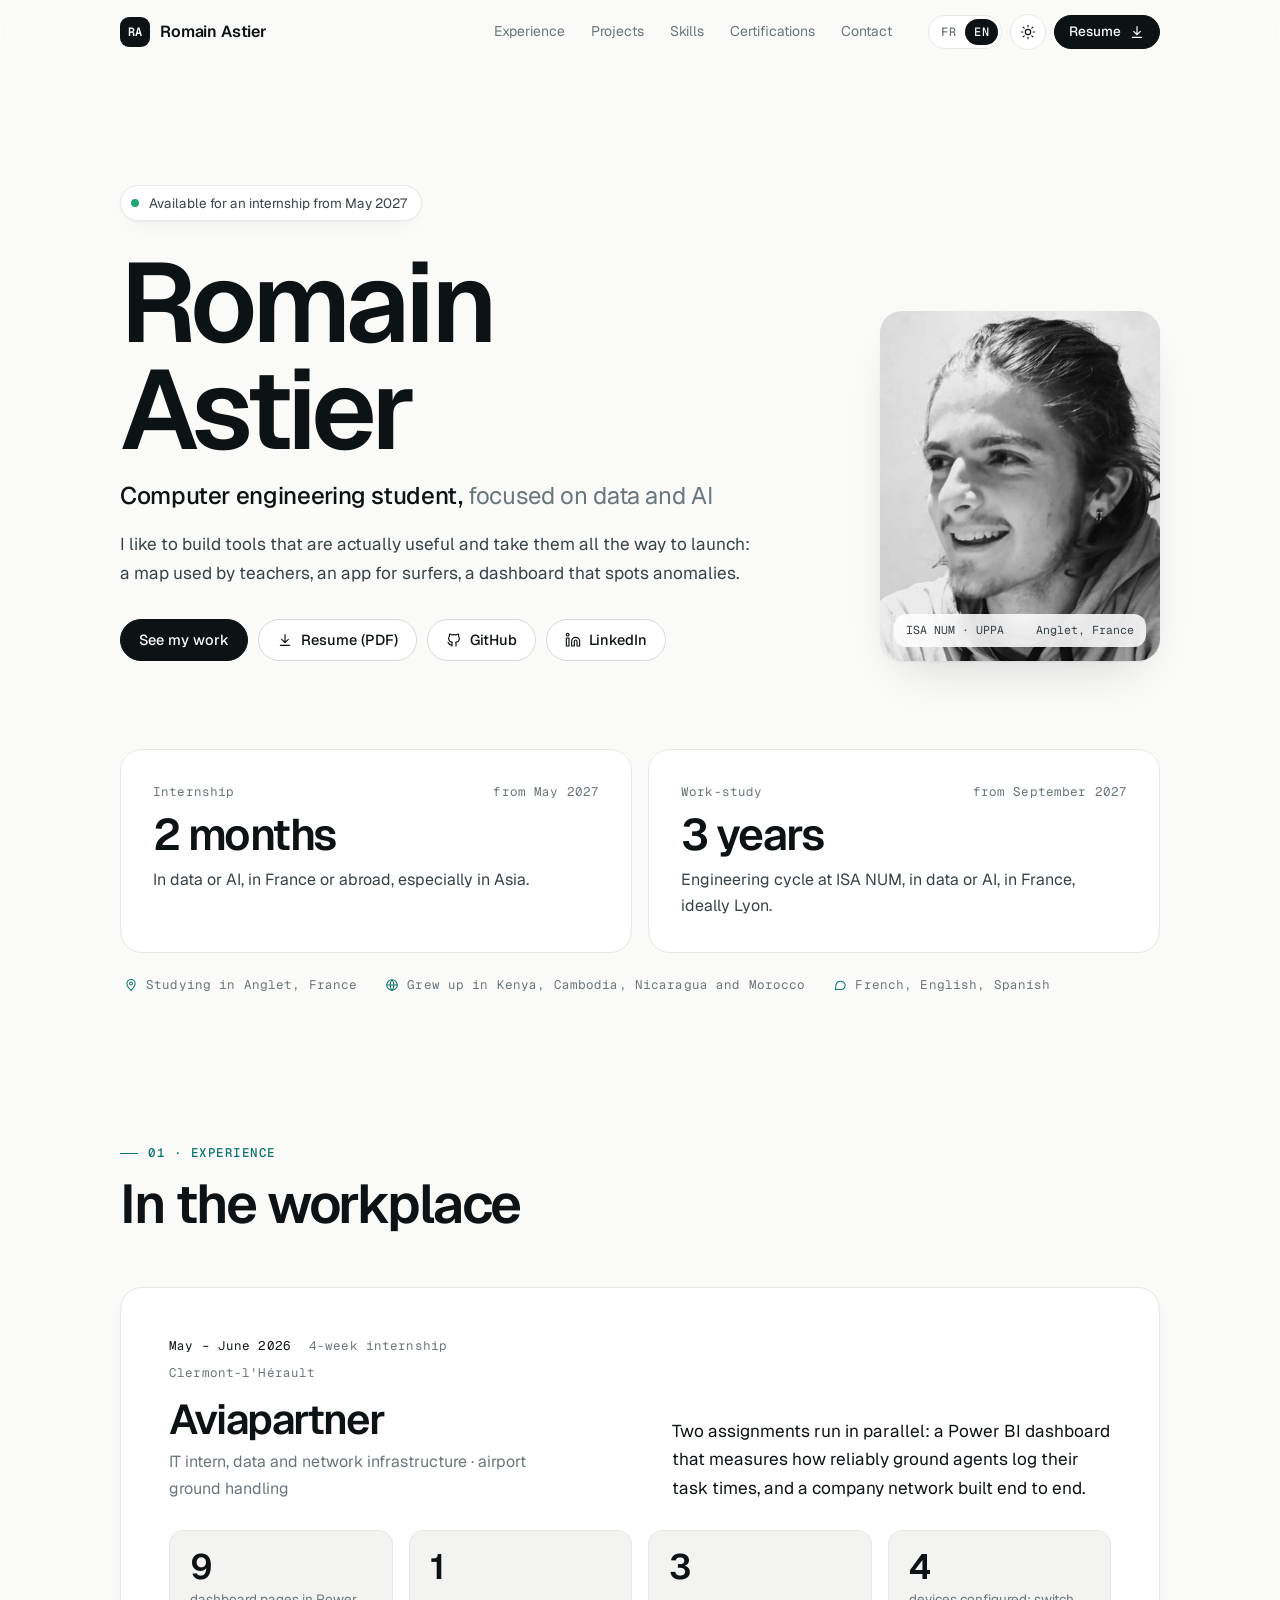
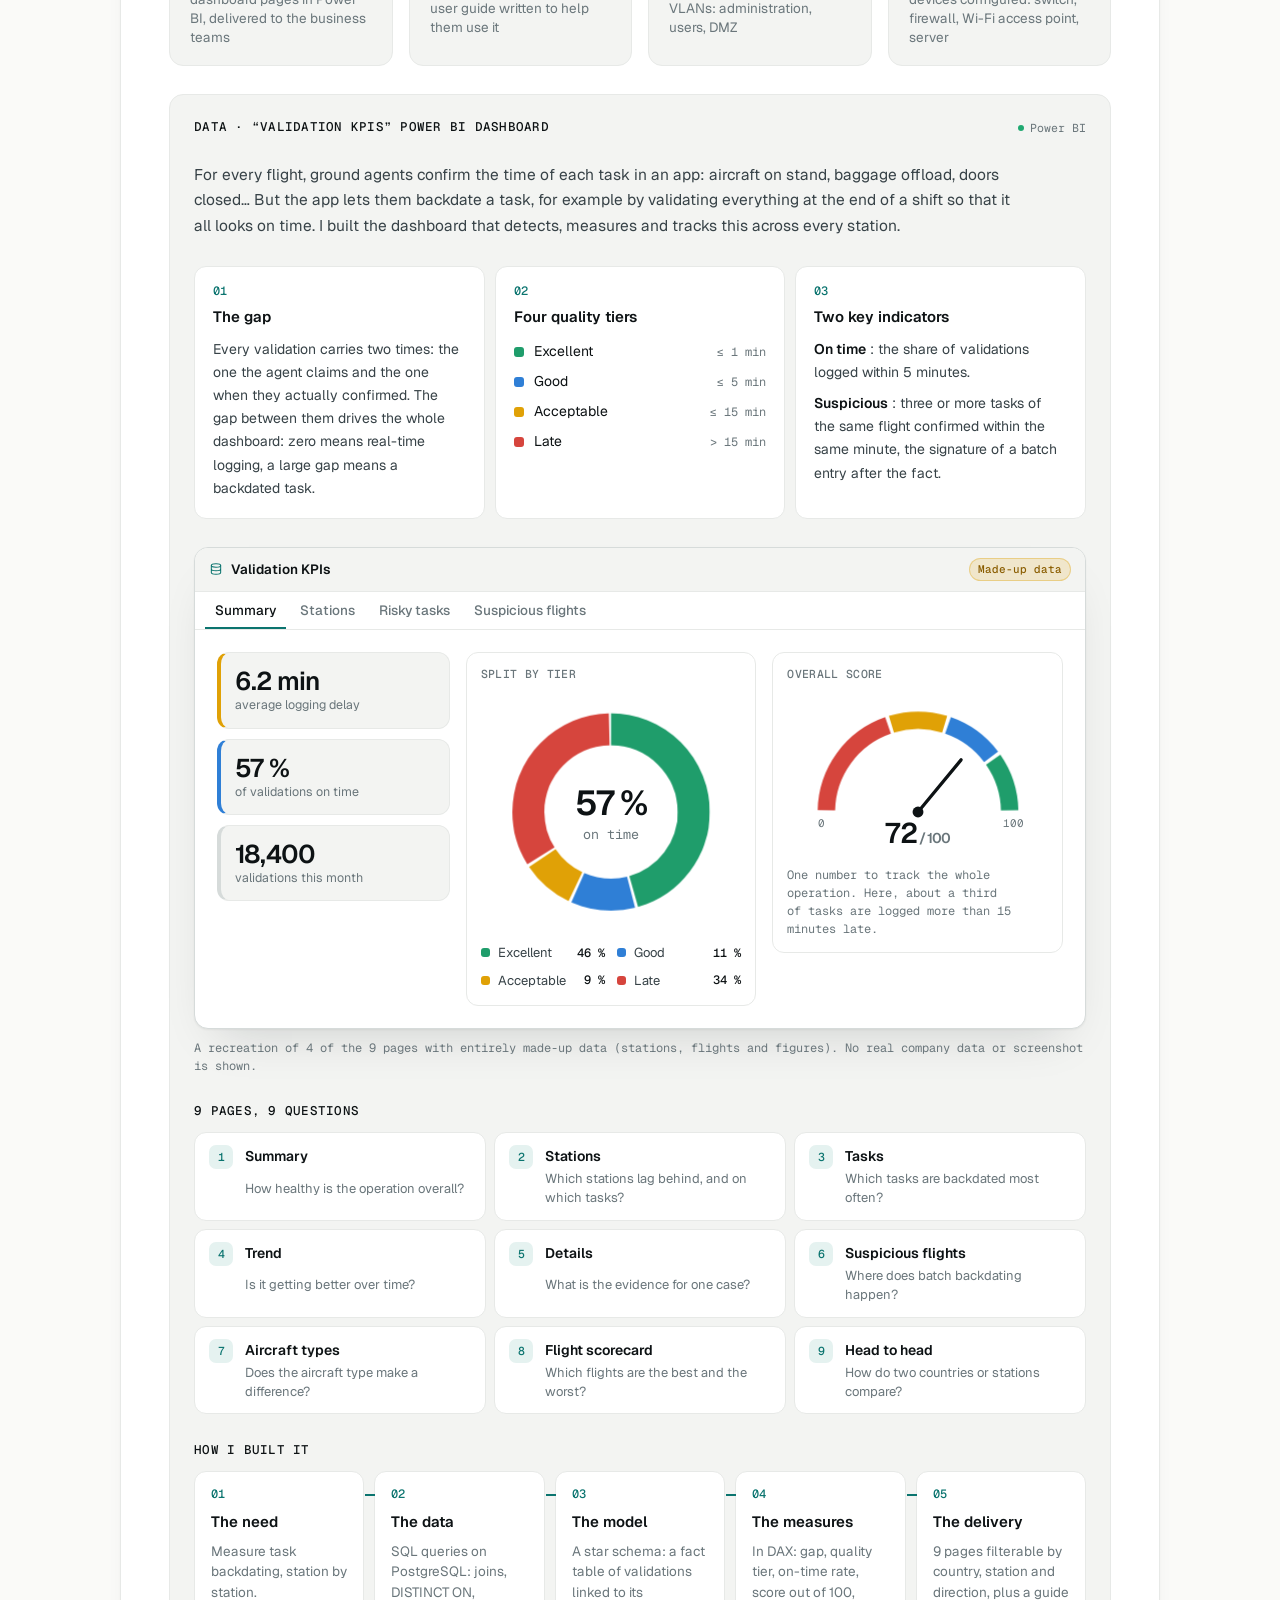
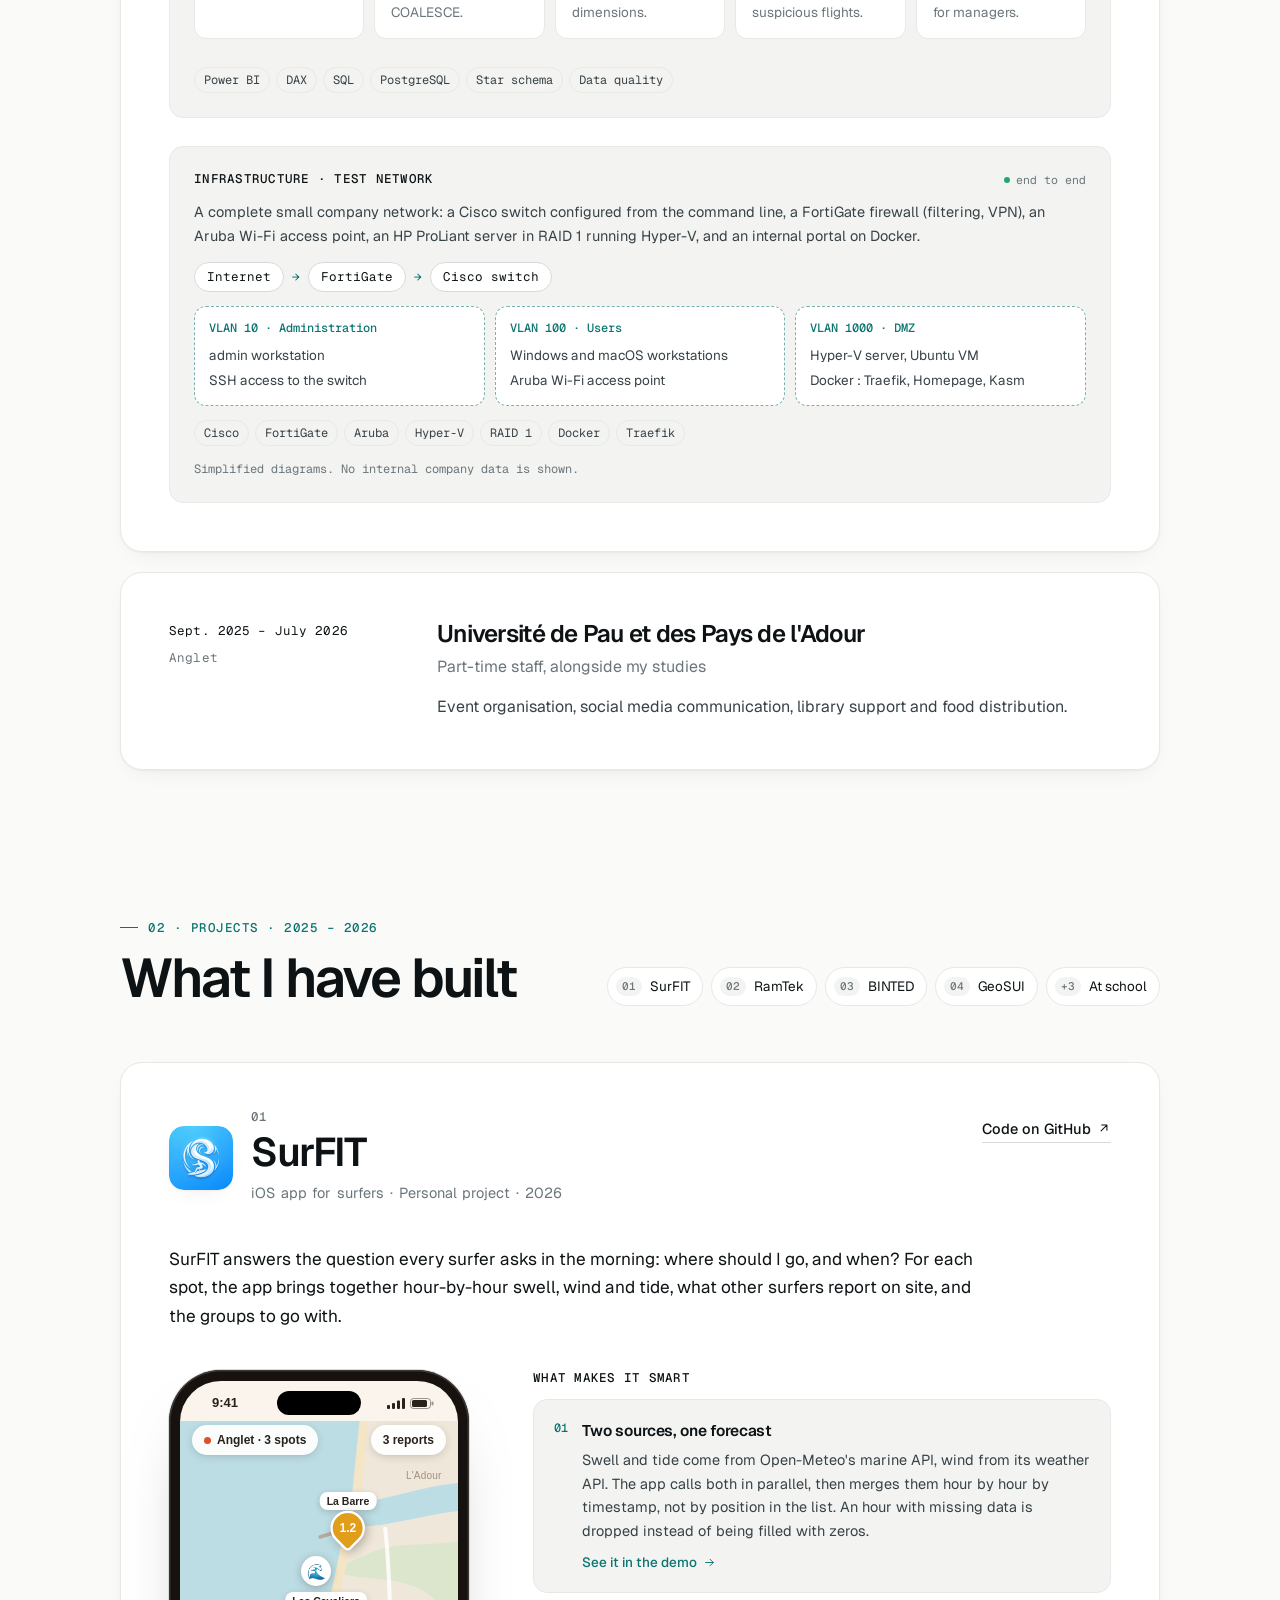
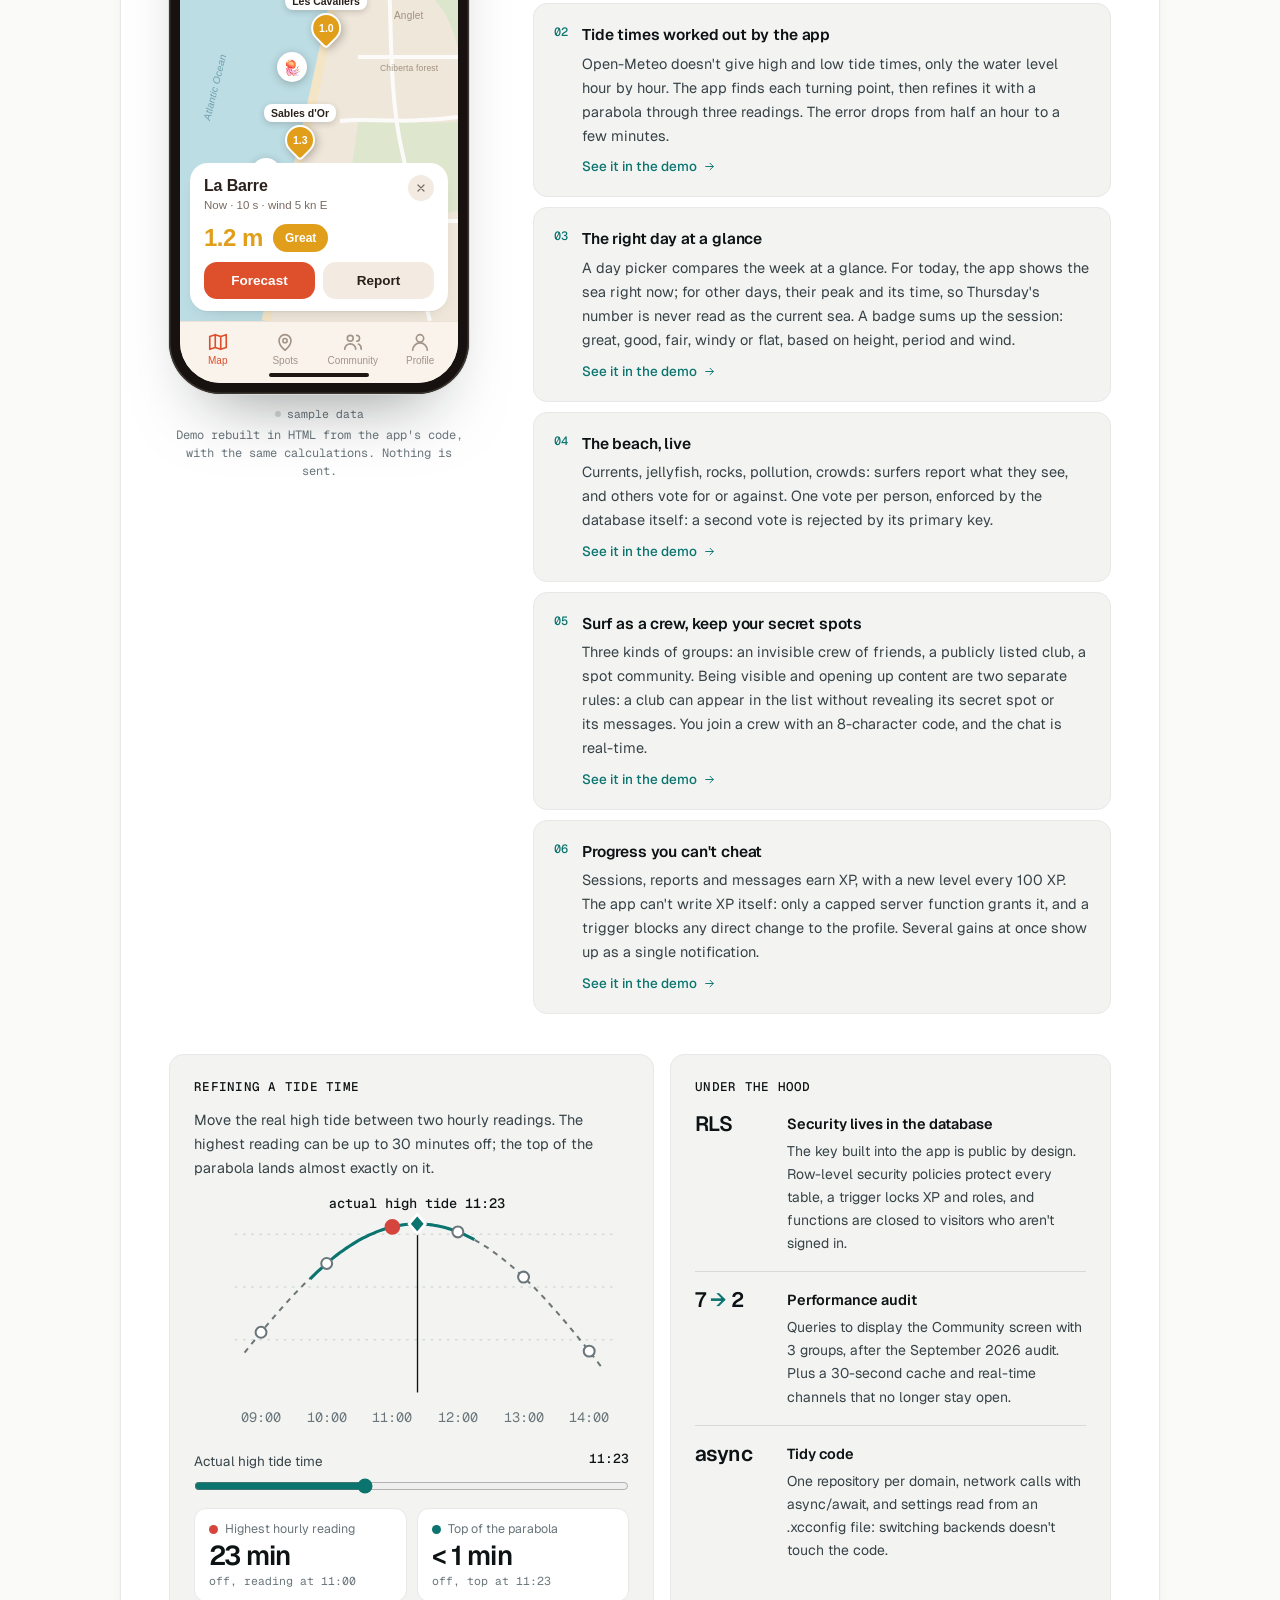
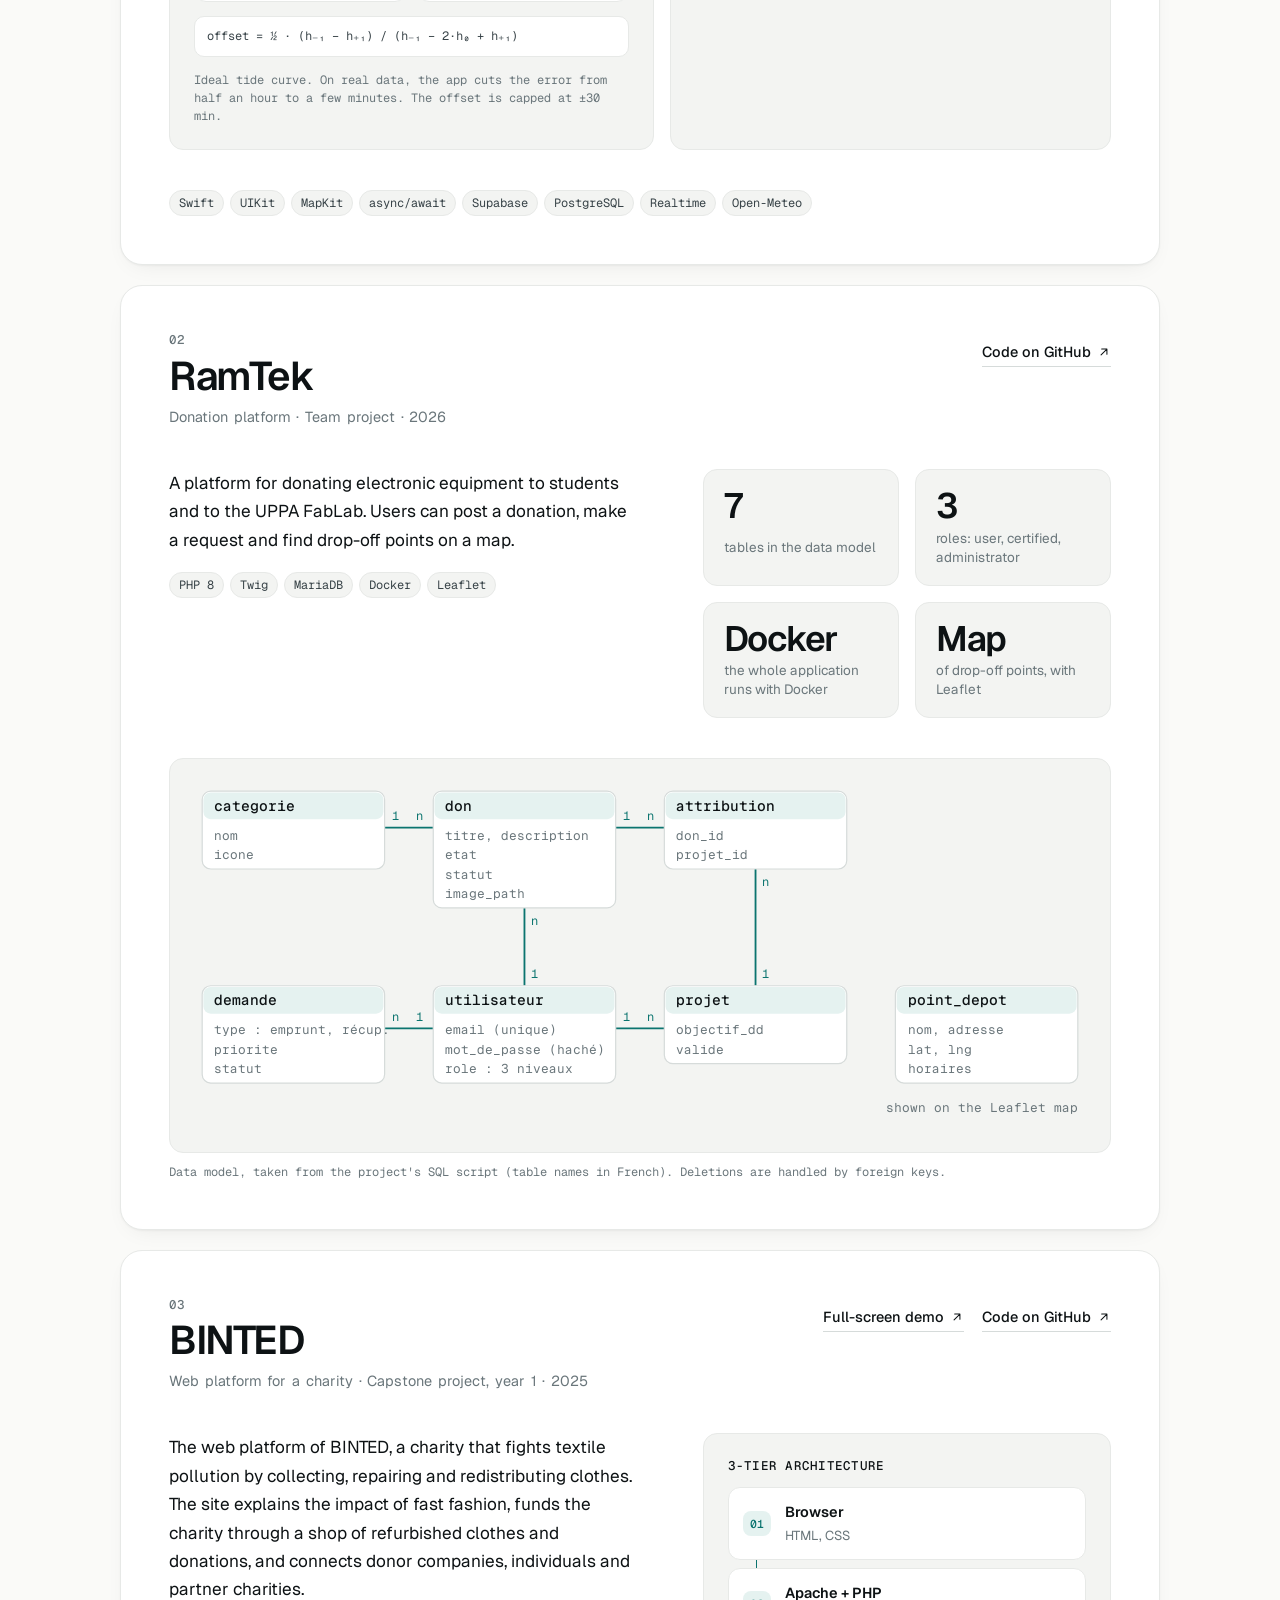
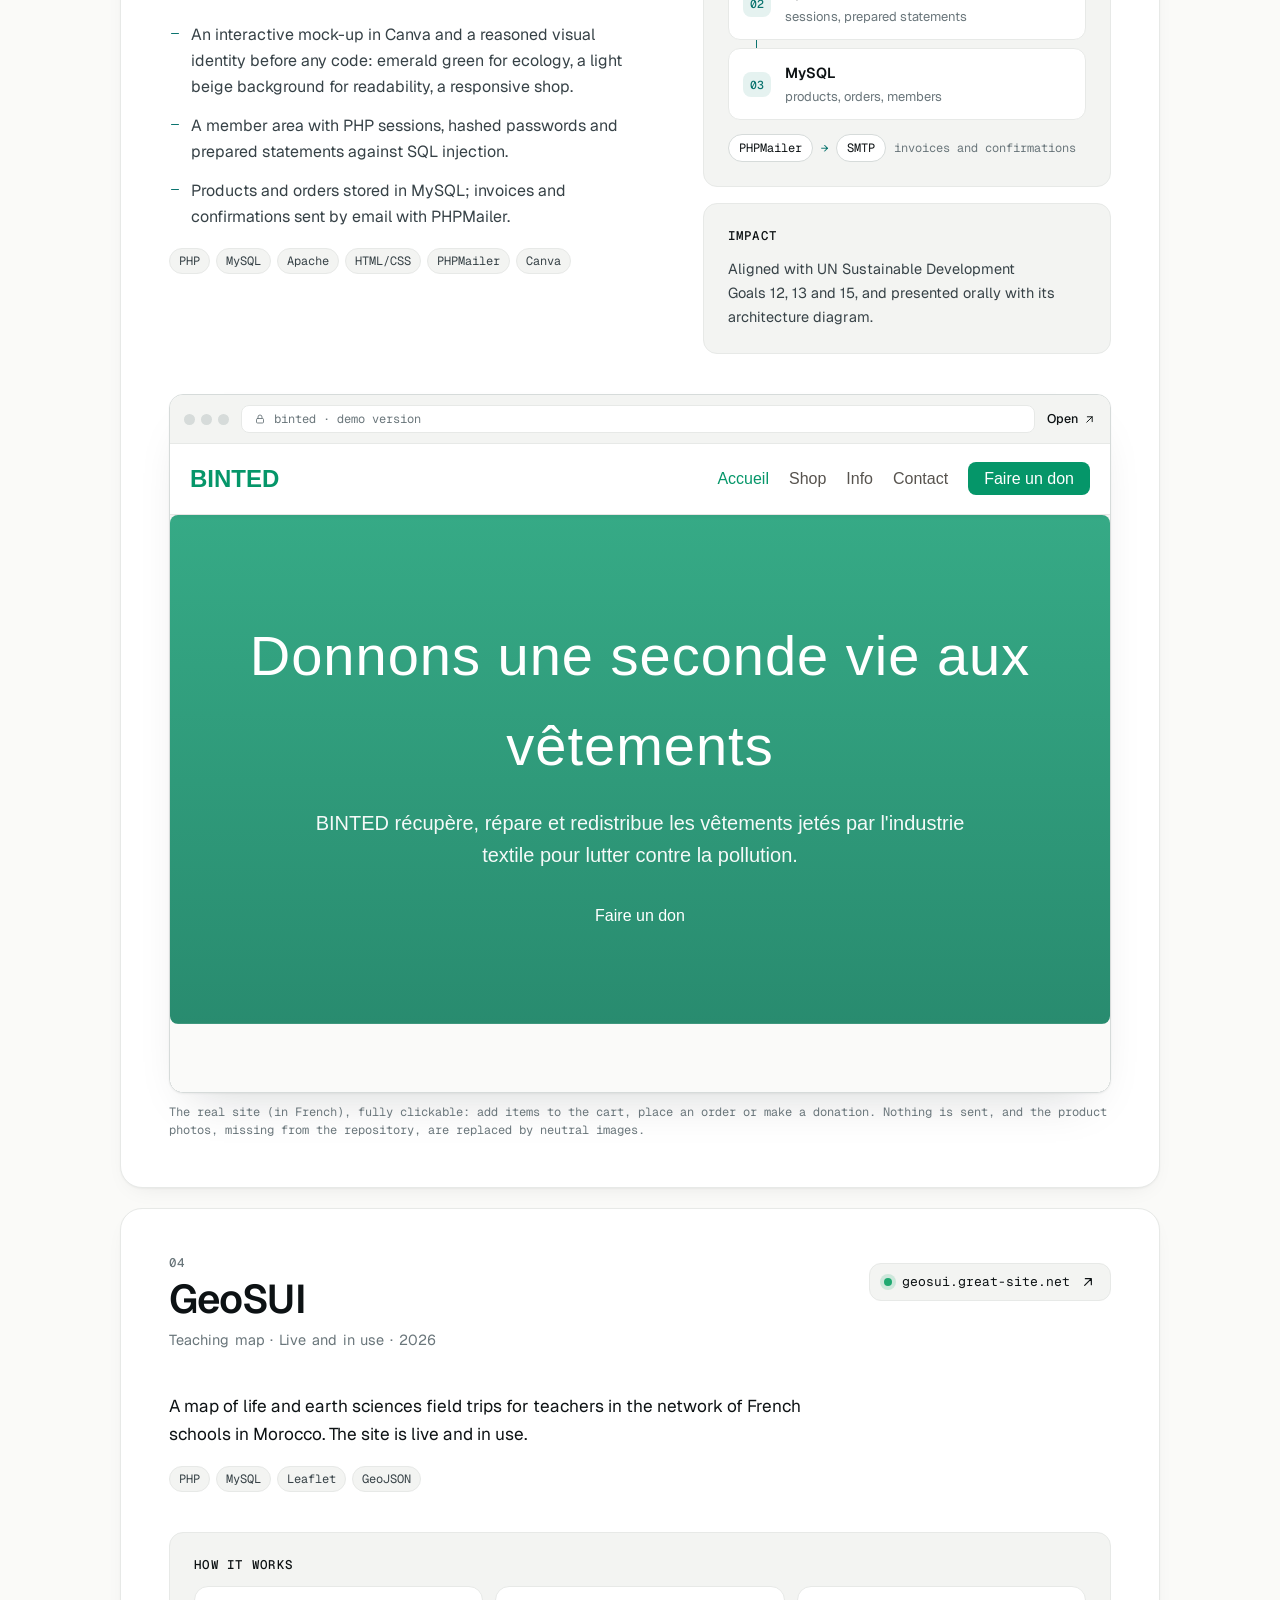
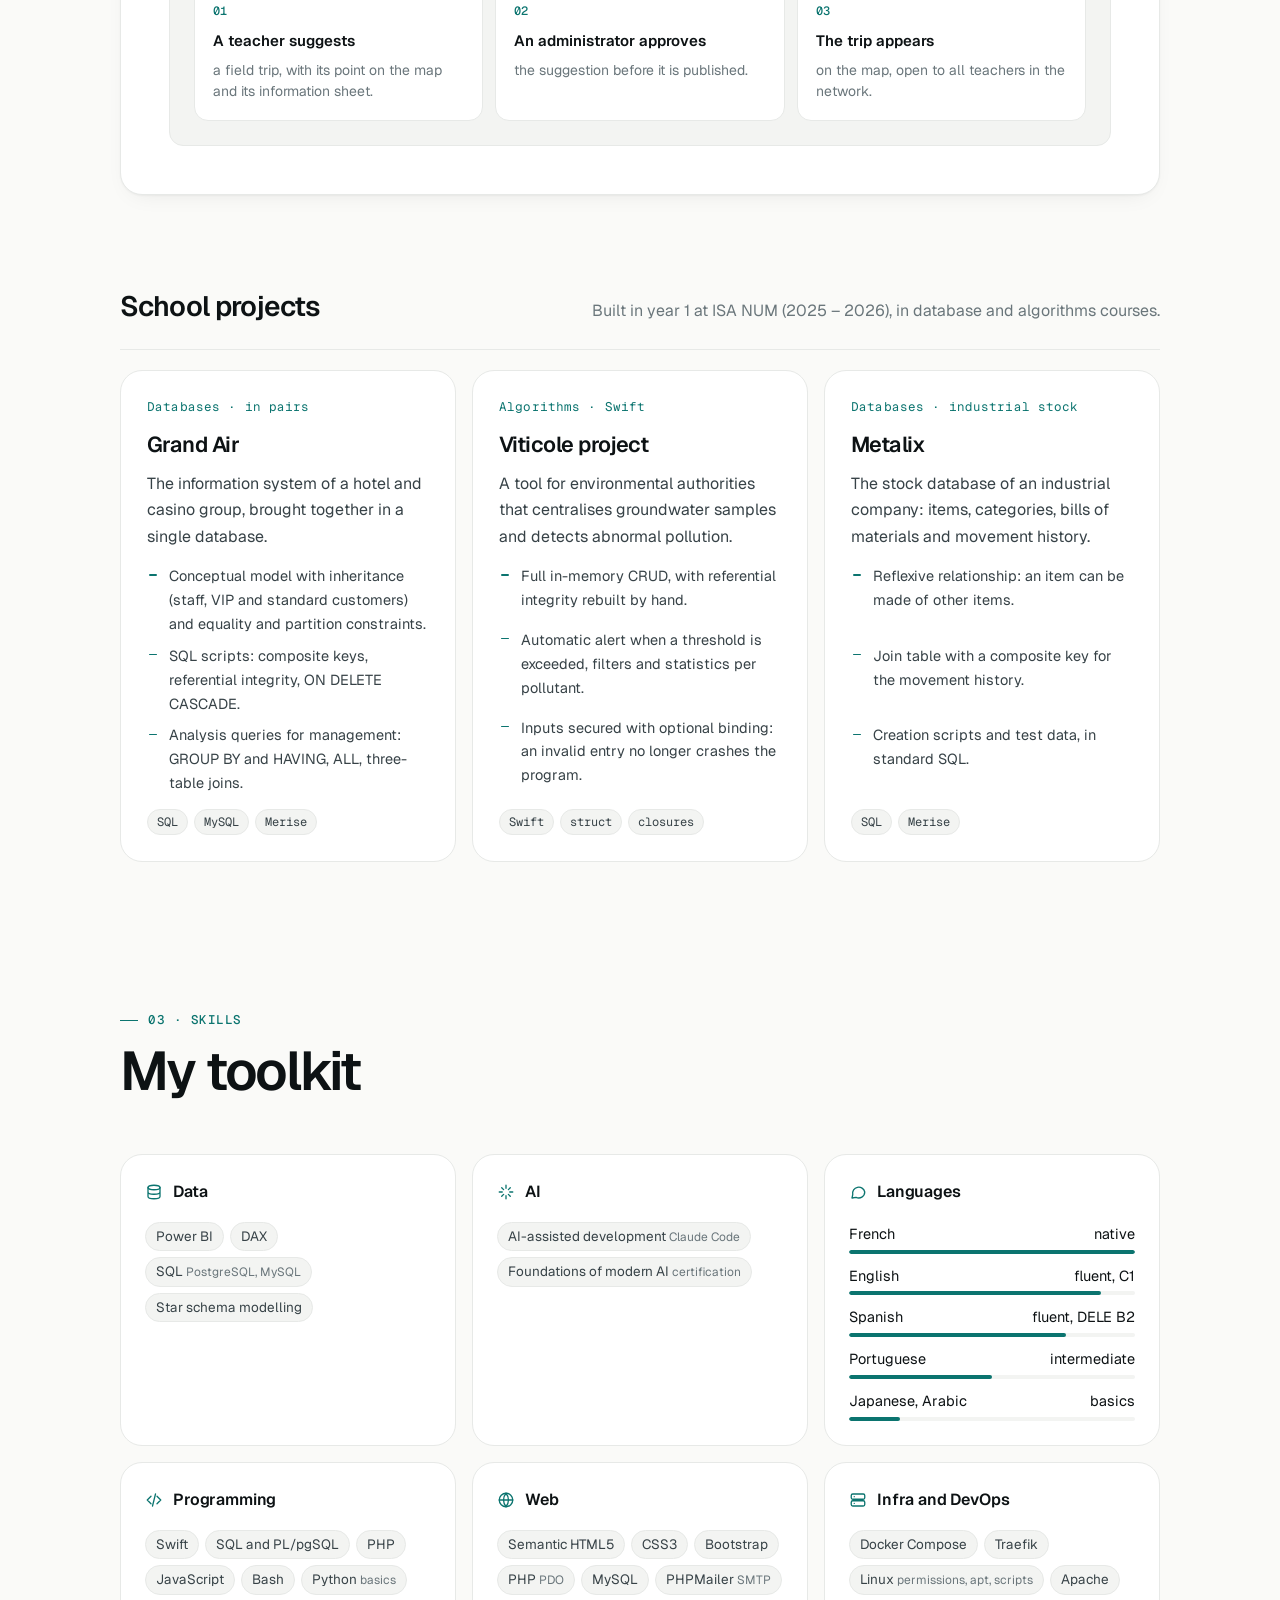
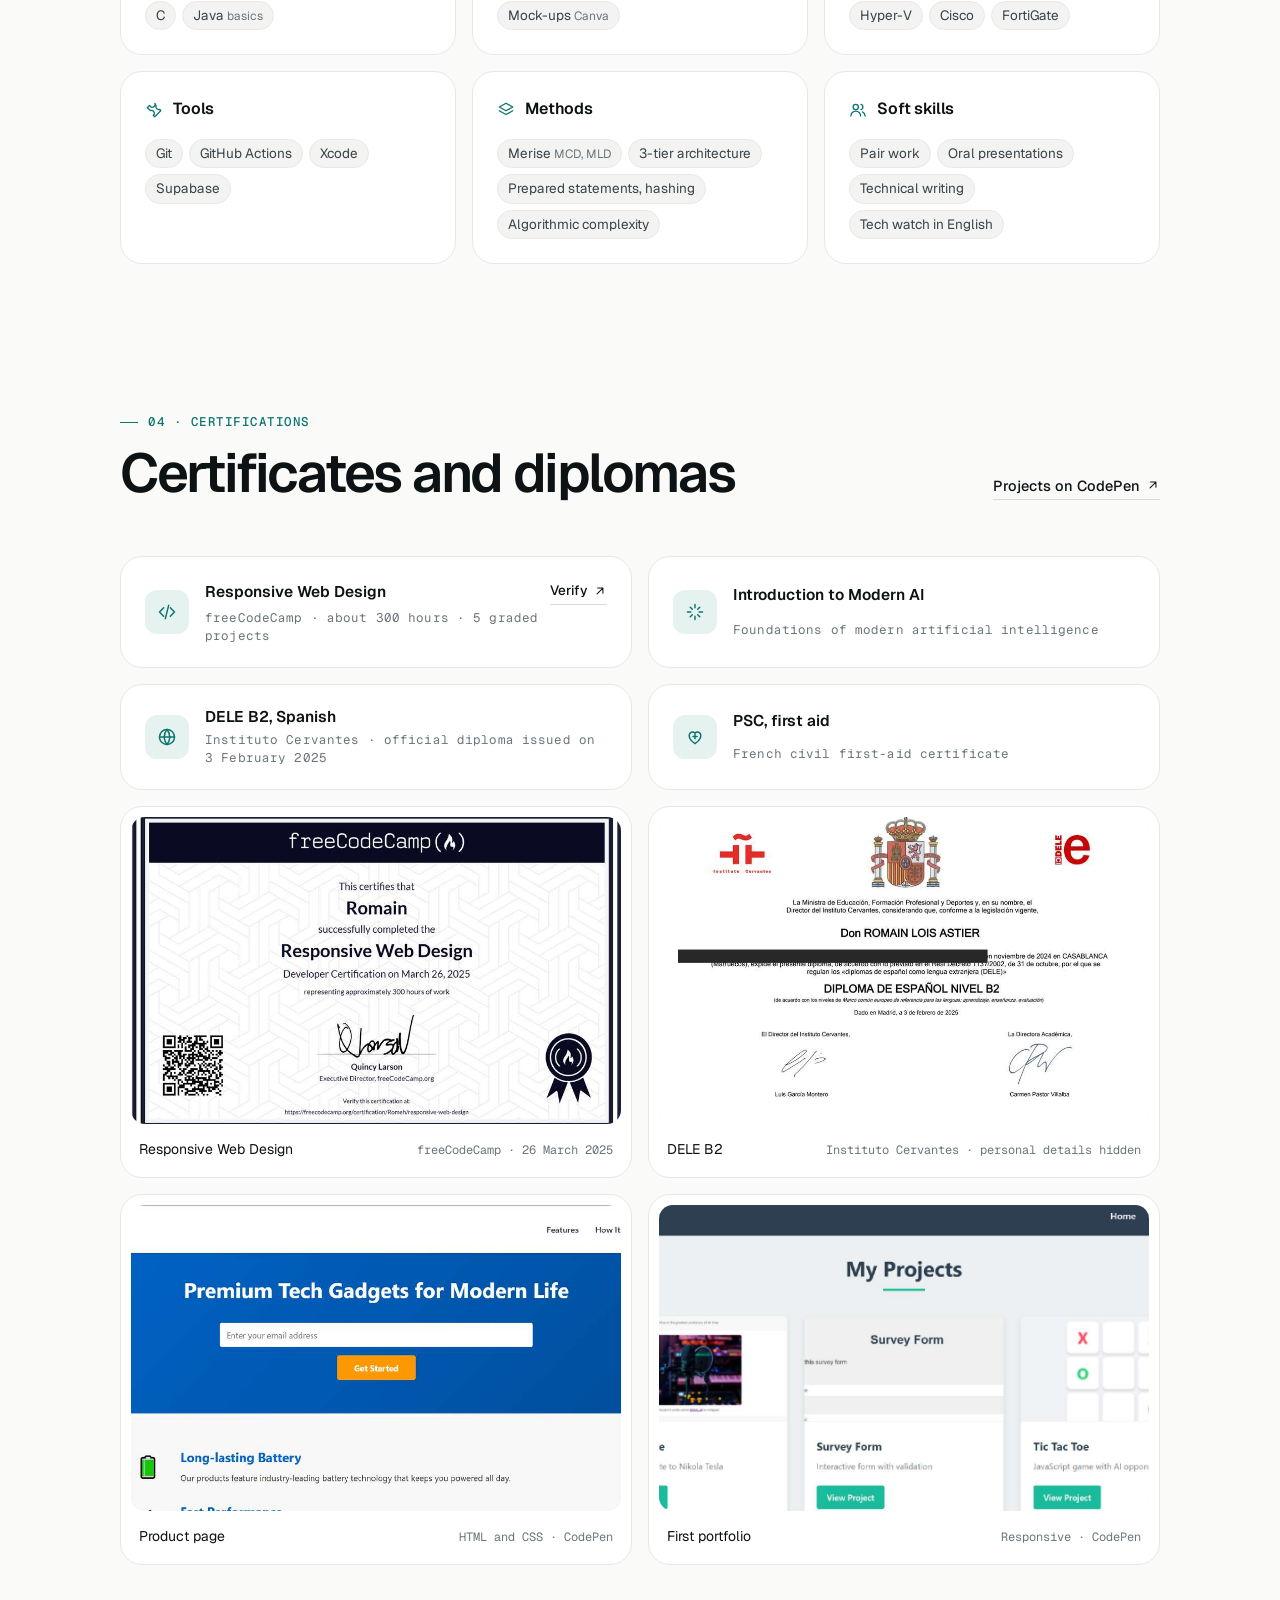
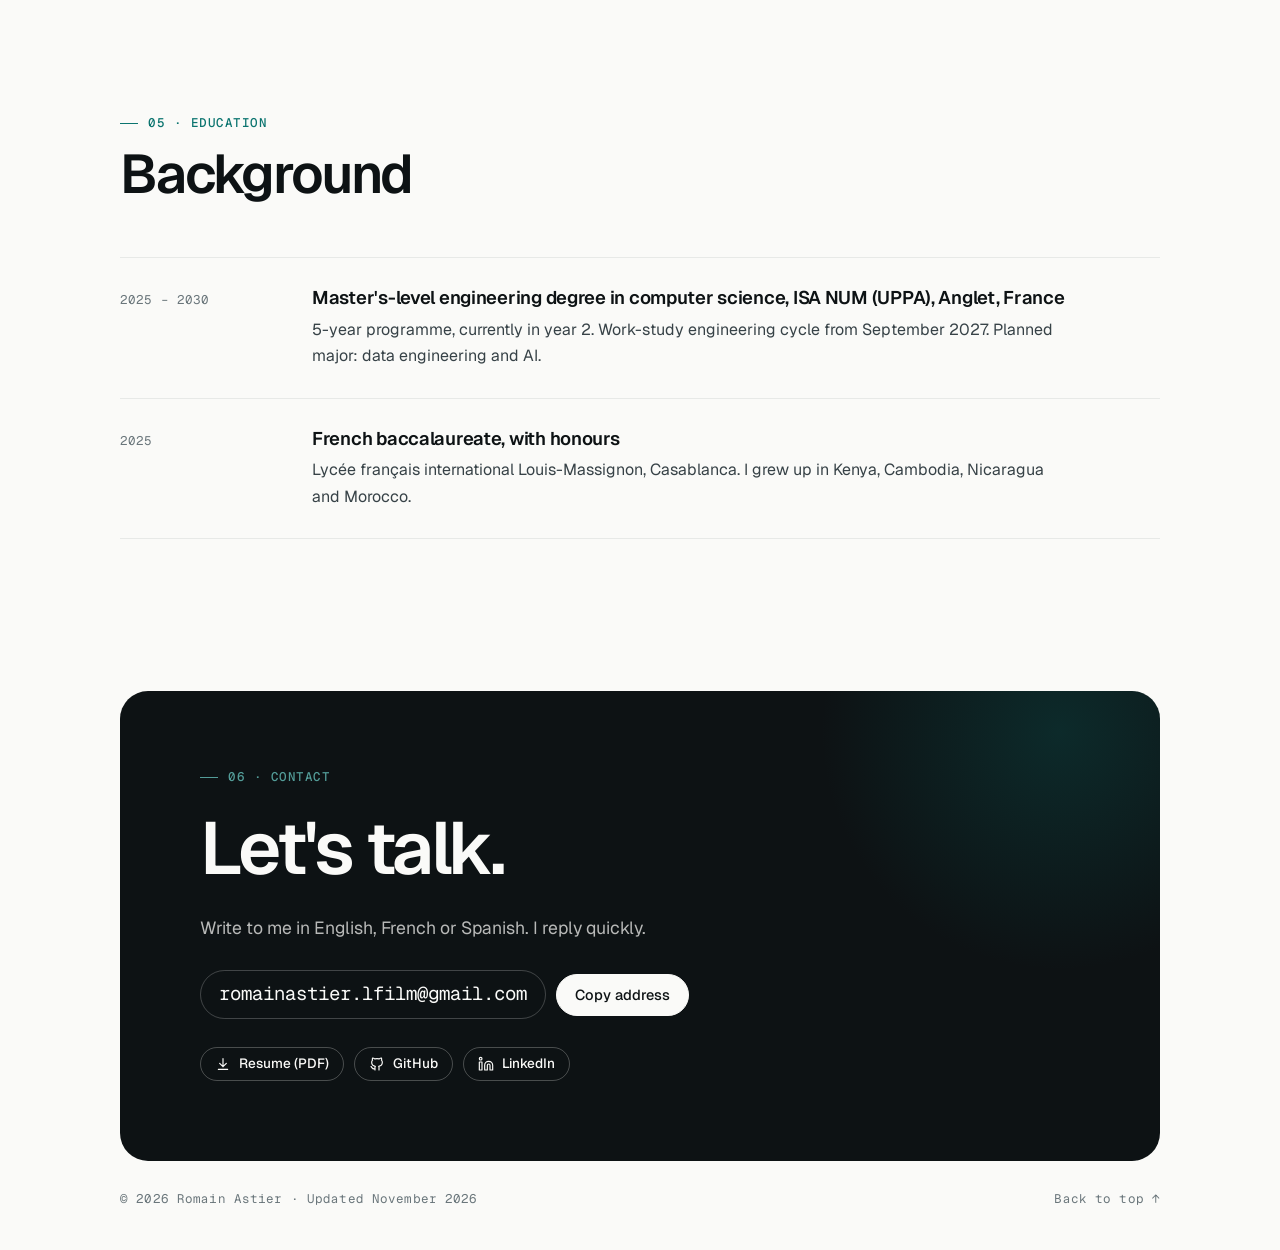
==== en.html @ 0659355c "Portfolio de Romain Astier (FR et EN)" ====
<!DOCTYPE html>
<html lang="en" class="no-js">
<head>
<meta charset="utf-8">
<meta name="viewport" content="width=device-width, initial-scale=1, viewport-fit=cover">
<title>Romain Astier · Portfolio</title>
<meta name="description" content="Portfolio of Romain Astier, computer engineering student focused on data and AI. Looking for a 2-month internship from May 2027 (France or abroad, especially Asia) and a work-study position from September 2027.">
<meta property="og:title" content="Romain Astier · Portfolio">
<meta property="og:description" content="Computer engineering student · data and AI">
<meta name="theme-color" content="#fafaf8" media="(prefers-color-scheme: light)">
<meta name="theme-color" content="#0b0e0f" media="(prefers-color-scheme: dark)">
<link rel="alternate" hreflang="fr" href="index.html">
<link rel="alternate" hreflang="en" href="en.html">
<link rel="preconnect" href="https://fonts.googleapis.com">
<link rel="preconnect" href="https://fonts.gstatic.com" crossorigin>
<link rel="stylesheet" href="https://fonts.googleapis.com/css2?family=Geist:wght@400;500;600;700&family=Geist+Mono:wght@400;500&display=swap">
<script>
  document.documentElement.classList.remove('no-js');
  document.documentElement.classList.add('js');
  try { var t = localStorage.getItem('ra-theme'); if (t) document.documentElement.setAttribute('data-theme', t); } catch (e) {}
</script>
<style>
  /* ---------- Jetons ---------- */
  :root {
    --bg: #fafaf8;
    --surface: #ffffff;
    --surface-2: #f3f4f2;
    --ink: #0d1214;
    --ink-2: #374247;
    --muted: #6a767b;
    --line: #e7e9e7;
    --line-2: #d6dbda;
    --accent: #0b746f;
    --accent-ink: #ffffff;
    --accent-soft: #e5f2f0;
    --shadow: 0 1px 2px rgba(13, 18, 20, .04), 0 8px 24px -12px rgba(13, 18, 20, .10);
    --shadow-lg: 0 1px 2px rgba(13, 18, 20, .05), 0 24px 48px -24px rgba(13, 18, 20, .18);
    --sans: "Geist", ui-sans-serif, system-ui, -apple-system, "Segoe UI", Roboto, Arial, sans-serif;
    --mono: "Geist Mono", ui-monospace, "SF Mono", Menlo, Consolas, monospace;
    --r-sm: 8px;
    --r: 14px;
    --r-lg: 22px;
    --max: 1120px;
    --gutter: clamp(20px, 5vw, 40px);
    --ease: cubic-bezier(.2, .7, .2, 1);
    color-scheme: light;
  }
  :root[data-theme="dark"] {
    --bg: #0b0e0f; --surface: #121718; --surface-2: #171d1f; --ink: #eef2f2; --ink-2: #c3cccd; --muted: #8b989b;
    --line: #20282a; --line-2: #2c3537; --accent: #4fc9bf; --accent-ink: #062321; --accent-soft: #12302e;
    --shadow: 0 1px 2px rgba(0, 0, 0, .3), 0 8px 24px -12px rgba(0, 0, 0, .5);
    --shadow-lg: 0 1px 2px rgba(0, 0, 0, .3), 0 24px 48px -24px rgba(0, 0, 0, .6);
    color-scheme: dark;
  }
  @media (prefers-color-scheme: dark) {
    :root:not([data-theme="light"]) {
      --bg: #0b0e0f; --surface: #121718; --surface-2: #171d1f; --ink: #eef2f2; --ink-2: #c3cccd; --muted: #8b989b;
      --line: #20282a; --line-2: #2c3537; --accent: #4fc9bf; --accent-ink: #062321; --accent-soft: #12302e;
      --shadow: 0 1px 2px rgba(0, 0, 0, .3), 0 8px 24px -12px rgba(0, 0, 0, .5);
      --shadow-lg: 0 1px 2px rgba(0, 0, 0, .3), 0 24px 48px -24px rgba(0, 0, 0, .6);
      color-scheme: dark;
    }
  }

  /* ---------- Base ---------- */
  *, *::before, *::after { box-sizing: border-box; }
  html { scroll-behavior: smooth; scroll-padding-top: 88px; -webkit-text-size-adjust: 100%; }
  @media (prefers-reduced-motion: reduce) { html { scroll-behavior: auto; } }
  body {
    margin: 0; background: var(--bg); color: var(--ink-2);
    font-family: var(--sans); font-size: 16px; line-height: 1.65;
    -webkit-font-smoothing: antialiased; -moz-osx-font-smoothing: grayscale;
    text-rendering: optimizeLegibility; font-feature-settings: "ss01", "cv11";
    padding-left: env(safe-area-inset-left); padding-right: env(safe-area-inset-right);
  }
  img, svg { display: block; max-width: 100%; }
  a { color: inherit; text-decoration: none; }
  p a, .inline-link { color: var(--accent); text-decoration: underline; text-decoration-thickness: 1px; text-underline-offset: 3px; }
  :focus-visible { outline: 2px solid var(--accent); outline-offset: 3px; border-radius: 6px; }
  h1, h2, h3, h4 { margin: 0; color: var(--ink); font-weight: 600; text-wrap: balance; }
  p { margin: 0; text-wrap: pretty; }
  ul, ol { margin: 0; padding: 0; }
  figure { margin: 0; }
  ::selection { background: var(--accent); color: var(--accent-ink); }
  .wrap { max-width: var(--max); margin-inline: auto; padding-inline: var(--gutter); }
  .mono { font-family: var(--mono); font-size: 12.5px; letter-spacing: .01em; }
  .muted { color: var(--muted); }
  .sr-only { position: absolute; width: 1px; height: 1px; margin: -1px; padding: 0; border: 0; overflow: hidden; clip: rect(0 0 0 0); white-space: nowrap; }
  .skip { position: absolute; left: 12px; top: -48px; z-index: 100; background: var(--ink); color: var(--bg); padding: 8px 14px; border-radius: 8px; font-size: 14px; }
  .skip:focus { top: 12px; }
  .ico { width: 16px; height: 16px; flex: none; fill: none; stroke: currentColor; stroke-width: 1.75; stroke-linecap: round; stroke-linejoin: round; }

  /* ---------- Boutons et liens ---------- */
  .btn {
    display: inline-flex; align-items: center; justify-content: center; gap: 8px;
    height: 42px; padding: 0 18px; border-radius: 999px; border: 1px solid var(--line-2);
    background: var(--surface); color: var(--ink); font: 500 14.5px/1 var(--sans); cursor: pointer; white-space: nowrap;
    transition: border-color .2s, background-color .2s, color .2s, transform .2s var(--ease), box-shadow .2s;
  }
  .btn:hover { border-color: var(--ink); }
  .btn:active { transform: translateY(1px); }
  .btn.primary { background: var(--ink); border-color: var(--ink); color: var(--bg); }
  .btn.primary:hover { background: var(--accent); border-color: var(--accent); color: var(--accent-ink); }
  .btn.sm { height: 34px; padding: 0 14px; font-size: 13.5px; }
  .arrow-link { display: inline-flex; align-items: center; gap: 6px; font-weight: 500; font-size: 14.5px; color: var(--ink); border-bottom: 1px solid var(--line-2); padding-bottom: 2px; transition: color .2s, border-color .2s; }
  .arrow-link:hover { color: var(--accent); border-color: var(--accent); }
  .arrow-link .ico { width: 14px; height: 14px; transition: transform .2s var(--ease); }
  .arrow-link:hover .ico { transform: translate(2px, -2px); }

  /* ---------- En-tête ---------- */
  .site-head { position: sticky; top: 0; z-index: 50; padding-top: env(safe-area-inset-top); background: color-mix(in srgb, var(--bg) 82%, transparent); -webkit-backdrop-filter: saturate(1.4) blur(14px); backdrop-filter: saturate(1.4) blur(14px); border-bottom: 1px solid transparent; transition: border-color .25s; }
  .site-head.scrolled { border-bottom-color: var(--line); }
  .head-in { height: 64px; display: flex; align-items: center; gap: 24px; }
  .brand { display: inline-flex; align-items: center; gap: 10px; font-weight: 600; color: var(--ink); letter-spacing: -.01em; margin-right: auto; }
  .brand-mark { width: 30px; height: 30px; border-radius: 9px; background: var(--ink); color: var(--bg); display: grid; place-items: center; font: 600 12px/1 var(--mono); letter-spacing: .02em; }
  .nav { display: flex; gap: 2px; }
  .nav a { padding: 7px 12px; border-radius: 999px; font-size: 14px; color: var(--muted); transition: color .2s, background-color .2s; }
  .nav a:hover { color: var(--ink); }
  .nav a.active { color: var(--ink); background: var(--surface-2); }
  .head-tools { display: flex; align-items: center; gap: 8px; }
  .lang { display: inline-flex; padding: 3px; border: 1px solid var(--line); border-radius: 999px; background: var(--surface); }
  .lang a { font: 500 12px/1 var(--mono); padding: 7px 9px; border-radius: 999px; color: var(--muted); letter-spacing: .04em; }
  .lang a[aria-current] { background: var(--ink); color: var(--bg); }
  .lang a:not([aria-current]):hover { color: var(--ink); }
  .icon-btn { width: 36px; height: 36px; display: grid; place-items: center; border-radius: 999px; border: 1px solid var(--line); background: var(--surface); color: var(--ink); cursor: pointer; padding: 0; transition: border-color .2s; }
  .icon-btn:hover { border-color: var(--line-2); }
  .theme-btn .moon { display: none; }
  :root[data-theme="dark"] .theme-btn .sun { display: none; }
  :root[data-theme="dark"] .theme-btn .moon { display: block; }
  @media (prefers-color-scheme: dark) {
    :root:not([data-theme="light"]) .theme-btn .sun { display: none; }
    :root:not([data-theme="light"]) .theme-btn .moon { display: block; }
  }
  .menu-btn { display: none; }
  .mobile-nav { display: none; }
  @media (max-width: 880px) {
    .nav, .head-cv { display: none; }
    .menu-btn { display: grid; }
    .mobile-nav { display: block; overflow: hidden; max-height: 0; transition: max-height .35s var(--ease); border-top: 1px solid transparent; }
    .mobile-nav.open { max-height: 420px; border-top-color: var(--line); }
    .mobile-nav ul { list-style: none; padding: 8px var(--gutter) 18px; display: grid; }
    .mobile-nav li a { display: flex; justify-content: space-between; padding: 13px 0; font-size: 17px; font-weight: 500; color: var(--ink); border-bottom: 1px solid var(--line); }
    .mobile-nav li:last-child a { border-bottom: 0; }
  }

  /* ---------- Hero ---------- */
  .hero { padding-block: clamp(56px, 10vw, 120px) clamp(48px, 7vw, 88px); display: grid; grid-template-columns: minmax(0, 1fr) auto; gap: clamp(32px, 6vw, 80px); align-items: end; }
  .status { display: inline-flex; align-items: center; gap: 10px; padding: 6px 14px 6px 10px; border: 1px solid var(--line); border-radius: 999px; background: var(--surface); font-size: 13.5px; color: var(--ink-2); box-shadow: var(--shadow); }
  .pulse { position: relative; width: 8px; height: 8px; border-radius: 50%; background: #1fa971; }
  .pulse::after { content: ""; position: absolute; inset: -4px; border-radius: 50%; border: 2px solid #1fa971; opacity: 0; }
  @media (prefers-reduced-motion: no-preference) { .pulse::after { animation: ping 2.4s var(--ease) infinite; } }
  @keyframes ping { 0% { transform: scale(.6); opacity: .7; } 80%, 100% { transform: scale(1.6); opacity: 0; } }
  .hero h1 { margin-top: 28px; font-size: clamp(3.1rem, 9.5vw, 7rem); line-height: .95; letter-spacing: -.045em; font-weight: 600; }
  .hero .role { margin-top: 18px; font-size: clamp(1.15rem, 2.2vw, 1.5rem); line-height: 1.35; letter-spacing: -.015em; color: var(--ink); font-weight: 500; }
  .hero .role span { color: var(--muted); font-weight: 400; }
  .hero .lead { margin-top: 18px; max-width: 58ch; font-size: 1.075rem; }
  .hero .actions { margin-top: 32px; display: flex; flex-wrap: wrap; gap: 10px; }
  .portrait { position: relative; width: clamp(200px, 24vw, 280px); }
  .portrait img { width: 100%; height: auto; aspect-ratio: 4 / 5; object-fit: cover; border-radius: var(--r-lg); box-shadow: var(--shadow-lg); background: var(--surface-2); }
  .portrait figcaption { position: absolute; left: 14px; right: 14px; bottom: 14px; display: flex; align-items: center; justify-content: space-between; gap: 8px; padding: 9px 12px; border-radius: 12px; background: color-mix(in srgb, var(--surface) 86%, transparent); -webkit-backdrop-filter: blur(10px); backdrop-filter: blur(10px); font: 400 11.5px/1.3 var(--mono); color: var(--ink-2); }
  @media (max-width: 760px) {
    .hero { grid-template-columns: 1fr; align-items: start; padding-top: 36px; }
    .portrait { order: -1; width: 96px; }
    .portrait img { aspect-ratio: 1; border-radius: 24px; }
    .portrait figcaption { display: none; }
    .hero h1 { margin-top: 20px; }
  }

  /* ---------- Ce que je recherche ---------- */
  .seek { display: grid; grid-template-columns: repeat(2, minmax(0, 1fr)); gap: 16px; }
  .seek-card { background: var(--surface); border: 1px solid var(--line); border-radius: var(--r-lg); padding: clamp(22px, 3vw, 32px); display: grid; gap: 10px; align-content: start; }
  .seek-card .k { display: flex; justify-content: space-between; gap: 12px; color: var(--muted); }
  .seek-card strong { font-size: clamp(2rem, 4vw, 2.75rem); line-height: 1; letter-spacing: -.035em; font-weight: 600; color: var(--ink); }
  .seek-card p { color: var(--ink-2); }
  .facts { grid-column: 1 / -1; display: flex; flex-wrap: wrap; gap: 8px 28px; padding: 6px 4px 0; color: var(--muted); }
  .facts span { display: inline-flex; align-items: center; gap: 8px; }
  .facts .ico { width: 14px; height: 14px; color: var(--accent); }
  @media (max-width: 640px) { .seek { grid-template-columns: 1fr; } }

  /* ---------- Sections ---------- */
  .section { padding-top: clamp(96px, 13vw, 152px); }
  .sec-head { display: grid; grid-template-columns: minmax(0, 1fr) auto; align-items: end; gap: 16px 32px; margin-bottom: clamp(32px, 5vw, 56px); }
  .eyebrow { display: flex; align-items: center; gap: 10px; font: 500 12.5px/1 var(--mono); color: var(--accent); letter-spacing: .04em; text-transform: uppercase; margin-bottom: 16px; }
  .eyebrow::before { content: ""; width: 18px; height: 1px; background: currentColor; }
  .sec-head h2 { font-size: clamp(2.1rem, 5vw, 3.4rem); line-height: 1.02; letter-spacing: -.04em; }
  .sec-head p { max-width: 46ch; }
  @media (max-width: 760px) { .sec-head { grid-template-columns: 1fr; } }

  /* Index des projets */
  .jump { display: flex; flex-wrap: wrap; gap: 8px; }
  .jump a { display: inline-flex; align-items: center; gap: 8px; padding: 7px 12px 7px 8px; border: 1px solid var(--line); border-radius: 999px; background: var(--surface); font-size: 13.5px; color: var(--ink); transition: border-color .2s; }
  .jump a:hover { border-color: var(--line-2); }
  .jump b { font: 500 11px/1 var(--mono); color: var(--muted); background: var(--surface-2); border-radius: 999px; padding: 4px 6px; }

  /* ---------- Cartes projet ---------- */
  .projects, .proj, .jobs, .job-main, .panel, .certs, .gallery { grid-template-columns: minmax(0, 1fr); }
  .proj > *, .panel > *, .job-main > * { min-width: 0; }
  .projects { display: grid; gap: 20px; }
  .proj { background: var(--surface); border: 1px solid var(--line); border-radius: var(--r-lg); padding: clamp(22px, 4vw, 48px); display: grid; gap: clamp(28px, 4vw, 40px); box-shadow: var(--shadow); }
  .proj-head { display: grid; grid-template-columns: minmax(0, 1fr) auto; gap: 16px 24px; align-items: start; }
  .proj-title { display: flex; align-items: center; gap: 18px; }
  .proj-num { font: 500 12.5px/1 var(--mono); color: var(--muted); }
  .proj h3 { font-size: clamp(1.75rem, 3.6vw, 2.5rem); line-height: 1.05; letter-spacing: -.035em; margin-top: 8px; }
  .proj-sub { margin-top: 8px; color: var(--muted); font-size: 14.5px; word-spacing: .12em; }
  .proj-links { display: flex; gap: 18px; flex-wrap: wrap; padding-top: 6px; }
  .app-icon { width: 64px; height: 64px; border-radius: 15px; flex: none; box-shadow: var(--shadow); }
  @media (max-width: 640px) { .proj-head { grid-template-columns: 1fr; } .proj-links { padding-top: 0; } .app-icon { width: 52px; height: 52px; border-radius: 12px; } }
  .proj-body { display: grid; grid-template-columns: minmax(0, 1.15fr) minmax(0, 1fr); gap: clamp(28px, 5vw, 64px); }
  .proj-body.single { grid-template-columns: minmax(0, 1fr); }
  @media (max-width: 860px) { .proj-body { grid-template-columns: 1fr; } }
  .prose { display: grid; gap: 18px; align-content: start; min-width: 0; }
  .prose > p:first-child { font-size: 1.075rem; color: var(--ink); }
  .points { list-style: none; display: grid; gap: 12px; }
  .points li { position: relative; padding-left: 22px; }
  .points li::before { content: ""; position: absolute; left: 2px; top: .7em; width: 8px; height: 1.5px; background: var(--accent); border-radius: 2px; }
  .tags { display: flex; flex-wrap: wrap; gap: 6px; }
  .tags span { font: 400 12px/1 var(--mono); padding: 6px 9px; border-radius: 999px; background: var(--surface-2); color: var(--ink-2); border: 1px solid var(--line); }
  .panel { background: var(--surface-2); border: 1px solid var(--line); border-radius: var(--r); padding: clamp(18px, 2.5vw, 24px); display: grid; gap: 14px; align-content: start; min-width: 0; }
  .panel h4 { font: 500 12.5px/1.2 var(--mono); color: var(--ink); letter-spacing: .02em; text-transform: uppercase; }
  .panel { font-size: 14.5px; }
  .note { font: 400 12px/1.5 var(--mono); color: var(--muted); }
  .grid-2 { display: grid; grid-template-columns: repeat(2, minmax(0, 1fr)); gap: 16px; }
  @media (max-width: 860px) { .grid-2 { grid-template-columns: 1fr; } }
  .side { display: grid; gap: 16px; align-content: start; min-width: 0; }

  /* En-tête de panneau et indicateur « en direct » */
  .chart-head { display: flex; justify-content: space-between; align-items: baseline; gap: 12px; }
  .live-dot { display: inline-flex; align-items: center; gap: 6px; font: 400 11.5px/1 var(--mono); color: var(--muted); }
  .live-dot::before { content: ""; width: 6px; height: 6px; border-radius: 50%; background: var(--line-2); }
  .live-dot.on::before { background: #1fa971; }

  /* Chiffres clés */
  .stats { display: grid; grid-template-columns: repeat(2, minmax(0, 1fr)); gap: 16px; }
  .stat { background: var(--surface-2); border: 1px solid var(--line); border-radius: var(--r); padding: 18px 20px; display: grid; gap: 4px; }
  .stat strong { font-size: clamp(1.7rem, 3vw, 2.2rem); font-weight: 600; letter-spacing: -.035em; line-height: 1.05; color: var(--ink); }
  .stats-3 { align-content: start; }
  .stat strong em { font-style: normal; color: var(--accent); }
  .stat span { font-size: 13.5px; color: var(--muted); line-height: 1.4; }

  /* Schéma de données */
  .schema .scroll { overflow-x: auto; border: 1px solid var(--line); border-radius: var(--r); background: var(--surface-2); padding: clamp(12px, 2vw, 20px); }
  .schema svg { width: 100%; min-width: 600px; height: auto; }
  .schema .tbl rect { fill: var(--surface); stroke: var(--line-2); }
  .schema .tbl .hd { fill: var(--accent-soft); stroke: none; }
  .schema .tbl .name { fill: var(--ink); font-family: var(--mono); font-size: 12px; font-weight: 500; }
  .schema .tbl .f, .schema .cap-text { fill: var(--muted); font-family: var(--mono); font-size: 10.5px; }
  .schema .link { stroke: var(--accent); stroke-width: 1.5; fill: none; }
  .schema .card { fill: var(--accent); font-family: var(--mono); font-size: 10px; }
  figcaption.cap { margin-top: 10px; font: 400 12px/1.5 var(--mono); color: var(--muted); }

  /* Fenêtre de navigateur */
  .browser .win { border: 1px solid var(--line-2); border-radius: var(--r); overflow: hidden; background: var(--surface); box-shadow: var(--shadow-lg); }
  .browser .bar { display: flex; align-items: center; gap: 12px; padding: 10px 14px; border-bottom: 1px solid var(--line); background: var(--surface-2); }
  .browser .dots { display: flex; gap: 6px; flex: none; }
  .browser .dots i { width: 11px; height: 11px; border-radius: 50%; background: var(--line-2); display: block; }
  .browser .addr { flex: 1; min-width: 0; display: flex; align-items: center; gap: 8px; height: 28px; padding: 0 12px; border-radius: 8px; background: var(--surface); border: 1px solid var(--line); font: 400 12px/1 var(--mono); color: var(--muted); white-space: nowrap; overflow: hidden; text-overflow: ellipsis; }
  .browser .addr .ico { width: 12px; height: 12px; }
  .browser .open { flex: none; font: 500 12.5px/1 var(--sans); color: var(--ink); display: inline-flex; align-items: center; gap: 5px; }
  .browser .open:hover { color: var(--accent); }
  .browser .open .ico { width: 13px; height: 13px; }
  .browser .viewport { position: relative; height: clamp(480px, 72vh, 700px); overflow: hidden; background: #fff; }
  .browser iframe { position: absolute; inset: 0 auto auto 0; display: block; width: 100%; height: 100%; border: 0; background: #fff; transform-origin: 0 0; }
  @media (max-width: 760px) { .browser .viewport { height: 440px; } }
  @media (max-width: 560px) { .browser .dots { display: none; } .browser .viewport { height: 300px; } }

  /* Étapes GeoSUI */
  .flow { list-style: none; display: grid; grid-template-columns: repeat(3, minmax(0, 1fr)); gap: 12px; counter-reset: step; }
  .flow li { counter-increment: step; background: var(--surface); border: 1px solid var(--line); border-radius: var(--r); padding: 18px; display: grid; gap: 6px; align-content: start; }
  .flow li::before { content: "0" counter(step); font: 500 12px/1 var(--mono); color: var(--accent); margin-bottom: 6px; }
  .flow strong { color: var(--ink); font-weight: 600; font-size: 15px; }
  .flow span { font-size: 14px; color: var(--muted); line-height: 1.5; }
  @media (max-width: 640px) { .flow { grid-template-columns: 1fr; } }
  .live-link { display: inline-flex; align-items: center; gap: 10px; padding: 10px 14px; border-radius: 12px; border: 1px solid var(--line); background: var(--surface-2); font: 400 13px/1.2 var(--mono); color: var(--ink); justify-self: start; transition: border-color .2s; }
  .live-link:hover { border-color: var(--accent); }
  .live-link i { width: 8px; height: 8px; border-radius: 50%; background: #1fa971; box-shadow: 0 0 0 4px color-mix(in srgb, #1fa971 18%, transparent); }

  /* Architecture 3-tiers */
  .tiers { list-style: none; display: grid; gap: 8px; }
  .tiers li { display: flex; align-items: center; gap: 14px; background: var(--surface); border: 1px solid var(--line); border-radius: 12px; padding: 12px 14px; position: relative; }
  .tiers li + li::before { content: ""; position: absolute; left: 27px; top: -9px; width: 1.5px; height: 8px; background: var(--accent); }
  .tiers b { font: 500 11.5px/1 var(--mono); color: var(--accent); background: var(--accent-soft); border-radius: 8px; padding: 7px 7px; flex: none; }
  .tiers span { display: grid; gap: 1px; min-width: 0; }
  .tiers strong { color: var(--ink); font-weight: 600; font-size: 14.5px; }
  .tiers small { color: var(--muted); font-size: 13px; }
  .tier-side { display: flex; flex-wrap: wrap; align-items: center; gap: 8px; font: 400 12px/1 var(--mono); color: var(--ink); }
  .tier-side span { padding: 7px 10px; border: 1px solid var(--line-2); border-radius: 999px; background: var(--surface); }
  .tier-side i { font-style: normal; color: var(--accent); }
  .tier-side em { font-style: normal; color: var(--muted); }

  /* Projets d'école */
  .school { margin-top: clamp(56px, 8vw, 88px); }
  .school-head { display: flex; flex-wrap: wrap; align-items: baseline; justify-content: space-between; gap: 8px 32px; padding-bottom: 20px; margin-bottom: 20px; border-bottom: 1px solid var(--line); }
  .school-head h3 { font-size: clamp(1.4rem, 2.6vw, 1.75rem); letter-spacing: -.03em; }
  .school-head p { color: var(--muted); max-width: 60ch; }
  .minis { display: grid; grid-template-columns: repeat(3, minmax(0, 1fr)); gap: 16px; }
  @media (max-width: 960px) { .minis { grid-template-columns: 1fr; } }
  .mini { background: var(--surface); border: 1px solid var(--line); border-radius: var(--r-lg); padding: 26px; display: grid; gap: 14px; align-content: start; grid-template-rows: auto auto auto 1fr auto; transition: border-color .25s, transform .25s var(--ease), box-shadow .25s; }
  .mini:hover { border-color: var(--line-2); transform: translateY(-2px); box-shadow: var(--shadow); }
  .mini-k { color: var(--accent); }
  .mini h4 { font-size: 1.35rem; letter-spacing: -.025em; line-height: 1.15; }
  .mini > p:not(.mini-k) { color: var(--ink-2); }
  .mini .points { font-size: 14.5px; gap: 8px; }

  /* ---------- Expérience ---------- */
  .jobs { display: grid; gap: 20px; }
  .job { display: grid; grid-template-columns: 220px minmax(0, 1fr); gap: clamp(20px, 4vw, 48px); background: var(--surface); border: 1px solid var(--line); border-radius: var(--r-lg); padding: clamp(22px, 4vw, 48px); box-shadow: var(--shadow); }
  .job-meta { display: grid; gap: 6px; align-content: start; color: var(--muted); }
  .job-meta .when { color: var(--ink); }
  .job h3 { font-size: clamp(1.5rem, 3vw, 2rem); letter-spacing: -.03em; line-height: 1.1; }
  .job-role { margin-top: 6px; color: var(--muted); }
  .job-main { display: grid; gap: 28px; min-width: 0; }
  .job.compact h3 { font-size: clamp(1.25rem, 2.4vw, 1.5rem); }
  @media (max-width: 760px) { .job { grid-template-columns: 1fr; } .job-meta { grid-auto-flow: column; justify-content: start; gap: 6px 16px; flex-wrap: wrap; display: flex; } }
  .job.wide { grid-template-columns: minmax(0, 1fr); gap: clamp(20px, 3vw, 28px); }
  .job.wide .job-meta { display: flex; flex-wrap: wrap; gap: 6px 18px; margin-bottom: 14px; }
  .job.wide h3 { font-size: clamp(1.9rem, 4vw, 2.6rem); letter-spacing: -.035em; }
  .job-top { display: grid; grid-template-columns: minmax(0, 1fr) minmax(0, 1fr); gap: 16px clamp(24px, 5vw, 64px); align-items: end; }
  .job-lead { font-size: 1.075rem; color: var(--ink); }
  @media (max-width: 860px) { .job-top { grid-template-columns: 1fr; } }
  .stats-4 { grid-template-columns: repeat(4, minmax(0, 1fr)); }
  @media (max-width: 860px) { .stats-4 { grid-template-columns: repeat(2, minmax(0, 1fr)); } }
  .pipeline { list-style: none; display: grid; grid-template-columns: repeat(5, minmax(0, 1fr)); gap: 10px; counter-reset: pstep; }
  .pipeline li { counter-increment: pstep; position: relative; background: var(--surface); border: 1px solid var(--line); border-radius: 12px; padding: 16px; display: grid; gap: 6px; align-content: start; }
  .pipeline li::before { content: "0" counter(pstep); font: 500 12px/1 var(--mono); color: var(--accent); margin-bottom: 4px; }
  .pipeline li + li::after { content: ""; position: absolute; left: -10px; top: 22px; width: 10px; height: 1.5px; background: var(--accent); }
  .pipeline strong { color: var(--ink); font-weight: 600; font-size: 15px; }
  .pipeline span { font-size: 13.5px; color: var(--muted); line-height: 1.5; }
  @media (max-width: 960px) { .pipeline { grid-template-columns: 1fr; } .pipeline li + li::after { left: 26px; top: -10px; width: 1.5px; height: 10px; } }
  @media (max-width: 560px) { .job .live-dot { display: none; } }
  .big-num { font-size: clamp(2.6rem, 5vw, 3.4rem); font-weight: 600; letter-spacing: -.045em; line-height: 1; color: var(--ink); }
  .big-num small { font-size: .45em; letter-spacing: -.01em; color: var(--muted); font-weight: 500; margin-left: 6px; }
  .net-chain { display: flex; flex-wrap: wrap; align-items: center; gap: 8px; font: 400 12.5px/1 var(--mono); color: var(--ink); }
  .net-chain span { padding: 8px 12px; border: 1px solid var(--line-2); border-radius: 999px; background: var(--surface); }
  .net-chain i { color: var(--accent); font-style: normal; }
  .zones { display: grid; grid-template-columns: repeat(3, minmax(0, 1fr)); gap: 10px; }
  @media (max-width: 760px) { .zones { grid-template-columns: 1fr; } }
  .zone { border: 1px dashed color-mix(in srgb, var(--accent) 55%, transparent); border-radius: 12px; padding: 14px; display: grid; gap: 8px; align-content: start; background: var(--surface); }
  .zone b { font: 500 12px/1.2 var(--mono); color: var(--accent); }
  .zone ul { list-style: none; display: grid; gap: 3px; font-size: 13.5px; }

  /* ---------- Compétences ---------- */
  .skills { display: grid; grid-template-columns: repeat(3, minmax(0, 1fr)); gap: 16px; }
  @media (max-width: 960px) { .skills { grid-template-columns: repeat(2, minmax(0, 1fr)); } }
  @media (max-width: 600px) { .skills { grid-template-columns: 1fr; } }
  .skill { background: var(--surface); border: 1px solid var(--line); border-radius: var(--r-lg); padding: 24px; display: grid; gap: 16px; align-content: start; transition: border-color .25s, transform .25s var(--ease); }
  .skill:hover { border-color: var(--line-2); transform: translateY(-2px); }
  .skill h3 { display: flex; align-items: center; gap: 10px; font-size: 16px; letter-spacing: -.01em; }
  .skill h3 .ico { width: 18px; height: 18px; color: var(--accent); }
  .chips { display: flex; flex-wrap: wrap; gap: 6px; list-style: none; }
  .chips li { font-size: 13.5px; padding: 5px 10px; border-radius: 999px; background: var(--surface-2); border: 1px solid var(--line); color: var(--ink-2); line-height: 1.3; }
  .chips li small { color: var(--muted); font-size: 12px; }
  .langs { list-style: none; display: grid; gap: 10px; }
  .langs li { display: grid; grid-template-columns: minmax(0, 1fr) auto; gap: 4px 12px; align-items: center; font-size: 14.5px; color: var(--ink); }
  .langs li span:last-child { font-size: 13px; color: var(--muted); text-align: right; }
  .meter { grid-column: 1 / -1; height: 4px; border-radius: 999px; background: var(--surface-2); overflow: hidden; }
  .meter i { display: block; height: 100%; width: var(--w); background: var(--accent); border-radius: inherit; }
  .js .langs .meter i { width: 0; }
  .js .langs.in .meter i { width: var(--w); transition: width 1s var(--ease); }
  .skill.wide { grid-row: span 2; }
  @media (max-width: 960px) { .skill.wide { grid-row: auto; } }

  /* ---------- Certifications ---------- */
  .certs { display: grid; grid-template-columns: repeat(2, minmax(0, 1fr)); gap: 16px; }
  @media (max-width: 760px) { .certs { grid-template-columns: 1fr; } }
  .cert { background: var(--surface); border: 1px solid var(--line); border-radius: var(--r-lg); padding: 22px 24px; display: grid; grid-template-columns: auto minmax(0, 1fr) auto; gap: 4px 16px; align-items: center; }
  .cert .badge { grid-row: span 2; width: 44px; height: 44px; border-radius: 12px; background: var(--accent-soft); color: var(--accent); display: grid; place-items: center; }
  .cert .badge .ico { width: 20px; height: 20px; }
  .cert strong { color: var(--ink); font-weight: 600; font-size: 15.5px; line-height: 1.3; }
  .cert .mono { grid-column: 2 / -1; color: var(--muted); line-height: 1.45; }
  .cert .verify { grid-row: 1; grid-column: 3; font-size: 13.5px; }
  .gallery { margin-top: 16px; display: grid; grid-template-columns: repeat(2, minmax(0, 1fr)); gap: 16px; }
  @media (max-width: 640px) { .gallery { grid-template-columns: 1fr; } }
  .shot { background: var(--surface); border: 1px solid var(--line); border-radius: var(--r-lg); padding: 10px; display: grid; gap: 0; transition: border-color .25s, box-shadow .25s; }
  .shot:hover { border-color: var(--line-2); box-shadow: var(--shadow); }
  .shot .frame { border-radius: 14px; overflow: hidden; background: var(--surface-2); aspect-ratio: 16 / 10; }
  .shot img { width: 100%; height: 100%; object-fit: cover; object-position: top center; transition: transform .6s var(--ease); }
  .shot a:hover img { transform: scale(1.025); }
  .shot figcaption { padding: 14px 8px 6px; display: flex; justify-content: space-between; gap: 12px; align-items: baseline; font-size: 14px; color: var(--ink); }
  .shot figcaption span { font: 400 12px/1.4 var(--mono); color: var(--muted); text-align: right; }

  /* ---------- Formation ---------- */
  .edu { display: grid; border-top: 1px solid var(--line); }
  .edu-row { display: grid; grid-template-columns: 160px minmax(0, 1fr); gap: 16px 32px; padding: 28px 0; border-bottom: 1px solid var(--line); }
  .edu-row h3 { font-size: 1.15rem; letter-spacing: -.015em; line-height: 1.35; }
  .edu-row p { margin-top: 6px; max-width: 70ch; }
  .edu-row .mono { color: var(--muted); padding-top: 4px; }
  @media (max-width: 640px) { .edu-row { grid-template-columns: 1fr; gap: 4px; } }

  /* ---------- Contact ---------- */
  .contact { --c-bg: var(--ink); --c-fg: var(--bg); margin-top: clamp(96px, 13vw, 152px); background: var(--c-bg); color: color-mix(in srgb, var(--c-fg) 72%, var(--c-bg)); border-radius: calc(var(--r-lg) + 6px); padding: clamp(32px, 7vw, 80px); display: grid; gap: 28px; position: relative; overflow: hidden; }
  .contact::before { content: ""; position: absolute; width: 520px; height: 520px; right: -160px; top: -220px; border-radius: 50%; background: radial-gradient(circle, color-mix(in srgb, var(--accent) 45%, transparent), transparent 65%); opacity: .55; pointer-events: none; }
  .contact > * { position: relative; }
  .contact .eyebrow { color: color-mix(in srgb, var(--accent) 70%, var(--c-fg)); margin-bottom: 0; }
  .contact h2 { color: var(--c-fg); font-size: clamp(2.4rem, 7vw, 4.6rem); line-height: 1; letter-spacing: -.045em; }
  .contact > p:not(.eyebrow) { font-size: 1.1rem; max-width: 48ch; }
  .mailbox { display: flex; flex-wrap: wrap; align-items: center; gap: 10px; }
  .mail { font: 400 clamp(13.5px, 3.6vw, 19px)/1.2 var(--mono); color: var(--c-fg); padding: 12px 18px; border-radius: 999px; border: 1px solid color-mix(in srgb, var(--c-fg) 22%, transparent); user-select: all; overflow-wrap: anywhere; }
  @media (max-width: 560px) { .contact { padding: 40px 24px; } .mail { padding: 11px 16px; } }
  .contact .btn { background: var(--c-fg); color: var(--c-bg); border-color: var(--c-fg); }
  .contact .btn:hover { background: var(--accent); border-color: var(--accent); color: var(--accent-ink); }
  .contact .btn.ghost { background: transparent; color: var(--c-fg); border-color: color-mix(in srgb, var(--c-fg) 25%, transparent); }
  .contact .btn.ghost:hover { border-color: var(--c-fg); background: transparent; color: var(--c-fg); }
  .copied { font: 400 12.5px/1.4 var(--mono); color: color-mix(in srgb, var(--accent) 70%, var(--c-fg)); min-height: 1em; }
  .contact .links { display: flex; flex-wrap: wrap; gap: 10px; }
  :root[data-theme="dark"] .contact { --c-bg: #121a1c; --c-fg: #eef2f2; border: 1px solid var(--line-2); }
  @media (prefers-color-scheme: dark) { :root:not([data-theme="light"]) .contact { --c-bg: #121a1c; --c-fg: #eef2f2; border: 1px solid var(--line-2); } }
  .foot { display: flex; justify-content: space-between; flex-wrap: wrap; gap: 8px 24px; padding: 28px 0 calc(40px + env(safe-area-inset-bottom)); color: var(--muted); }
  .foot a:hover { color: var(--ink); }

  /* Dashboard reconstitué (données inventées) */
  :root { --t1: #1f9d6b; --t2: #2f7fd6; --t3: #e0a106; --t4: #d6453d; --fake-ink: #8a5d00; }
  :root[data-theme="dark"] { --t1: #34c088; --t2: #5a9df0; --t3: #f0b429; --t4: #ec6159; --fake-ink: #f3c560; }
  @media (prefers-color-scheme: dark) { :root:not([data-theme="light"]) { --t1: #34c088; --t2: #5a9df0; --t3: #f0b429; --t4: #ec6159; --fake-ink: #f3c560; } }
  .data-panel { gap: 28px; }
  .dp-lead { font-size: 15.5px; color: var(--ink-2); max-width: 82ch; }
  .dp-block { display: grid; gap: 14px; }
  .logic { display: grid; grid-template-columns: repeat(3, minmax(0, 1fr)); gap: 10px; }
  @media (max-width: 860px) { .logic { grid-template-columns: 1fr; } }
  .logic-card { background: var(--surface); border: 1px solid var(--line); border-radius: 12px; padding: 18px; display: grid; gap: 8px; align-content: start; font-size: 14px; }
  .logic-n { font: 500 12px/1 var(--mono); color: var(--accent); }
  .logic-card strong { color: var(--ink); font-size: 15px; font-weight: 600; }
  .logic-card b { color: var(--ink); font-weight: 600; }
  .tiers-list { list-style: none; display: grid; gap: 7px; margin-top: 2px; }
  .tiers-list li { display: flex; align-items: center; gap: 10px; color: var(--ink); }
  .tiers-list i { width: 10px; height: 10px; border-radius: 3px; flex: none; }
  .tiers-list span { margin-left: auto; font: 400 12px/1 var(--mono); color: var(--muted); }

  .dash-win { border: 1px solid var(--line-2); border-radius: var(--r); overflow: hidden; background: var(--surface); box-shadow: var(--shadow-lg); }
  .dash-bar { display: flex; align-items: center; justify-content: space-between; gap: 12px; padding: 10px 14px; background: var(--surface-2); border-bottom: 1px solid var(--line); }
  .dash-title { display: inline-flex; align-items: center; gap: 8px; font-weight: 600; font-size: 13.5px; color: var(--ink); }
  .dash-title .ico { width: 14px; height: 14px; color: var(--accent); }
  .fake { font: 500 11px/1 var(--mono); color: var(--fake-ink); background: color-mix(in srgb, var(--t3) 16%, transparent); border: 1px solid color-mix(in srgb, var(--t3) 35%, transparent); padding: 5px 8px; border-radius: 999px; white-space: nowrap; }
  .dash-tabs { display: flex; gap: 4px; padding: 0 10px; border-bottom: 1px solid var(--line); overflow-x: auto; scrollbar-width: none; }
  .dash-tabs::-webkit-scrollbar { display: none; }
  .dash-tabs button { appearance: none; background: none; border: 0; border-bottom: 2px solid transparent; padding: 12px 10px 10px; font: 500 13.5px/1 var(--sans); color: var(--muted); cursor: pointer; white-space: nowrap; transition: color .2s, border-color .2s; }
  .dash-tabs button:hover { color: var(--ink); }
  .dash-tabs button[aria-selected="true"] { color: var(--ink); border-bottom-color: var(--accent); }
  .dash-view { padding: clamp(14px, 2.5vw, 22px); }
  .dv { display: grid; gap: 16px; }
  .dv-1 { grid-template-columns: minmax(0, .8fr) minmax(0, 1fr) minmax(0, 1fr); align-items: start; }
  .dv-2, .dv-4 { grid-template-columns: minmax(0, 1fr) minmax(0, 1fr); align-items: start; }
  .dv-3 { grid-template-columns: minmax(0, 1.6fr) minmax(0, 1fr); align-items: start; }
  @media (max-width: 860px) { .dv-1, .dv-2, .dv-3, .dv-4 { grid-template-columns: minmax(0, 1fr); } }
  .dv-card { border: 1px solid var(--line); border-radius: 12px; padding: 14px; display: grid; gap: 10px; align-content: start; min-width: 0; }
  .dv-card h5 { margin: 0; font: 500 11.5px/1.3 var(--mono); color: var(--muted); text-transform: uppercase; letter-spacing: .03em; }
  .dv-full { grid-column: 1 / -1; }
  .kpis { display: grid; gap: 10px; }
  @media (max-width: 860px) { .kpis { grid-template-columns: repeat(3, minmax(0, 1fr)); } }
  .kpi { border-radius: 12px; padding: 14px; background: var(--surface-2); border: 1px solid var(--line); border-left: 4px solid var(--c, var(--accent)); display: grid; gap: 2px; min-width: 0; }
  .kpi strong { font-size: clamp(1.25rem, 2.4vw, 1.6rem); font-weight: 600; letter-spacing: -.03em; color: var(--ink); line-height: 1.1; }
  .kpi span { font-size: 12.5px; color: var(--muted); line-height: 1.3; }
  .dash svg { width: 100%; height: auto; overflow: visible; }
  .dash svg text { font-family: var(--mono); font-size: 10px; fill: var(--muted); }
  .dash svg .big { font-family: var(--sans); font-size: 26px; font-weight: 600; fill: var(--ink); letter-spacing: -.03em; }
  .dash svg .lbl-ink { fill: var(--ink); }
  .dash svg .gridl { stroke: var(--line-2); stroke-width: 1; }
  .dash svg .line { fill: none; stroke: var(--ink); stroke-width: 2; stroke-linejoin: round; }
  .dash svg .pt { fill: var(--surface); stroke: var(--ink); stroke-width: 2; }
  .dash svg .quad { fill: color-mix(in srgb, var(--t4) 10%, transparent); stroke: color-mix(in srgb, var(--t4) 45%, transparent); stroke-dasharray: 3 4; }
  .dash svg .dot { stroke: var(--surface); stroke-width: 1.5; }
  .dash svg .needle { stroke: var(--ink); stroke-width: 3; stroke-linecap: round; }
  .legend-list { list-style: none; display: grid; grid-template-columns: repeat(2, minmax(0, 1fr)); gap: 6px 12px; font-size: 13px; color: var(--ink-2); }
  .legend-list li { display: flex; align-items: center; gap: 8px; }
  .legend-list i { width: 9px; height: 9px; border-radius: 3px; flex: none; }
  .legend-list b { margin-left: auto; font: 500 12px/1 var(--mono); color: var(--ink); }
  .heat-wrap { overflow-x: auto; }
  .heat { width: 100%; border-collapse: separate; border-spacing: 3px; font: 400 11px/1 var(--mono); min-width: 360px; }
  .heat th { color: var(--muted); font-weight: 500; padding: 4px; text-align: center; }
  .heat th:first-child { text-align: left; }
  .heat td { text-align: center; padding: 7px 2px; border-radius: 5px; color: #fff; font-weight: 500; }
  .heat td:first-child { text-align: left; color: var(--ink-2); font-family: var(--sans); font-size: 12px; font-weight: 400; padding-left: 0; white-space: nowrap; }
  .heat td.na { background: var(--surface-2); color: var(--muted); }
  .prio { list-style: none; display: grid; gap: 8px; }
  .prio li { display: grid; grid-template-columns: minmax(0, 1fr) auto; gap: 2px 10px; padding: 10px 12px; border-radius: 10px; background: var(--surface-2); border: 1px solid var(--line); font-size: 13.5px; color: var(--ink); }
  .prio li span { font: 400 11.5px/1.4 var(--mono); color: var(--muted); grid-column: 1 / -1; }
  .prio li b { font: 500 12px/1.4 var(--mono); color: var(--t4); }
  .ftable { width: 100%; border-collapse: collapse; font-size: 13px; }
  .ftable th { font: 500 11px/1.3 var(--mono); color: var(--muted); text-transform: uppercase; letter-spacing: .03em; text-align: left; padding: 6px 8px; border-bottom: 1px solid var(--line-2); }
  .ftable td { padding: 8px; border-bottom: 1px solid var(--line); color: var(--ink-2); }
  .ftable td:first-child { font-family: var(--mono); color: var(--ink); }
  .ftable .pill { display: inline-block; min-width: 26px; text-align: center; padding: 3px 7px; border-radius: 999px; font: 500 11.5px/1 var(--mono); color: #fff; background: var(--t4); }
  .dash-note { font: 400 12px/1.5 var(--mono); color: var(--muted); }
  .qgrid { list-style: none; display: grid; grid-template-columns: repeat(3, minmax(0, 1fr)); gap: 8px; counter-reset: q; }
  @media (max-width: 860px) { .qgrid { grid-template-columns: 1fr; } }
  .qgrid li { counter-increment: q; display: grid; grid-template-columns: auto minmax(0, 1fr); gap: 2px 12px; background: var(--surface); border: 1px solid var(--line); border-radius: 12px; padding: 12px 14px; }
  .qgrid li::before { content: counter(q); grid-row: span 2; width: 24px; height: 24px; border-radius: 7px; display: grid; place-items: center; background: var(--accent-soft); color: var(--accent); font: 500 11.5px/1 var(--mono); }
  .qgrid b { color: var(--ink); font-weight: 600; font-size: 14px; }
  .qgrid span { color: var(--muted); font-size: 13px; line-height: 1.45; }
  @media (prefers-reduced-motion: no-preference) {
    .dash-view:not([hidden]) .gy { transform-box: fill-box; transform-origin: 50% 100%; animation: gy .7s var(--ease) both; }
    .dash-view:not([hidden]) .gx { transform-box: fill-box; transform-origin: 0 50%; animation: gx .7s var(--ease) both; }
    .dash-view:not([hidden]) .fade { animation: fd .6s var(--ease) both; }
  }
  .legend-list b, .ftable td { white-space: nowrap; }
  .dv-1 .dv-card svg { max-width: 240px; margin-inline: auto; }
  .dash-title { white-space: nowrap; }
  @media (max-width: 560px) {
    .job.wide { padding: 18px; }
    .data-panel { padding: 14px; }
    .dash-view { padding: 14px 12px; }
    .dv-card { padding: 0; border: 0; }
    .dv { gap: 22px; }
    .dash svg text { font-size: 13px; }
    .dash svg .big { font-size: 28px; }
    .kpis { grid-template-columns: 1fr; }
    .kpi { grid-template-columns: auto minmax(0, 1fr); align-items: center; gap: 12px; padding: 10px 12px; }
    .legend-list { grid-template-columns: 1fr; }
    .dash-bar { padding: 10px 12px; }
    .fake { font-size: 10px; padding: 4px 7px; }
  }
  @keyframes gy { from { transform: scaleY(0); } }
  @keyframes gx { from { transform: scaleX(0); } }
  @keyframes fd { from { opacity: 0; } }

  /* ---------- SurFIT : démo et points forts ---------- */
  .sf-lead { font-size: 1.075rem; color: var(--ink); max-width: 74ch; }
  .sf-row { display: grid; grid-template-columns: 300px minmax(0, 1fr); gap: clamp(28px, 5vw, 64px); align-items: start; }
  .sf-demo { position: sticky; top: 84px; display: grid; gap: 14px; justify-items: center; }
  @media (max-width: 900px) { .sf-row { grid-template-columns: minmax(0, 1fr); } .sf-demo { position: static; } }
  @media (max-height: 780px) { .sf-demo { position: static; } }
  .sf-cap { display: grid; gap: 6px; justify-items: center; text-align: center; max-width: 300px; font: 400 12px/1.5 var(--mono); color: var(--muted); }
  .sf-k { font: 500 12.5px/1.2 var(--mono); color: var(--ink); letter-spacing: .02em; text-transform: uppercase; margin-bottom: 14px; }
  .sf-list { list-style: none; display: grid; gap: 10px; counter-reset: sf; }
  .sf-list li { counter-increment: sf; background: var(--surface-2); border: 1px solid var(--line); border-radius: var(--r); padding: 18px 20px; display: grid; grid-template-columns: auto minmax(0, 1fr); gap: 4px 14px; transition: border-color .25s, background-color .25s; }
  .sf-list li::before { content: "0" counter(sf); grid-row: span 3; font: 500 12px/1.75 var(--mono); color: var(--accent); }
  .sf-list strong { color: var(--ink); font-size: 15.5px; font-weight: 600; letter-spacing: -.01em; }
  .sf-list p { font-size: 14.5px; color: var(--ink-2); }
  .sf-list li.on { border-color: color-mix(in srgb, var(--accent) 50%, var(--line)); background: var(--surface); }
  .sf-try { justify-self: start; margin-top: 6px; appearance: none; background: none; border: 0; border-bottom: 1px solid transparent; padding: 0 0 1px; font: 500 13.5px/1.4 var(--sans); color: var(--accent); cursor: pointer; display: inline-flex; align-items: center; gap: 6px; transition: border-color .2s; }
  .sf-try:hover { border-bottom-color: currentColor; }
  .sf-try .ico { width: 13px; height: 13px; }
  @media (max-width: 560px) { .sf-list li { padding: 16px; } }

  /* Téléphone */
  .sf { --c: #de4f2b; --c-soft: #fdebe3; --bg0: #faf4ec; --card: #ffffff; --card2: #f3ebe1; --ink0: #2b211c; --ink1: #7a6b61; --line0: #ebe1d6;
    width: 300px; height: 624px; padding: 11px; border-radius: 52px; background: #17120f; position: relative; flex: none;
    box-shadow: inset 0 0 0 1.5px #3d3530, 0 0 0 1px var(--line-2), 0 40px 70px -40px rgba(13, 18, 20, .5); }
  .sf-screen { position: relative; width: 100%; height: 100%; border-radius: 41px; overflow: hidden; background: var(--bg0); color: var(--ink0); isolation: isolate;
    display: grid; grid-template-rows: 40px minmax(0, 1fr) 62px; text-align: left;
    font: 400 13px/1.35 -apple-system, BlinkMacSystemFont, "SF Pro Text", "Segoe UI", Roboto, "Helvetica Neue", Arial, sans-serif; letter-spacing: 0; }
  .sf-screen button, .sf-screen input { font-family: inherit; letter-spacing: 0; }
  .sf-status { display: flex; align-items: center; justify-content: space-between; padding: 4px 24px 0 32px; font-size: 13px; font-weight: 600; position: relative; z-index: 3; }
  .sf-island { position: absolute; left: 50%; top: 10px; width: 84px; height: 24px; border-radius: 20px; background: #000; transform: translateX(-50%); }
  .sf-sig { display: inline-flex; gap: 5px; align-items: center; }
  .sf-sig svg { height: 11px; width: auto; fill: currentColor; }
  .sf-view { position: relative; overflow-y: auto; overflow-x: hidden; scrollbar-width: none; overscroll-behavior: contain; }
  .sf-view::-webkit-scrollbar { display: none; }
  .sf-nojs { padding: 40px 24px; text-align: center; color: var(--ink1); }
  .sf-tabs { display: grid; grid-template-columns: repeat(4, minmax(0, 1fr)); padding: 6px 4px 16px; border-top: 1px solid var(--line0); background: rgba(250, 244, 236, .94); position: relative; z-index: 3; }
  .sf-tabs button { appearance: none; background: none; border: 0; padding: 3px 0; display: grid; justify-items: center; gap: 2px; font-size: 10px; font-weight: 500; color: #a39488; cursor: pointer; }
  .sf-tabs svg, .sf-ic { width: 22px; height: 22px; fill: none; stroke: currentColor; stroke-width: 1.8; stroke-linecap: round; stroke-linejoin: round; }
  .sf-tabs button[aria-current] { color: var(--c); }
  .sf-home { position: absolute; bottom: 6px; left: 50%; width: 100px; height: 4px; border-radius: 4px; background: #1d1612; transform: translateX(-50%); z-index: 8; }
  .sf-screen :focus-visible { outline: 2px solid var(--c); outline-offset: 2px; border-radius: 8px; }

  /* Éléments communs de l'app */
  .sf-scr { min-height: 100%; }
  .sf-pad { padding: 2px 14px 18px; display: grid; grid-template-columns: minmax(0, 1fr); gap: 12px; align-content: start; }
  .sf-h1 { font-size: 27px; font-weight: 700; letter-spacing: -.02em; line-height: 1.1; margin: 4px 2px 0; color: var(--ink0); }
  .sf-h2 { font-size: 12px; font-weight: 600; color: var(--ink1); text-transform: uppercase; letter-spacing: .04em; margin: 6px 2px -4px; }
  .sf-nav { position: sticky; top: 0; z-index: 2; display: grid; grid-template-columns: 1fr auto 1fr; align-items: center; padding: 2px 8px 8px; background: var(--bg0); box-shadow: 0 1px 0 var(--line0); }
  .sf-nav b { font-size: 15px; font-weight: 600; text-align: center; white-space: nowrap; }
  .sf-link { appearance: none; background: none; border: 0; padding: 6px 4px; color: var(--c); font-size: 14px; font-weight: 500; cursor: pointer; display: inline-flex; align-items: center; gap: 1px; justify-self: start; }
  .sf-link.r { justify-self: end; }
  .sf-link svg { width: 18px; height: 18px; fill: none; stroke: currentColor; stroke-width: 2.2; stroke-linecap: round; stroke-linejoin: round; }
  .sf-card { background: var(--card); border-radius: 18px; padding: 12px 14px; display: grid; grid-template-columns: minmax(0, 1fr); gap: 8px; box-shadow: 0 1px 0 rgba(43, 33, 28, .04), 0 8px 20px -14px rgba(43, 33, 28, .35); }
  .sf-ct { display: flex; align-items: center; gap: 7px; font-size: 13px; font-weight: 600; color: var(--ink0); }
  .sf-ct svg { width: 15px; height: 15px; fill: none; stroke: var(--c); stroke-width: 2; stroke-linecap: round; stroke-linejoin: round; }
  .sf-mut { color: var(--ink1); }
  .sf-sm { font-size: 11.5px; }
  .sf-pill { display: inline-flex; align-items: center; gap: 5px; justify-self: start; border-radius: 999px; padding: 6px 12px; color: #fff; font-size: 12px; font-weight: 600; white-space: nowrap; }
  .sf-btn { appearance: none; border: 0; border-radius: 13px; background: var(--c); color: #fff; font-size: 13.5px; font-weight: 600; padding: 11px 14px; cursor: pointer; transition: opacity .2s, transform .15s; }
  .sf-btn:active { transform: scale(.98); }
  .sf-btn.ghost { background: var(--card2); color: var(--ink0); }
  .sf-btn:disabled { opacity: .4; cursor: default; }
  .sf-btns { display: grid; grid-template-columns: 1fr 1fr; gap: 8px; }
  .sf-rows { display: grid; }
  .sf-rows div { display: flex; justify-content: space-between; gap: 10px; padding: 7px 0; border-top: 1px solid var(--line0); font-size: 12.5px; }
  .sf-rows div:first-child { border-top: 0; padding-top: 2px; }
  .sf-rows span { color: var(--ink1); }
  .sf-rows b { font-weight: 600; text-align: right; }
  .sf-hl { animation: sfhl 2s var(--ease); }
  @keyframes sfhl { 0%, 55% { box-shadow: 0 0 0 3px rgba(222, 79, 43, .6); } 100% { box-shadow: 0 0 0 3px rgba(222, 79, 43, 0); } }
  @keyframes sfin { from { transform: translateX(26px); opacity: 0; } }
  @keyframes sfback { from { transform: translateX(-26px); opacity: 0; } }
  @keyframes sffade { from { opacity: 0; } }
  @keyframes sfup { from { transform: translateY(100%); } }
  @keyframes sfpop { 0% { transform: translate(-50%, -50%) scale(.2); } 70% { transform: translate(-50%, -50%) scale(1.15); } }
  .sf-scr.push { animation: sfin .32s var(--ease); }
  .sf-scr.pop { animation: sfback .32s var(--ease); }
  .sf-scr.tab { animation: sffade .25s ease; }

  /* Carte */
  .sf-map { position: relative; height: 500px; overflow: hidden; }
  .sf-map > svg { position: absolute; inset: 0; width: 278px; height: 500px; }
  .sf-map text { font-size: 10px; fill: #a0907f; font-weight: 500; letter-spacing: .02em; }
  .sf-map .sea-t { fill: #6f9fae; font-style: italic; }
  .sf-top { position: absolute; top: 4px; left: 12px; right: 12px; z-index: 2; display: flex; justify-content: space-between; align-items: center; gap: 8px; }
  .sf-chipw { background: rgba(255, 255, 255, .94); border-radius: 999px; padding: 7px 12px; font-size: 12px; font-weight: 600; box-shadow: 0 2px 10px -2px rgba(43, 33, 28, .25); display: inline-flex; align-items: center; gap: 6px; }
  .sf-chipw i { width: 7px; height: 7px; border-radius: 50%; background: var(--c); }
  .sf-pin { position: absolute; transform: translate(-50%, -100%); appearance: none; border: 0; background: none; padding: 0; cursor: pointer; display: grid; justify-items: center; gap: 3px; z-index: 1; }
  .sf-pin span { background: #fff; color: var(--ink0); border-radius: 8px; padding: 3px 7px; font-size: 10.5px; font-weight: 600; white-space: nowrap; box-shadow: 0 2px 6px rgba(43, 33, 28, .2); }
  .sf-pin i { width: 30px; height: 30px; border-radius: 50% 50% 50% 4px; transform: rotate(-45deg); border: 2.5px solid #fff; box-shadow: 0 3px 8px rgba(43, 33, 28, .3); display: grid; place-items: center; }
  .sf-pin em { transform: rotate(45deg); color: #fff; font-style: normal; font-size: 10.5px; font-weight: 700; }
  .sf-pin[aria-pressed="true"] i { transform: rotate(-45deg) scale(1.15); }
  .sf-rep { position: absolute; transform: translate(-50%, -50%); width: 30px; height: 30px; border-radius: 50%; border: 0; padding: 0; background: #fff; box-shadow: 0 2px 8px rgba(43, 33, 28, .28); display: grid; place-items: center; font-size: 15px; line-height: 1; cursor: pointer; z-index: 1; }
  .sf-rep.new { animation: sfpop .5s var(--ease); }
  .sf-rep[aria-pressed="true"] { box-shadow: 0 0 0 3px var(--c), 0 2px 8px rgba(43, 33, 28, .28); }
  .sf-callout { position: absolute; left: 10px; right: 10px; bottom: 10px; z-index: 2; animation: sffade .25s ease; }
  .sf-x { appearance: none; border: 0; background: var(--card2); width: 26px; height: 26px; border-radius: 50%; display: grid; place-items: center; cursor: pointer; color: var(--ink1); padding: 0; }
  .sf-x svg { width: 12px; height: 12px; fill: none; stroke: currentColor; stroke-width: 2.4; stroke-linecap: round; }
  .sf-head { display: flex; justify-content: space-between; align-items: start; gap: 10px; }
  .sf-head b { font-size: 16px; font-weight: 700; letter-spacing: -.01em; display: block; }
  .sf-now { display: flex; align-items: center; gap: 10px; flex-wrap: wrap; }
  .sf-now b { font-size: 24px; font-weight: 700; letter-spacing: -.02em; }
  .sf-votes { display: flex; gap: 8px; }
  .sf-vote { appearance: none; border: 1.5px solid var(--line0); background: var(--card); border-radius: 999px; padding: 7px 12px; font-size: 13px; font-weight: 600; cursor: pointer; color: var(--ink0); }
  .sf-vote[aria-pressed="true"] { border-color: var(--c); background: var(--c-soft); }
  .sf-msgline { font-size: 11.5px; color: var(--ink1); min-height: 1.35em; }
  .sf-msgline.warn { color: var(--c); }

  /* Liste des spots */
  .sf-spot { appearance: none; border: 0; width: 100%; text-align: left; color: var(--ink0); cursor: pointer; display: grid; grid-template-columns: minmax(0, 1fr) auto; gap: 2px 10px; align-items: center; }
  .sf-spot b { font-size: 15px; font-weight: 600; }
  .sf-spot .h { grid-row: span 2; text-align: right; display: grid; gap: 4px; justify-items: end; }
  .sf-spot .h strong { font-size: 20px; font-weight: 700; letter-spacing: -.02em; }
  .sf-spot .sf-pill { padding: 4px 9px; font-size: 10.5px; }
  .sf-star { color: #e0a106; }

  /* Prévisions */
  .sf-days { display: flex; gap: 6px; overflow-x: auto; scrollbar-width: none; margin: 0 -14px; padding: 2px 14px 4px; scroll-padding: 14px; }
  .sf-days::-webkit-scrollbar { display: none; }
  .sf-day { flex: none; width: 50px; appearance: none; border: 1px solid var(--line0); background: var(--card); border-radius: 15px; padding: 7px 0 8px; display: grid; justify-items: center; gap: 2px; cursor: pointer; color: var(--ink0); transition: background-color .2s, border-color .2s, color .2s; }
  .sf-day small { font-size: 10px; color: var(--ink1); font-weight: 500; }
  .sf-day b { font-size: 15px; font-weight: 700; letter-spacing: -.02em; }
  .sf-day i { width: 20px; height: 3px; border-radius: 3px; }
  .sf-day em { font-style: normal; font-size: 9.5px; color: var(--ink1); }
  .sf-day[aria-pressed="true"] { background: var(--c); border-color: var(--c); color: #fff; }
  .sf-day[aria-pressed="true"] small, .sf-day[aria-pressed="true"] em { color: rgba(255, 255, 255, .85); }
  .sf-day[aria-pressed="true"] i { background: #fff !important; }
  .sf-sum { background: linear-gradient(165deg, #fff 30%, #fff1e4); }
  .sf-big { display: flex; align-items: baseline; gap: 4px; margin: -2px 0 -2px; }
  .sf-big b { font-size: 48px; font-weight: 700; letter-spacing: -.035em; line-height: 1; }
  .sf-big span { font-size: 18px; font-weight: 600; color: var(--ink1); }
  .sf-detail { font-size: 12.5px; color: var(--ink1); line-height: 1.45; }
  .sf-chart { width: 100%; height: auto; display: block; overflow: visible; }
  .sf-chart text { font-size: 9px; fill: #9a8b80; }
  .sf-chart .v { fill: var(--ink0); font-weight: 600; font-size: 10px; }
  .sf-chart .gl { stroke: var(--line0); stroke-width: 1; }
  .sf-next { display: flex; flex-wrap: wrap; justify-content: space-between; gap: 2px 8px; font-size: 12px; }
  .sf-next > * { white-space: nowrap; }
  .sf-next b { font-weight: 600; }
  .sf-tl { display: grid; grid-template-columns: repeat(2, minmax(0, 1fr)); gap: 6px; }
  .sf-tl div { background: var(--card2); border-radius: 10px; padding: 6px 8px; font-size: 11.5px; display: grid; gap: 1px; }
  .sf-tl b { font-size: 12.5px; font-weight: 600; }

  /* Feuille du bas et signalement */
  .sf-sheet { position: absolute; inset: 0; z-index: 6; display: grid; align-items: end; background: rgba(23, 18, 15, .3); animation: sffade .2s ease; }
  .sf-sheet[hidden] { display: none; }
  .sf-sheet-in { background: var(--bg0); border-radius: 24px 24px 0 0; padding: 8px 16px 30px; display: grid; gap: 12px; max-height: 90%; overflow-y: auto; scrollbar-width: none; animation: sfup .34s var(--ease); }
  .sf-grab { width: 36px; height: 5px; border-radius: 5px; background: #dacdc0; justify-self: center; }
  .sf-sheet h5 { margin: 0; font-size: 17px; font-weight: 700; color: var(--ink0); letter-spacing: -.01em; }
  .sf-lbl { font-size: 13px; font-weight: 600; margin-bottom: -4px; }
  .sf-choices { display: grid; grid-template-columns: repeat(3, minmax(0, 1fr)); gap: 8px; }
  .sf-choice { appearance: none; border: 1.5px solid var(--line0); background: var(--card); border-radius: 15px; padding: 9px 4px; display: grid; justify-items: center; gap: 3px; font-size: 11.5px; font-weight: 500; color: var(--ink0); cursor: pointer; }
  .sf-choice span { font-size: 21px; line-height: 1.1; }
  .sf-chips { display: flex; flex-wrap: wrap; gap: 6px; }
  .sf-chip { appearance: none; border: 1.5px solid var(--line0); background: var(--card); border-radius: 999px; padding: 6px 10px; font-size: 12px; font-weight: 500; color: var(--ink0); cursor: pointer; }
  .sf-choice[aria-pressed="true"], .sf-chip[aria-pressed="true"] { border-color: var(--c); background: var(--c-soft); }
  .sf-hint { font-size: 11px; color: var(--ink1); text-align: center; margin-top: -4px; }

  /* Notification d'XP */
  .sf-toast { position: absolute; left: 10px; right: 10px; top: 44px; z-index: 7; background: #1f1814; color: #fff; border-radius: 20px; padding: 10px 14px 12px 10px; display: grid; grid-template-columns: auto minmax(0, 1fr); gap: 3px 10px; align-items: center; transform: translateY(-150%); opacity: 0; transition: transform .45s var(--ease), opacity .3s; pointer-events: none; box-shadow: 0 14px 30px -14px rgba(0, 0, 0, .6); }
  .sf-toast.show { transform: none; opacity: 1; }
  .sf-bolt { grid-row: span 3; width: 36px; height: 36px; border-radius: 50%; background: linear-gradient(135deg, #f5a524, #de4f2b); display: grid; place-items: center; }
  .sf-bolt svg { width: 18px; height: 18px; fill: #fff; }
  .sf-toast b { font-size: 17px; font-weight: 700; line-height: 1.1; }
  .sf-toast small { font-size: 11.5px; color: rgba(255, 255, 255, .78); }
  .sf-toast .bar { height: 4px; border-radius: 4px; background: rgba(255, 255, 255, .18); overflow: hidden; }
  .sf-toast .bar i { display: block; height: 100%; width: 0; background: linear-gradient(90deg, #f5a524, #ff7a45); border-radius: inherit; transition: width .9s var(--ease) .15s; }
  .sf-toast.lvl .sf-bolt { animation: sfpulse .5s ease 3; }
  @keyframes sfpulse { 50% { transform: scale(1.18); } }

  /* Communauté et chat */
  .sf-grp { appearance: none; border: 0; width: 100%; text-align: left; color: var(--ink0); cursor: pointer; display: grid; grid-template-columns: auto minmax(0, 1fr) auto; gap: 1px 10px; align-items: center; }
  .sf-gi { grid-row: span 2; width: 40px; height: 40px; border-radius: 13px; display: grid; place-items: center; color: #fff; }
  .sf-gi svg { width: 19px; height: 19px; fill: none; stroke: currentColor; stroke-width: 2; stroke-linecap: round; stroke-linejoin: round; }
  .sf-grp b { font-size: 14px; font-weight: 600; white-space: nowrap; overflow: hidden; text-overflow: ellipsis; }
  .sf-grp small { font-size: 11px; color: var(--ink1); }
  .sf-dot { grid-row: span 2; min-width: 20px; height: 20px; border-radius: 10px; background: var(--c); color: #fff; font-size: 11px; font-weight: 700; display: grid; place-items: center; padding: 0 6px; }
  .sf-join { display: flex; gap: 6px; }
  .sf-join input { flex: 1 1 0; width: 0; min-width: 0; border: 1px solid var(--line0); background: var(--card2); border-radius: 11px; padding: 9px 11px; font-size: 13px; color: var(--ink0); text-transform: uppercase; font-family: ui-monospace, "SF Mono", Menlo, monospace; letter-spacing: .06em; }
  .sf-join input::placeholder { text-transform: none; letter-spacing: 0; font-family: -apple-system, BlinkMacSystemFont, "Segoe UI", Roboto, Arial, sans-serif; color: #a89a8f; }
  .sf-join .sf-btn { padding: 9px 12px; font-size: 12.5px; }
  .sf-ghead { display: grid; grid-template-columns: auto minmax(0, 1fr); gap: 2px 12px; align-items: center; }
  .sf-ghead .sf-gi { width: 46px; height: 46px; border-radius: 15px; }
  .sf-ghead b { font-size: 16px; font-weight: 700; }
  .sf-secret { display: grid; grid-template-columns: auto minmax(0, 1fr); gap: 1px 10px; align-items: center; }
  .sf-secret > span { grid-row: span 2; width: 34px; height: 34px; border-radius: 11px; background: var(--c-soft); display: grid; place-items: center; font-size: 16px; }
  .sf-secret b { font-size: 13.5px; font-weight: 600; }
  .sf-code { display: flex; align-items: center; justify-content: space-between; gap: 8px; }
  .sf-code code { font: 600 15px/1 ui-monospace, "SF Mono", Menlo, monospace; letter-spacing: .12em; color: var(--ink0); }
  .sf-code .sf-btn { padding: 7px 11px; font-size: 12px; }
  .sf-chat { display: grid; gap: 6px; }
  .sf-msg { max-width: 82%; justify-self: start; background: var(--card); border-radius: 17px 17px 17px 5px; padding: 7px 11px; font-size: 12.5px; line-height: 1.35; box-shadow: 0 1px 0 rgba(43, 33, 28, .05); animation: sffade .3s ease; }
  .sf-msg small { display: block; font-size: 10px; font-weight: 700; color: var(--c); margin-bottom: 1px; }
  .sf-msg.me { justify-self: end; background: var(--c); color: #fff; border-radius: 17px 17px 5px 17px; }
  .sf-msg.typing { color: var(--ink1); letter-spacing: .2em; }
  .sf-live { display: inline-flex; align-items: center; gap: 5px; font-size: 10.5px; color: var(--ink1); justify-self: center; }
  .sf-live i { width: 6px; height: 6px; border-radius: 50%; background: #2fb26a; }
  .sf-input { position: sticky; bottom: 0; display: flex; gap: 6px; padding: 8px 14px 10px; margin: 0 -14px -18px; background: var(--bg0); border-top: 1px solid var(--line0); }
  .sf-input input { flex: 1; min-width: 0; border: 1px solid var(--line0); background: #fff; border-radius: 999px; padding: 8px 12px; font-size: 12.5px; color: var(--ink0); }
  .sf-send { flex: none; width: 34px; height: 34px; border-radius: 50%; border: 0; background: var(--c); color: #fff; display: grid; place-items: center; cursor: pointer; padding: 0; }
  .sf-send svg { width: 15px; height: 15px; fill: none; stroke: currentColor; stroke-width: 2.4; stroke-linecap: round; stroke-linejoin: round; }

  /* Profil */
  .sf-me { display: grid; grid-template-columns: auto minmax(0, 1fr); gap: 2px 14px; align-items: center; }
  .sf-av { grid-row: span 2; width: 60px; height: 60px; border-radius: 50%; background: linear-gradient(135deg, #f5a524, #de4f2b); color: #fff; display: grid; place-items: center; font-size: 22px; font-weight: 700; }
  .sf-me b { font-size: 18px; font-weight: 700; }
  .sf-lvl { display: flex; justify-content: space-between; align-items: baseline; }
  .sf-lvl b { font-size: 20px; font-weight: 700; letter-spacing: -.02em; }
  .sf-xp { height: 9px; border-radius: 9px; background: var(--card2); overflow: hidden; }
  .sf-xp i { display: block; height: 100%; border-radius: inherit; background: linear-gradient(90deg, #f5a524, #de4f2b); transition: width .8s var(--ease); }
  .sf-stats { display: grid; grid-template-columns: repeat(3, minmax(0, 1fr)); gap: 8px; }
  .sf-stats div { background: var(--card); border-radius: 15px; padding: 10px 6px; display: grid; justify-items: center; gap: 1px; box-shadow: 0 8px 20px -16px rgba(43, 33, 28, .4); }
  .sf-stats b { font-size: 19px; font-weight: 700; letter-spacing: -.02em; }
  .sf-stats small { font-size: 10.5px; color: var(--ink1); }
  .sf-sess { display: grid; grid-template-columns: minmax(0, 1fr) auto; gap: 1px 8px; padding: 8px 0; border-top: 1px solid var(--line0); font-size: 12.5px; }
  .sf-sess:first-of-type { border-top: 0; }
  .sf-sess b { font-weight: 600; }
  .sf-sess span { grid-row: span 2; font-size: 18px; align-self: center; }

  /* Marée : explication interactive */
  .sf-under { display: grid; grid-template-columns: minmax(0, 1.1fr) minmax(0, 1fr); gap: 16px; }
  @media (max-width: 900px) { .sf-under { grid-template-columns: minmax(0, 1fr); } }
  .tx svg { width: 100%; height: auto; overflow: visible; }
  .tx svg text { font-family: var(--mono); font-size: 10px; fill: var(--muted); }
  .tx .gl { stroke: var(--line-2); stroke-dasharray: 2 4; }
  .tx .curve { fill: none; stroke: var(--ink-2); stroke-width: 1.5; stroke-dasharray: 4 4; opacity: .7; }
  .tx .para { fill: none; stroke: var(--accent); stroke-width: 2.25; }
  .tx .smp { fill: var(--surface); stroke: var(--muted); stroke-width: 1.5; }
  .tx .smp.max { fill: var(--t4); stroke: var(--t4); }
  .tx .vx { fill: var(--accent); stroke: var(--surface); stroke-width: 2; }
  .tx .truel { stroke: var(--ink); stroke-width: 1; }
  .tx .tl { fill: var(--ink); font-weight: 500; }
  .tx-ctl { display: grid; gap: 6px; }
  .tx-ctl label { display: flex; justify-content: space-between; gap: 12px; font-size: 13.5px; color: var(--ink-2); }
  .tx-ctl output { font: 500 13px/1.4 var(--mono); color: var(--ink); }
  .tx-ctl input { width: 100%; accent-color: var(--accent); margin: 0; }
  .tx-out { display: grid; grid-template-columns: repeat(2, minmax(0, 1fr)); gap: 10px; }
  .tx-out div { background: var(--surface); border: 1px solid var(--line); border-radius: 12px; padding: 12px 14px; display: grid; gap: 2px; align-content: start; }
  .tx-out span { font-size: 12.5px; color: var(--muted); line-height: 1.35; display: flex; align-items: center; gap: 7px; }
  .tx-out span i { width: 9px; height: 9px; border-radius: 50%; flex: none; }
  .tx-out b { font-size: clamp(1.35rem, 2.6vw, 1.7rem); font-weight: 600; letter-spacing: -.03em; color: var(--ink); line-height: 1.15; }
  .tx-out small { font: 400 11.5px/1.4 var(--mono); color: var(--muted); }
  .tx-f { font: 400 12px/1.6 var(--mono); color: var(--ink-2); background: var(--surface); border: 1px solid var(--line); border-radius: 10px; padding: 10px 12px; overflow-x: auto; white-space: nowrap; }
  .hood ul { list-style: none; display: grid; }
  .hood li { display: grid; grid-template-columns: 76px minmax(0, 1fr); gap: 4px 16px; padding: 16px 0; border-top: 1px solid var(--line-2); }
  .hood li:first-child { border-top: 0; padding-top: 4px; }
  .hood li > b { grid-row: span 2; font-size: 1.3rem; font-weight: 600; letter-spacing: -.03em; color: var(--ink); line-height: 1.2; white-space: nowrap; }
  .hood li > b em { font-style: normal; color: var(--accent); }
  .hood strong { color: var(--ink); font-weight: 600; font-size: 14.5px; }
  .hood p { font-size: 14px; color: var(--ink-2); }
  @media (max-width: 400px) { .hood li { grid-template-columns: 1fr; } .hood li > b { grid-row: auto; } }

  /* ---------- Apparition au défilement ---------- */
  @media (prefers-reduced-motion: no-preference) {
    .js .reveal { opacity: 0; transform: translateY(18px); transition: opacity .8s var(--ease), transform .8s var(--ease); }
    .js .reveal.in { opacity: 1; transform: none; }
    .js .hero .reveal:nth-child(2) { transition-delay: .06s; } .js .hero .reveal:nth-child(3) { transition-delay: .12s; }
    .js .hero .reveal:nth-child(4) { transition-delay: .18s; } .js .hero .reveal:nth-child(5) { transition-delay: .24s; }
  }
  @media (prefers-reduced-motion: reduce) {
    *, *::before, *::after { transition: none !important; animation: none !important; }
    .js .langs .meter i { width: var(--w); }
  }
</style>
</head>
<body>
<a class="skip" href="#main">Skip to content</a>

<svg width="0" height="0" style="position:absolute" aria-hidden="true">
  <symbol id="i-arrow" viewBox="0 0 24 24"><path d="M7 17 17 7M8 7h9v9"/></symbol>
  <symbol id="i-down" viewBox="0 0 24 24"><path d="M12 4v12m0 0-5-5m5 5 5-5M5 20h14"/></symbol>
  <symbol id="i-github" viewBox="0 0 24 24"><path d="M9 19c-4.3 1.4-4.3-2.5-6-3m12 5v-3.5c0-1 .1-1.4-.5-2 2.8-.3 5.5-1.4 5.5-6a4.6 4.6 0 0 0-1.3-3.2 4.2 4.2 0 0 0-.1-3.2s-1.1-.3-3.5 1.3a12.3 12.3 0 0 0-6.2 0C6.5 2.8 5.4 3.1 5.4 3.1a4.2 4.2 0 0 0-.1 3.2A4.6 4.6 0 0 0 4 9.5c0 4.6 2.7 5.7 5.5 6-.6.6-.6 1.2-.5 2V21"/></symbol>
  <symbol id="i-linkedin" viewBox="0 0 24 24"><path d="M16 8a6 6 0 0 1 6 6v7h-4v-7a2 2 0 0 0-4 0v7h-4v-7a6 6 0 0 1 6-6zM2 9h4v12H2zM4 2a2 2 0 1 1 0 4 2 2 0 0 1 0-4z"/></symbol>
  <symbol id="i-pin" viewBox="0 0 24 24"><path d="M12 21s-7-6.2-7-11.5a7 7 0 0 1 14 0C19 14.8 12 21 12 21z"/><circle cx="12" cy="9.5" r="2.5"/></symbol>
  <symbol id="i-globe" viewBox="0 0 24 24"><circle cx="12" cy="12" r="9"/><path d="M3 12h18M12 3a14 14 0 0 1 0 18M12 3a14 14 0 0 0 0 18"/></symbol>
  <symbol id="i-chat" viewBox="0 0 24 24"><path d="M21 12a8 8 0 0 1-11.6 7.1L4 20l1-4.6A8 8 0 1 1 21 12z"/></symbol>
  <symbol id="i-check" viewBox="0 0 24 24"><path d="m5 12.5 4.5 4.5L19 7.5"/></symbol>
  <symbol id="i-x" viewBox="0 0 24 24"><path d="M7 7l10 10M17 7 7 17"/></symbol>
  <symbol id="i-lock" viewBox="0 0 24 24"><rect x="5" y="11" width="14" height="9" rx="2"/><path d="M8 11V8a4 4 0 0 1 8 0v3"/></symbol>
  <symbol id="i-sun" viewBox="0 0 24 24"><circle cx="12" cy="12" r="4"/><path d="M12 2v2m0 16v2M4.9 4.9l1.4 1.4m11.4 11.4 1.4 1.4M2 12h2m16 0h2M4.9 19.1l1.4-1.4M17.7 6.3l1.4-1.4"/></symbol>
  <symbol id="i-moon" viewBox="0 0 24 24"><path d="M20 14.5A8 8 0 1 1 9.5 4a6.5 6.5 0 0 0 10.5 10.5z"/></symbol>
  <symbol id="i-menu" viewBox="0 0 24 24"><path d="M4 8h16M4 16h16"/></symbol>
  <symbol id="i-data" viewBox="0 0 24 24"><ellipse cx="12" cy="6" rx="8" ry="3"/><path d="M4 6v6c0 1.7 3.6 3 8 3s8-1.3 8-3V6M4 12v6c0 1.7 3.6 3 8 3s8-1.3 8-3v-6"/></symbol>
  <symbol id="i-spark" viewBox="0 0 24 24"><path d="M12 3v4m0 10v4M3 12h4m10 0h4M6.3 6.3l2.5 2.5m6.4 6.4 2.5 2.5m0-11.4-2.5 2.5m-6.4 6.4-2.5 2.5"/></symbol>
  <symbol id="i-code" viewBox="0 0 24 24"><path d="m8 7-5 5 5 5m8-10 5 5-5 5M14 4l-4 16"/></symbol>
  <symbol id="i-server" viewBox="0 0 24 24"><rect x="3" y="4" width="18" height="7" rx="2"/><rect x="3" y="13" width="18" height="7" rx="2"/><path d="M7 7.5h.01M7 16.5h.01"/></symbol>
  <symbol id="i-tool" viewBox="0 0 24 24"><path d="M14.7 6.3a4 4 0 0 0 5 5L21 13l-8 8-2-2 1.3-1.3a4 4 0 0 0-5-5L3 9l3-3 2.3 2.3a4 4 0 0 0 5-5z"/></symbol>
  <symbol id="i-award" viewBox="0 0 24 24"><circle cx="12" cy="9" r="6"/><path d="m8.5 14 -1.5 7 5-3 5 3-1.5-7"/></symbol>
  <symbol id="i-layers" viewBox="0 0 24 24"><path d="m12 3 9 5-9 5-9-5 9-5z"/><path d="m3 13 9 5 9-5"/></symbol>
  <symbol id="i-users" viewBox="0 0 24 24"><circle cx="9" cy="8" r="3.5"/><path d="M2.5 20a6.5 6.5 0 0 1 13 0"/><path d="M16 4.6a3.5 3.5 0 0 1 0 6.8M18 14.5a6.5 6.5 0 0 1 3.5 5.5"/></symbol>
  <symbol id="i-heart" viewBox="0 0 24 24"><path d="M12 20s-7-4.4-7-10a4 4 0 0 1 7-2.6A4 4 0 0 1 19 10c0 5.6-7 10-7 10z"/><path d="M12 9v5m-2.5-2.5h5"/></symbol>
</svg>

<header class="site-head" id="top">
  <div class="wrap head-in">
    <a class="brand" href="#main" aria-label="Romain Astier, top of page"><span class="brand-mark" aria-hidden="true">RA</span><span>Romain Astier</span></a>
    <nav class="nav" aria-label="Sections">
      <a href="#experience">Experience</a>
      <a href="#projets">Projects</a>
      <a href="#competences">Skills</a>
      <a href="#certifications">Certifications</a>
      <a href="#contact">Contact</a>
    </nav>
    <div class="head-tools">
      <div class="lang" aria-label="Language">
        <a href="index.html" hreflang="fr" lang="fr" >FR</a>
        <a href="en.html" hreflang="en" lang="en" aria-current="page">EN</a>
      </div>
      <button class="icon-btn theme-btn" type="button" id="theme" aria-label="Toggle theme"><svg class="ico sun"><use href="#i-sun"/></svg><svg class="ico moon"><use href="#i-moon"/></svg></button>
      <a class="btn primary sm head-cv" href="cv-en.pdf" target="_blank" rel="noopener">Resume<svg class="ico"><use href="#i-down"/></svg></a>
      <button class="icon-btn menu-btn" type="button" id="menu" aria-expanded="false" aria-controls="mnav" aria-label="Menu"><svg class="ico"><use href="#i-menu"/></svg></button>
    </div>
  </div>
  <nav class="mobile-nav" id="mnav" aria-label="Sections, mobile">
    <ul class="wrap">
      <li><a href="#experience">Experience<span class="mono muted">01</span></a></li>
      <li><a href="#projets">Projects<span class="mono muted">02</span></a></li>
      <li><a href="#competences">Skills<span class="mono muted">03</span></a></li>
      <li><a href="#certifications">Certifications<span class="mono muted">04</span></a></li>
      <li><a href="#contact">Contact<span class="mono muted">05</span></a></li>
      <li><a href="cv-en.pdf" target="_blank" rel="noopener">Resume (PDF)<svg class="ico"><use href="#i-down"/></svg></a></li>
    </ul>
  </nav>
</header>

<main id="main" class="wrap">

  <section class="hero" aria-labelledby="nom">
    <div>
      <p class="status reveal"><span class="pulse" aria-hidden="true"></span>Available for an internship from May 2027</p>
      <h1 id="nom" class="reveal">Romain Astier</h1>
      <p class="role reveal">Computer engineering student, <span>focused on data and AI</span></p>
      <p class="lead reveal">I like to build tools that are actually useful and take them all the way to launch: a map used by teachers, an app for surfers, a dashboard that spots anomalies.</p>
      <div class="actions reveal">
        <a class="btn primary" href="#experience">See my work</a>
        <a class="btn" href="cv-en.pdf" target="_blank" rel="noopener"><svg class="ico"><use href="#i-down"/></svg>Resume (PDF)</a>
        <a class="btn" href="https://github.com/d1styx" target="_blank" rel="noopener"><svg class="ico"><use href="#i-github"/></svg>GitHub</a>
        <a class="btn" href="https://www.linkedin.com/in/rastier" target="_blank" rel="noopener"><svg class="ico"><use href="#i-linkedin"/></svg>LinkedIn</a>
      </div>
    </div>
    <figure class="portrait reveal">
      <img src="photo-romain.jpg" alt="Portrait of Romain Astier" width="480" height="480">
      <figcaption><span>ISA NUM · UPPA</span><span>Anglet, France</span></figcaption>
    </figure>
  </section>

  <section class="seek" aria-label="What I am looking for">
    <div class="seek-card reveal">
      <div class="k mono"><span>Internship</span><span>from May 2027</span></div>
      <strong>2 months</strong>
      <p>In data or AI, in France or abroad, especially in Asia.</p>
    </div>
    <div class="seek-card reveal">
      <div class="k mono"><span>Work-study</span><span>from September 2027</span></div>
      <strong>3 years</strong>
      <p>Engineering cycle at ISA NUM, in data or AI, in France, ideally Lyon.</p>
    </div>
    <p class="facts mono reveal">
      <span><svg class="ico"><use href="#i-pin"/></svg>Studying in Anglet, France</span>
      <span><svg class="ico"><use href="#i-globe"/></svg>Grew up in Kenya, Cambodia, Nicaragua and Morocco</span>
      <span><svg class="ico"><use href="#i-chat"/></svg>French, English, Spanish</span>
    </p>
  </section>

  <!-- ================= EXPÉRIENCE ================= -->
  <section class="section" id="experience" aria-labelledby="t-exp">
    <div class="sec-head reveal">
      <div>
        <p class="eyebrow">01 · Experience</p>
        <h2 id="t-exp">In the workplace</h2>
      </div>
    </div>

    <div class="jobs">
      <article class="job wide reveal">
        <div class="job-top">
          <div>
            <div class="job-meta mono">
              <span class="when">May – June 2026</span>
              <span>4-week internship</span>
              <span>Clermont-l'Hérault</span>
            </div>
            <h3>Aviapartner</h3>
            <p class="job-role">IT intern, data and network infrastructure · airport ground handling</p>
          </div>
          <p class="job-lead">Two assignments run in parallel: a Power BI dashboard that measures how reliably ground agents log their task times, and a company network built end to end.</p>
        </div>

        <div class="stats stats-4">
          <div class="stat"><strong>9</strong><span>dashboard pages in Power BI, delivered to the business teams</span></div>
          <div class="stat"><strong>1</strong><span>user guide written to help them use it</span></div>
          <div class="stat"><strong>3</strong><span>VLANs: administration, users, DMZ</span></div>
          <div class="stat"><strong>4</strong><span>devices configured: switch, firewall, Wi-Fi access point, server</span></div>
        </div>

        <div class="panel data-panel">
          <div class="chart-head"><h4>Data · “Validation KPIs” Power BI dashboard</h4><span class="live-dot on">Power BI</span></div>
          <p class="dp-lead">For every flight, ground agents confirm the time of each task in an app: aircraft on stand, baggage offload, doors closed… But the app lets them backdate a task, for example by validating everything at the end of a shift so that it all looks on time. I built the dashboard that detects, measures and tracks this across every station.</p>

          <div class="logic">
            <div class="logic-card">
              <span class="logic-n">01</span>
              <strong>The gap</strong>
              <p>Every validation carries two times: the one the agent claims and the one when they actually confirmed. The gap between them drives the whole dashboard: zero means real-time logging, a large gap means a backdated task.</p>
            </div>
            <div class="logic-card">
              <span class="logic-n">02</span>
              <strong>Four quality tiers</strong>
              <ul class="tiers-list">
                <li><i style="background:var(--t1)"></i>Excellent<span>≤ 1 min</span></li>
                <li><i style="background:var(--t2)"></i>Good<span>≤ 5 min</span></li>
                <li><i style="background:var(--t3)"></i>Acceptable<span>≤ 15 min</span></li>
                <li><i style="background:var(--t4)"></i>Late<span>&gt; 15 min</span></li>
              </ul>
            </div>
            <div class="logic-card">
              <span class="logic-n">03</span>
              <strong>Two key indicators</strong>
              <p><b>On time</b> : the share of validations logged within 5 minutes.</p>
              <p><b>Suspicious</b> : three or more tasks of the same flight confirmed within the same minute, the signature of a batch entry after the fact.</p>
            </div>
          </div>

          <figure class="dash" id="dash">
            <div class="dash-win">
              <div class="dash-bar">
                <span class="dash-title"><svg class="ico" aria-hidden="true"><use href="#i-data"/></svg>Validation KPIs</span>
                <span class="fake">Made-up data</span>
              </div>
              <div class="dash-tabs" role="tablist" aria-label="Dashboard pages">
                <button type="button" role="tab" aria-selected="true" aria-controls="dv-1" id="dt-1">Summary</button>
                <button type="button" role="tab" aria-selected="false" aria-controls="dv-2" id="dt-2" tabindex="-1">Stations</button>
                <button type="button" role="tab" aria-selected="false" aria-controls="dv-3" id="dt-3" tabindex="-1">Risky tasks</button>
                <button type="button" role="tab" aria-selected="false" aria-controls="dv-4" id="dt-4" tabindex="-1">Suspicious flights</button>
              </div>
              <div class="dash-views">
                <div class="dash-view" role="tabpanel" id="dv-1" aria-labelledby="dt-1"></div>
                <div class="dash-view" role="tabpanel" id="dv-2" aria-labelledby="dt-2" hidden></div>
                <div class="dash-view" role="tabpanel" id="dv-3" aria-labelledby="dt-3" hidden></div>
                <div class="dash-view" role="tabpanel" id="dv-4" aria-labelledby="dt-4" hidden></div>
              </div>
            </div>
            <figcaption class="cap">A recreation of 4 of the 9 pages with entirely made-up data (stations, flights and figures). No real company data or screenshot is shown.</figcaption>
          </figure>

          <div class="dp-block">
            <h4>9 pages, 9 questions</h4>
            <ol class="qgrid">
              <li><b>Summary</b><span>How healthy is the operation overall?</span></li>
              <li><b>Stations</b><span>Which stations lag behind, and on which tasks?</span></li>
              <li><b>Tasks</b><span>Which tasks are backdated most often?</span></li>
              <li><b>Trend</b><span>Is it getting better over time?</span></li>
              <li><b>Details</b><span>What is the evidence for one case?</span></li>
              <li><b>Suspicious flights</b><span>Where does batch backdating happen?</span></li>
              <li><b>Aircraft types</b><span>Does the aircraft type make a difference?</span></li>
              <li><b>Flight scorecard</b><span>Which flights are the best and the worst?</span></li>
              <li><b>Head to head</b><span>How do two countries or stations compare?</span></li>
            </ol>
          </div>

          <div class="dp-block">
            <h4>How I built it</h4>
            <ol class="pipeline">
              <li><strong>The need</strong><span>Measure task backdating, station by station.</span></li>
              <li><strong>The data</strong><span>SQL queries on PostgreSQL: joins, DISTINCT ON, COALESCE.</span></li>
              <li><strong>The model</strong><span>A star schema: a fact table of validations linked to its dimensions.</span></li>
              <li><strong>The measures</strong><span>In DAX: gap, quality tier, on-time rate, score out of 100, suspicious flights.</span></li>
              <li><strong>The delivery</strong><span>9 pages filterable by country, station and direction, plus a guide for managers.</span></li>
            </ol>
          </div>
          <div class="tags"><span>Power BI</span><span>DAX</span><span>SQL</span><span>PostgreSQL</span><span>Star schema</span><span>Data quality</span></div>
        </div>

        <figure class="panel">
          <div class="chart-head"><h4>Infrastructure · test network</h4><span class="live-dot on">end to end</span></div>
          <p>A complete small company network: a Cisco switch configured from the command line, a FortiGate firewall (filtering, VPN), an Aruba Wi-Fi access point, an HP ProLiant server in RAID 1 running Hyper-V, and an internal portal on Docker.</p>
          <div class="net-chain" aria-hidden="true"><span>Internet</span><i>→</i><span>FortiGate</span><i>→</i><span>Cisco switch</span></div>
          <div class="zones">
            <div class="zone"><b>VLAN 10 · Administration</b><ul><li>admin workstation</li><li>SSH access to the switch</li></ul></div>
            <div class="zone"><b>VLAN 100 · Users</b><ul><li>Windows and macOS workstations</li><li>Aruba Wi-Fi access point</li></ul></div>
            <div class="zone"><b>VLAN 1000 · DMZ</b><ul><li>Hyper-V server, Ubuntu VM</li><li>Docker : Traefik, Homepage, Kasm</li></ul></div>
          </div>
          <div class="tags"><span>Cisco</span><span>FortiGate</span><span>Aruba</span><span>Hyper-V</span><span>RAID 1</span><span>Docker</span><span>Traefik</span></div>
          <figcaption class="note">Simplified diagrams. No internal company data is shown.</figcaption>
        </figure>
      </article>

      <article class="job compact reveal">
        <div class="job-meta mono">
          <span class="when">Sept. 2025 – July 2026</span>
          <span>Anglet</span>
        </div>
        <div class="job-main">
          <div>
            <h3>Université de Pau et des Pays de l'Adour</h3>
            <p class="job-role">Part-time staff, alongside my studies</p>
            <p style="margin-top:14px">Event organisation, social media communication, library support and food distribution.</p>
          </div>
        </div>
      </article>
    </div>
  </section>

  <!-- ================= PROJETS ================= -->
  <section class="section" id="projets" aria-labelledby="t-projets">
    <div class="sec-head reveal">
      <div>
        <p class="eyebrow">02 · Projects · 2025 – 2026</p>
        <h2 id="t-projets">What I have built</h2>
      </div>
      <nav class="jump" aria-label="Jump to a project">
        <a href="#surfit"><b>01</b>SurFIT</a>
        <a href="#ramtek"><b>02</b>RamTek</a>
        <a href="#binted"><b>03</b>BINTED</a>
        <a href="#geosui"><b>04</b>GeoSUI</a>
        <a href="#ecole"><b>+3</b>At school</a>
      </nav>
    </div>

    <div class="projects">

      <!-- SurFIT -->
      <article class="proj reveal" id="surfit" aria-labelledby="t-surfit">
        <header class="proj-head">
          <div class="proj-title">
            <img class="app-icon" src="img/surfit-icon.jpg" alt="SurFIT app icon" width="64" height="64">
            <div>
              <p class="proj-num">01</p>
              <h3 id="t-surfit">SurFIT</h3>
              <p class="proj-sub"><span>iOS app for surfers</span>&nbsp;· <span>Personal project</span>&nbsp;· <span>2026</span></p>
            </div>
          </div>
          <div class="proj-links">
            <a class="arrow-link" href="https://github.com/d1styx/projSurFIT" target="_blank" rel="noopener">Code on GitHub<svg class="ico"><use href="#i-arrow"/></svg></a>
          </div>
        </header>

        <p class="sf-lead">SurFIT answers the question every surfer asks in the morning: where should I go, and when? For each spot, the app brings together hour-by-hour swell, wind and tide, what other surfers report on site, and the groups to go with.</p>

        <div class="sf-row">
          <figure class="sf-demo">
            <div class="sf" id="sf" role="region" aria-label="Interactive demo of the SurFIT app">
              <div class="sf-screen">
                <div class="sf-status" aria-hidden="true">
                  <span>9:41</span><i class="sf-island"></i>
                  <span class="sf-sig"><svg viewBox="0 0 18 11"><rect x="0" y="7" width="3" height="4" rx="1"/><rect x="5" y="5" width="3" height="6" rx="1"/><rect x="10" y="2.5" width="3" height="8.5" rx="1"/><rect x="15" y="0" width="3" height="11" rx="1"/></svg><svg viewBox="0 0 24 11"><rect x=".5" y=".5" width="20" height="10" rx="3" fill="none" stroke="currentColor" opacity=".45"/><rect x="2" y="2" width="15" height="7" rx="1.6"/><rect x="21.5" y="3.5" width="2" height="4" rx="1" opacity=".45"/></svg></span>
                </div>
                <div class="sf-view"><p class="sf-nojs">Turn on JavaScript to try the demo.</p></div>
                <nav class="sf-tabs" aria-label="App tabs">
                  <button type="button" data-tab="map" aria-current="page"><svg viewBox="0 0 24 24"><path d="M9 4 3 6v14l6-2 6 2 6-2V4l-6 2-6-2Zm0 0v14m6-12v14"/></svg>Map</button>
                  <button type="button" data-tab="spots"><svg viewBox="0 0 24 24"><path d="M12 21s-6.5-5.6-6.5-10.5a6.5 6.5 0 1 1 13 0C18.5 15.4 12 21 12 21Z"/><circle cx="12" cy="10.5" r="2.3"/></svg>Spots</button>
                  <button type="button" data-tab="comm"><svg viewBox="0 0 24 24"><circle cx="9" cy="8" r="3.2"/><path d="M3 20c0-3.4 2.7-6 6-6s6 2.6 6 6M16 4.8a3.2 3.2 0 0 1 0 6.4M18 14.3c1.9.8 3 2.9 3 5.7"/></svg>Community</button>
                  <button type="button" data-tab="profile"><svg viewBox="0 0 24 24"><circle cx="12" cy="8" r="4"/><path d="M4 21c0-4.4 3.6-8 8-8s8 3.6 8 8"/></svg>Profile</button>
                </nav>
                <div class="sf-sheet" hidden></div>
                <div class="sf-toast" role="status" aria-live="polite"></div>
                <i class="sf-home" aria-hidden="true"></i>
              </div>
            </div>
            <figcaption class="sf-cap"><span class="live-dot" id="sf-src">sample data</span><span>Demo rebuilt in HTML from the app's code, with the same calculations. Nothing is sent.</span></figcaption>
          </figure>

          <div class="sf-smart">
            <h4 class="sf-k">What makes it smart</h4>
            <ol class="sf-list">
              <li>
                <strong>Two sources, one forecast</strong>
                <p>Swell and tide come from Open-Meteo's marine API, wind from its weather API. The app calls both in parallel, then merges them hour by hour by timestamp, not by position in the list. An hour with missing data is dropped instead of being filled with zeros.</p>
                <button type="button" class="sf-try" data-go="merge">See it in the demo<svg class="ico" viewBox="0 0 24 24"><path d="M5 12h14M13 6l6 6-6 6"/></svg></button>
              </li>
              <li>
                <strong>Tide times worked out by the app</strong>
                <p>Open-Meteo doesn't give high and low tide times, only the water level hour by hour. The app finds each turning point, then refines it with a parabola through three readings. The error drops from half an hour to a few minutes.</p>
                <button type="button" class="sf-try" data-go="tide">See it in the demo<svg class="ico" viewBox="0 0 24 24"><path d="M5 12h14M13 6l6 6-6 6"/></svg></button>
              </li>
              <li>
                <strong>The right day at a glance</strong>
                <p>A day picker compares the week at a glance. For today, the app shows the sea right now; for other days, their peak and its time, so Thursday's number is never read as the current sea. A badge sums up the session: great, good, fair, windy or flat, based on height, period and wind.</p>
                <button type="button" class="sf-try" data-go="days">See it in the demo<svg class="ico" viewBox="0 0 24 24"><path d="M5 12h14M13 6l6 6-6 6"/></svg></button>
              </li>
              <li>
                <strong>The beach, live</strong>
                <p>Currents, jellyfish, rocks, pollution, crowds: surfers report what they see, and others vote for or against. One vote per person, enforced by the database itself: a second vote is rejected by its primary key.</p>
                <button type="button" class="sf-try" data-go="reports">See it in the demo<svg class="ico" viewBox="0 0 24 24"><path d="M5 12h14M13 6l6 6-6 6"/></svg></button>
              </li>
              <li>
                <strong>Surf as a crew, keep your secret spots</strong>
                <p>Three kinds of groups: an invisible crew of friends, a publicly listed club, a spot community. Being visible and opening up content are two separate rules: a club can appear in the list without revealing its secret spot or its messages. You join a crew with an 8-character code, and the chat is real-time.</p>
                <button type="button" class="sf-try" data-go="groups">See it in the demo<svg class="ico" viewBox="0 0 24 24"><path d="M5 12h14M13 6l6 6-6 6"/></svg></button>
              </li>
              <li>
                <strong>Progress you can't cheat</strong>
                <p>Sessions, reports and messages earn XP, with a new level every 100 XP. The app can't write XP itself: only a capped server function grants it, and a trigger blocks any direct change to the profile. Several gains at once show up as a single notification.</p>
                <button type="button" class="sf-try" data-go="xp">See it in the demo<svg class="ico" viewBox="0 0 24 24"><path d="M5 12h14M13 6l6 6-6 6"/></svg></button>
              </li>
            </ol>
          </div>
        </div>

        <div class="sf-under">
          <figure class="panel tx" id="tx">
            <h4>Refining a tide time</h4>
            <p>Move the real high tide between two hourly readings. The highest reading can be up to 30 minutes off; the top of the parabola lands almost exactly on it.</p>
            <svg viewBox="0 0 320 178" role="img" aria-labelledby="tx-t"><title id="tx-t">Tide curve, hourly readings and refining parabola</title><g id="tx-g"></g></svg>
            <div class="tx-ctl">
              <label for="tx-r"><span>Actual high tide time</span><output id="tx-o" for="tx-r">11:23</output></label>
              <input type="range" id="tx-r" min="0" max="59" value="23" step="1">
            </div>
            <div class="tx-out">
              <div><span><i style="background:var(--t4)"></i>Highest hourly reading</span><b id="tx-a">23 min</b><small id="tx-a2">off</small></div>
              <div><span><i style="background:var(--accent)"></i>Top of the parabola</span><b id="tx-b">&lt; 1 min</b><small id="tx-b2">off</small></div>
            </div>
            <p class="tx-f">offset = ½ · (h₋₁ − h₊₁) / (h₋₁ − 2·h₀ + h₊₁)</p>
            <figcaption class="note">Ideal tide curve. On real data, the app cuts the error from half an hour to a few minutes. The offset is capped at ±30 min.</figcaption>
          </figure>
          <div class="panel hood">
            <h4>Under the hood</h4>
            <ul>
              <li><b>RLS</b><strong>Security lives in the database</strong><p>The key built into the app is public by design. Row-level security policies protect every table, a trigger locks XP and roles, and functions are closed to visitors who aren't signed in.</p></li>
              <li><b>7 <em>→</em> 2</b><strong>Performance audit</strong><p>Queries to display the Community screen with 3 groups, after the September 2026 audit. Plus a 30-second cache and real-time channels that no longer stay open.</p></li>
              <li><b>async</b><strong>Tidy code</strong><p>One repository per domain, network calls with async/await, and settings read from an .xcconfig file: switching backends doesn't touch the code.</p></li>
            </ul>
          </div>
        </div>
        <div class="tags"><span>Swift</span><span>UIKit</span><span>MapKit</span><span>async/await</span><span>Supabase</span><span>PostgreSQL</span><span>Realtime</span><span>Open-Meteo</span></div>
      </article>

      <!-- RamTek -->
      <article class="proj reveal" id="ramtek" aria-labelledby="t-ramtek">
        <header class="proj-head">
          <div>
            <p class="proj-num">02</p>
            <h3 id="t-ramtek">RamTek</h3>
            <p class="proj-sub"><span>Donation platform</span>&nbsp;· <span>Team project</span>&nbsp;· <span>2026</span></p>
          </div>
          <div class="proj-links">
            <a class="arrow-link" href="https://github.com/d1styx/ramtek" target="_blank" rel="noopener">Code on GitHub<svg class="ico"><use href="#i-arrow"/></svg></a>
          </div>
        </header>
        <div class="proj-body">
          <div class="prose">
            <p>A platform for donating electronic equipment to students and to the UPPA FabLab. Users can post a donation, make a request and find drop-off points on a map.</p>
            <div class="tags"><span>PHP 8</span><span>Twig</span><span>MariaDB</span><span>Docker</span><span>Leaflet</span></div>
          </div>
          <div class="stats stats-3">
            <div class="stat"><strong>7</strong><span>tables in the data model</span></div>
            <div class="stat"><strong>3</strong><span>roles: user, certified, administrator</span></div>
            <div class="stat"><strong>Docker</strong><span>the whole application runs with Docker</span></div>
            <div class="stat"><strong>Map</strong><span>of drop-off points, with Leaflet</span></div>
          </div>
        </div>
        <figure class="schema">
          <div class="scroll">
<svg viewBox="0 0 740 290" role="img" aria-labelledby="ramtek-titre">
<title id="ramtek-titre">RamTek data model: seven tables. A user creates donations, requests and projects. Each donation has a category. An allocation links a donation to a project. Drop-off points are placed on the map.</title>
<path class="link" d="M160 40 H200"/>
<path class="link" d="M350 40 H390"/>
<path class="link" d="M465 74 V170"/>
<path class="link" d="M275 106 V170"/>
<path class="link" d="M160 205 H200"/>
<path class="link" d="M390 205 H350"/>
<text class="card" x="166" y="34">1</text><text class="card" x="186" y="34">n</text>
<text class="card" x="356" y="34">1</text><text class="card" x="376" y="34">n</text>
<text class="card" x="470" y="88">n</text><text class="card" x="470" y="164">1</text>
<text class="card" x="280" y="120">n</text><text class="card" x="280" y="164">1</text>
<text class="card" x="166" y="199">n</text><text class="card" x="186" y="199">1</text>
<text class="card" x="356" y="199">1</text><text class="card" x="376" y="199">n</text>
<text class="cap-text" x="730" y="274" text-anchor="end">shown on the Leaflet map</text>
<g class="tbl" transform="translate(10 10)"><rect width="150" height="64" rx="7"/><rect class="hd" x="1" y="1" width="148" height="22" rx="6"/><text class="name" x="10" y="16">categorie</text><text class="f" x="10" y="40">nom</text><text class="f" x="10" y="56">icone</text></g>
<g class="tbl" transform="translate(200 10)"><rect width="150" height="96" rx="7"/><rect class="hd" x="1" y="1" width="148" height="22" rx="6"/><text class="name" x="10" y="16">don</text><text class="f" x="10" y="40">titre, description</text><text class="f" x="10" y="56">etat</text><text class="f" x="10" y="72">statut</text><text class="f" x="10" y="88">image_path</text></g>
<g class="tbl" transform="translate(390 10)"><rect width="150" height="64" rx="7"/><rect class="hd" x="1" y="1" width="148" height="22" rx="6"/><text class="name" x="10" y="16">attribution</text><text class="f" x="10" y="40">don_id</text><text class="f" x="10" y="56">projet_id</text></g>
<g class="tbl" transform="translate(10 170)"><rect width="150" height="80" rx="7"/><rect class="hd" x="1" y="1" width="148" height="22" rx="6"/><text class="name" x="10" y="16">demande</text><text class="f" x="10" y="40">type : emprunt, récup.</text><text class="f" x="10" y="56">priorite</text><text class="f" x="10" y="72">statut</text></g>
<g class="tbl" transform="translate(200 170)"><rect width="150" height="80" rx="7"/><rect class="hd" x="1" y="1" width="148" height="22" rx="6"/><text class="name" x="10" y="16">utilisateur</text><text class="f" x="10" y="40">email (unique)</text><text class="f" x="10" y="56">mot_de_passe (haché)</text><text class="f" x="10" y="72">role : 3 niveaux</text></g>
<g class="tbl" transform="translate(390 170)"><rect width="150" height="64" rx="7"/><rect class="hd" x="1" y="1" width="148" height="22" rx="6"/><text class="name" x="10" y="16">projet</text><text class="f" x="10" y="40">objectif_dd</text><text class="f" x="10" y="56">valide</text></g>
<g class="tbl" transform="translate(580 170)"><rect width="150" height="80" rx="7"/><rect class="hd" x="1" y="1" width="148" height="22" rx="6"/><text class="name" x="10" y="16">point_depot</text><text class="f" x="10" y="40">nom, adresse</text><text class="f" x="10" y="56">lat, lng</text><text class="f" x="10" y="72">horaires</text></g>
</svg>
          </div>
          <figcaption class="cap">Data model, taken from the project's SQL script (table names in French). Deletions are handled by foreign keys.</figcaption>
        </figure>
      </article>

      <!-- BINTED -->
      <article class="proj reveal" id="binted" aria-labelledby="t-binted">
        <header class="proj-head">
          <div>
            <p class="proj-num">03</p>
            <h3 id="t-binted">BINTED</h3>
            <p class="proj-sub"><span>Web platform for a charity</span>&nbsp;· <span>Capstone project, year 1</span>&nbsp;· <span>2025</span></p>
          </div>
          <div class="proj-links">
            <a class="arrow-link" href="demo/binted/index.html" target="_blank" rel="noopener">Full-screen demo<svg class="ico"><use href="#i-arrow"/></svg></a>
            <a class="arrow-link" href="https://github.com/d1styx/BINTED" target="_blank" rel="noopener">Code on GitHub<svg class="ico"><use href="#i-arrow"/></svg></a>
          </div>
        </header>
        <div class="proj-body">
          <div class="prose">
            <p>The web platform of BINTED, a charity that fights textile pollution by collecting, repairing and redistributing clothes. The site explains the impact of fast fashion, funds the charity through a shop of refurbished clothes and donations, and connects donor companies, individuals and partner charities.</p>
            <ul class="points">
              <li>An interactive mock-up in Canva and a reasoned visual identity before any code: emerald green for ecology, a light beige background for readability, a responsive shop.</li>
              <li>A member area with PHP sessions, hashed passwords and prepared statements against SQL injection.</li>
              <li>Products and orders stored in MySQL; invoices and confirmations sent by email with PHPMailer.</li>
            </ul>
            <div class="tags"><span>PHP</span><span>MySQL</span><span>Apache</span><span>HTML/CSS</span><span>PHPMailer</span><span>Canva</span></div>
          </div>
          <div class="side">
            <figure class="panel">
              <h4>3-tier architecture</h4>
              <ol class="tiers">
                <li><b>01</b><span><strong>Browser</strong><small>HTML, CSS</small></span></li>
                <li><b>02</b><span><strong>Apache + PHP</strong><small>sessions, prepared statements</small></span></li>
                <li><b>03</b><span><strong>MySQL</strong><small>products, orders, members</small></span></li>
              </ol>
              <p class="tier-side"><span>PHPMailer</span><i>→</i><span>SMTP</span><em>invoices and confirmations</em></p>
            </figure>
            <div class="panel odd">
              <h4>Impact</h4>
              <p>Aligned with UN Sustainable Development Goals 12, 13 and 15, and presented orally with its architecture diagram.</p>
            </div>
          </div>
        </div>
        <figure class="browser">
          <div class="win">
            <div class="bar">
              <span class="dots" aria-hidden="true"><i></i><i></i><i></i></span>
              <span class="addr"><svg class="ico" aria-hidden="true"><use href="#i-lock"/></svg>binted · demo version</span>
              <a class="open" href="demo/binted/index.html" target="_blank" rel="noopener">Open<svg class="ico"><use href="#i-arrow"/></svg></a>
            </div>
            <div class="viewport"><iframe src="demo/binted/index.html" title="BINTED website, interactive demo version" loading="lazy"></iframe></div>
          </div>
          <figcaption class="cap">The real site (in French), fully clickable: add items to the cart, place an order or make a donation. Nothing is sent, and the product photos, missing from the repository, are replaced by neutral images.</figcaption>
        </figure>
      </article>

      <!-- GeoSUI -->
      <article class="proj reveal" id="geosui" aria-labelledby="t-geosui">
        <header class="proj-head">
          <div>
            <p class="proj-num">04</p>
            <h3 id="t-geosui">GeoSUI</h3>
            <p class="proj-sub"><span>Teaching map</span>&nbsp;· <span>Live and in use</span>&nbsp;· <span>2026</span></p>
          </div>
          <div class="proj-links">
            <a class="live-link" href="http://geosui.great-site.net" target="_blank" rel="noopener"><i aria-hidden="true"></i>geosui.great-site.net<svg class="ico" aria-hidden="true"><use href="#i-arrow"/></svg></a>
          </div>
        </header>
        <div class="proj-body single">
          <div class="prose">
            <p style="max-width:62ch">A map of life and earth sciences field trips for teachers in the network of French schools in Morocco. The site is live and in use.</p>
            <div class="tags"><span>PHP</span><span>MySQL</span><span>Leaflet</span><span>GeoJSON</span></div>
          </div>
        </div>
        <div class="panel">
            <h4>How it works</h4>
            <ol class="flow">
              <li><strong>A teacher suggests</strong><span>a field trip, with its point on the map and its information sheet.</span></li>
              <li><strong>An administrator approves</strong><span>the suggestion before it is published.</span></li>
              <li><strong>The trip appears</strong><span>on the map, open to all teachers in the network.</span></li>
            </ol>
        </div>
      </article>
    </div>

    <div class="school" id="ecole">
      <div class="school-head reveal">
        <h3>School projects</h3>
        <p>Built in year 1 at ISA NUM (2025 – 2026), in database and algorithms courses.</p>
      </div>
      <div class="minis">
        <article class="mini reveal">
          <p class="mono mini-k">Databases · in pairs</p>
          <h4>Grand Air</h4>
          <p>The information system of a hotel and casino group, brought together in a single database.</p>
          <ul class="points">
            <li>Conceptual model with inheritance (staff, VIP and standard customers) and equality and partition constraints.</li>
            <li>SQL scripts: composite keys, referential integrity, ON DELETE CASCADE.</li>
            <li>Analysis queries for management: GROUP BY and HAVING, ALL, three-table joins.</li>
          </ul>
          <div class="tags"><span>SQL</span><span>MySQL</span><span>Merise</span></div>
        </article>
        <article class="mini reveal">
          <p class="mono mini-k">Algorithms · Swift</p>
          <h4>Viticole project</h4>
          <p>A tool for environmental authorities that centralises groundwater samples and detects abnormal pollution.</p>
          <ul class="points">
            <li>Full in-memory CRUD, with referential integrity rebuilt by hand.</li>
            <li>Automatic alert when a threshold is exceeded, filters and statistics per pollutant.</li>
            <li>Inputs secured with optional binding: an invalid entry no longer crashes the program.</li>
          </ul>
          <div class="tags"><span>Swift</span><span>struct</span><span>closures</span></div>
        </article>
        <article class="mini reveal">
          <p class="mono mini-k">Databases · industrial stock</p>
          <h4>Metalix</h4>
          <p>The stock database of an industrial company: items, categories, bills of materials and movement history.</p>
          <ul class="points">
            <li>Reflexive relationship: an item can be made of other items.</li>
            <li>Join table with a composite key for the movement history.</li>
            <li>Creation scripts and test data, in standard SQL.</li>
          </ul>
          <div class="tags"><span>SQL</span><span>Merise</span></div>
        </article>
      </div>
    </div>
  </section>

  <!-- ================= COMPÉTENCES ================= -->
  <section class="section" id="competences" aria-labelledby="t-comp">
    <div class="sec-head reveal">
      <div>
        <p class="eyebrow">03 · Skills</p>
        <h2 id="t-comp">My toolkit</h2>
      </div>
    </div>
    <div class="skills">
      <div class="skill reveal">
        <h3><svg class="ico"><use href="#i-data"/></svg>Data</h3>
        <ul class="chips"><li>Power BI</li><li>DAX</li><li>SQL <small>PostgreSQL, MySQL</small></li><li>Star schema modelling</li></ul>
      </div>
      <div class="skill reveal">
        <h3><svg class="ico"><use href="#i-spark"/></svg>AI</h3>
        <ul class="chips"><li>AI-assisted development <small>Claude Code</small></li><li>Foundations of modern AI <small>certification</small></li></ul>
      </div>
      <div class="skill reveal">
        <h3><svg class="ico"><use href="#i-chat"/></svg>Languages</h3>
        <ul class="langs" data-reveal-self>
          <li><span>French</span><span>native</span><span class="meter"><i style="--w:100%"></i></span></li>
          <li><span>English</span><span>fluent, C1</span><span class="meter"><i style="--w:88%"></i></span></li>
          <li><span>Spanish</span><span>fluent, DELE B2</span><span class="meter"><i style="--w:76%"></i></span></li>
          <li><span>Portuguese</span><span>intermediate</span><span class="meter"><i style="--w:50%"></i></span></li>
          <li><span>Japanese, Arabic</span><span>basics</span><span class="meter"><i style="--w:18%"></i></span></li>
        </ul>
      </div>
      <div class="skill reveal">
        <h3><svg class="ico"><use href="#i-code"/></svg>Programming</h3>
        <ul class="chips"><li>Swift</li><li>SQL and PL/pgSQL</li><li>PHP</li><li>JavaScript</li><li>Bash</li><li>Python <small>basics</small></li><li>C</li><li>Java <small>basics</small></li></ul>
      </div>
      <div class="skill reveal">
        <h3><svg class="ico"><use href="#i-globe"/></svg>Web</h3>
        <ul class="chips"><li>Semantic HTML5</li><li>CSS3</li><li>Bootstrap</li><li>PHP <small>PDO</small></li><li>MySQL</li><li>PHPMailer <small>SMTP</small></li><li>Mock-ups <small>Canva</small></li></ul>
      </div>
      <div class="skill reveal">
        <h3><svg class="ico"><use href="#i-server"/></svg>Infra and DevOps</h3>
        <ul class="chips"><li>Docker Compose</li><li>Traefik</li><li>Linux <small>permissions, apt, scripts</small></li><li>Apache</li><li>Hyper-V</li><li>Cisco</li><li>FortiGate</li></ul>
      </div>
      <div class="skill reveal">
        <h3><svg class="ico"><use href="#i-tool"/></svg>Tools</h3>
        <ul class="chips"><li>Git</li><li>GitHub Actions</li><li>Xcode</li><li>Supabase</li></ul>
      </div>
      <div class="skill reveal">
        <h3><svg class="ico"><use href="#i-layers"/></svg>Methods</h3>
        <ul class="chips"><li>Merise <small>MCD, MLD</small></li><li>3-tier architecture</li><li>Prepared statements, hashing</li><li>Algorithmic complexity</li></ul>
      </div>
      <div class="skill reveal">
        <h3><svg class="ico"><use href="#i-users"/></svg>Soft skills</h3>
        <ul class="chips"><li>Pair work</li><li>Oral presentations</li><li>Technical writing</li><li>Tech watch in English</li></ul>
      </div>
    </div>
  </section>

  <!-- ================= CERTIFICATIONS ================= -->
  <section class="section" id="certifications" aria-labelledby="t-cert">
    <div class="sec-head reveal">
      <div>
        <p class="eyebrow">04 · Certifications</p>
        <h2 id="t-cert">Certificates and diplomas</h2>
      </div>
      <a class="arrow-link" href="https://codepen.io/collection/KwPmRE" target="_blank" rel="noopener">Projects on CodePen<svg class="ico"><use href="#i-arrow"/></svg></a>
    </div>
    <div class="certs">
      <div class="cert reveal">
        <span class="badge"><svg class="ico"><use href="#i-code"/></svg></span>
        <strong>Responsive Web Design</strong>
        <a class="arrow-link verify" href="https://freecodecamp.org/certification/Romeh/responsive-web-design" target="_blank" rel="noopener">Verify<svg class="ico"><use href="#i-arrow"/></svg></a>
        <span class="mono">freeCodeCamp · about 300 hours · 5 graded projects</span>
      </div>
      <div class="cert reveal">
        <span class="badge"><svg class="ico"><use href="#i-spark"/></svg></span>
        <strong>Introduction to Modern AI</strong>
        <span></span>
        <span class="mono">Foundations of modern artificial intelligence</span>
      </div>
      <div class="cert reveal">
        <span class="badge"><svg class="ico"><use href="#i-globe"/></svg></span>
        <strong>DELE B2, Spanish</strong>
        <span></span>
        <span class="mono">Instituto Cervantes · official diploma issued on 3 February 2025</span>
      </div>
      <div class="cert reveal">
        <span class="badge"><svg class="ico"><use href="#i-heart"/></svg></span>
        <strong>PSC, first aid</strong>
        <span></span>
        <span class="mono">French civil first-aid certificate</span>
      </div>
    </div>
    <div class="gallery">
      <figure class="shot reveal">
        <a class="frame" href="https://freecodecamp.org/certification/Romeh/responsive-web-design" target="_blank" rel="noopener"><img src="img/cert-fcc.jpg" alt="freeCodeCamp Responsive Web Design certificate issued to Romain on 26 March 2025, about 300 hours of work" width="883" height="552" loading="lazy"></a>
        <figcaption>Responsive Web Design<span>freeCodeCamp · 26 March 2025</span></figcaption>
      </figure>
      <figure class="shot reveal">
        <div class="frame"><img src="img/cert-dele.jpg" alt="DELE B2 Spanish diploma from the Instituto Cervantes, issued to Romain Astier on 3 February 2025" width="975" height="607" loading="lazy"></div>
        <figcaption>DELE B2<span>Instituto Cervantes · personal details hidden</span></figcaption>
      </figure>
      <figure class="shot reveal">
        <a class="frame" href="https://codepen.io/D1styx/pen/OPJwZJE" target="_blank" rel="noopener"><img src="img/codepen-landing.jpg" alt="“Premium Tech Gadgets for Modern Life” product page with a sign-up form" width="1049" height="590" loading="lazy"></a>
        <figcaption>Product page<span>HTML and CSS · CodePen</span></figcaption>
      </figure>
      <figure class="shot reveal">
        <a class="frame" href="https://codepen.io/D1styx/pen/mydjxgB" target="_blank" rel="noopener"><img src="img/codepen-portfolio.jpg" alt="“My Projects” page from a first portfolio, with three project cards" width="1500" height="688" loading="lazy"></a>
        <figcaption>First portfolio<span>Responsive · CodePen</span></figcaption>
      </figure>
    </div>
  </section>

  <!-- ================= FORMATION ================= -->
  <section class="section" id="formation" aria-labelledby="t-form">
    <div class="sec-head reveal">
      <div>
        <p class="eyebrow">05 · Education</p>
        <h2 id="t-form">Background</h2>
      </div>
    </div>
    <div class="edu">
      <div class="edu-row reveal">
        <span class="mono">2025 – 2030</span>
        <div>
          <h3>Master's-level engineering degree in computer science, ISA NUM (UPPA), Anglet, France</h3>
          <p>5-year programme, currently in year 2. Work-study engineering cycle from September 2027. Planned major: data engineering and AI.</p>
        </div>
      </div>
      <div class="edu-row reveal">
        <span class="mono">2025</span>
        <div>
          <h3>French baccalaureate, with honours</h3>
          <p>Lycée français international Louis-Massignon, Casablanca. I grew up in Kenya, Cambodia, Nicaragua and Morocco.</p>
        </div>
      </div>
    </div>
  </section>

  <!-- ================= CONTACT ================= -->
  <section class="contact reveal" id="contact" aria-labelledby="t-contact">
    <p class="eyebrow">06 · Contact</p>
    <h2 id="t-contact">Let's talk.</h2>
    <p>Write to me in English, French or Spanish. I reply quickly.</p>
    <div class="mailbox">
      <span class="mail" id="mail">romainastier.lfilm@gmail.com</span>
      <button class="btn" id="copy" type="button">Copy address</button>
      <span class="copied" id="copied" role="status" aria-live="polite"></span>
    </div>
    <div class="links">
      <a class="btn ghost sm" href="cv-en.pdf" target="_blank" rel="noopener"><svg class="ico"><use href="#i-down"/></svg>Resume (PDF)</a>
      <a class="btn ghost sm" href="https://github.com/d1styx" target="_blank" rel="noopener"><svg class="ico"><use href="#i-github"/></svg>GitHub</a>
      <a class="btn ghost sm" href="https://www.linkedin.com/in/rastier" target="_blank" rel="noopener"><svg class="ico"><use href="#i-linkedin"/></svg>LinkedIn</a>
    </div>
  </section>

  <footer class="foot mono">
    <span>© 2026 Romain Astier · Updated November 2026</span>
    <a href="#top">Back to top ↑</a>
  </footer>
</main>

<script>
(function () {
  var root = document.documentElement;

  // Thème clair / sombre (mémorisé si possible)
  var themeBtn = document.getElementById('theme');
  themeBtn.addEventListener('click', function () {
    var cur = root.getAttribute('data-theme');
    if (!cur) cur = window.matchMedia('(prefers-color-scheme: dark)').matches ? 'dark' : 'light';
    var next = cur === 'dark' ? 'light' : 'dark';
    root.setAttribute('data-theme', next);
    try { localStorage.setItem('ra-theme', next); } catch (e) {}
  });

  // Menu mobile
  var menu = document.getElementById('menu'), mnav = document.getElementById('mnav');
  menu.addEventListener('click', function () {
    var open = mnav.classList.toggle('open');
    menu.setAttribute('aria-expanded', open ? 'true' : 'false');
  });
  mnav.addEventListener('click', function (e) {
    if (e.target.closest('a')) { mnav.classList.remove('open'); menu.setAttribute('aria-expanded', 'false'); }
  });

  // Bordure de l'en-tête au défilement
  var head = document.querySelector('.site-head');
  function onScroll() { head.classList.toggle('scrolled', window.scrollY > 8); }
  window.addEventListener('scroll', onScroll, { passive: true }); onScroll();

  // Apparitions et animations
  var targets = document.querySelectorAll('.reveal, .chart, [data-reveal-self]');
  if ('IntersectionObserver' in window) {
    var io = new IntersectionObserver(function (entries) {
      entries.forEach(function (en) {
        if (en.isIntersecting) { en.target.classList.add('in'); io.unobserve(en.target); }
      });
    }, { rootMargin: '0px 0px -8% 0px', threshold: 0.08 });
    targets.forEach(function (t) { io.observe(t); });
  } else {
    targets.forEach(function (t) { t.classList.add('in'); });
  }

  // Lien actif dans la navigation
  var links = document.querySelectorAll('.nav a');
  var secs = [].map.call(links, function (a) { return document.getElementById(a.getAttribute('href').slice(1)); });
  var ticking = false;
  function spy() {
    ticking = false;
    var cur = -1, line = window.innerHeight * 0.4;
    secs.forEach(function (sec, i) { if (sec && sec.getBoundingClientRect().top < line) cur = i; });
    if ((window.innerHeight + window.scrollY) >= document.documentElement.scrollHeight - 4) cur = secs.length - 1;
    links.forEach(function (a, i) { a.classList.toggle('active', i === cur); });
  }
  window.addEventListener('scroll', function () { if (!ticking) { ticking = true; requestAnimationFrame(spy); } }, { passive: true });
  spy();

  // Dashboard reconstitué : toutes les données ci-dessous sont inventées.
  (function () {
    var dash = document.getElementById('dash');
    if (!dash) return;
    var T = ['var(--t1)', 'var(--t2)', 'var(--t3)', 'var(--t4)'];
    var DEC = '.';
    function f(n, d) { return n.toFixed(d || 0).replace('.', DEC); }
    function k(n) { return n.toLocaleString('en-GB'); }
    function esc(t) { return String(t).replace(/&/g, '&amp;').replace(/</g, '&lt;'); }
    function svg(w, h, inner, label) { return '<svg viewBox="0 0 ' + w + ' ' + h + '" role="img" aria-label="' + esc(label) + '">' + inner + '</svg>'; }
    function tierOfDelay(m) { return m <= 1 ? 0 : m <= 5 ? 1 : m <= 15 ? 2 : 3; }
    function tierOfRate(p) { return p >= 80 ? 0 : p >= 65 ? 1 : p >= 50 ? 2 : 3; }
    var seed = 20260513;
    function rnd() { seed |= 0; seed = seed + 0x6D2B79F5 | 0; var t = Math.imul(seed ^ seed >>> 15, 1 | seed); t = t + Math.imul(t ^ t >>> 7, 61 | t) ^ t; return ((t ^ t >>> 14) >>> 0) / 4294967296; }

    // ---------- Page 1 : synthèse
    var tiers = [46, 11, 9, 34];
    var tierNames = ['Excellent', 'Good', 'Acceptable', 'Late'];
    function donut() {
      var r = 62, C = 2 * Math.PI * r, off = 0, out = '';
      tiers.forEach(function (p, i) {
        var len = C * p / 100;
        out += '<circle class="fade" cx="90" cy="90" r="' + r + '" fill="none" stroke="' + T[i] + '" stroke-width="24" stroke-dasharray="' + (len - 2) + ' ' + (C - len + 2) + '" stroke-dashoffset="' + (-off) + '" transform="rotate(-90 90 90)" style="animation-delay:' + (i * .08) + 's"/>';
        off += len;
      });
      out += '<text x="90" y="92" text-anchor="middle" class="big">' + (tiers[0] + tiers[1]) + ' %</text><text x="90" y="110" text-anchor="middle">on time</text>';
      return svg(180, 180, out, 'Validations by quality tier');
    }
    function gauge(score) {
      var cx = 110, cy = 110, R = 84, segs = [[0, 40, 3], [40, 60, 2], [60, 80, 1], [80, 100, 0]], out = '';
      function pt(v, rr) { var a = Math.PI * (1 - v / 100); return [cx + rr * Math.cos(a), cy - rr * Math.sin(a)]; }
      segs.forEach(function (s) {
        var a = pt(s[0] + .6, R), b = pt(s[1] - .6, R);
        out += '<path class="fade" d="M' + a[0].toFixed(1) + ' ' + a[1].toFixed(1) + ' A' + R + ' ' + R + ' 0 0 1 ' + b[0].toFixed(1) + ' ' + b[1].toFixed(1) + '" fill="none" stroke="' + T[s[2]] + '" stroke-width="16"/>';
      });
      var n = pt(score, R - 22);
      out += '<line class="needle" x1="' + cx + '" y1="' + cy + '" x2="' + n[0].toFixed(1) + '" y2="' + n[1].toFixed(1) + '"/><circle cx="' + cx + '" cy="' + cy + '" r="5" fill="var(--ink)"/>';
      out += '<text x="' + cx + '" y="' + (cy + 28) + '" text-anchor="middle" class="big">' + score + '<tspan style="font-size:13px;fill:var(--muted)"> / 100</tspan></text>';
      out += '<text x="22" y="' + (cy + 14) + '" text-anchor="middle">0</text><text x="198" y="' + (cy + 14) + '" text-anchor="middle">100</text>';
      return svg(220, 150, out, 'Overall score: ' + score + ' / 100');
    }
    var v1 = '<div class="dv dv-1">' +
      '<div class="kpis">' +
        '<div class="kpi" style="--c:var(--t3)"><strong>' + f(6.2, 1) + ' min</strong><span>average logging delay</span></div>' +
        '<div class="kpi" style="--c:var(--t2)"><strong>' + (tiers[0] + tiers[1]) + ' %</strong><span>of validations on time</span></div>' +
        '<div class="kpi" style="--c:var(--line-2)"><strong>' + k(18400) + '</strong><span>validations this month</span></div>' +
      '</div>' +
      '<div class="dv-card"><h5>Split by tier</h5>' + donut() + '<ul class="legend-list">' +
        tiers.map(function (p, i) { return '<li><i style="background:' + T[i] + '"></i>' + tierNames[i] + '<b>' + p + ' %</b></li>'; }).join('') + '</ul></div>' +
      '<div class="dv-card"><h5>Overall score</h5>' + gauge(72) + '<p class="dash-note">One number to track the whole operation. Here, about a third of tasks are logged more than 15 minutes late.</p></div>' +
    '</div>';

    // ---------- Page 2 : stations
    var st = ['A', 'B', 'C', 'D', 'E', 'F', 'G', 'H'];
    var rate = [81, 76, 70, 64, 57, 49, 42, 35];
    var vol = [1300, 2500, 900, 3200, 2100, 1700, 2800, 1500];
    function combo() {
      var W = 360, H = 220, x0 = 38, x1 = 326, y0 = 20, y1 = 180, n = st.length, bw = (x1 - x0) / n, out = '';
      [0, 1000, 2000, 3000].forEach(function (v) { var y = y1 - (y1 - y0) * v / 3500; out += '<line class="gridl" x1="' + x0 + '" x2="' + x1 + '" y1="' + y + '" y2="' + y + '"' + (v ? ' stroke-dasharray="2 4"' : '') + '/><text x="' + (x0 - 6) + '" y="' + (y + 3) + '" text-anchor="end">' + (v ? (v / 1000) + 'k' : '0') + '</text>'; });
      [40, 60, 80].forEach(function (p) { var y = y1 - (y1 - y0) * (p - 20) / 80; out += '<text x="' + (x1 + 6) + '" y="' + (y + 3) + '">' + p + '%</text>'; });
      var pts = [];
      st.forEach(function (s, i) {
        var h = (y1 - y0) * vol[i] / 3500, x = x0 + i * bw + bw * .18;
        out += '<rect class="gy" x="' + x.toFixed(1) + '" y="' + (y1 - h).toFixed(1) + '" width="' + (bw * .64).toFixed(1) + '" height="' + h.toFixed(1) + '" rx="3" fill="' + T[tierOfRate(rate[i])] + '" opacity=".85" style="animation-delay:' + (i * .04) + 's"><title>Station ' + s + ' : ' + k(vol[i]) + ' validations, ' + rate[i] + ' % on time</title></rect>';
        out += '<text x="' + (x0 + i * bw + bw / 2).toFixed(1) + '" y="' + (y1 + 14) + '" text-anchor="middle">' + s + '</text>';
        pts.push([x0 + i * bw + bw / 2, y1 - (y1 - y0) * (rate[i] - 20) / 80]);
      });
      out += '<polyline class="line fade" points="' + pts.map(function (p) { return p[0].toFixed(1) + ',' + p[1].toFixed(1); }).join(' ') + '"/>';
      pts.forEach(function (p) { out += '<circle class="pt fade" cx="' + p[0].toFixed(1) + '" cy="' + p[1].toFixed(1) + '" r="3.5"/>'; });
      return svg(W, H, out, 'Validation volume and on-time rate by station');
    }
    var tasks = ['Aircraft on stand', 'Doors closed', 'First bus', 'Baggage offload', 'Hold loading', 'Cleaning finished'];
    var toff = [12, 6, 0, -6, -12, -20];
    function heat() {
      var h = '<div class="heat-wrap"><table class="heat"><thead><tr><th>Task</th>' + st.map(function (s) { return '<th>' + s + '</th>'; }).join('') + '</tr></thead><tbody>';
      tasks.forEach(function (t, j) {
        h += '<tr><td>' + t + '</td>';
        st.forEach(function (s, i) {
          var v = Math.round(Math.max(6, Math.min(98, rate[i] + toff[j] + (rnd() - .5) * 18)));
          if (rnd() < .07) { h += '<td class="na">–</td>'; return; }
          h += '<td style="background:' + T[tierOfRate(v)] + '" title="Station ' + s + ' · ' + t + ' : ' + v + ' %">' + v + '</td>';
        });
        h += '</tr>';
      });
      return h + '</tbody></table></div>';
    }
    var v2 = '<div class="dv dv-2">' +
      '<div class="dv-card"><h5>Volume (bars) and % on time (line)</h5>' + combo() + '<p class="dash-note">Stations sorted best to worst: the line slopes down.</p></div>' +
      '<div class="dv-card"><h5>% on time by task and station</h5>' + heat() + '<p class="dash-note">You see at once which task drags each station down.</p></div>' +
    '</div>';

    // ---------- Page 3 : tâches à risque
    var risk = [
      ['Aircraft on stand', 2.1, 2900], ['Chocks on', 1.4, 2700], ['Doors closed', 4.2, 2800],
      ['Baggage offload started', 8.5, 2600], ['Baggage offload finished', 11.2, 2450], ['First passenger bus', 6.4, 1800],
      ['Cleaning finished', 31.5, 2250], ['Check-in opened', 18.7, 1500], ['Refuelling finished', 14.3, 1200],
      ['Hold loading finished', 22.4, 2400], ['Last passenger at gate', 9.8, 2000], ['De-icing finished', 3.4, 300]
    ];
    function scatter() {
      var W = 360, H = 230, x0 = 38, x1 = 350, y0 = 14, y1 = 196, out = '';
      function X(m) { return x0 + (x1 - x0) * m / 40; } function Y(v) { return y1 - (y1 - y0) * v / 3200; }
      out += '<rect class="quad" x="' + X(15) + '" y="' + Y(3200) + '" width="' + (X(40) - X(15)) + '" height="' + (Y(1800) - Y(3200)) + '" rx="6"/>';
      out += '<text x="' + (X(40) - 8) + '" y="' + (Y(3200) + 16) + '" text-anchor="end" style="fill:var(--t4)">fix first</text>';
      [0, 1000, 2000, 3000].forEach(function (v) { out += '<line class="gridl" x1="' + x0 + '" x2="' + x1 + '" y1="' + Y(v) + '" y2="' + Y(v) + '"' + (v ? ' stroke-dasharray="2 4"' : '') + '/><text x="' + (x0 - 6) + '" y="' + (Y(v) + 3) + '" text-anchor="end">' + (v ? (v / 1000) + 'k' : '0') + '</text>'; });
      [0, 10, 20, 30, 40].forEach(function (m) { out += '<text x="' + X(m) + '" y="' + (y1 + 14) + '" text-anchor="middle">' + m + '</text>'; });
      out += '<text x="' + x1 + '" y="' + (y1 + 28) + '" text-anchor="end">average delay (min) →</text>';
      risk.forEach(function (r, i) {
        out += '<circle class="dot fade" cx="' + X(r[1]).toFixed(1) + '" cy="' + Y(r[2]).toFixed(1) + '" r="6.5" fill="' + T[tierOfDelay(r[1])] + '" style="animation-delay:' + (i * .04) + 's"><title>' + esc(r[0]) + ' : ' + f(r[1], 1) + ' min, ' + k(r[2]) + ' validations</title></circle>';
      });
      return svg(W, H + 14, out, 'Risk map: frequency and average delay of each task');
    }
    var top = risk.filter(function (r) { return r[1] > 15 && r[2] >= 1800; }).sort(function (a, b) { return b[1] * b[2] - a[1] * a[2]; });
    var v3 = '<div class="dv dv-3">' +
      '<div class="dv-card"><h5>Risk map · one dot per task</h5>' + scatter() + '</div>' +
      '<div class="dv-card"><h5>Frequent and logged late</h5><ul class="prio">' +
        top.map(function (r) { return '<li>' + esc(r[0]) + '<b>' + f(r[1], 1) + ' min</b><span>' + k(r[2]) + ' validations this month</span></li>'; }).join('') +
      '</ul><p class="dash-note">Rather than chasing rare cases, fix the tasks done all the time and logged late first: that is where the gain is largest.</p></div>' +
    '</div>';

    // ---------- Page 4 : vols suspects
    var bins = [['<0', 180], ['0–1', 3900], ['1–5', 1100], ['5–15', 820], ['15–30', 560], ['30–60', 390], ['60+', 310]];
    function histo() {
      var W = 360, H = 200, x0 = 38, x1 = 352, y0 = 12, y1 = 166, n = bins.length, bw = (x1 - x0) / n, out = '';
      [0, 2000, 4000].forEach(function (v) { var y = y1 - (y1 - y0) * v / 4200; out += '<line class="gridl" x1="' + x0 + '" x2="' + x1 + '" y1="' + y + '" y2="' + y + '"' + (v ? ' stroke-dasharray="2 4"' : '') + '/><text x="' + (x0 - 6) + '" y="' + (y + 3) + '" text-anchor="end">' + (v ? (v / 1000) + 'k' : '0') + '</text>'; });
      var col = [2, 0, 1, 2, 3, 3, 3];
      bins.forEach(function (b, i) {
        var h = (y1 - y0) * b[1] / 4200, x = x0 + i * bw + bw * .14;
        out += '<rect class="gy" x="' + x.toFixed(1) + '" y="' + (y1 - h).toFixed(1) + '" width="' + (bw * .72).toFixed(1) + '" height="' + h.toFixed(1) + '" rx="3" fill="' + T[col[i]] + '" style="animation-delay:' + (i * .05) + 's"><title>' + b[0] + ' min : ' + k(b[1]) + ' validations</title></rect>';
        out += '<text x="' + (x0 + i * bw + bw / 2).toFixed(1) + '" y="' + (y1 + 14) + '" text-anchor="middle">' + b[0] + '</text>';
      });
      out += '<text x="' + x1 + '" y="' + (y1 + 30) + '" text-anchor="end">gap between claimed and logged time (min)</text>';
      return svg(W, H + 6, out, 'Validations by gap');
    }
    var sus = [['D', 412], ['G', 365], ['B', 240], ['F', 198], ['A', 120], ['E', 96], ['H', 64], ['C', 22]];
    function hbars() {
      var W = 360, H = 200, x0 = 70, x1 = 330, out = '', rowH = 22;
      sus.forEach(function (s, i) {
        var y = 8 + i * rowH, w = (x1 - x0) * s[1] / 420;
        out += '<text x="' + (x0 - 8) + '" y="' + (y + 12) + '" text-anchor="end" class="lbl-ink">Station ' + s[0] + '</text>';
        out += '<rect class="gx" x="' + x0 + '" y="' + y + '" width="' + w.toFixed(1) + '" height="15" rx="3" fill="var(--t4)" opacity="' + (1 - i * .08).toFixed(2) + '" style="animation-delay:' + (i * .04) + 's"/>';
        out += '<text x="' + (x0 + w + 6).toFixed(1) + '" y="' + (y + 12) + '">' + s[1] + '</text>';
      });
      return svg(W, H - 10, out, 'Suspicious validations by station');
    }
    var flights = [['0214', 'D', 7, 42], ['0588', 'G', 6, 37], ['0902', 'B', 5, 51], ['0131', 'D', 5, 29], ['0377', 'F', 4, 18]];
    var v4 = '<div class="dv dv-4">' +
      '<div class="dv-card"><h5>All validations, by gap</h5>' + histo() + '<p class="dash-note">The spike at zero is real-time logging. The tail on the right is backdated tasks.</p></div>' +
      '<div class="dv-card"><h5>Suspicious validations by station</h5>' + hbars() + '</div>' +
      '<div class="dv-card dv-full"><h5>Flights with batch entries</h5><div class="heat-wrap"><table class="ftable"><thead><tr><th>Flight</th><th>Station</th><th>Same minute</th><th>Avg delay</th></tr></thead><tbody>' +
        flights.map(function (r) { return '<tr><td>Flight ' + r[0] + '</td><td>' + r[1] + '</td><td><span class="pill">' + r[2] + '</span></td><td>' + r[3] + ' min</td></tr>'; }).join('') +
      '</tbody></table></div></div>' +
    '</div>';

    var views = [v1, v2, v3, v4];
    views.forEach(function (html, i) { document.getElementById('dv-' + (i + 1)).innerHTML = html; });

    // Onglets
    var tabs = [].slice.call(dash.querySelectorAll('[role="tab"]'));
    function select(i, focus) {
      tabs.forEach(function (t, j) {
        var on = i === j;
        t.setAttribute('aria-selected', on ? 'true' : 'false');
        t.tabIndex = on ? 0 : -1;
        document.getElementById(t.getAttribute('aria-controls')).hidden = !on;
      });
      if (focus) tabs[i].focus();
    }
    tabs.forEach(function (t, i) {
      t.addEventListener('click', function () { select(i); });
      t.addEventListener('keydown', function (e) {
        if (e.key === 'ArrowRight') { e.preventDefault(); select((i + 1) % tabs.length, true); }
        if (e.key === 'ArrowLeft') { e.preventDefault(); select((i + tabs.length - 1) % tabs.length, true); }
      });
    });
  })();

  // Démo BINTED : sur petit écran, on affiche le site en version ordinateur, réduit pour tenir dans le cadre
  var vp = document.querySelector('.browser .viewport');
  if (vp) {
    var fr = vp.querySelector('iframe'), BASE = 1100;
    var fit = function () {
      var w = vp.clientWidth, h = vp.clientHeight;
      if (w >= 820) { fr.style.width = '100%'; fr.style.height = '100%'; fr.style.transform = ''; return; }
      var k = w / BASE;
      fr.style.width = BASE + 'px'; fr.style.height = (h / k) + 'px'; fr.style.transform = 'scale(' + k + ')';
    };
    fit();
    if (window.ResizeObserver) new ResizeObserver(fit).observe(vp); else window.addEventListener('resize', fit);
  }

  // Copier l'adresse
  var btn = document.getElementById('copy'), out = document.getElementById('copied'), mail = document.getElementById('mail');
  btn.addEventListener('click', function () {
    var text = mail.textContent.trim();
    function fallback() {
      var r = document.createRange(); r.selectNodeContents(mail);
      var s = window.getSelection(); s.removeAllRanges(); s.addRange(r);
      out.textContent = 'Address selected, copy it with Ctrl+C';
    }
    try {
      navigator.clipboard.writeText(text).then(function () { out.textContent = 'Address copied'; }, fallback);
    } catch (e) { fallback(); }
  });

  // Démo SurFIT : l'app iOS recréée en HTML, avec les mêmes règles que le code Swift
  (function () {
    var root = document.getElementById('sf');
    if (!root) return;
    var screen = root.querySelector('.sf-screen'), view = root.querySelector('.sf-view'), sheet = root.querySelector('.sf-sheet'),
        toast = root.querySelector('.sf-toast'), tabBtns = root.querySelectorAll('.sf-tabs button'), src = document.getElementById('sf-src');
    var RM = window.matchMedia && window.matchMedia('(prefers-reduced-motion: reduce)').matches;
    var DEC = '.';
    function n1(v) { return (Math.round(v * 10) / 10).toFixed(1).replace('.', DEC).replace('-', '−'); }
    function pad(n) { return (n < 10 ? '0' : '') + n; }
    function esc(t) { return String(t).replace(/&/g, '&amp;').replace(/</g, '&lt;').replace(/>/g, '&gt;').replace(/"/g, '&quot;'); }
    var KN = ' kn';
    var ROSE = ['N', 'NNE', 'NE', 'ENE', 'E', 'ESE', 'SE', 'SSE', 'S', 'SSW', 'SW', 'WSW', 'W', 'WNW', 'NW', 'NNW'];
    var WD = ['Sun', 'Mon', 'Tue', 'Wed', 'Thu', 'Fri', 'Sat'];
    function rose(d) { return ROSE[Math.round((((d % 360) + 360) % 360) / 22.5) % 16]; }
    // Couleurs et seuils repris de WeatherStyle.swift et FormatMeteo.swift
    function waveColor(h) { return h < .8 ? '#33ad94' : h < 1.5 ? '#e09e1a' : h < 2.5 ? '#e86138' : '#de384d'; }
    function windColor(v) { return v < 10 ? '#33ad94' : v < 20 ? '#e09e1a' : '#de384d'; }
    function appre(c) {
      if (c.h < .3) return 'Flat';
      if (c.ws > 25) return 'Windy';
      if (c.p >= 10 && c.ws < 12) return 'Great';
      if (c.p >= 8 && c.ws < 18) return 'Good';
      return 'Fair';
    }
    function pill(c, extra) { return '<span class="sf-pill" style="background:' + waveColor(c.h) + '">' + appre(c) + (extra || '') + '</span>'; }
    var I = {
      back: '<svg viewBox="0 0 24 24"><path d="M15 5l-7 7 7 7"/></svg>',
      x: '<svg viewBox="0 0 24 24"><path d="M6 6l12 12M18 6 6 18"/></svg>',
      wave: '<svg viewBox="0 0 24 24"><path d="M2 15c2.5 0 2.5-2 5-2s2.5 2 5 2 2.5-2 5-2 2.5 2 5 2M2 20c2.5 0 2.5-2 5-2s2.5 2 5 2 2.5-2 5-2 2.5 2 5 2M12 10c-2-3 0-7 5-7"/></svg>',
      bars: '<svg viewBox="0 0 24 24"><path d="M5 20v-6M10 20V8M15 20v-9M20 20V5"/></svg>',
      info: '<svg viewBox="0 0 24 24"><circle cx="12" cy="12" r="9"/><path d="M12 11v6M12 7.5v.5"/></svg>',
      send: '<svg viewBox="0 0 24 24"><path d="M12 19V5M6 11l6-6 6 6"/></svg>',
      bolt: '<svg viewBox="0 0 24 24"><path d="M13 2 4 14h7l-1 8 9-12h-7l1-8Z"/></svg>',
      amis: '<svg viewBox="0 0 24 24"><circle cx="9" cy="8" r="3"/><path d="M3 20c0-3.3 2.7-6 6-6s6 2.7 6 6M16 5a3 3 0 0 1 0 6M18 14.5c1.8.8 3 2.8 3 5.5"/></svg>',
      club: '<svg viewBox="0 0 24 24"><path d="M5 21V4M5 4h11l-2 4 2 4H5"/></svg>',
      spot: '<svg viewBox="0 0 24 24"><path d="M12 21s-6-5.3-6-10a6 6 0 1 1 12 0c0 4.7-6 10-6 10Z"/><circle cx="12" cy="11" r="2"/></svg>'
    };
    var GT = {
      amis: { c: '#de4f2b', l: 'Crew of friends', d: 'Invisible. You only get in by invitation or with a code.' },
      club: { c: '#cc870f', l: 'Club', d: 'Publicly listed. Others can ask to join.' },
      spot: { c: '#d64563', l: 'Spot community', d: 'Tied to a public spot, for its regulars.' }
    };
    var ADH = { invitation: 'Invite only', demande: 'On request', libre: 'Open to all' };

    // ---------- Données : spots, signalements, groupes (tout est fictif)
    var SPOTS = [
      { name: 'La Barre', x: 168, y: 122, lat: 43.53, lon: -1.56, fav: true },
      { name: 'Les Cavaliers', x: 146, y: 222, lat: 43.52, lon: -1.565, fav: true },
      { name: "Sables d'Or", x: 120, y: 334, lat: 43.50, lon: -1.57, fav: false }
    ];
    var RT = {
      bonnes: ['🤙', 'Good waves'], moyennes: ['😐', 'Average waves'], mauvaises: ['👎', 'Bad waves'],
      courant: ['🌊', 'Current'], meduse: ['🪼', 'Jellyfish'], rocher: ['🪨', 'Rock'], pollution: ['🛢️', 'Pollution'], foule: ['🏄', 'Crowd']
    };
    var REPORTS = [
      { spot: 1, type: 'meduse', x: 112, y: 246, up: 4, down: 0, ago: 25 },
      { spot: 0, type: 'courant', x: 136, y: 150, up: 7, down: 1, ago: 50 },
      { spot: 2, type: 'bonnes', x: 86, y: 352, up: 3, down: 0, ago: 15 }
    ];
    var GROUPS = [
      { name: 'The early birds', type: 'amis', adh: 'invitation', n: 5, unread: 2, code: '7F3A9C21', secret: 'Lighthouse cove',
        msgs: [['Mia', "Anyone at La Barre tomorrow at 8? Offshore wind forecast."], ['Tom', "I'm in. Jellyfish reported at Les Cavaliers though, let's avoid it."], ['', "I'll check the tide and get back to you."]] },
      { name: 'Jetty Surf Club', type: 'club', adh: 'demande', n: 24, unread: 0, code: null, secret: 'North peak',
        msgs: [['Zoe', 'Club session on Saturday, meet at 9 at the car park.'], ['Leo', "I'll bring two extra boards for beginners."]] },
      { name: 'La Barre regulars', type: 'spot', adh: 'libre', n: 41, unread: 0, code: null, secret: null,
        msgs: [['Nao', 'Good sets on the jetty this morning.']] }
    ];
    var JOINABLE = { name: 'Sunday crew', type: 'amis', adh: 'invitation', n: 4, unread: 0, code: 'B4E19D07', secret: 'The sandbar', msgs: [['Leo', 'Welcome to the crew!']] };
    var REPLIES = [['Zoe', 'Rising tide around 9, should be good 🤙'], ['Leo', "I'll bring coffee."], ['Mia', 'Great, see you tomorrow!']];
    var S = { tab: 'map', scr: 'map', from: 'map', spot: 0, day: 0, sel: { kind: 'spot', i: 0 }, group: 0, xp: 285, sessions: 12, nrep: 4, voted: {},
      log: [[0, 'Yesterday', '1 h 30', '🤙'], [1, 'Mon', '2 h', '😐']], replyAt: 0 };
    function lvl(xp) { return Math.floor(xp / 100) + 1; }

    // ---------- Prévisions d'exemple : 7 jours heure par heure, même structure que l'API
    function synth(si) {
      var off = -new Date().getTimezoneOffset() * 60, nowS = Date.now() + off * 1000;
      var dayN = Math.floor(nowS / 864e5), start = dayN * 864e5 - off * 1000;
      var base = [1.3, 1.7, 2.3, 1.6, 1.0, .18, 1.1], per = [10, 9, 13, 11, 7, 6, 8];
      var wmin = [5, 4, 24, 6, 5, 3, 9], wmax = [14, 9, 31, 16, 11, 6, 22];
      var sOff = [0, -.2, .15][si], t0 = (dayN * .8417) % 12.42, hrs = [];
      for (var i = 0; i < 168; i++) {
        var d = Math.floor(i / 24), hr = i % 24;
        var bump = .78 + .38 * Math.sin(Math.PI * Math.min(1, Math.max(0, (hr - 4) / 18)));
        var h = Math.max(.12, base[d] * bump + sOff * base[d] / 1.5 + .05 * Math.sin((i + si * 5) / 3.1));
        var aft = Math.max(0, Math.sin(Math.PI * (hr - 9) / 12));
        var ws = wmin[d] + (wmax[d] - wmin[d]) * aft;
        var amp = 1.45 + .3 * Math.cos(2 * Math.PI * (dayN + i / 24) / 14.77);
        hrs.push({ ms: start + i * 36e5, h: h, p: per[d] + .4 * Math.sin(i / 7), dir: 290, sh: h * .86, sp: per[d] + 1.5, sd: 292 + 6 * Math.sin(i / 9),
          ws: ws, wd: d === 2 ? 235 : (aft > .35 ? 295 : 100), wg: ws * 1.35 + 2, sst: 15.4 - d * .1, ta: 12 + 5 * aft, sl: amp * Math.cos(2 * Math.PI * (i - t0) / 12.42) });
      }
      return { off: off, hrs: hrs, live: false };
    }
    var DATA = [synth(0), synth(1), synth(2)];

    // Pleines et basses mers : extremums affinés par une parabole sur trois points (Maree.swift)
    function tides(hrs) {
      var out = [];
      for (var i = 1; i < hrs.length - 1; i++) {
        var a = hrs[i - 1].sl, b = hrs[i].sl, c = hrs[i + 1].sl;
        var high = b > a && b >= c, low = b < a && b <= c;
        if (!high && !low) continue;
        var den = a - 2 * b + c, dx = 0, h = b;
        if (Math.abs(den) > 1e-9) { var k = .5 * (a - c) / den; if (isFinite(k) && Math.abs(k) <= .5) { dx = k; h = b - .25 * (a - c) * k; } }
        out.push({ high: high, ms: hrs[i].ms + dx * 36e5, h: h });
      }
      return out;
    }
    function local(ms, off) { return new Date(ms + off * 1000); }
    function hm(ms, off) { var d = local(ms, off); return pad(d.getUTCHours()) + ':' + pad(d.getUTCMinutes()); }
    function dkey(ms, off) { var d = local(ms, off); return d.getUTCFullYear() * 1e4 + d.getUTCMonth() * 100 + d.getUTCDate(); }
    function days(si) {
      var D = DATA[si], out = [], map = {};
      D.hrs.forEach(function (c) {
        var k = dkey(c.ms, D.off);
        if (!map[k]) { map[k] = { key: k, hrs: [], wd: local(c.ms, D.off).getUTCDay() }; out.push(map[k]); }
        map[k].hrs.push(c);
      });
      var today = dkey(Date.now(), D.off);
      return out.filter(function (d) { return d.key >= today; }).slice(0, 7);
    }
    // Aujourd'hui : l'heure la plus proche de maintenant. Autres jours : le pic de houle (PrevisionRepository.miseEnAvant)
    function highlight(day, isToday) {
      if (isToday) {
        var now = Date.now();
        return day.hrs.reduce(function (a, b) { return Math.abs(b.ms - now) < Math.abs(a.ms - now) ? b : a; });
      }
      return day.hrs.reduce(function (a, b) { return b.h > a.h ? b : a; });
    }
    function nowCond(si) { var ds = days(si); return ds.length ? highlight(ds[0], true) : DATA[si].hrs[0]; }
    function delay(ms) {
      var m = Math.max(0, Math.round((ms - Date.now()) / 6e4));
      return m < 60 ? m + ' min' : Math.floor(m / 60) + ' h ' + pad(m % 60);
    }

    // ---------- Rendu des écrans
    function mapScreen() {
      var svg = '<svg viewBox="0 0 278 500" aria-hidden="true">' +
        '<rect width="278" height="500" fill="#efe7da"/>' +
        '<path d="M150 150c30 10 60 4 90 18s38 60 38 60V120c-30 6-62 0-88 12Z" fill="#dbe6cc"/>' +
        '<path d="M178 300c30-6 70 6 100 0v90c-40 10-76-6-112 2Z" fill="#dbe6cc" opacity=".8"/>' +
        '<path d="M190 0c4 40 2 64 6 84h82V0Z" fill="#efe7da"/>' +
        '<path d="M0 0H184L176 80L170 104L150 200L128 300L106 400L86 500H0Z" fill="#bcdde4"/>' +
        '<path d="M184 0L176 80L170 104L150 200L128 300L106 400L86 500" fill="none" stroke="#f4e5c6" stroke-width="9" stroke-linejoin="round"/>' +
        '<path d="M175 82C205 80 238 66 278 62V90C240 94 210 106 172 106Z" fill="#bcdde4"/>' +
        '<path d="M172 106L140 116" stroke="#b5aa9d" stroke-width="3.5" stroke-linecap="round"/>' +
        '<path d="M205 106C214 180 206 260 222 330S236 450 250 500M178 236H278M160 300C190 296 220 304 278 296M196 400H278" fill="none" stroke="#fff" stroke-width="4" opacity=".85"/>' +
        '<text x="226" y="58">L\'Adour</text><text x="214" y="198">Anglet</text><text x="200" y="250" style="font-size:8.5px">Chiberta forest</text>' +
        '<text class="sea-t" x="30" y="300" transform="rotate(-76 30 300)">Atlantic Ocean</text></svg>';
      var pins = SPOTS.map(function (s, i) {
        var c = nowCond(i), on = !!S.sel && S.sel.kind === 'spot' && S.sel.i === i;
        return '<button type="button" class="sf-pin" style="left:' + s.x + 'px;top:' + s.y + 'px" data-act="pin" data-i="' + i + '" aria-pressed="' + on + '" aria-label="' + esc(s.name) + '">' +
          '<span>' + esc(s.name) + '</span><i style="background:' + waveColor(c.h) + '"><em>' + n1(c.h) + '</em></i></button>';
      }).join('');
      var reps = REPORTS.map(function (r, i) {
        var on = !!S.sel && S.sel.kind === 'rep' && S.sel.i === i;
        return '<button type="button" class="sf-rep' + (r.fresh ? ' new' : '') + '" style="left:' + r.x + 'px;top:' + r.y + 'px" data-act="rep" data-i="' + i + '" aria-pressed="' + on + '" aria-label="' + esc(RT[r.type][1]) + '">' + RT[r.type][0] + '</button>';
      }).join('');
      REPORTS.forEach(function (r) { r.fresh = false; });
      return '<div class="sf-map">' + svg + '<div class="sf-top"><span class="sf-chipw"><i></i>Anglet · 3 spots</span><span class="sf-chipw">' + REPORTS.length + ' reports</span></div>' + reps + pins + callout() + '</div>';
    }
    function callout() {
      if (!S.sel) return '';
      if (S.sel.kind === 'spot') {
        var s = SPOTS[S.sel.i], c = nowCond(S.sel.i);
        return '<div class="sf-callout sf-card"><div class="sf-head"><div><b>' + esc(s.name) + '</b><span class="sf-mut sf-sm">Now · ' + Math.round(c.p) + ' s · wind ' + Math.round(c.ws) + KN + ' ' + rose(c.wd) + '</span></div>' +
          '<button type="button" class="sf-x" data-act="close" aria-label="Close">' + I.x + '</button></div>' +
          '<div class="sf-now"><b style="color:' + waveColor(c.h) + '">' + n1(c.h) + ' m</b>' + pill(c) + '</div>' +
          '<div class="sf-btns"><button type="button" class="sf-btn" data-act="forecast" data-i="' + S.sel.i + '">Forecast</button><button type="button" class="sf-btn ghost" data-act="report" data-i="' + S.sel.i + '">Report</button></div></div>';
      }
      var r = REPORTS[S.sel.i], v = S.voted[S.sel.i];
      return '<div class="sf-callout sf-card" id="sf-repc"><div class="sf-head"><div><b>' + RT[r.type][0] + ' ' + esc(RT[r.type][1]) + '</b><span class="sf-mut sf-sm">' + esc(SPOTS[r.spot].name) + ' · reported ' + r.ago + ' min ago</span></div>' +
        '<button type="button" class="sf-x" data-act="close" aria-label="Close">' + I.x + '</button></div>' +
        '<div class="sf-votes"><button type="button" class="sf-vote" data-act="vote" data-up="1" aria-pressed="' + (v === 'up') + '">👍 ' + r.up + '</button><button type="button" class="sf-vote" data-act="vote" data-up="0" aria-pressed="' + (v === 'down') + '">👎 ' + r.down + '</button></div>' +
        '<p class="sf-msgline" id="sf-vmsg">' + (v ? 'Vote saved.' : 'Is this report still accurate?') + '</p></div>';
    }
    function spotsScreen() {
      var rows = SPOTS.map(function (s, i) {
        var c = nowCond(i);
        return '<button type="button" class="sf-card sf-spot" data-act="forecast" data-i="' + i + '"><b>' + esc(s.name) + (s.fav ? ' <span class="sf-star" aria-label="favourite">★</span>' : '') + '</b>' +
          '<span class="h"><strong style="color:' + waveColor(c.h) + '">' + n1(c.h) + ' m</strong>' + pill(c) + '</span>' +
          '<span class="sf-mut sf-sm">' + Math.round(c.p) + ' s · wind ' + Math.round(c.ws) + KN + ' ' + rose(c.wd) + ' · water ' + Math.round(c.sst) + '°</span></button>';
      }).join('');
      return '<div class="sf-pad"><h3 class="sf-h1">Spots</h3><p class="sf-h2">Anglet</p>' + rows + '</div>';
    }
    function forecastScreen() {
      var si = S.spot, D = DATA[si], ds = days(si);
      if (!ds.length) return '';
      if (S.day >= ds.length) S.day = 0;
      var day = ds[S.day], isToday = S.day === 0, c = highlight(day, isToday);
      var chips = ds.map(function (d, i) {
        var hi = d.hrs.reduce(function (a, b) { return b.h > a.h ? b : a; });
        var dayHrs = d.hrs.filter(function (x) { var h = local(x.ms, D.off).getUTCHours(); return h >= 6 && h <= 21; });
        var w = dayHrs.length ? dayHrs.reduce(function (a, b) { return a + b.ws; }, 0) / dayHrs.length : hi.ws;
        return '<button type="button" class="sf-day" data-act="day" data-i="' + i + '" aria-pressed="' + (i === S.day) + '"><small>' + (i === 0 ? 'Today' : WD[d.wd]) + '</small><b>' + n1(hi.h) + '</b><i style="background:' + waveColor(hi.h) + '"></i><em>' + Math.round(w) + KN + '</em></button>';
      }).join('');
      var sum = '<div class="sf-card sf-sum" id="sf-sum"><span class="sf-mut sf-sm" style="font-weight:600">' + (isToday ? 'Right now' : 'Peak around ' + hm(c.ms, D.off)) + '</span>' +
        '<div class="sf-big"><b>' + n1(c.h) + '</b><span>m</span></div>' +
        '<p class="sf-detail">' + Math.round(c.p) + ' s · swell ' + rose(c.sd) + '<br>Wind ' + Math.round(c.ws) + KN + ' ' + rose(c.wd) + ' · water ' + Math.round(c.sst) + '°</p>' + pill(c) + '</div>';
      return '<div class="sf-nav"><button type="button" class="sf-link" data-act="back">' + I.back + (S.from === 'spots' ? 'Spots' : 'Map') + '</button><b>' + esc(SPOTS[si].name) + '</b><button type="button" class="sf-link r" data-act="report" data-i="' + si + '">Report</button></div>' +
        '<div class="sf-pad"><div class="sf-days" id="sf-days" role="group" aria-label="Day shown">' + chips + '</div>' + sum +
        '<div class="sf-card"><span class="sf-ct">' + I.bars + (isToday ? 'Waves today' : 'Waves that day') + '</span>' + swellChart(day, D.off) + '</div>' +
        '<div class="sf-card" id="sf-tide"><span class="sf-ct">' + I.wave + 'Tides' + '</span>' + tideBlock(si, day, isToday) + '</div>' +
        '<div class="sf-card"><span class="sf-ct">' + I.info + 'Conditions in detail' + '</span><div class="sf-rows">' +
        '<div><span>Swell</span><b>' + n1(c.sh) + ' m · ' + Math.round(c.sp) + ' s · ' + rose(c.sd) + '</b></div>' +
        '<div><span>Total sea</span><b>' + n1(c.h) + ' m · ' + Math.round(c.p) + ' s</b></div>' +
        '<div><span>Wind</span><b style="color:' + windColor(c.ws) + '">' + Math.round(c.ws) + KN + ' ' + rose(c.wd) + '</b></div>' +
        '<div><span>Gusts</span><b>' + Math.round(c.wg) + KN + '</b></div>' +
        '<div><span>Water</span><b>' + Math.round(c.sst) + '°</b></div><div><span>Air</span><b>' + Math.round(c.ta) + '°</b></div></div></div>' +
        '<p class="sf-hint">' + (D.live ? 'Live Open-Meteo forecast' : 'Sample data') + '</p></div>';
    }
    // Histogramme heure par heure (GraphiqueHouleView) : barres colorées selon la hauteur, flèches de vent dessous
    function swellChart(day, off) {
      var hrs = day.hrs.filter(function (x) { var h = local(x.ms, off).getUTCHours(); return h >= 6 && h <= 21; });
      if (!hrs.length) hrs = day.hrs;
      var max = Math.max(2, Math.ceil(Math.max.apply(null, hrs.map(function (x) { return x.h; })))), W = 250, step = W / hrs.length, bw = Math.min(11, step - 3), top = 14, H = 84, out = '';
      var best = 0;
      hrs.forEach(function (x, i) { if (x.h > hrs[best].h) best = i; });
      out += '<line class="gl" x1="0" x2="' + W + '" y1="' + (top + H) + '" y2="' + (top + H) + '"/><line class="gl" x1="0" x2="' + W + '" y1="' + (top + H / 2) + '" y2="' + (top + H / 2) + '" stroke-dasharray="2 3"/>';
      hrs.forEach(function (x, i) {
        var bh = Math.max(2, x.h / max * H), cx = i * step + step / 2, hr = local(x.ms, off).getUTCHours();
        out += '<rect x="' + (cx - bw / 2).toFixed(1) + '" y="' + (top + H - bh).toFixed(1) + '" width="' + bw.toFixed(1) + '" height="' + bh.toFixed(1) + '" rx="3" fill="' + waveColor(x.h) + '"/>';
        out += '<g transform="translate(' + cx.toFixed(1) + ' ' + (top + H + 12) + ') rotate(' + Math.round(x.wd + 180) + ')"><path d="M0 -5V5M-3 1.5 0 5 3 1.5" fill="none" stroke="' + windColor(x.ws) + '" stroke-width="1.6" stroke-linecap="round" stroke-linejoin="round"/></g>';
        if (hr % 3 === 0) out += '<text x="' + cx.toFixed(1) + '" y="' + (top + H + 31) + '" text-anchor="middle">' + hr + 'h</text>';
      });
      var bx = best * step + step / 2, by = top + H - hrs[best].h / max * H - 4;
      out += '<text class="v" x="' + bx.toFixed(1) + '" y="' + by.toFixed(1) + '" text-anchor="middle">' + n1(hrs[best].h) + '</text>';
      return '<svg class="sf-chart" viewBox="0 0 ' + W + ' ' + (top + H + 35) + '" role="img" aria-label="Hour-by-hour waves, with wind">' + out + '</svg>';
    }
    // Courbe de marée (CourbeMareeView) avec les extrêmes calculés et le curseur « maintenant »
    function tideBlock(si, day, isToday) {
      var D = DATA[si], all = tides(D.hrs), t0 = day.hrs[0].ms - local(day.hrs[0].ms, D.off).getUTCHours() * 36e5, t1 = t0 + 864e5;
      var lo = Math.min.apply(null, D.hrs.map(function (x) { return x.sl; })), hi = Math.max.apply(null, D.hrs.map(function (x) { return x.sl; }));
      var W = 250, H = 70, top = 16;
      function X(ms) { return (ms - t0) / 864e5 * W; }
      function Y(v) { return top + H - (v - lo) / ((hi - lo) || 1) * H; }
      var pts = D.hrs.filter(function (x) { return x.ms >= t0 - 36e5 && x.ms <= t1 + 36e5; }).map(function (x) { return [X(x.ms), Y(x.sl)]; });
      var d = 'M' + pts[0][0].toFixed(1) + ' ' + pts[0][1].toFixed(1);
      for (var i = 1; i < pts.length; i++) {
        var p0 = pts[i - 2] || pts[i - 1], p1 = pts[i - 1], p2 = pts[i], p3 = pts[i + 1] || p2;
        d += 'C' + (p1[0] + (p2[0] - p0[0]) / 6).toFixed(1) + ' ' + (p1[1] + (p2[1] - p0[1]) / 6).toFixed(1) + ' ' + (p2[0] - (p3[0] - p1[0]) / 6).toFixed(1) + ' ' + (p2[1] - (p3[1] - p1[1]) / 6).toFixed(1) + ' ' + p2[0].toFixed(1) + ' ' + p2[1].toFixed(1);
      }
      var ext = all.filter(function (e) { return e.ms >= t0 && e.ms < t1; });
      var svg = '<defs><linearGradient id="sf-tg" x1="0" x2="0" y1="0" y2="1"><stop offset="0" stop-color="#5aa9bd" stop-opacity=".35"/><stop offset="1" stop-color="#5aa9bd" stop-opacity="0"/></linearGradient><clipPath id="sf-tc"><rect x="0" y="0" width="' + W + '" height="' + (top + H + 4) + '"/></clipPath></defs>' +
        '<g clip-path="url(#sf-tc)"><path d="' + d + 'L' + W + ' ' + (top + H + 4) + 'L0 ' + (top + H + 4) + 'Z" fill="url(#sf-tg)"/><path d="' + d + '" fill="none" stroke="#3f93aa" stroke-width="2"/></g>';
      ext.forEach(function (e) {
        var x = X(e.ms), y = Y(e.h);
        svg += '<circle cx="' + x.toFixed(1) + '" cy="' + y.toFixed(1) + '" r="3.5" fill="#fff" stroke="#3f93aa" stroke-width="2"/>' + (e.high ? '<text x="' + Math.min(W - 14, Math.max(14, x)).toFixed(1) + '" y="' + (y - 7).toFixed(1) + '" text-anchor="middle" class="v">' + hm(e.ms, D.off) + '</text>' : '');
      });
      if (isToday) {
        var nx = X(Date.now());
        if (nx > 0 && nx < W) svg += '<line x1="' + nx.toFixed(1) + '" x2="' + nx.toFixed(1) + '" y1="4" y2="' + (top + H + 4) + '" stroke="#de4f2b" stroke-width="1.5" stroke-dasharray="3 3"/><text x="' + nx.toFixed(1) + '" y="' + (top + H + 16) + '" text-anchor="middle" fill="#de4f2b" style="fill:#de4f2b;font-weight:600">now</text>';
      }
      [0, 6, 12, 18].forEach(function (h) { if (!isToday || Math.abs(X(Date.now()) - h / 24 * W) > 26) svg += '<text x="' + (h / 24 * W + (h ? 0 : 6)).toFixed(1) + '" y="' + (top + H + 16) + '" text-anchor="middle">' + h + 'h</text>'; });
      var html = '';
      if (isToday) {
        var nx2 = all.filter(function (e) { return e.ms > Date.now(); })[0];
        if (nx2) html += '<div class="sf-next"><span>' + (nx2.high ? 'High tide' : 'Low tide') + ' in ' + delay(nx2.ms) + '</span><b>' + hm(nx2.ms, D.off) + ' · ' + n1(nx2.h) + ' m</b></div>';
      }
      html += '<svg class="sf-chart" viewBox="0 0 ' + W + ' ' + (top + H + 20) + '" role="img" aria-label="Tide curve for the day">' + svg + '</svg>';
      html += '<div class="sf-tl">' + ext.map(function (e) { return '<div><span class="sf-mut">' + (e.high ? '↑ ' + 'High tide' : '↓ ' + 'Low tide') + '</span><b>' + hm(e.ms, D.off) + ' · ' + n1(e.h) + ' m</b></div>'; }).join('') + '</div>';
      return html;
    }
    function commScreen() {
      var rows = GROUPS.map(function (g, i) {
        var t = GT[g.type];
        return '<button type="button" class="sf-card sf-grp" data-act="group" data-i="' + i + '"><span class="sf-gi" style="background:' + t.c + '">' + I[g.type] + '</span><b>' + esc(g.name) + '</b>' +
          (g.unread ? '<span class="sf-dot">' + g.unread + '</span>' : '<span></span>') + '<small>' + t.l + ' · ' + g.n + ' members</small></button>';
      }).join('');
      return '<div class="sf-pad"><h3 class="sf-h1">Community</h3><p class="sf-h2">My groups</p>' + rows +
        '<p class="sf-h2">Join with a code</p><div class="sf-card"><form class="sf-join" data-form="join"><input name="code" maxlength="12" autocomplete="off" spellcheck="false" placeholder="Code received by text" aria-label="Invite code"><button class="sf-btn" type="submit">Join</button></form>' +
        '<p class="sf-msgline" id="sf-jmsg">Try the code ' + JOINABLE.code + '</p></div></div>';
    }
    function groupScreen() {
      var g = GROUPS[S.group], t = GT[g.type];
      g.unread = 0;
      var msgs = g.msgs.map(function (m) { return '<div class="sf-msg' + (m[0] ? '' : ' me') + '">' + (m[0] ? '<small>' + esc(m[0]) + '</small>' : '') + esc(m[1]) + '</div>'; }).join('');
      return '<div class="sf-nav"><button type="button" class="sf-link" data-act="back">' + I.back + 'Groups' + '</button><b></b><span></span></div>' +
        '<div class="sf-pad"><div class="sf-ghead"><span class="sf-gi" style="background:' + t.c + '">' + I[g.type] + '</span><div><b>' + esc(g.name) + '</b><br><span class="sf-mut sf-sm">' + t.l + ' · ' + ADH[g.adh] + ' · ' + g.n + ' members</span></div></div>' +
        '<p class="sf-mut sf-sm">' + t.d + '</p>' +
        (g.secret ? '<div class="sf-card sf-secret" id="sf-secret"><span>🔒</span><b>' + esc(g.secret) + '</b><span class="sf-mut sf-sm" style="grid-row:auto;width:auto;height:auto;background:none;display:block;font-size:11.5px">Secret spot, visible to members only</span></div>' : '') +
        (g.code ? '<div class="sf-card"><span class="sf-mut sf-sm">Invite code, to share by text</span><div class="sf-code"><code>' + g.code + '</code><button type="button" class="sf-btn ghost" data-act="share">Share</button></div></div>' : '') +
        '<span class="sf-live"><i></i>Real-time chat</span><div class="sf-chat" id="sf-chat">' + msgs + '</div>' +
        '<form class="sf-input" data-form="msg"><input name="t" autocomplete="off" placeholder="Message (+5 XP)" aria-label="Message"><button class="sf-send" type="submit" aria-label="Send">' + I.send + '</button></form></div>';
    }
    function profileScreen() {
      var L = lvl(S.xp), inL = S.xp - (L - 1) * 100;
      var log = S.log.map(function (s) { return '<div class="sf-sess"><b>' + esc(SPOTS[s[0]].name) + '</b><span>' + s[3] + '</span><small class="sf-mut">' + s[1] + ' · ' + s[2] + '</small></div>'; }).join('');
      return '<div class="sf-pad"><h3 class="sf-h1">Profile</h3><div class="sf-me"><span class="sf-av">S</span><b>surfeur.anglet</b><span class="sf-mut sf-sm">Member since March 2026</span></div>' +
        '<div class="sf-card"><div class="sf-lvl"><b>Level ' + L + '</b><span class="sf-mut sf-sm">' + inL + ' / 100 XP</span></div><div class="sf-xp"><i style="width:' + inL + '%"></i></div>' +
        '<span class="sf-mut sf-sm">Session +20 · report +15 · message +5</span></div>' +
        '<div class="sf-stats"><div><b>' + S.sessions + '</b><small>sessions</small></div><div><b>' + S.nrep + '</b><small>reports</small></div><div><b>' + GROUPS.length + '</b><small>groups</small></div></div>' +
        '<button type="button" class="sf-btn" id="sf-add" data-act="session">Log a session</button>' +
        '<div class="sf-card"><span class="sf-ct">' + I.wave + 'Recent sessions' + '</span>' + log + '</div></div>';
    }
    var SCREENS = { map: mapScreen, spots: spotsScreen, forecast: forecastScreen, comm: commScreen, group: groupScreen, profile: profileScreen };
    function render(anim, keepScroll) {
      var y = view.scrollTop;
      view.innerHTML = '<div class="sf-scr' + (anim && !RM ? ' ' + anim : '') + '">' + SCREENS[S.scr]() + '</div>';
      view.scrollTop = keepScroll ? y : 0;
      tabBtns.forEach(function (b) { if (b.getAttribute('data-tab') === S.tab) b.setAttribute('aria-current', 'page'); else b.removeAttribute('aria-current'); });
      if (S.scr === 'group') { var ch = view.querySelector('#sf-chat'); if (ch && !keepScroll) view.scrollTop = view.scrollHeight; }
    }
    function go(scr, anim) { S.scr = scr; render(anim); }
    function hl(sel) {
      var el = view.querySelector(sel) || root.querySelector(sel);
      if (!el) return;
      el.classList.remove('sf-hl'); void el.offsetWidth; el.classList.add('sf-hl');
      if (el.closest('.sf-view')) view.scrollTo({ top: Math.max(0, el.offsetTop - 56), behavior: RM ? 'auto' : 'smooth' });
    }

    // ---------- Feuilles du bas : signalement et ajout de session
    function openSheet(html) {
      sheet.innerHTML = '<div class="sf-sheet-in" role="dialog" aria-modal="true" aria-label="' + esc(html.title) + '"><span class="sf-grab"></span>' + html.body + '</div>';
      sheet.hidden = false;
      var f = sheet.querySelector('button, input'); if (f) f.focus({ preventScroll: true });
    }
    function closeSheet() { sheet.hidden = true; sheet.innerHTML = ''; }
    var R = null;
    function reportSheet(si) {
      R = { spot: si, cond: null, haz: {} };
      var conds = [['bonnes', '🤙', 'Good'], ['moyennes', '😐', 'Average'], ['mauvaises', '👎', 'Bad']];
      var haz = ['courant', 'meduse', 'rocher', 'pollution', 'foule'];
      openSheet({ title: 'Report', body: '<h5>Report at ' + esc(SPOTS[si].name) + '</h5>' +
        '<p class="sf-lbl">The waves?</p><div class="sf-choices">' + conds.map(function (c) { return '<button type="button" class="sf-choice" data-act="cond" data-v="' + c[0] + '" aria-pressed="false"><span>' + c[1] + '</span>' + c[2] + '</button>'; }).join('') + '</div>' +
        '<p class="sf-lbl">Any hazard? (optional)</p><div class="sf-chips">' + haz.map(function (h) { return '<button type="button" class="sf-chip" data-act="haz" data-v="' + h + '" aria-pressed="false">' + RT[h][0] + ' ' + esc(RT[h][1]) + '</button>'; }).join('') + '</div>' +
        '<button type="button" class="sf-btn" data-act="send-report" disabled>Report</button><p class="sf-hint">One row per item ticked, 15 XP each, merged into a single notification.</p>' });
    }
    function updReport() {
      var n = (R.cond ? 1 : 0) + Object.keys(R.haz).filter(function (k) { return R.haz[k]; }).length;
      var b = sheet.querySelector('[data-act="send-report"]');
      b.disabled = !n;
      b.textContent = n ? 'Report (+' + (15 * n) + ' XP)' : 'Report';
    }
    function sendReport() {
      var items = (R.cond ? [R.cond] : []).concat(Object.keys(R.haz).filter(function (k) { return R.haz[k]; }));
      var s = SPOTS[R.spot];
      items.forEach(function (t, k) {
        var ang = (k * 72 + 200) * Math.PI / 180;
        REPORTS.push({ spot: R.spot, type: t, x: Math.round(s.x - 34 + 16 * Math.cos(ang)), y: Math.round(s.y + 8 + 22 * Math.sin(ang) + k * 3), up: 0, down: 0, ago: 0, fresh: true });
      });
      S.nrep += items.length;
      closeSheet();
      S.tab = 'map'; S.sel = null;
      go('map', 'tab');
      gain(15 * items.length, items.length > 1 ? items.length + ' reports sent' : 'Report sent');
    }
    var NS = null;
    function sessionSheet() {
      NS = { spot: 0, dur: '1 h 30', feel: '🤙' };
      openSheet({ title: 'New session', body: '<h5>New session</h5><p class="sf-lbl">Spot</p><div class="sf-chips">' +
        SPOTS.map(function (s, i) { return '<button type="button" class="sf-chip" data-act="ns-spot" data-v="' + i + '" aria-pressed="' + (i === 0) + '">' + esc(s.name) + '</button>'; }).join('') + '</div>' +
        '<p class="sf-lbl">Length</p><div class="sf-chips">' + ['1 h', '1 h 30', '2 h', '3 h'].map(function (d) { return '<button type="button" class="sf-chip" data-act="ns-dur" data-v="' + d + '" aria-pressed="' + (d === '1 h 30') + '">' + d + '</button>'; }).join('') + '</div>' +
        '<p class="sf-lbl">How was it?</p><div class="sf-choices">' + [['🤙', 'Great'], ['😐', 'OK'], ['👎', 'Meh']].map(function (c, i) { return '<button type="button" class="sf-choice" data-act="ns-feel" data-v="' + c[0] + '" aria-pressed="' + (i === 0) + '"><span>' + c[0] + '</span>' + c[1] + '</button>'; }).join('') + '</div>' +
        '<button type="button" class="sf-btn" data-act="save-session">Save (+20 XP)</button>' });
    }
    function pressOne(btn) {
      btn.parentNode.querySelectorAll('[aria-pressed]').forEach(function (b) { b.setAttribute('aria-pressed', b === btn ? 'true' : 'false'); });
    }

    // ---------- Gain d'XP : une seule notification, compteur animé et barre de niveau (XPToastView)
    var toastTimer = null;
    function gain(amount, label) {
      var before = S.xp, after = before + amount; S.xp = after;
      var lb = lvl(before), la = lvl(after), up = la > lb;
      var from = up ? 0 : before - (lb - 1) * 100, to = after - (la - 1) * 100;
      toast.className = 'sf-toast' + (up ? ' lvl' : '');
      toast.innerHTML = '<span class="sf-bolt">' + I.bolt + '</span><b>+0 XP</b><small>' + (up ? 'Level ' + la + ' reached!' : esc(label)) + '</small><span class="bar"><i style="width:' + from + '%"></i></span>';
      var b = toast.querySelector('b'), bar = toast.querySelector('.bar i');
      requestAnimationFrame(function () {
        toast.classList.add('show');
        requestAnimationFrame(function () { bar.style.width = Math.max(4, to) + '%'; });
      });
      var t0 = null;
      function step(ts) {
        if (!t0) t0 = ts;
        var k = Math.min(1, (ts - t0) / 700), e = 1 - Math.pow(1 - k, 3);
        b.textContent = '+' + Math.round(amount * e) + ' XP';
        if (k < 1) requestAnimationFrame(step);
      }
      if (RM) b.textContent = '+' + amount + ' XP'; else requestAnimationFrame(step);
      clearTimeout(toastTimer);
      toastTimer = setTimeout(function () { toast.classList.remove('show'); }, 2800);
      if (S.scr === 'profile') render(null, true);
    }

    // ---------- Interactions
    root.addEventListener('click', function (e) {
      var t = e.target.closest('[data-tab], [data-act]');
      if (!t || !root.contains(t)) return;
      var tab = t.getAttribute('data-tab');
      if (tab) {
        closeSheet();
        if (tab === S.tab && S.scr === tab) { view.scrollTo({ top: 0, behavior: RM ? 'auto' : 'smooth' }); return; }
        S.tab = tab; go(tab, 'tab'); return;
      }
      var act = t.getAttribute('data-act'), i = +t.getAttribute('data-i');
      if (act === 'pin') { S.sel = { kind: 'spot', i: i }; render(null, true); }
      else if (act === 'rep') { S.sel = { kind: 'rep', i: i }; render(null, true); }
      else if (act === 'close') { S.sel = null; render(null, true); }
      else if (act === 'forecast') { S.spot = i; S.day = 0; S.from = S.scr === 'spots' ? 'spots' : 'map'; go('forecast', 'push'); }
      else if (act === 'back') { if (S.scr === 'forecast') go(S.from, 'pop'); else go('comm', 'pop'); }
      else if (act === 'day') { S.day = i; render(null, true); var c = view.querySelector('.sf-day[aria-pressed="true"]'); if (c) c.scrollIntoView({ block: 'nearest', inline: 'nearest' }); }
      else if (act === 'report') { reportSheet(i); }
      else if (act === 'vote') {
        var ri = S.sel.i, r = REPORTS[ri], msg = view.querySelector('#sf-vmsg');
        if (S.voted[ri]) { msg.textContent = 'One vote per person: the database rejects the second one.'; msg.className = 'sf-msgline warn'; return; }
        var upv = t.getAttribute('data-up') === '1';
        if (upv) r.up++; else r.down++;
        S.voted[ri] = upv ? 'up' : 'down';
        render(null, true);
      }
      else if (act === 'cond') { R.cond = t.getAttribute('aria-pressed') === 'true' ? null : t.getAttribute('data-v'); t.parentNode.querySelectorAll('.sf-choice').forEach(function (b) { b.setAttribute('aria-pressed', b.getAttribute('data-v') === R.cond ? 'true' : 'false'); }); updReport(); }
      else if (act === 'haz') { var v = t.getAttribute('data-v'); R.haz[v] = !R.haz[v]; t.setAttribute('aria-pressed', R.haz[v] ? 'true' : 'false'); updReport(); }
      else if (act === 'send-report') { sendReport(); }
      else if (act === 'group') { S.group = i; go('group', 'push'); }
      else if (act === 'share') { t.textContent = 'Copied'; }
      else if (act === 'session') { sessionSheet(); }
      else if (act === 'ns-spot') { NS.spot = +t.getAttribute('data-v'); pressOne(t); }
      else if (act === 'ns-dur') { NS.dur = t.getAttribute('data-v'); pressOne(t); }
      else if (act === 'ns-feel') { NS.feel = t.getAttribute('data-v'); pressOne(t); }
      else if (act === 'save-session') { S.log.unshift([NS.spot, 'Today', NS.dur, NS.feel]); S.log = S.log.slice(0, 3); S.sessions++; closeSheet(); gain(20, 'Session saved'); }
    });
    sheet.addEventListener('click', function (e) { if (e.target === sheet) closeSheet(); });
    root.addEventListener('keydown', function (e) { if (e.key === 'Escape' && !sheet.hidden) { closeSheet(); e.stopPropagation(); } });
    root.addEventListener('submit', function (e) {
      e.preventDefault();
      var f = e.target, kind = f.getAttribute('data-form');
      if (kind === 'join') {
        var code = f.code.value.trim().toUpperCase(), m = view.querySelector('#sf-jmsg');
        if (GROUPS.some(function (g) { return g.code === code; })) { m.textContent = "You're already in this group."; return; }
        if (code === JOINABLE.code) { GROUPS.push(JOINABLE); go('comm'); view.querySelector('#sf-jmsg').textContent = 'Joined: ' + JOINABLE.name; hl('.sf-grp:last-of-type'); return; }
        m.textContent = /^[0-9A-F]{8}$/.test(code) ? 'No group with this code.' : 'A code has 8 characters, like ' + JOINABLE.code + '.';
      } else if (kind === 'msg') {
        var txt = f.t.value.trim();
        if (!txt) return;
        var g = GROUPS[S.group], chat = view.querySelector('#sf-chat');
        g.msgs.push(['', txt]);
        chat.insertAdjacentHTML('beforeend', '<div class="sf-msg me">' + esc(txt) + '</div>');
        f.t.value = '';
        view.scrollTop = view.scrollHeight;
        gain(5, 'Message sent');
        var who = REPLIES[S.replyAt++ % REPLIES.length], gi = S.group;
        setTimeout(function () {
          if (S.scr !== 'group' || S.group !== gi) { g.msgs.push(who); return; }
          var c2 = view.querySelector('#sf-chat');
          c2.insertAdjacentHTML('beforeend', '<div class="sf-msg typing" id="sf-typing"><small>' + who[0] + '</small>•••</div>');
          view.scrollTop = view.scrollHeight;
          setTimeout(function () {
            g.msgs.push(who);
            var ty = view.querySelector('#sf-typing');
            if (ty) { ty.outerHTML = '<div class="sf-msg"><small>' + esc(who[0]) + '</small>' + esc(who[1]) + '</div>'; view.scrollTop = view.scrollHeight; }
          }, 1300);
        }, 900);
      }
    });

    // Liens « Voir dans la démo » depuis la liste des points forts
    document.querySelectorAll('.sf-try').forEach(function (b) {
      b.addEventListener('click', function () {
        var k = b.getAttribute('data-go');
        document.querySelectorAll('.sf-list li').forEach(function (li) { li.classList.toggle('on', li.contains(b)); });
        closeSheet();
        if (k === 'merge' || k === 'tide' || k === 'days') {
          S.tab = 'map'; S.spot = 0; S.from = 'map'; S.day = k === 'days' ? 1 : 0; go('forecast', 'push');
          hl(k === 'merge' ? '#sf-sum' : k === 'tide' ? '#sf-tide' : '.sf-day[aria-pressed="true"]');
        } else if (k === 'reports') {
          S.tab = 'map'; S.sel = { kind: 'rep', i: 0 }; go('map', 'tab'); hl('#sf-repc');
        } else if (k === 'groups') {
          S.tab = 'comm'; S.group = 0; go('group', 'push'); hl('#sf-secret');
        } else if (k === 'xp') {
          S.tab = 'profile'; go('profile', 'tab'); hl('#sf-add');
        }
        if (window.innerWidth <= 900) {
          var rc = root.getBoundingClientRect();
          if (rc.top < 60 || rc.bottom > window.innerHeight) root.scrollIntoView({ behavior: RM ? 'auto' : 'smooth', block: 'center' });
        }
      });
    });

    // Sur un écran étroit, le téléphone est réduit pour tenir dans la colonne
    var demo = root.parentNode;
    function fitPhone() {
      var w = demo.clientWidth, z = Math.min(1, w / 300);
      root.style.zoom = z < 1 ? z.toFixed(3) : '';
    }
    fitPhone();
    if (window.ResizeObserver) new ResizeObserver(fitPhone).observe(demo); else window.addEventListener('resize', fitPhone);

    render();

    // Prévisions réelles : les deux API Open-Meteo en parallèle, fusionnées par horodatage (PrevisionRepository.swift)
    function live() {
      if (!window.fetch || !window.Promise) return;
      var lat = SPOTS.map(function (s) { return s.lat; }).join(','), lon = SPOTS.map(function (s) { return s.lon; }).join(',');
      var q = '?latitude=' + lat + '&longitude=' + lon + '&timezone=auto&forecast_days=7&hourly=';
      var mU = 'https://marine-api.open-meteo.com/v1/marine' + q + 'wave_height,wave_period,wave_direction,swell_wave_height,swell_wave_period,swell_wave_direction,sea_level_height_msl,sea_surface_temperature';
      var wU = 'https://api.open-meteo.com/v1/forecast' + q + 'wind_speed_10m,wind_direction_10m,wind_gusts_10m,temperature_2m&wind_speed_unit=kn';
      var ctrl = window.AbortController ? new AbortController() : null, timer = setTimeout(function () { if (ctrl) ctrl.abort(); }, 7000);
      function get(u) { return fetch(u, ctrl ? { signal: ctrl.signal } : {}).then(function (r) { if (!r.ok) throw new Error('http'); return r.json(); }); }
      Promise.all([get(mU), get(wU)]).then(function (res) {
        clearTimeout(timer);
        var M = [].concat(res[0]), W = [].concat(res[1]), ok = 0;
        SPOTS.forEach(function (s, si) {
          var m = M[si], w = W[si];
          if (!m || !w || !m.hourly || !w.hourly) return;
          var mh = m.hourly, wh = w.hourly, idx = {}, off = m.utc_offset_seconds || 0, hrs = [];
          wh.time.forEach(function (t, j) { idx[t] = j; });
          mh.time.forEach(function (t, i) {
            var h = mh.wave_height[i], sl = mh.sea_level_height_msl[i];
            if (h == null || sl == null) return;
            var j = idx[t], p = t.split(/[-T:]/);
            var ms = Date.UTC(+p[0], +p[1] - 1, +p[2], +p[3], +p[4]) - off * 1000;
            function wv(k) { return j == null ? null : wh[k][j]; }
            var ws = wv('wind_speed_10m');
            hrs.push({ ms: ms, h: h, p: mh.wave_period[i] || 0, dir: mh.wave_direction[i] || 0, sh: mh.swell_wave_height[i] != null ? mh.swell_wave_height[i] : h,
              sp: mh.swell_wave_period[i] || 0, sd: mh.swell_wave_direction[i] || 0, ws: ws || 0, wd: wv('wind_direction_10m') || 0,
              wg: wv('wind_gusts_10m') != null ? wv('wind_gusts_10m') : (ws || 0), sst: mh.sea_surface_temperature[i] || 0, ta: wv('temperature_2m') || 0, sl: sl });
          });
          if (hrs.length >= 48) { DATA[si] = { off: off, hrs: hrs, live: true }; ok++; }
        });
        if (!ok) return;
        src.textContent = 'live Open-Meteo forecast'; src.classList.add('on');
        if (S.scr === 'map' || S.scr === 'spots' || S.scr === 'forecast') render(null, true);
      }).catch(function () { clearTimeout(timer); });
    }
    if ('IntersectionObserver' in window) {
      var lio = new IntersectionObserver(function (en) { if (en[0].isIntersecting) { lio.disconnect(); live(); } }, { rootMargin: '400px 0px' });
      lio.observe(root);
    } else live();
  })();

  // Affinage d'une marée : la même formule que Maree.swift, appliquée à une marée idéale
  (function () {
    var box = document.getElementById('tx');
    if (!box) return;
    var g = box.querySelector('#tx-g'), r = box.querySelector('#tx-r'), out = box.querySelector('#tx-o'),
        a = box.querySelector('#tx-a'), a2 = box.querySelector('#tx-a2'), b = box.querySelector('#tx-b'), b2 = box.querySelector('#tx-b2');
    var P = 12.42, T0 = 9, T1 = 14;
    function lv(t, tp) { return 1.6 * Math.cos(2 * Math.PI * (t - tp) / P); }
    function X(t) { return 30 + (t - 8.6) / 5.8 * 280; }
    function Y(v) { return 146 - v / 1.65 * 128; }
    function clock(t) { var m = Math.round(t * 60); return pad(Math.floor(m / 60)) + ':' + pad(m % 60); }
    function pad(n) { return (n < 10 ? '0' : '') + n; }
    function mins(x) { var m = Math.round(Math.abs(x) * 60); return m < 1 ? '&lt; 1 min' : m + ' min'; }
    function draw() {
      var tp = 11 + r.value / 60, smp = [], best = 0, s = '';
      for (var t = T0; t <= T1; t++) smp.push([t, lv(t, tp)]);
      smp.forEach(function (p, i) { if (p[1] > smp[best][1]) best = i; });
      var pv = smp[best - 1][1], cu = smp[best][1], nx = smp[best + 1][1], den = pv - 2 * cu + nx, k = Math.abs(den) > 1e-9 ? .5 * (pv - nx) / den : 0;
      if (!isFinite(k) || Math.abs(k) > .5) k = 0;
      var tv = smp[best][0] + k, hv = cu - .25 * (pv - nx) * k;
      [.5, 1, 1.5].forEach(function (v) { s += '<line class="gl" x1="30" x2="310" y1="' + Y(v).toFixed(1) + '" y2="' + Y(v).toFixed(1) + '"/>'; });
      var c = '';
      for (var u = Math.max(8.75, tp - 3.05); u <= Math.min(14.25, tp + 3.05); u += .05) c += (c ? 'L' : 'M') + X(u).toFixed(1) + ' ' + Y(lv(u, tp)).toFixed(1);
      s += '<path class="curve" d="' + c + '"/>';
      var A = (pv + nx - 2 * cu) / 2, B = (nx - pv) / 2, pp = '';
      for (var x = -1.25; x <= 1.251; x += .05) pp += (pp ? 'L' : 'M') + X(smp[best][0] + x).toFixed(1) + ' ' + Y(A * x * x + B * x + cu).toFixed(1);
      s += '<path class="para" d="' + pp + '"/>';
      s += '<line class="truel" x1="' + X(tp).toFixed(1) + '" x2="' + X(tp).toFixed(1) + '" y1="16" y2="146"/><text class="tl" x="' + X(tp).toFixed(1) + '" y="10" text-anchor="middle">actual high tide ' + clock(tp) + '</text>';
      smp.forEach(function (p, i) {
        s += '<circle class="smp' + (i === best ? ' max' : '') + '" cx="' + X(p[0]).toFixed(1) + '" cy="' + Y(p[1]).toFixed(1) + '" r="' + (i === best ? 5 : 4) + '"/>';
        s += '<text x="' + X(p[0]).toFixed(1) + '" y="168" text-anchor="middle">' + pad(p[0]) + ':00</text>';
      });
      s += '<path class="vx" d="M' + X(tv).toFixed(1) + ' ' + (Y(hv) - 7).toFixed(1) + 'l6 7-6 7-6-7Z"/>';
      g.innerHTML = s;
      out.textContent = clock(tp);
      a.innerHTML = mins(smp[best][0] - tp); a2.textContent = "off, reading at " + clock(smp[best][0]);
      b.innerHTML = mins(tv - tp); b2.textContent = "off, top at " + clock(tv);
    }
    r.addEventListener('input', draw);
    draw();
  })();
})();
</script>
</body>
</html>
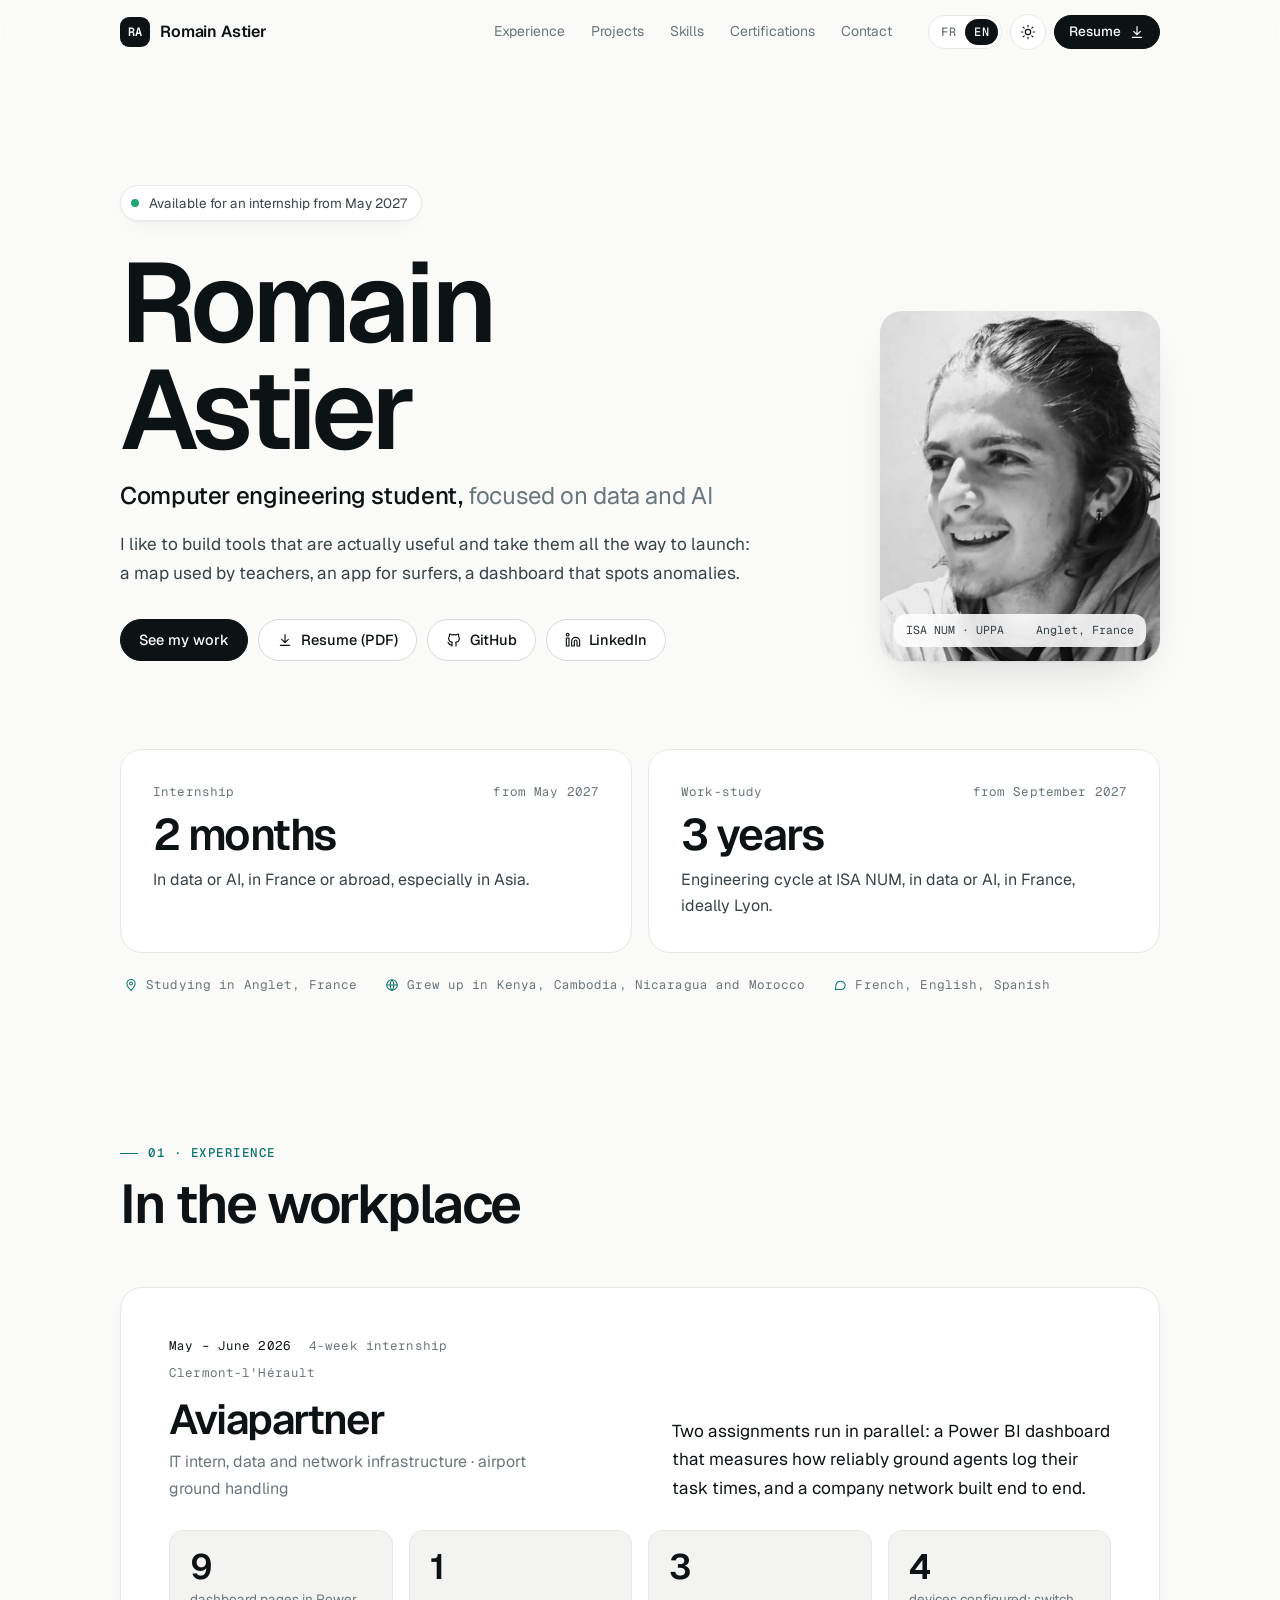
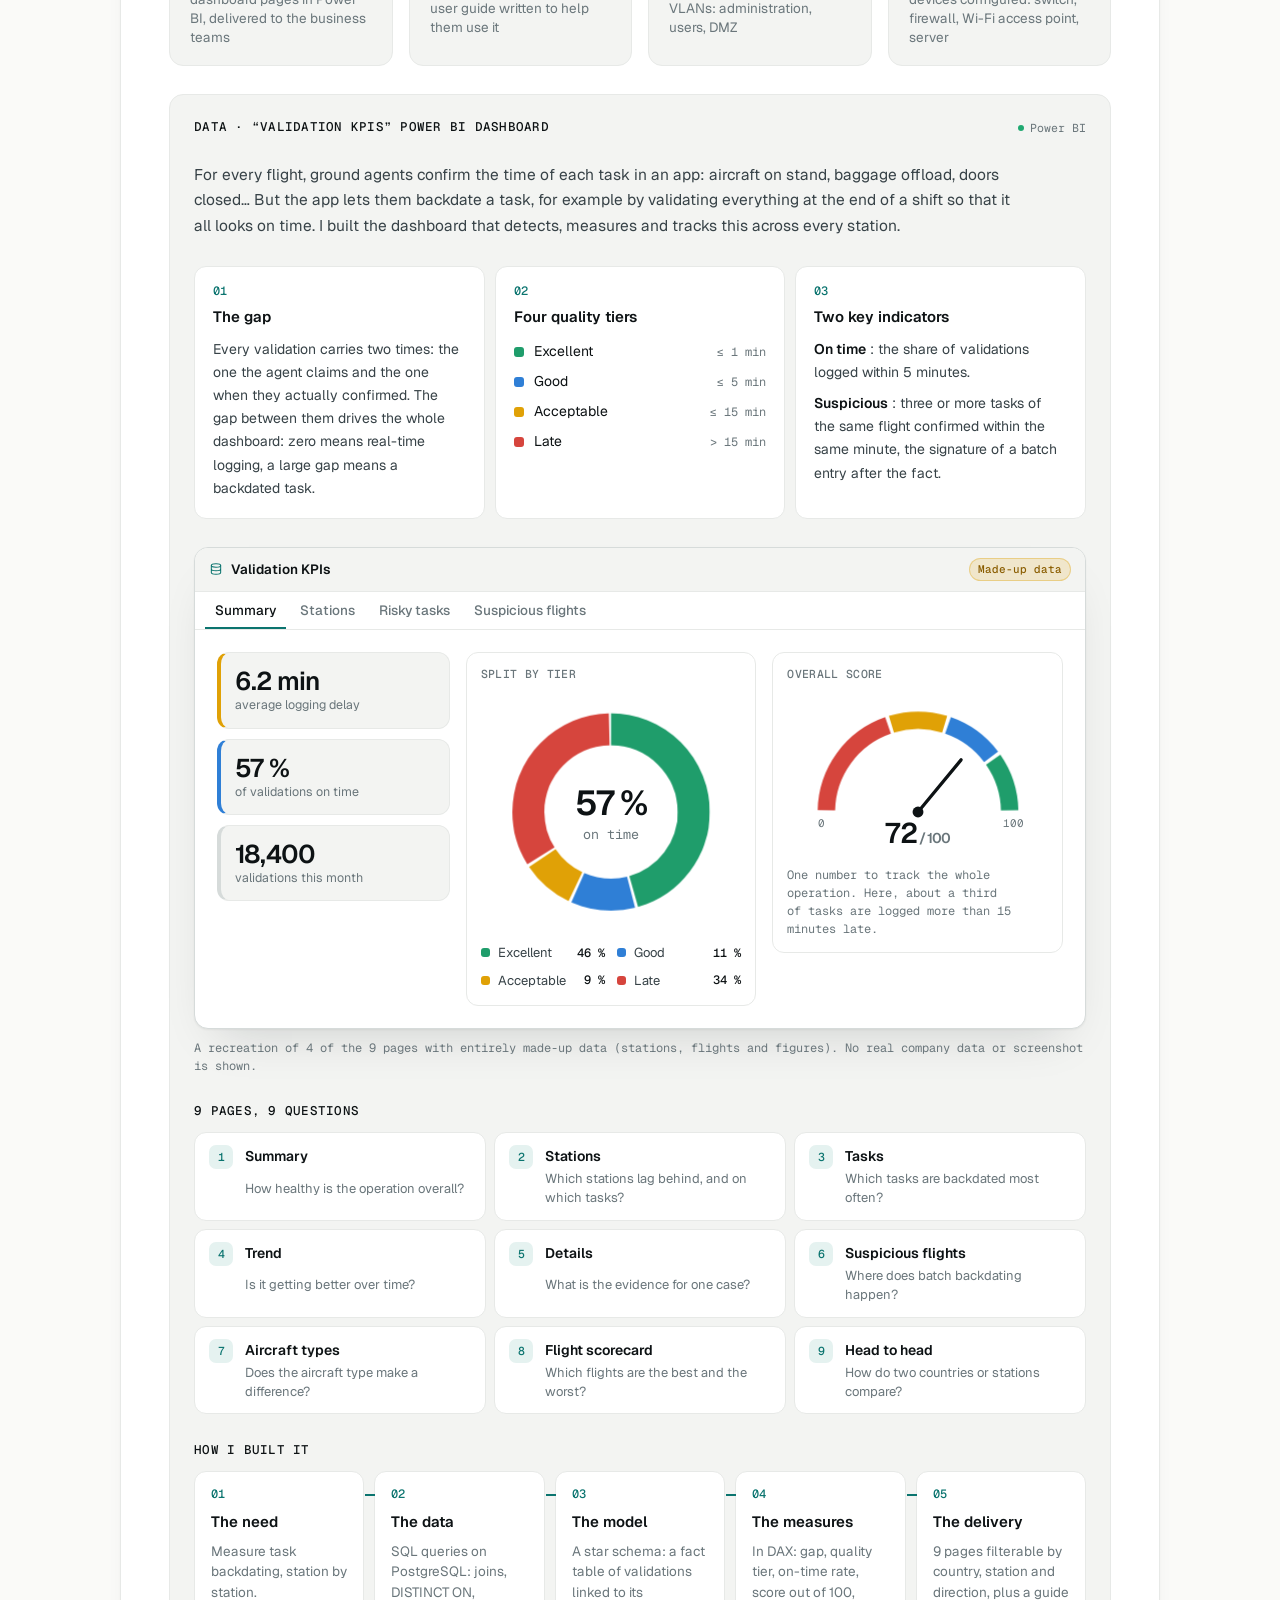
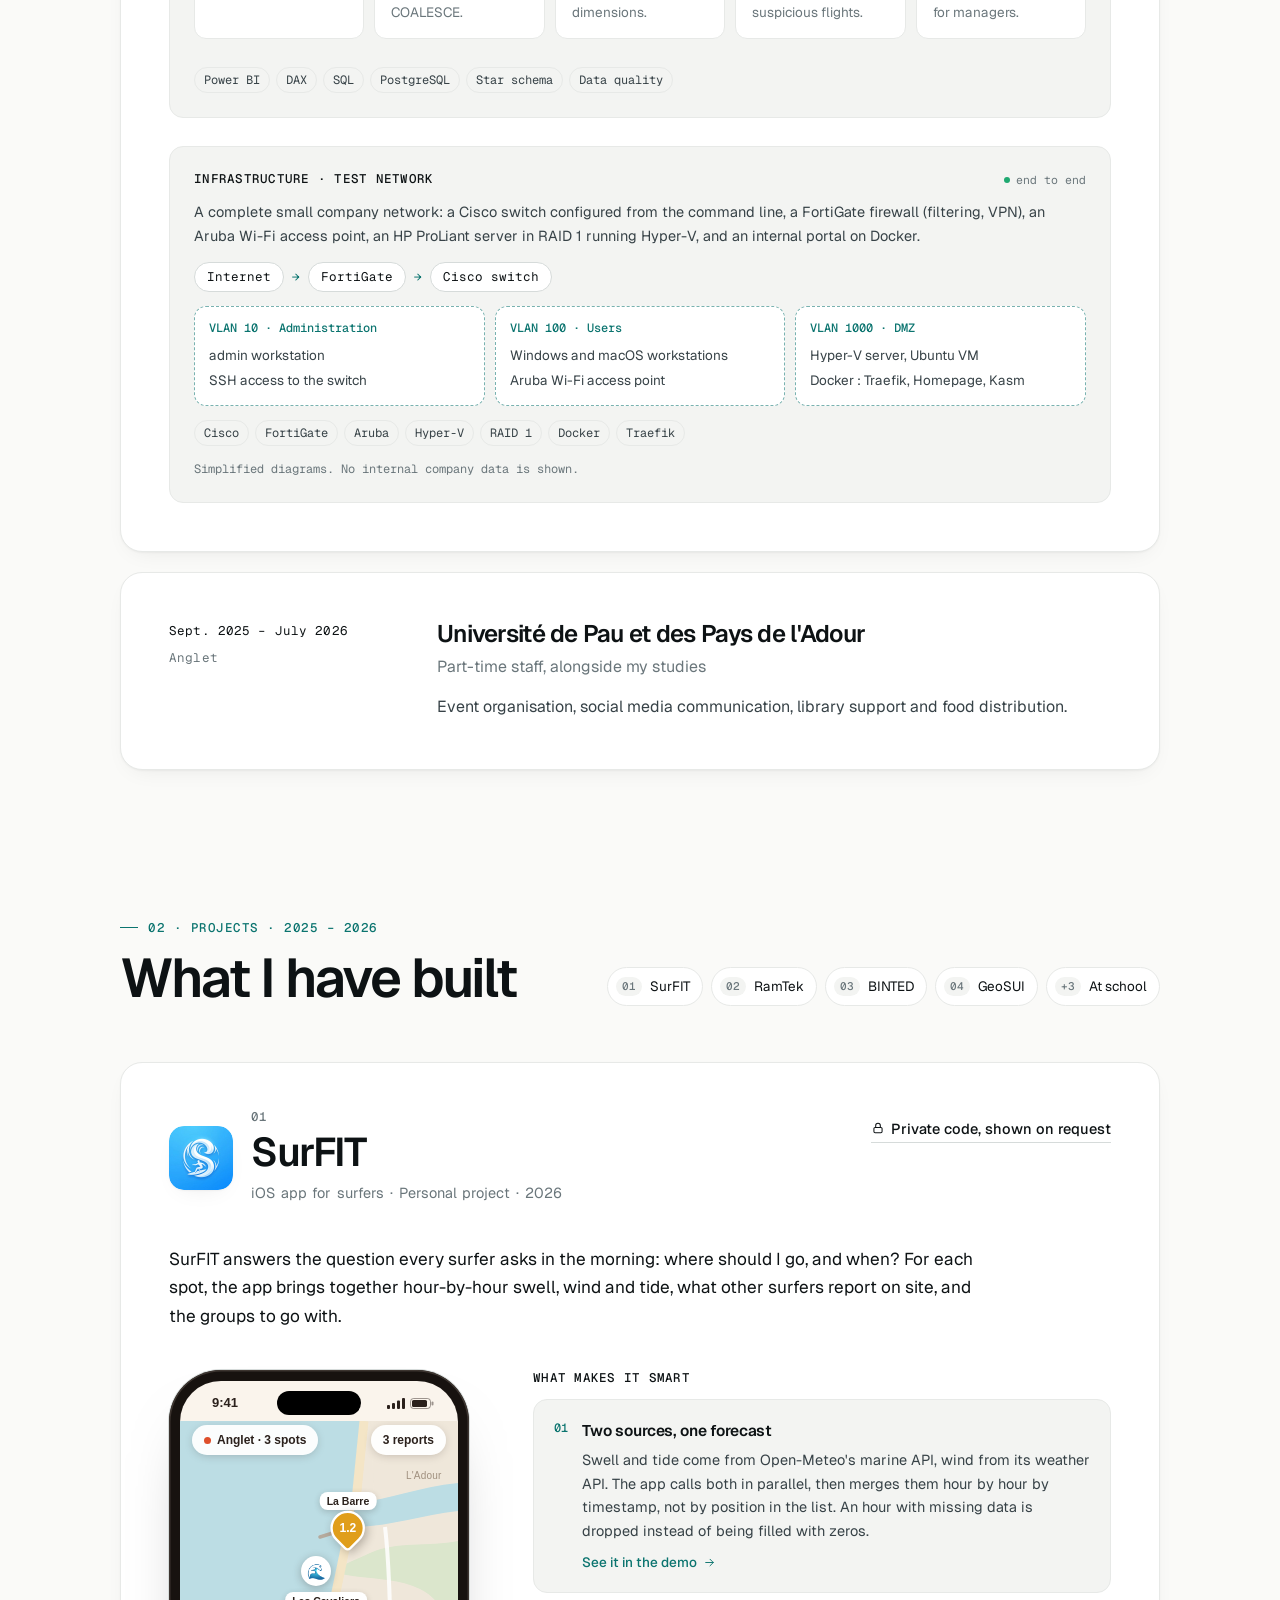
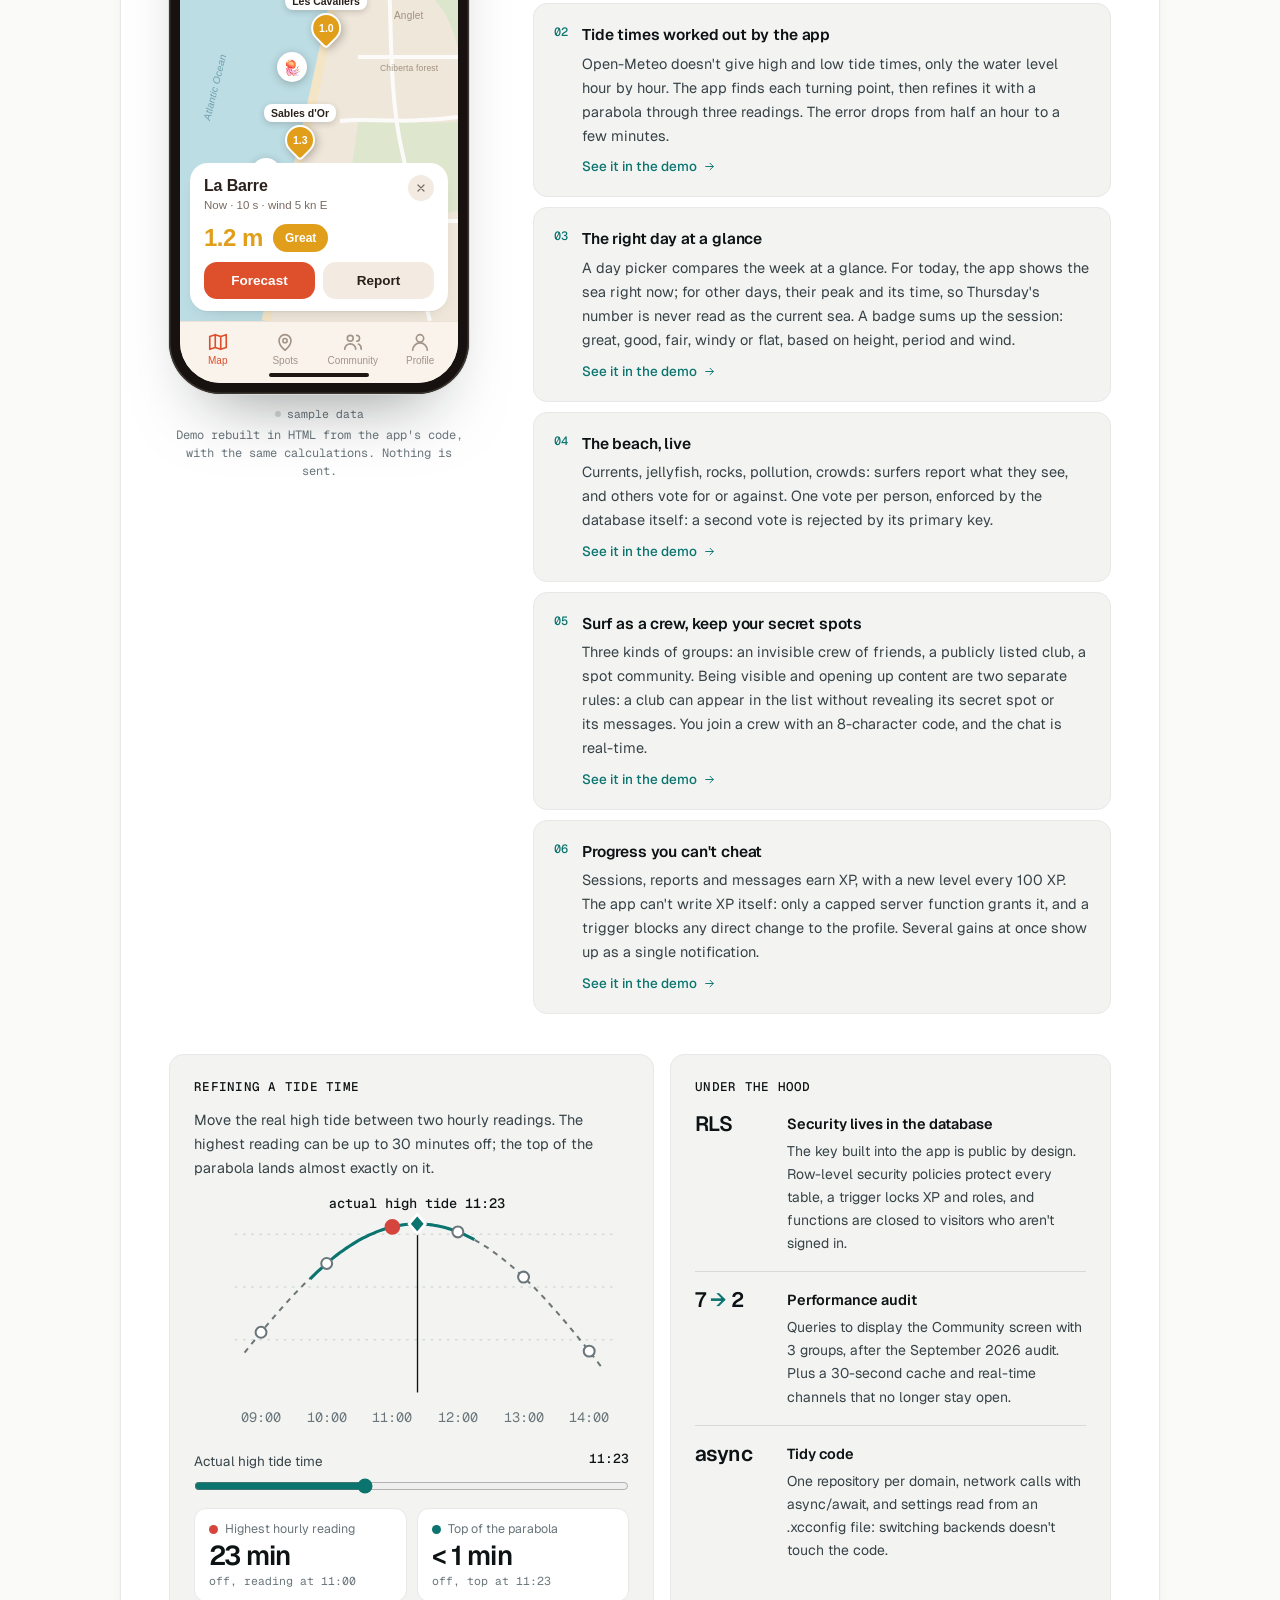
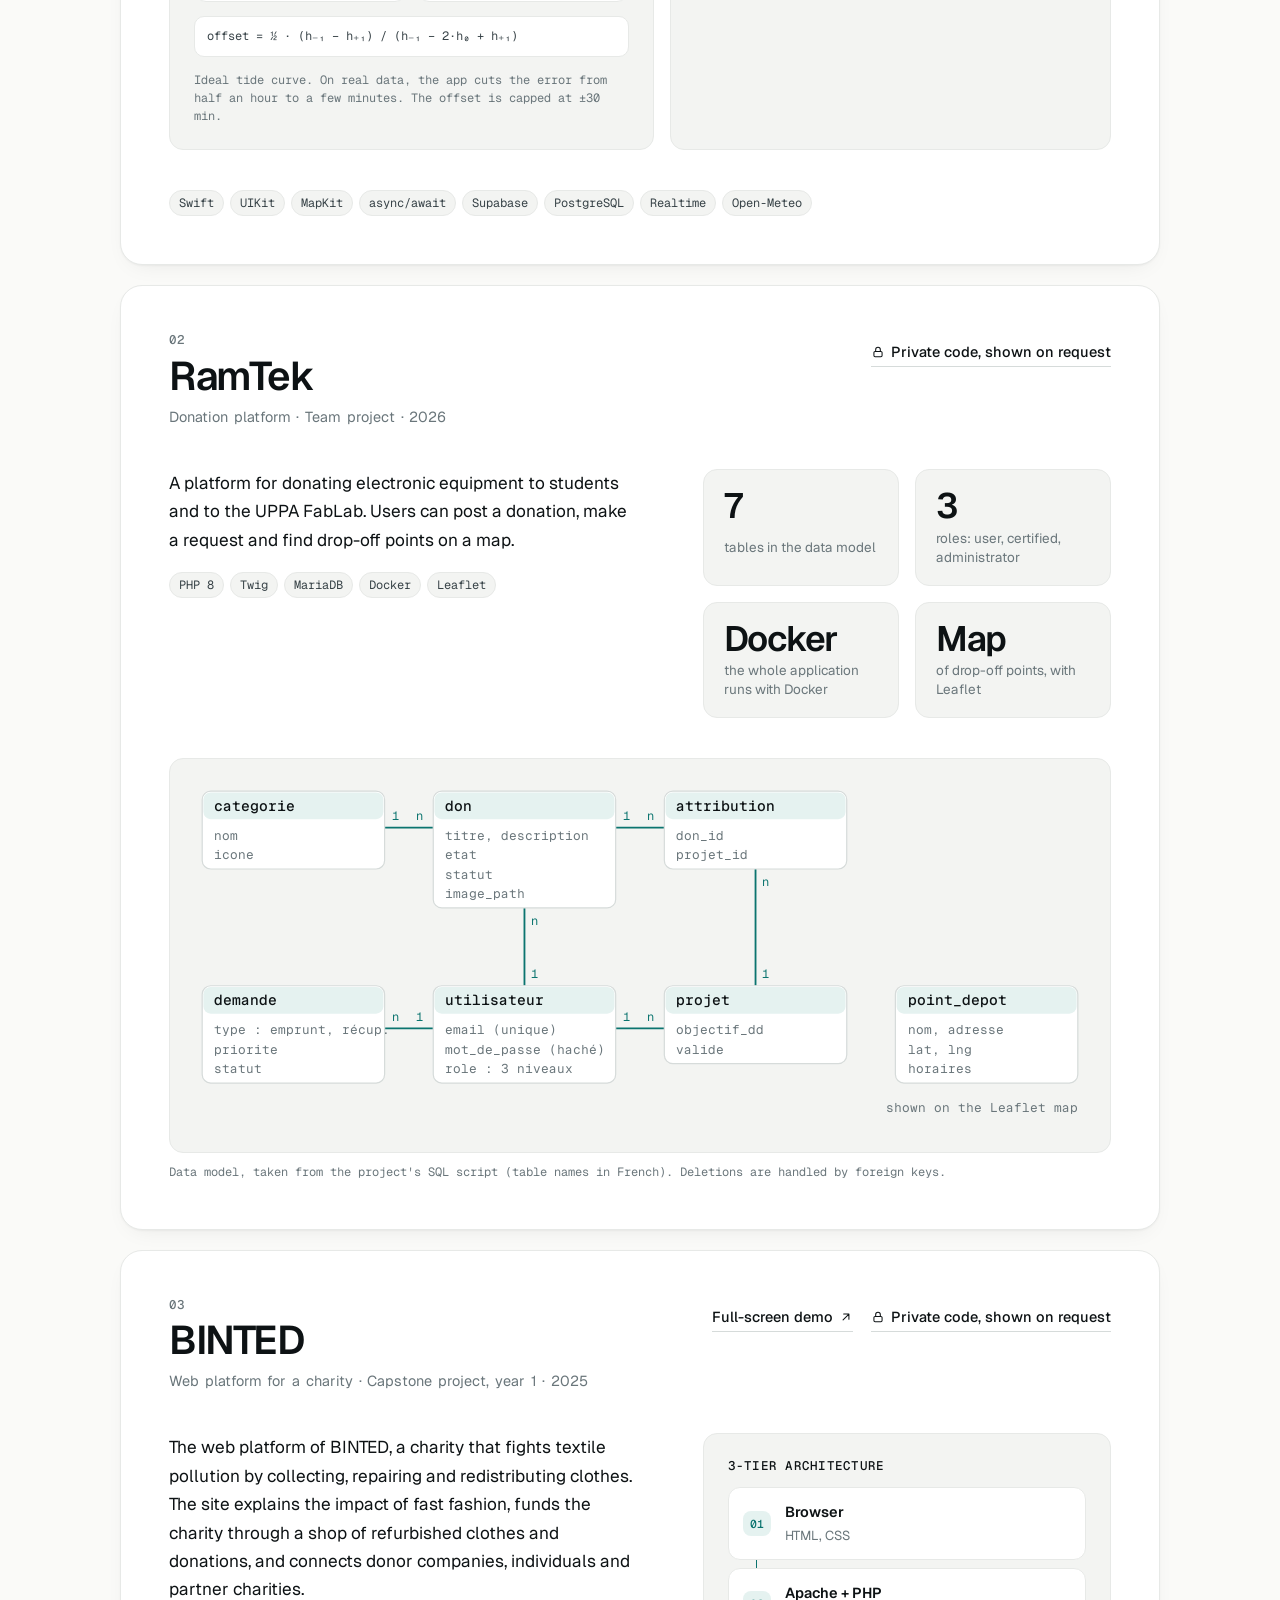
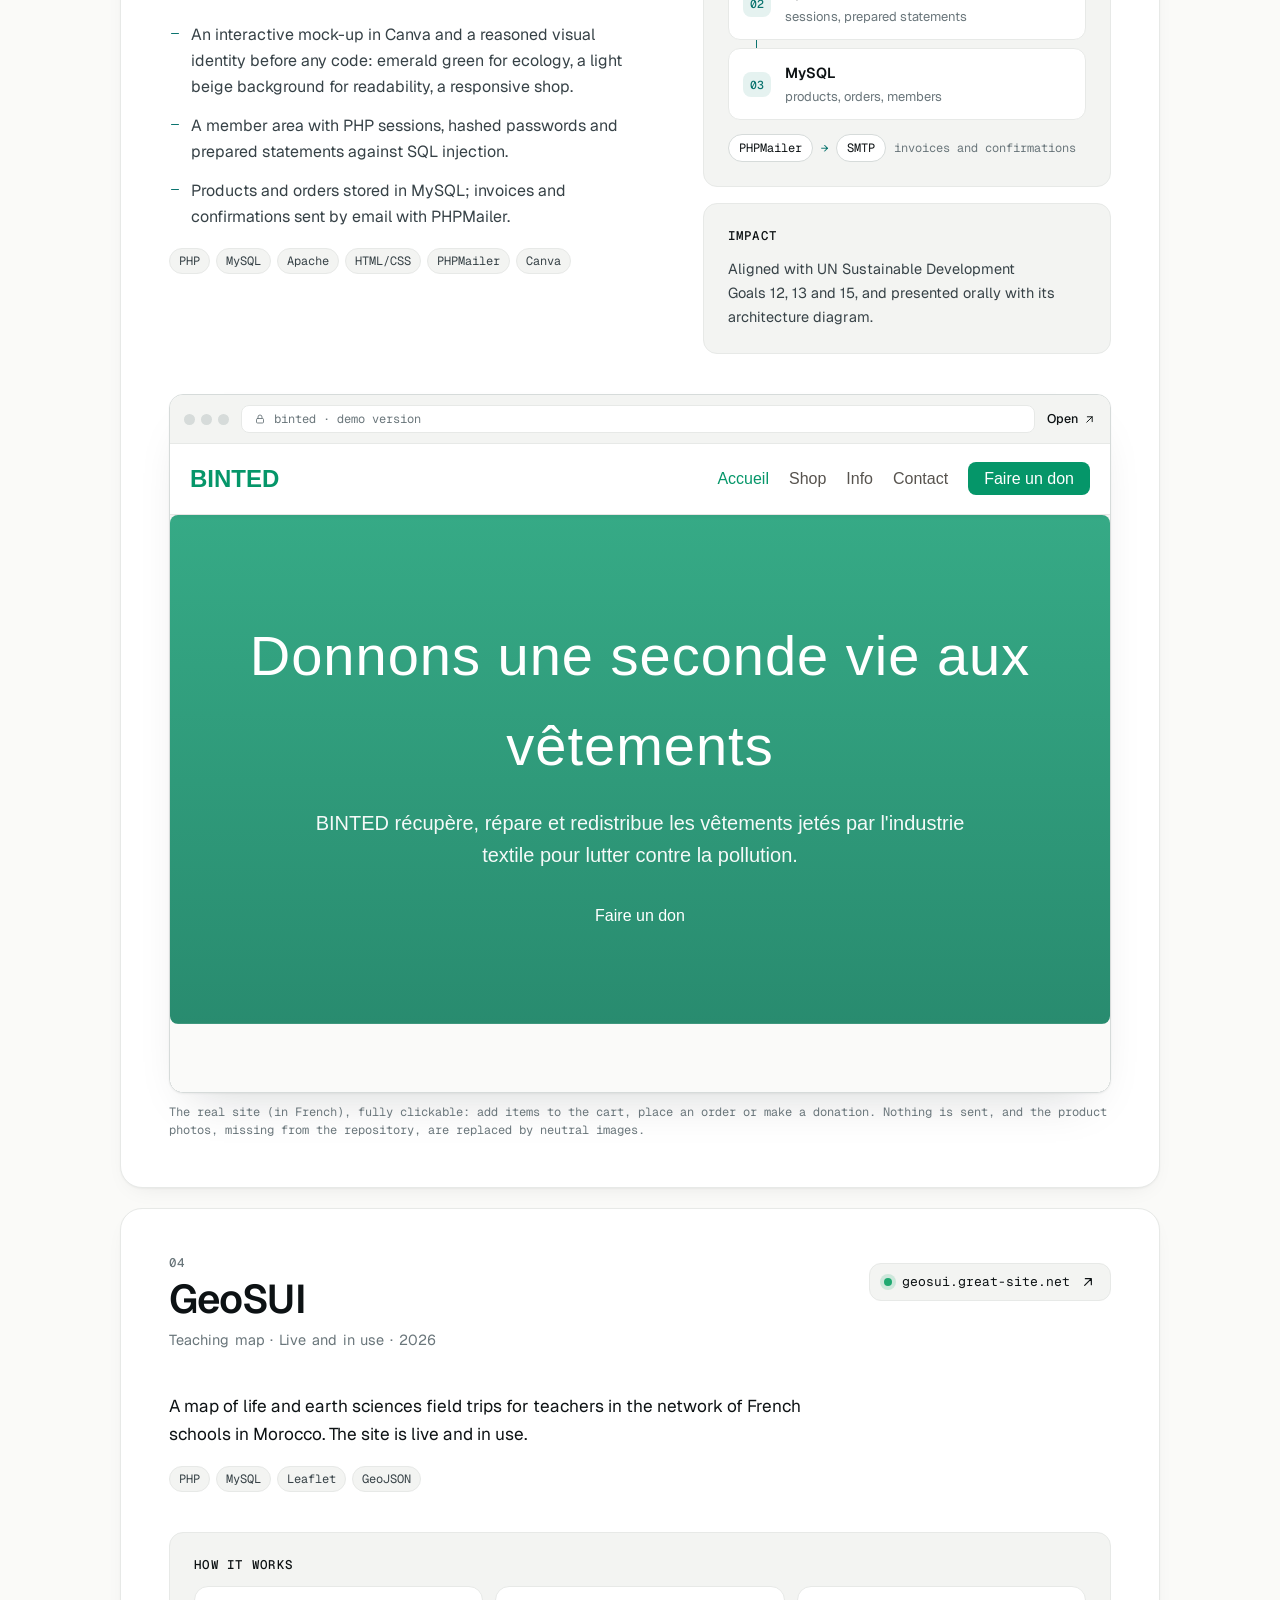
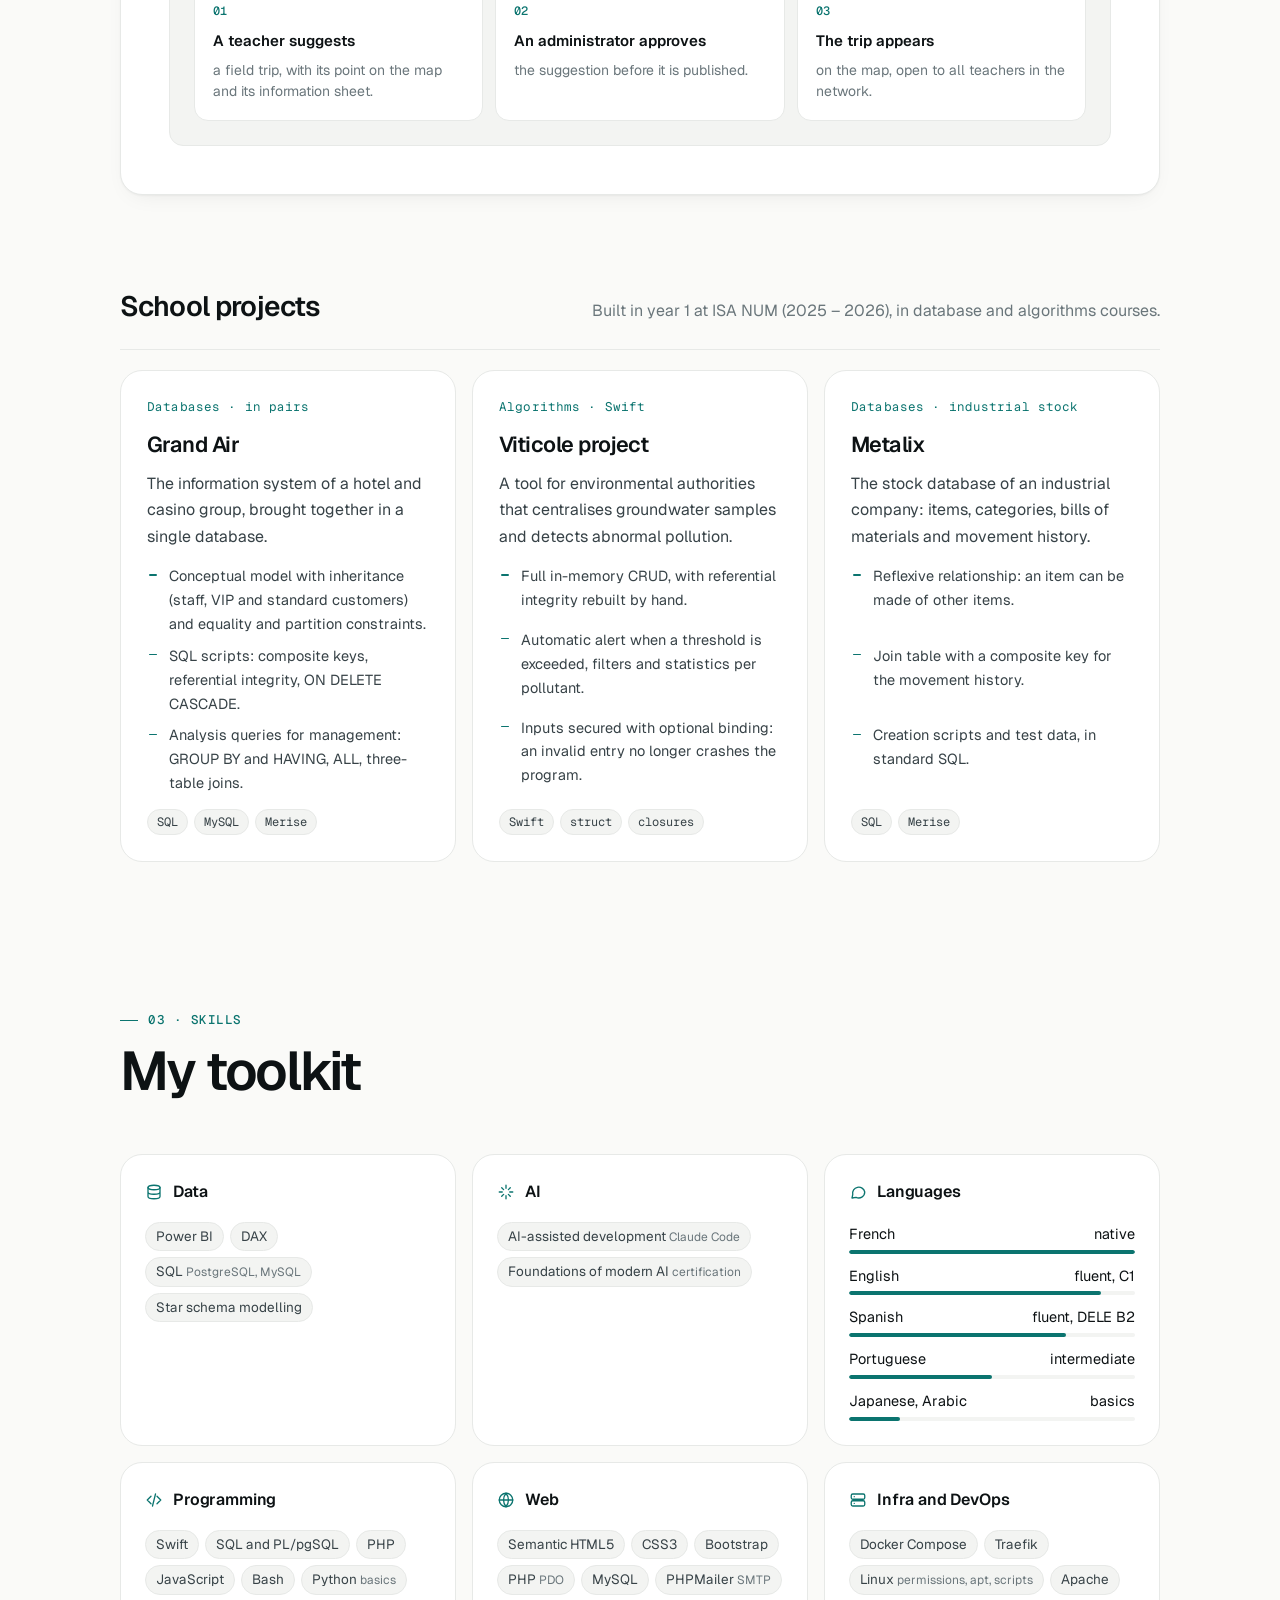
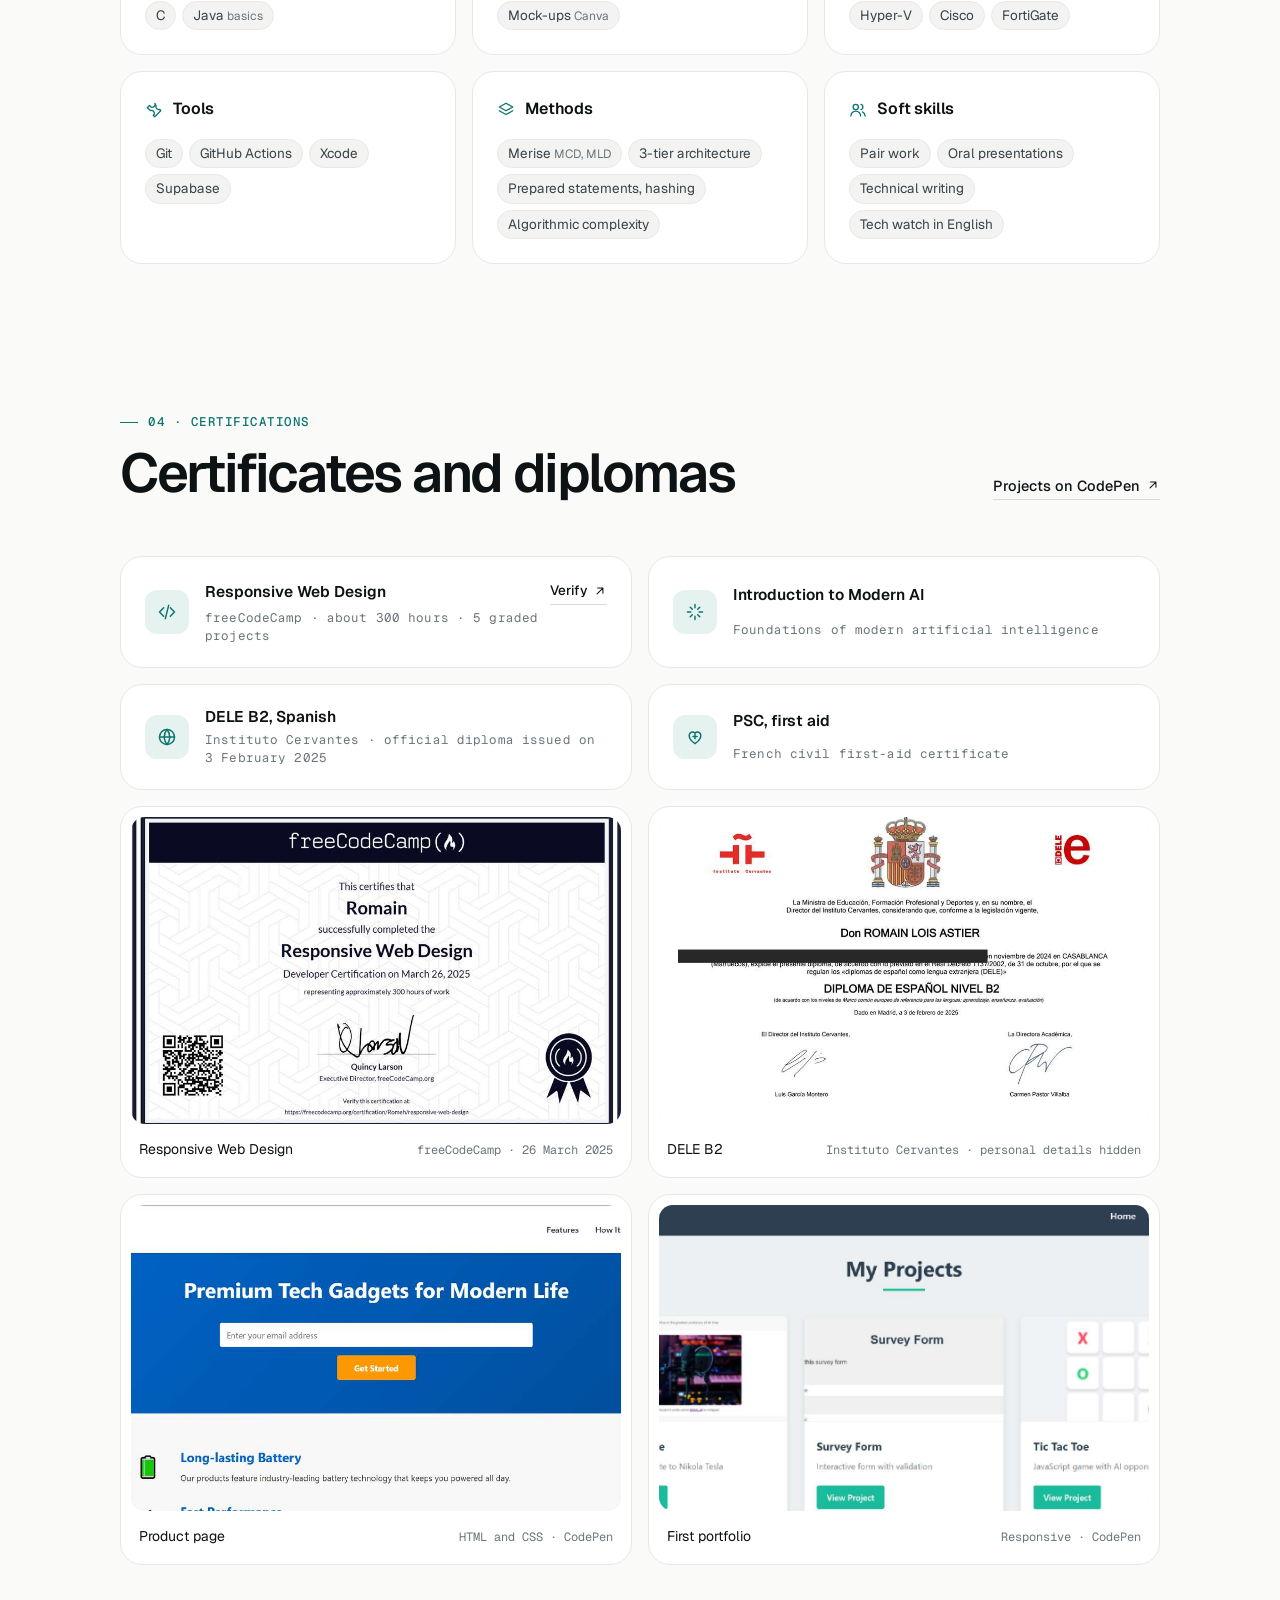
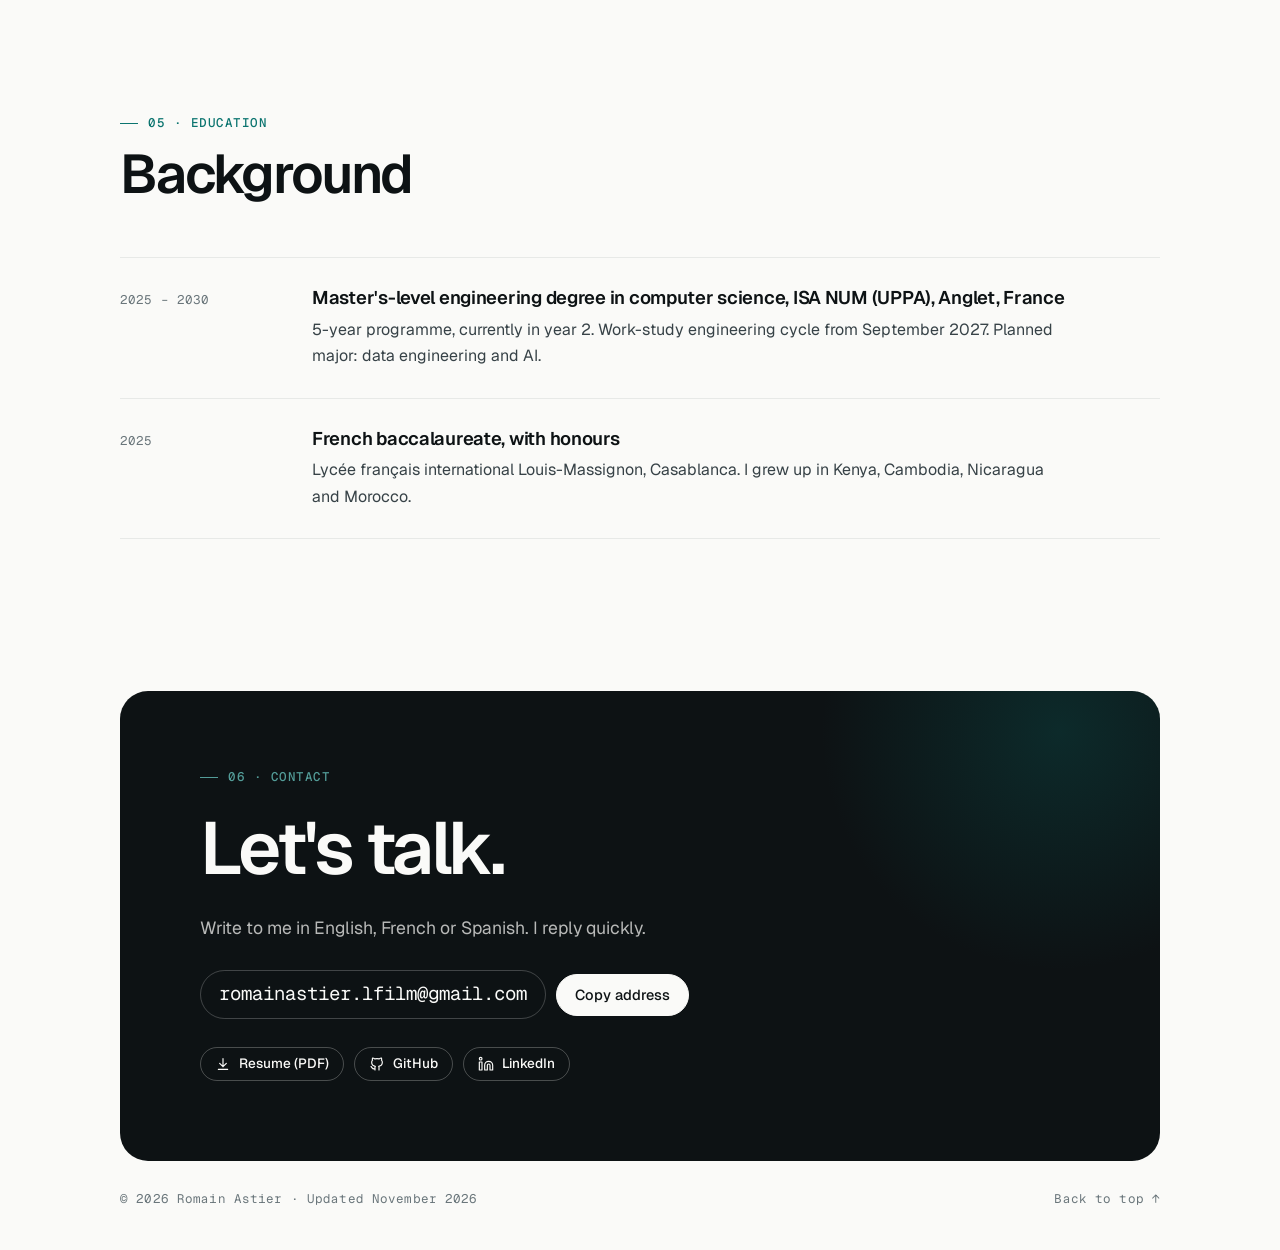
==== commit 7fde6818: "Retire les liens vers les dépôts privés" ====
--- a/en.html
+++ b/en.html
@@ -1044,7 +1044,7 @@
             </div>
           </div>
           <div class="proj-links">
-            <a class="arrow-link" href="https://github.com/d1styx/projSurFIT" target="_blank" rel="noopener">Code on GitHub<svg class="ico"><use href="#i-arrow"/></svg></a>
+            <a class="arrow-link" href="#contact"><svg class="ico" aria-hidden="true"><use href="#i-lock"/></svg>Private code, shown on request</a>
           </div>
         </header>
 
@@ -1147,7 +1147,7 @@
             <p class="proj-sub"><span>Donation platform</span>&nbsp;· <span>Team project</span>&nbsp;· <span>2026</span></p>
           </div>
           <div class="proj-links">
-            <a class="arrow-link" href="https://github.com/d1styx/ramtek" target="_blank" rel="noopener">Code on GitHub<svg class="ico"><use href="#i-arrow"/></svg></a>
+            <a class="arrow-link" href="#contact"><svg class="ico" aria-hidden="true"><use href="#i-lock"/></svg>Private code, shown on request</a>
           </div>
         </header>
         <div class="proj-body">
@@ -1202,7 +1202,7 @@
           </div>
           <div class="proj-links">
             <a class="arrow-link" href="demo/binted/index.html" target="_blank" rel="noopener">Full-screen demo<svg class="ico"><use href="#i-arrow"/></svg></a>
-            <a class="arrow-link" href="https://github.com/d1styx/BINTED" target="_blank" rel="noopener">Code on GitHub<svg class="ico"><use href="#i-arrow"/></svg></a>
+            <a class="arrow-link" href="#contact"><svg class="ico" aria-hidden="true"><use href="#i-lock"/></svg>Private code, shown on request</a>
           </div>
         </header>
         <div class="proj-body">
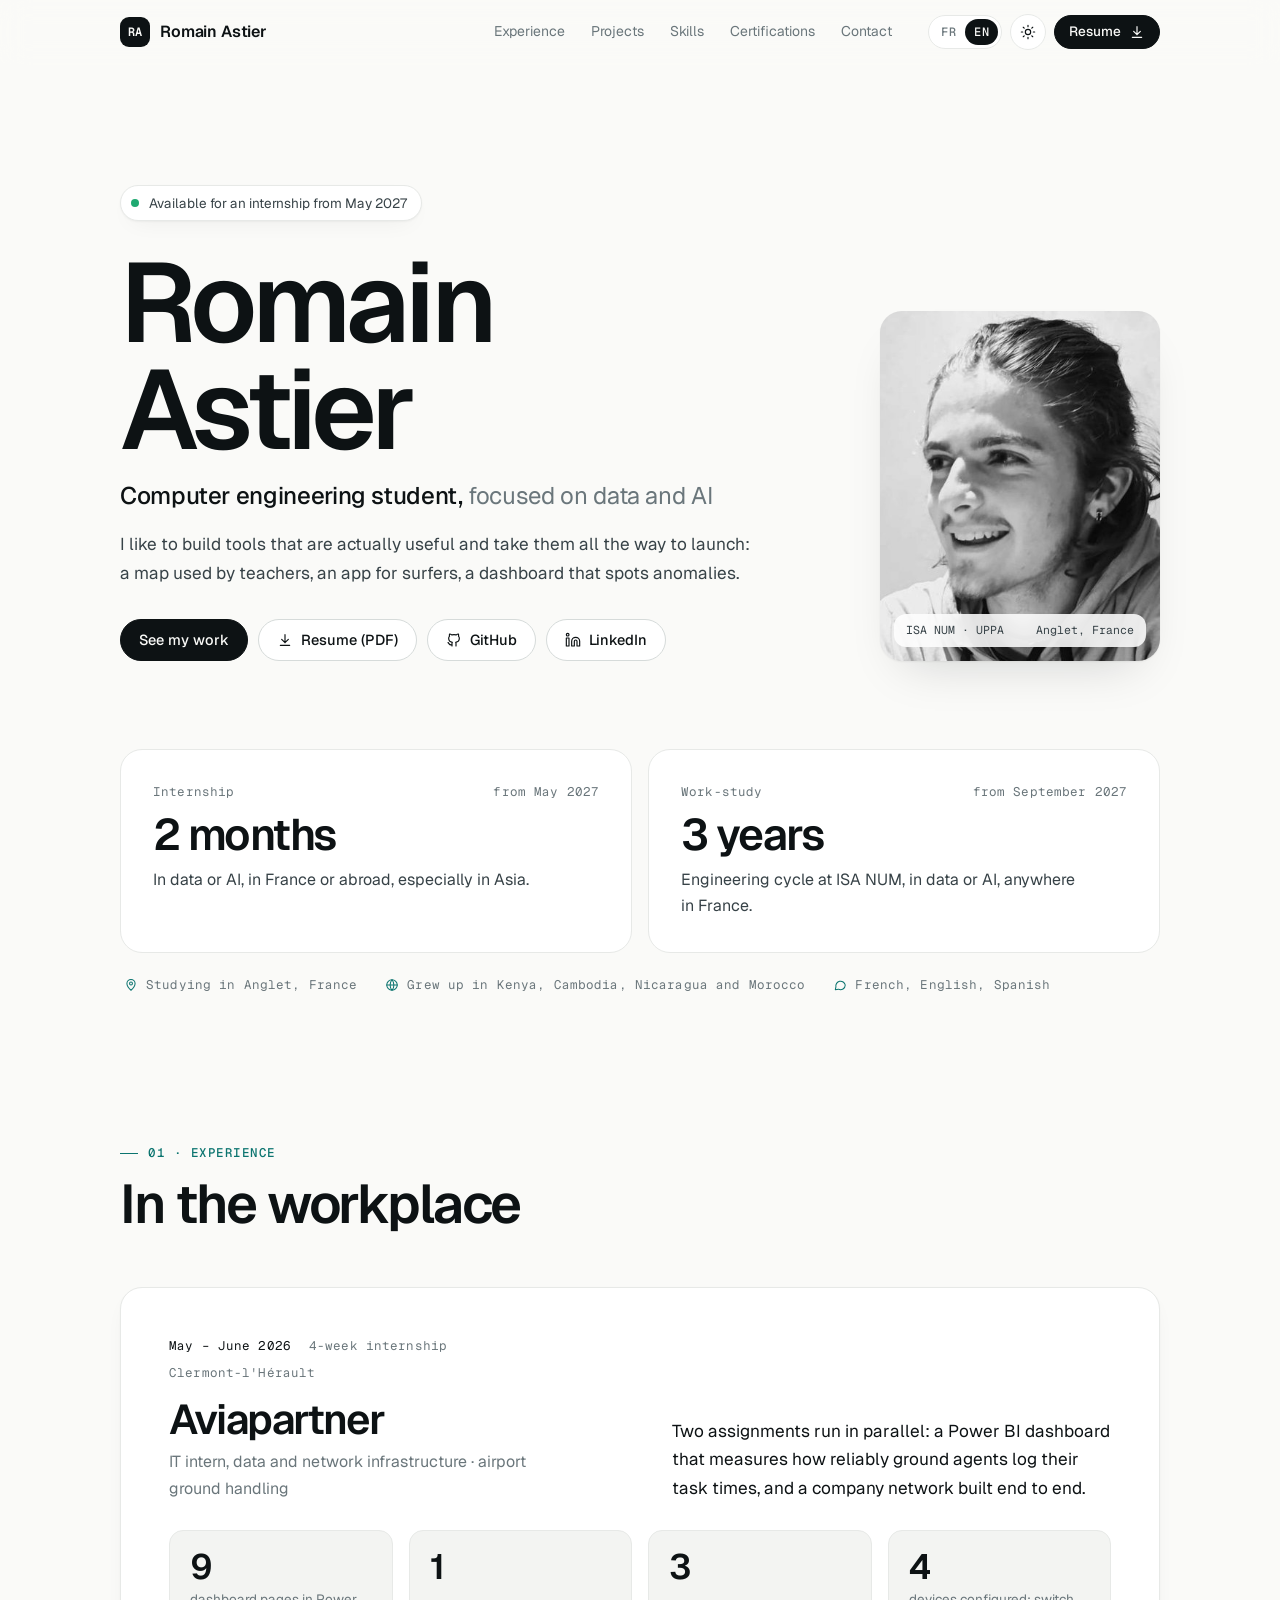
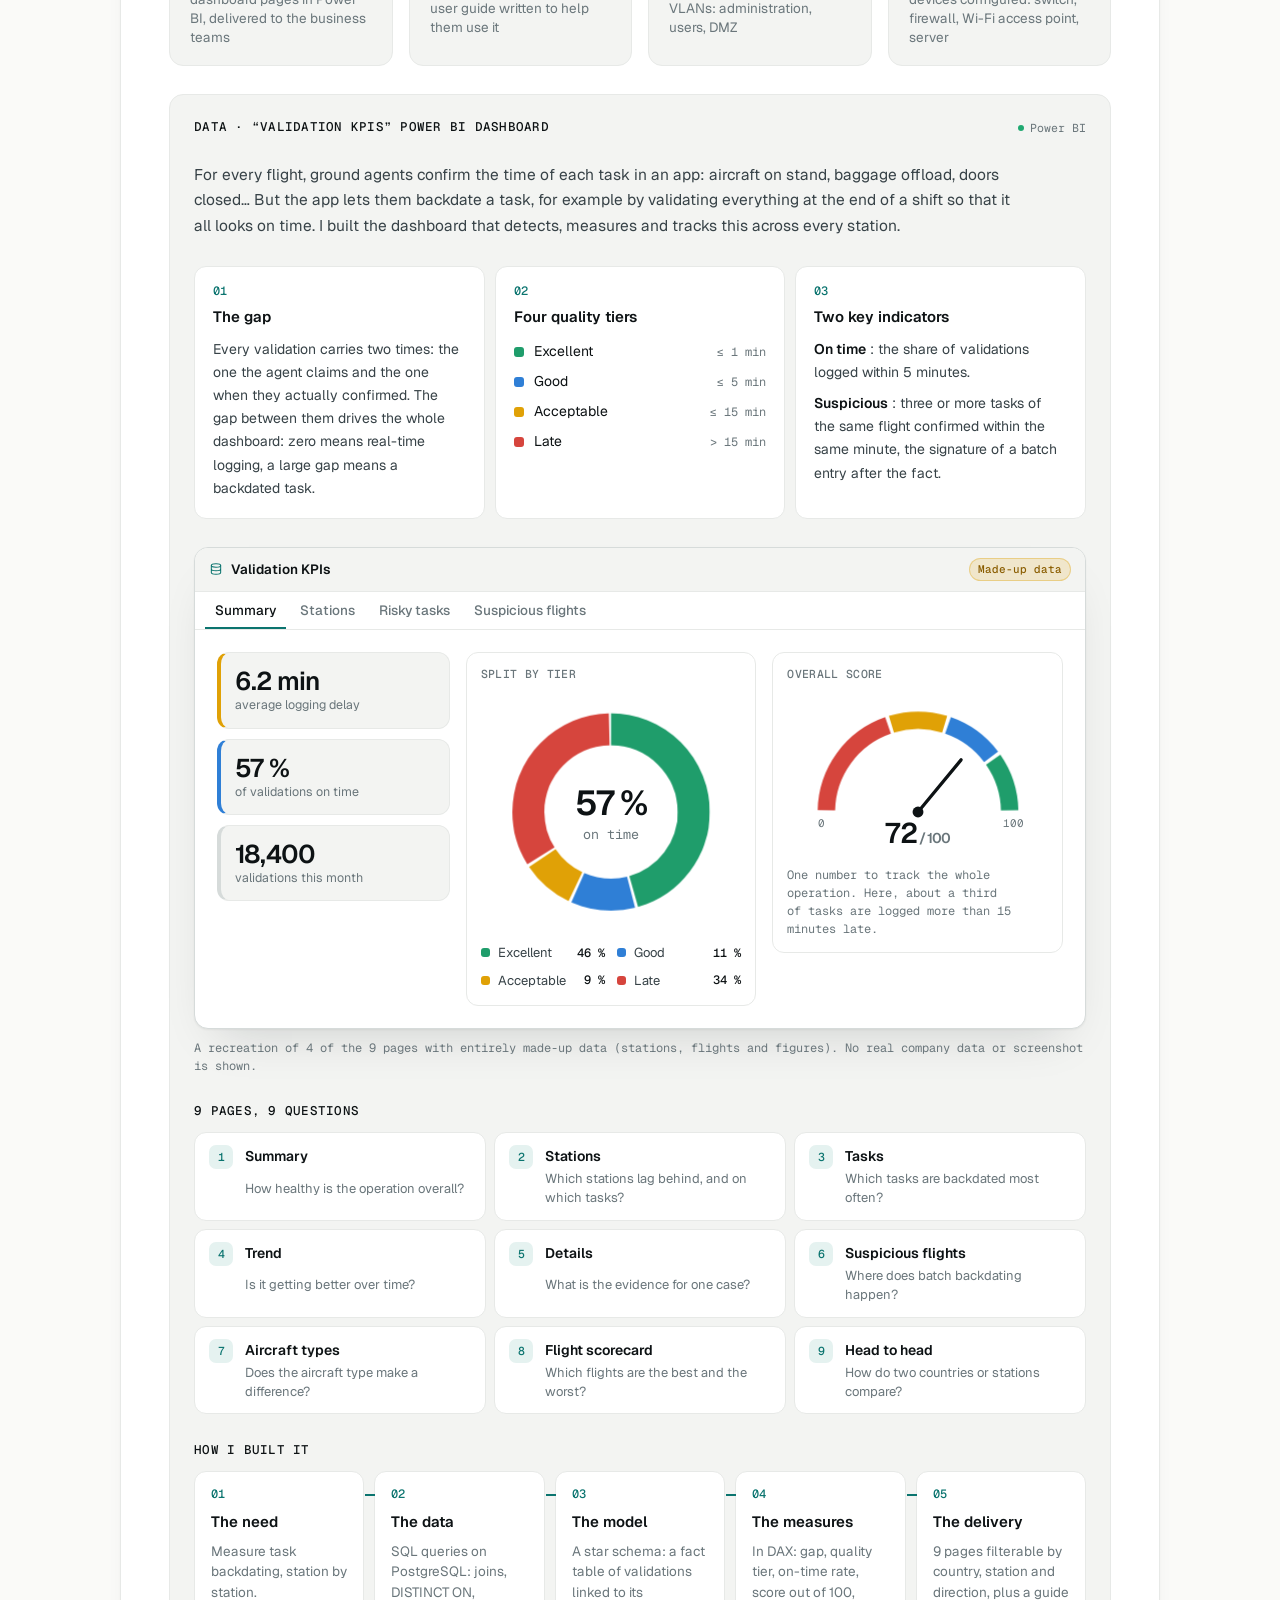
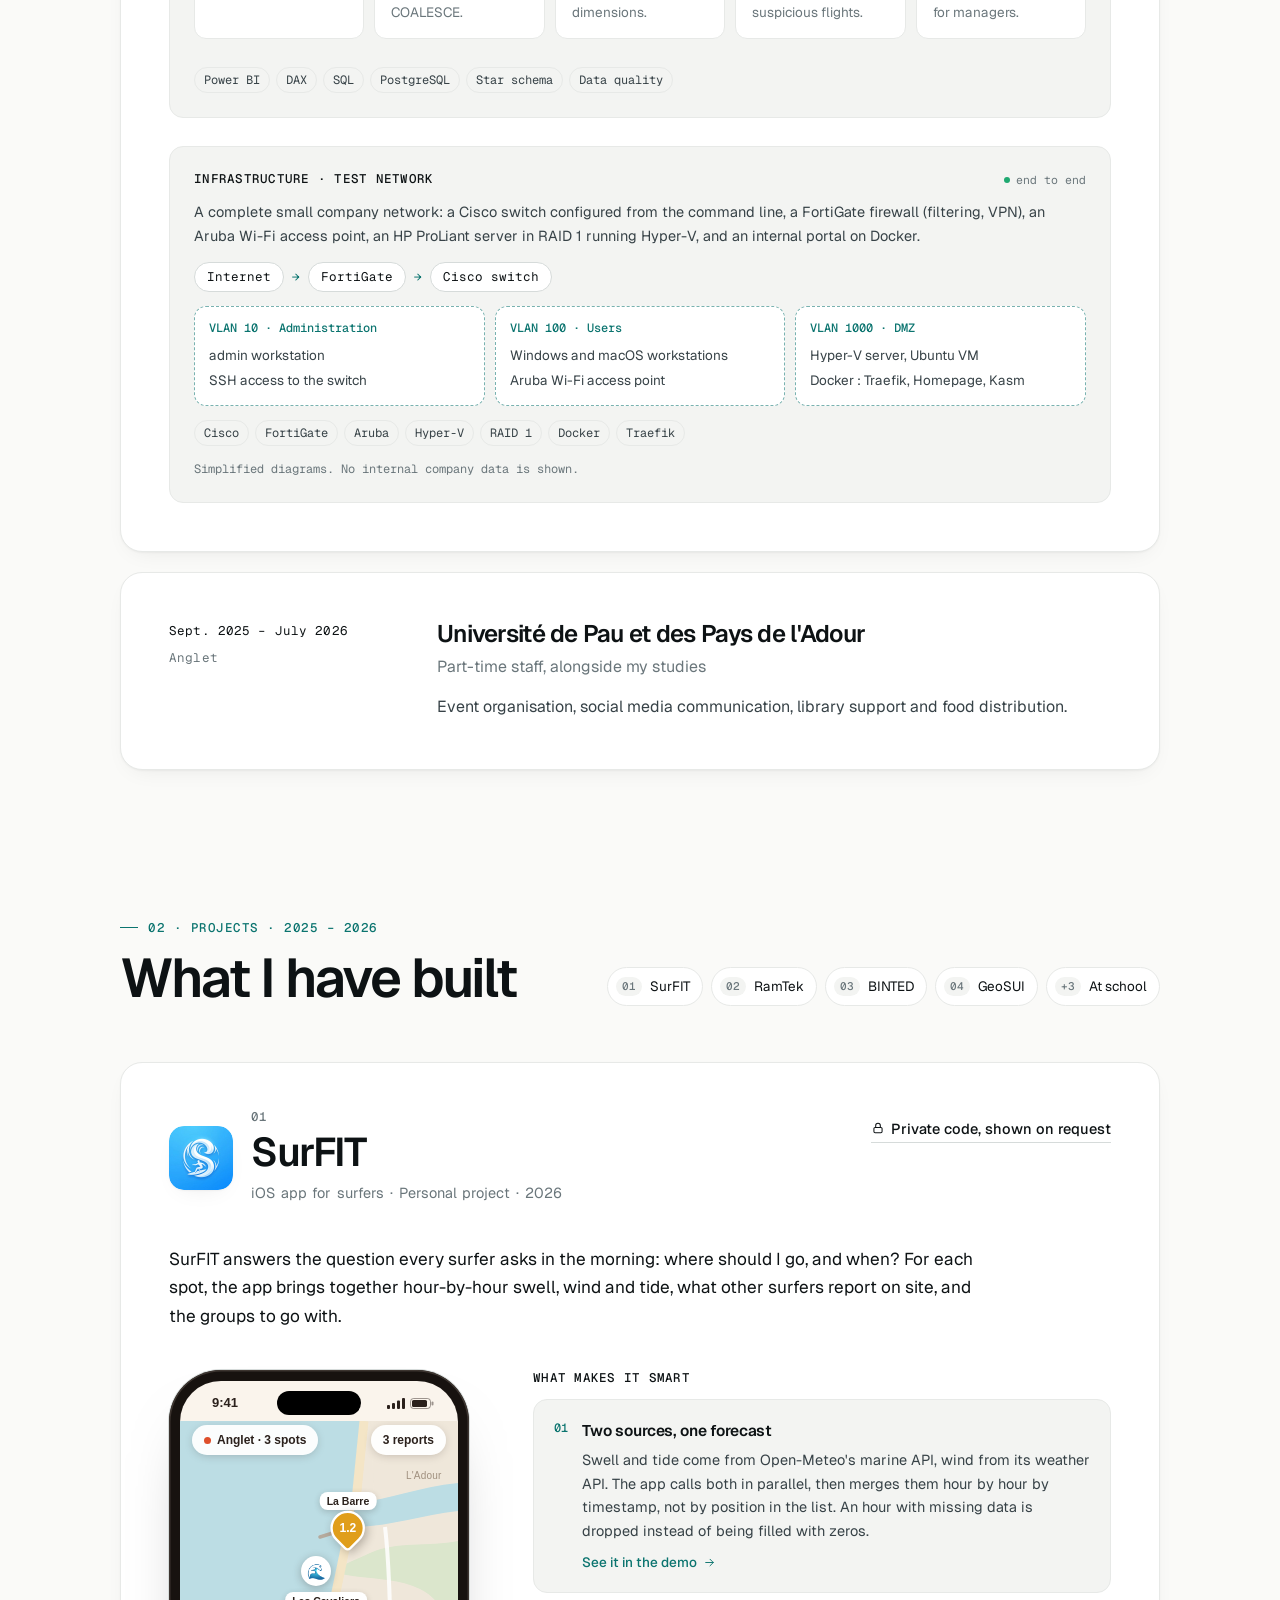
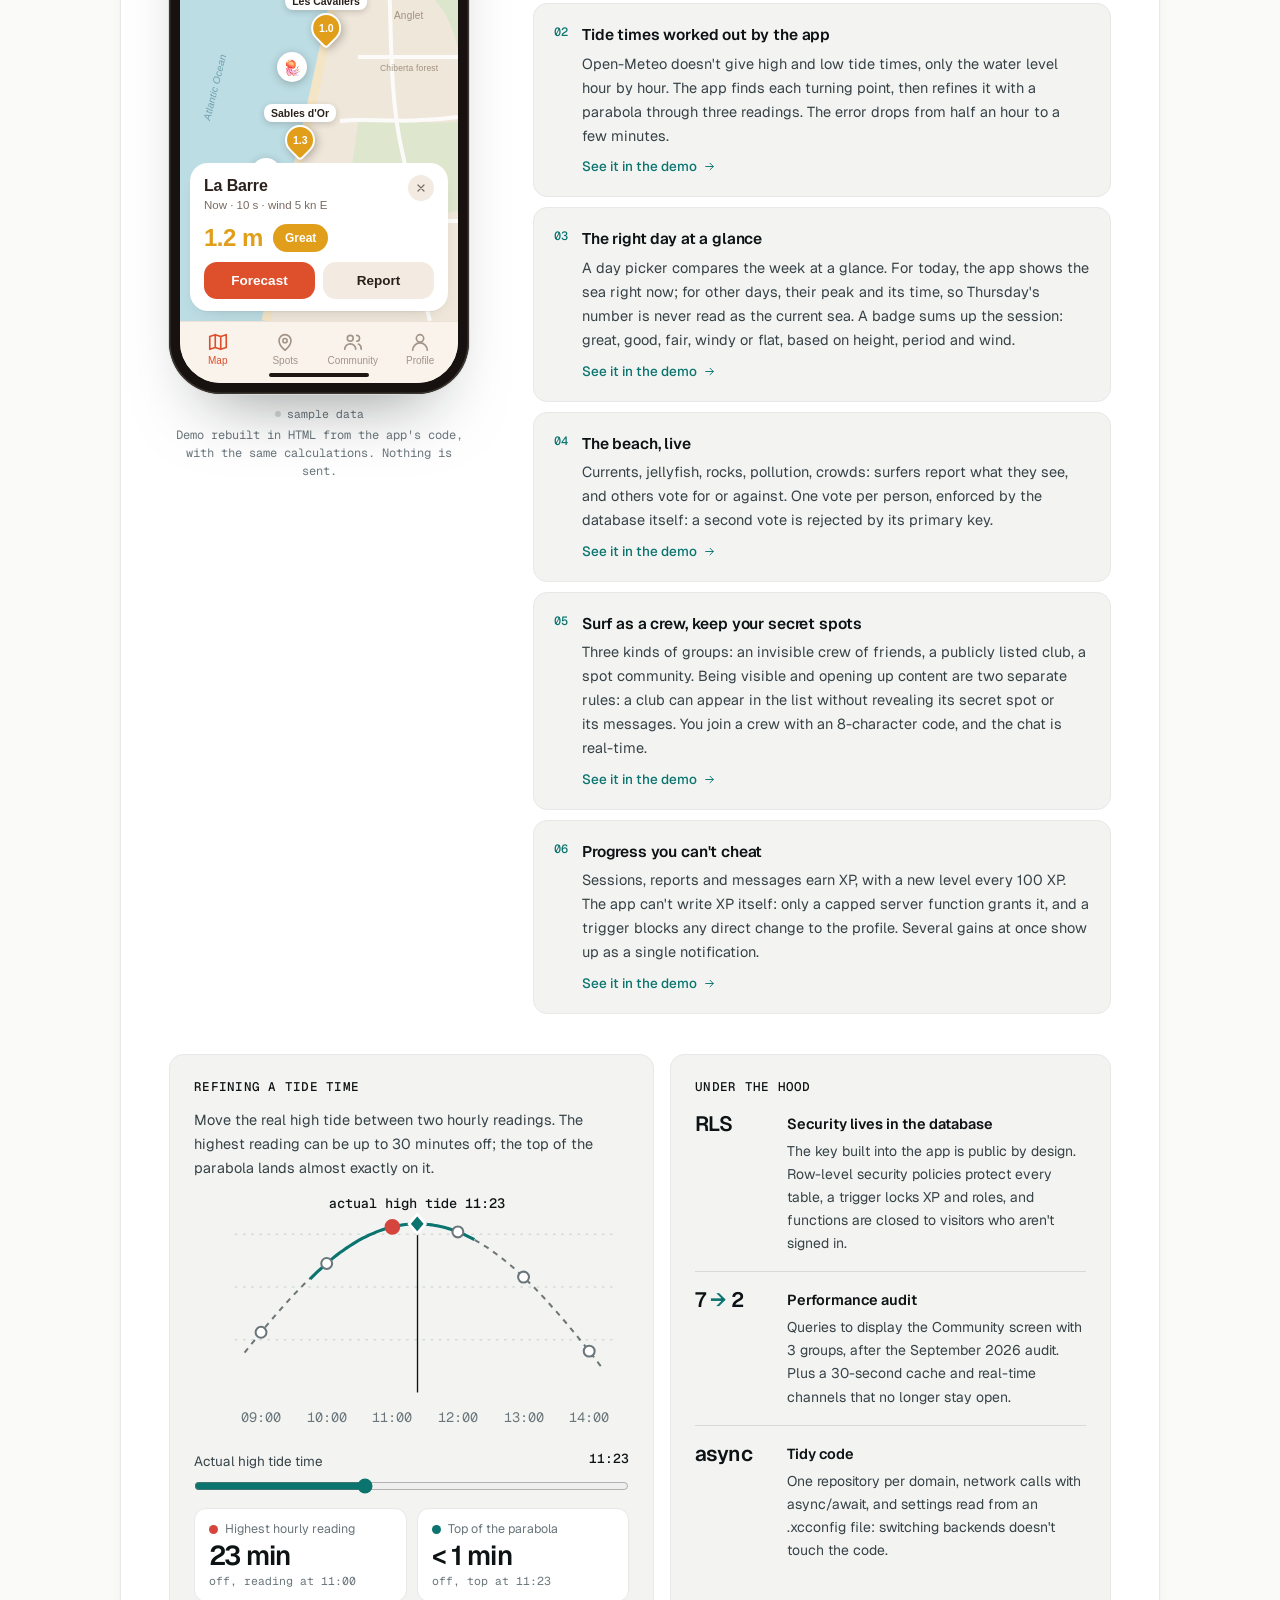
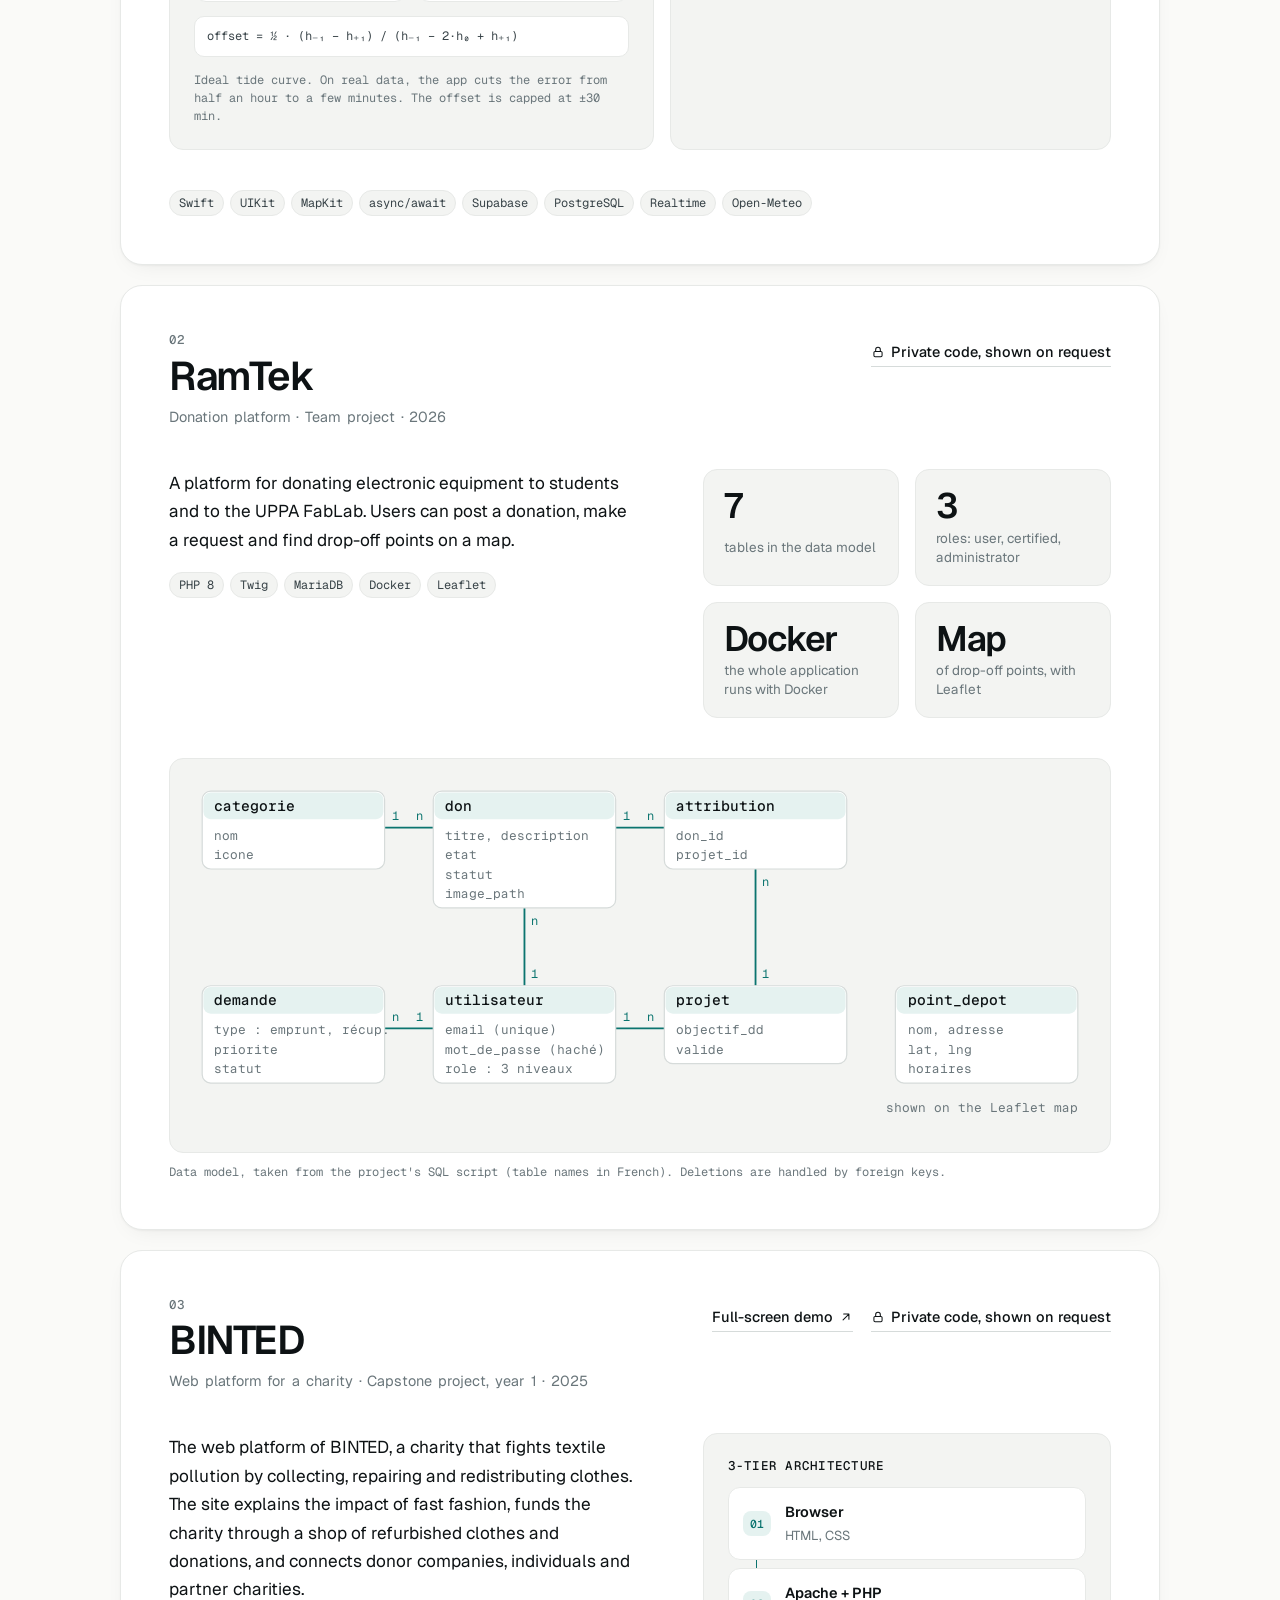
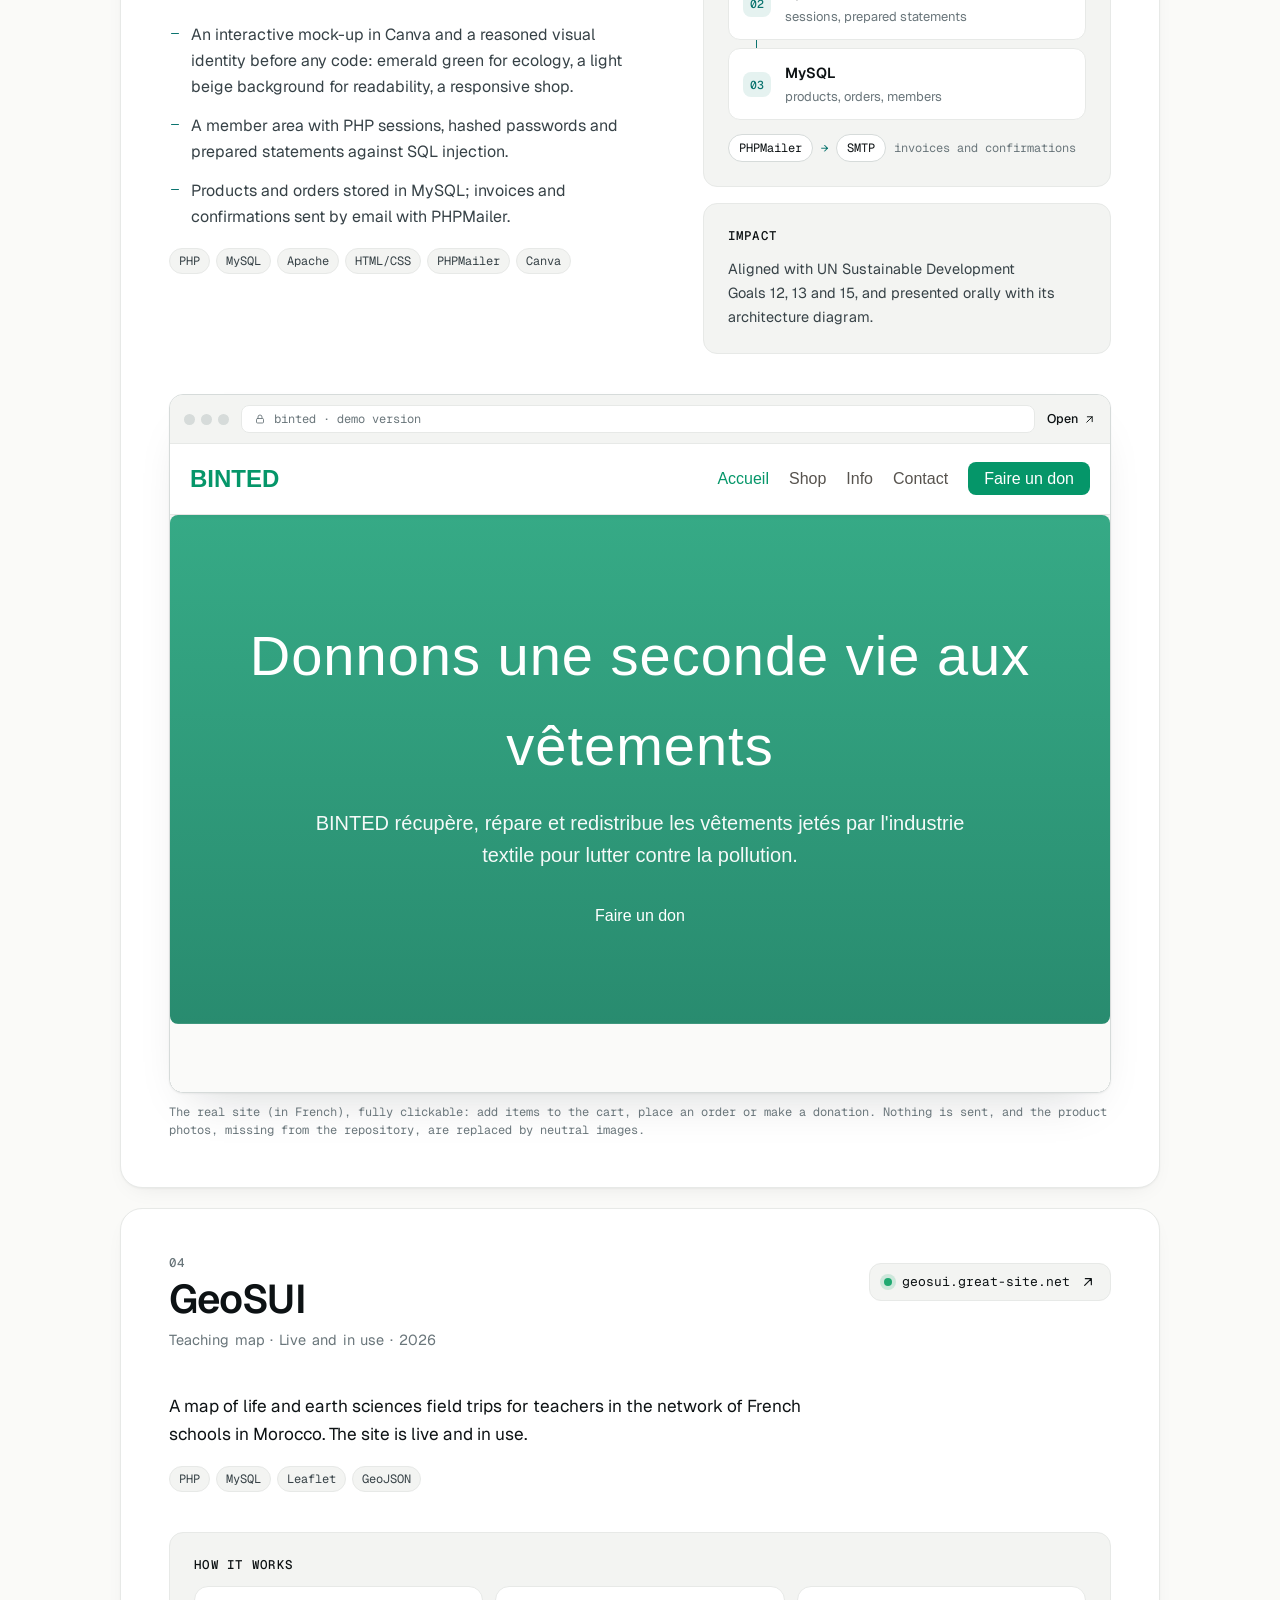
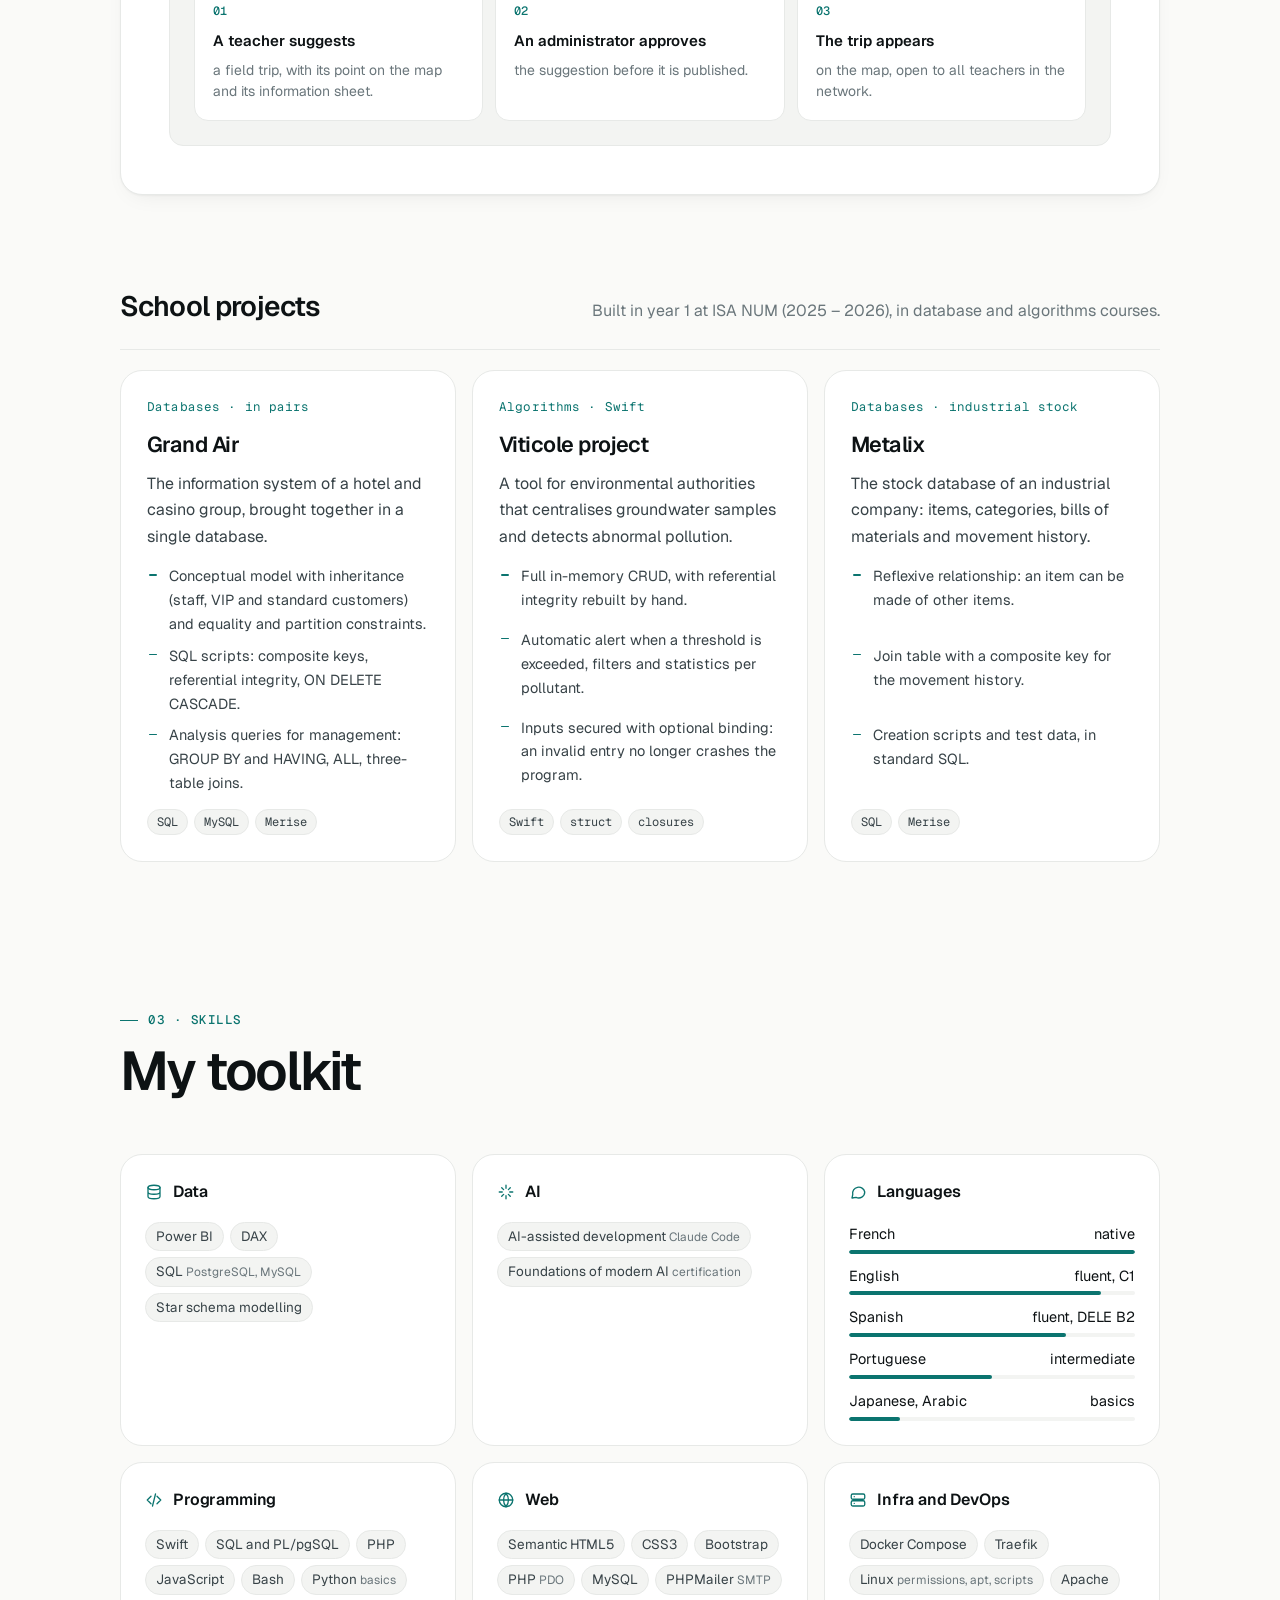
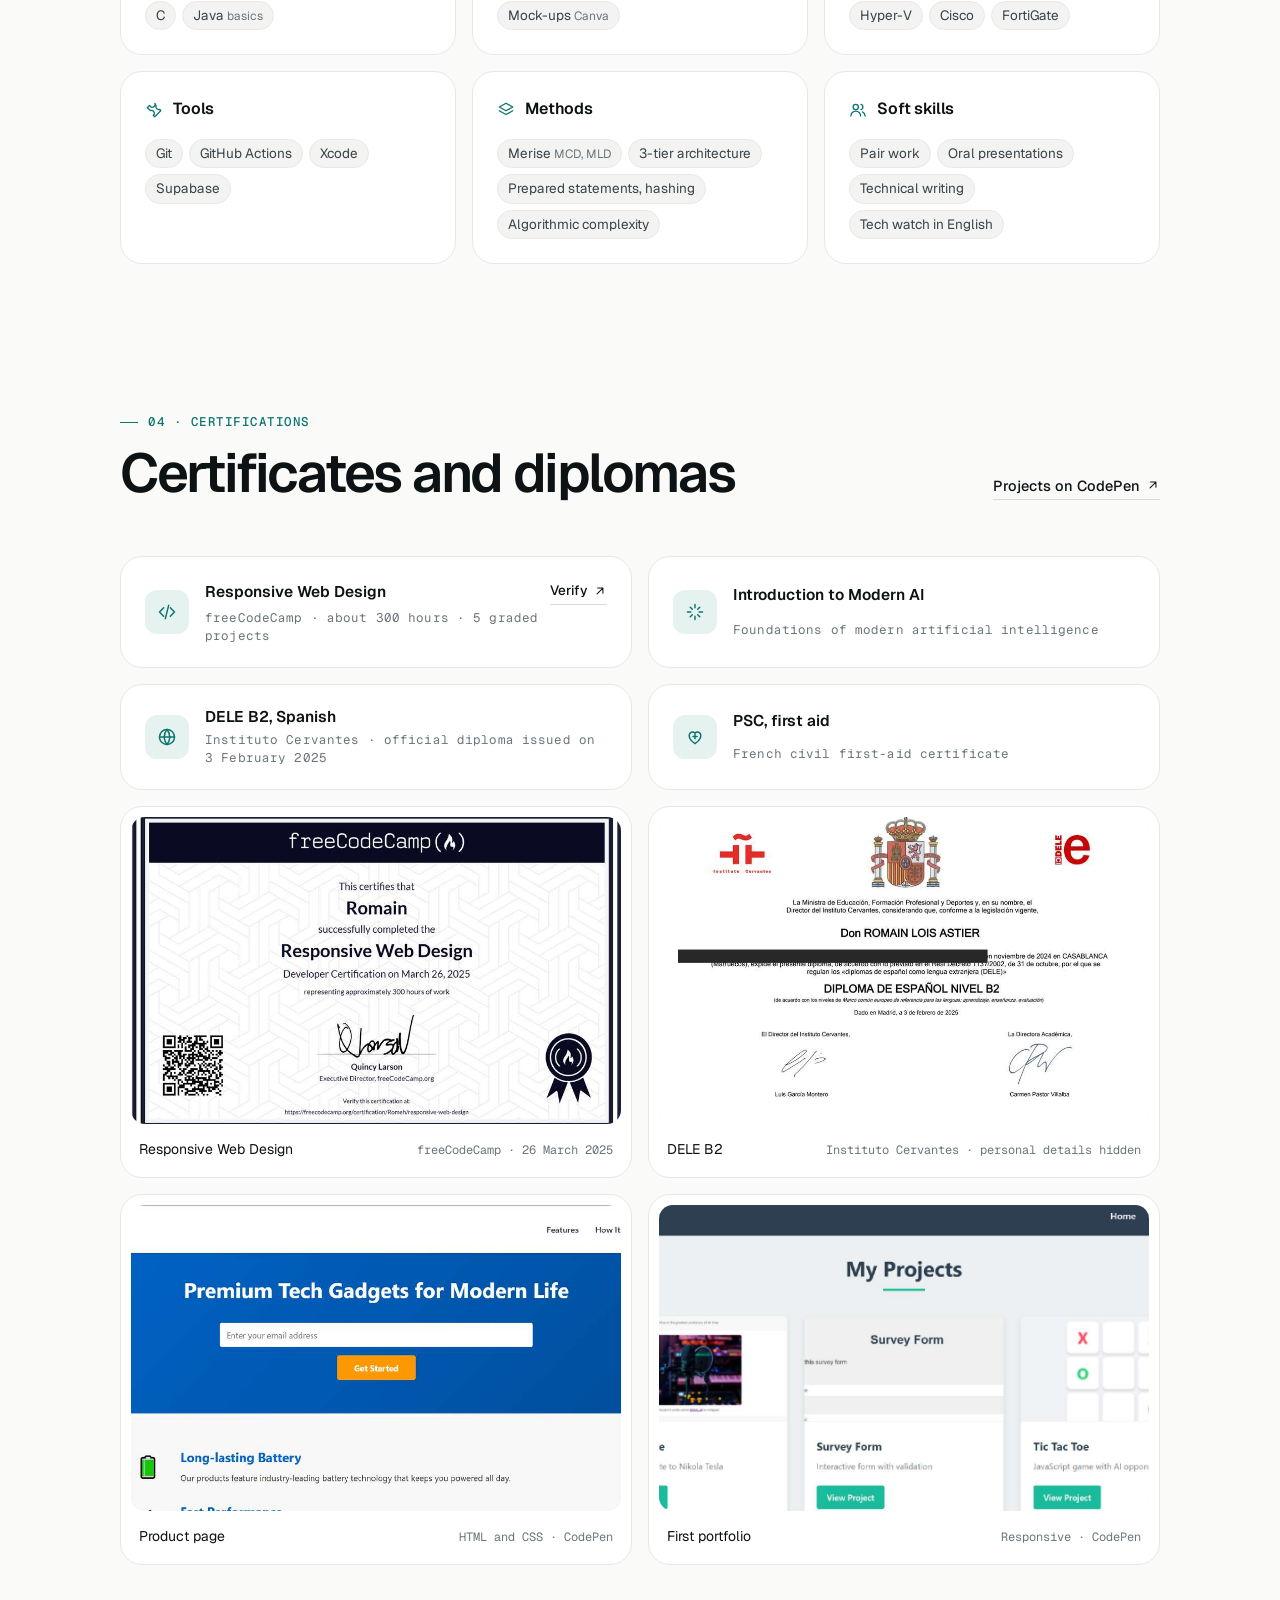
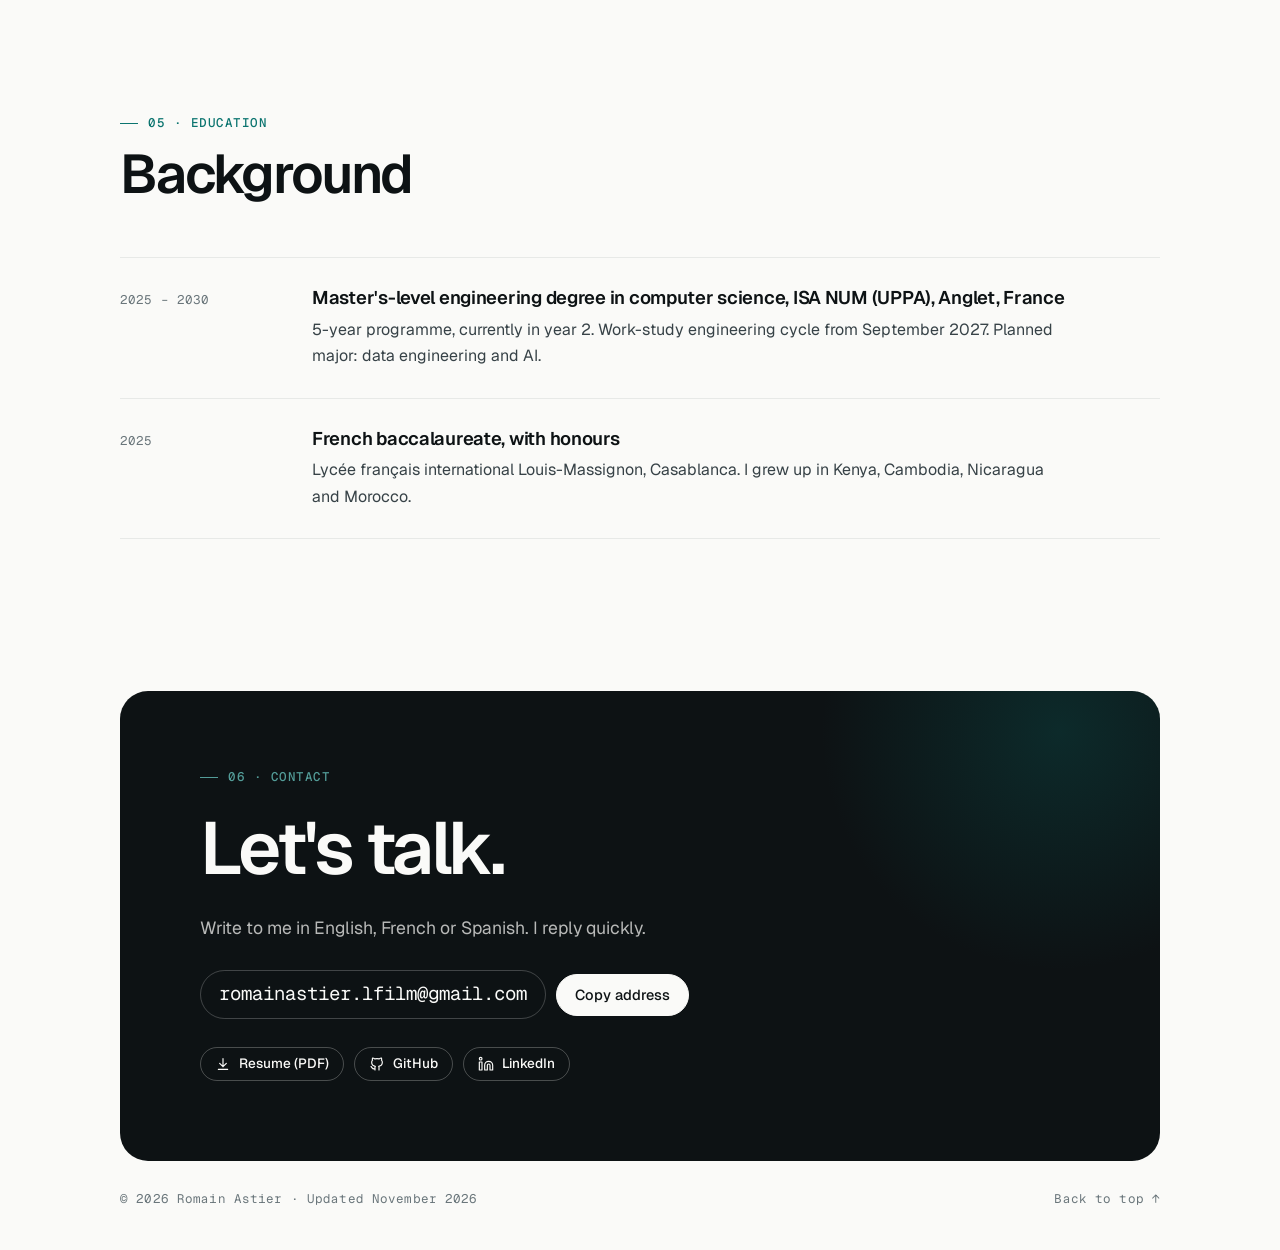
==== commit 0e1e4dbf: "Retire la préférence pour Lyon (CV et portfolio) Co-Authored-By: Claude Opus 5.5 <noreply@anthropic." ====
--- a/en.html
+++ b/en.html
@@ -866,7 +866,7 @@
     <div class="seek-card reveal">
       <div class="k mono"><span>Work-study</span><span>from September 2027</span></div>
       <strong>3 years</strong>
-      <p>Engineering cycle at ISA NUM, in data or AI, in France, ideally Lyon.</p>
+      <p>Engineering cycle at ISA NUM, in data or AI, anywhere in France.</p>
     </div>
     <p class="facts mono reveal">
       <span><svg class="ico"><use href="#i-pin"/></svg>Studying in Anglet, France</span>
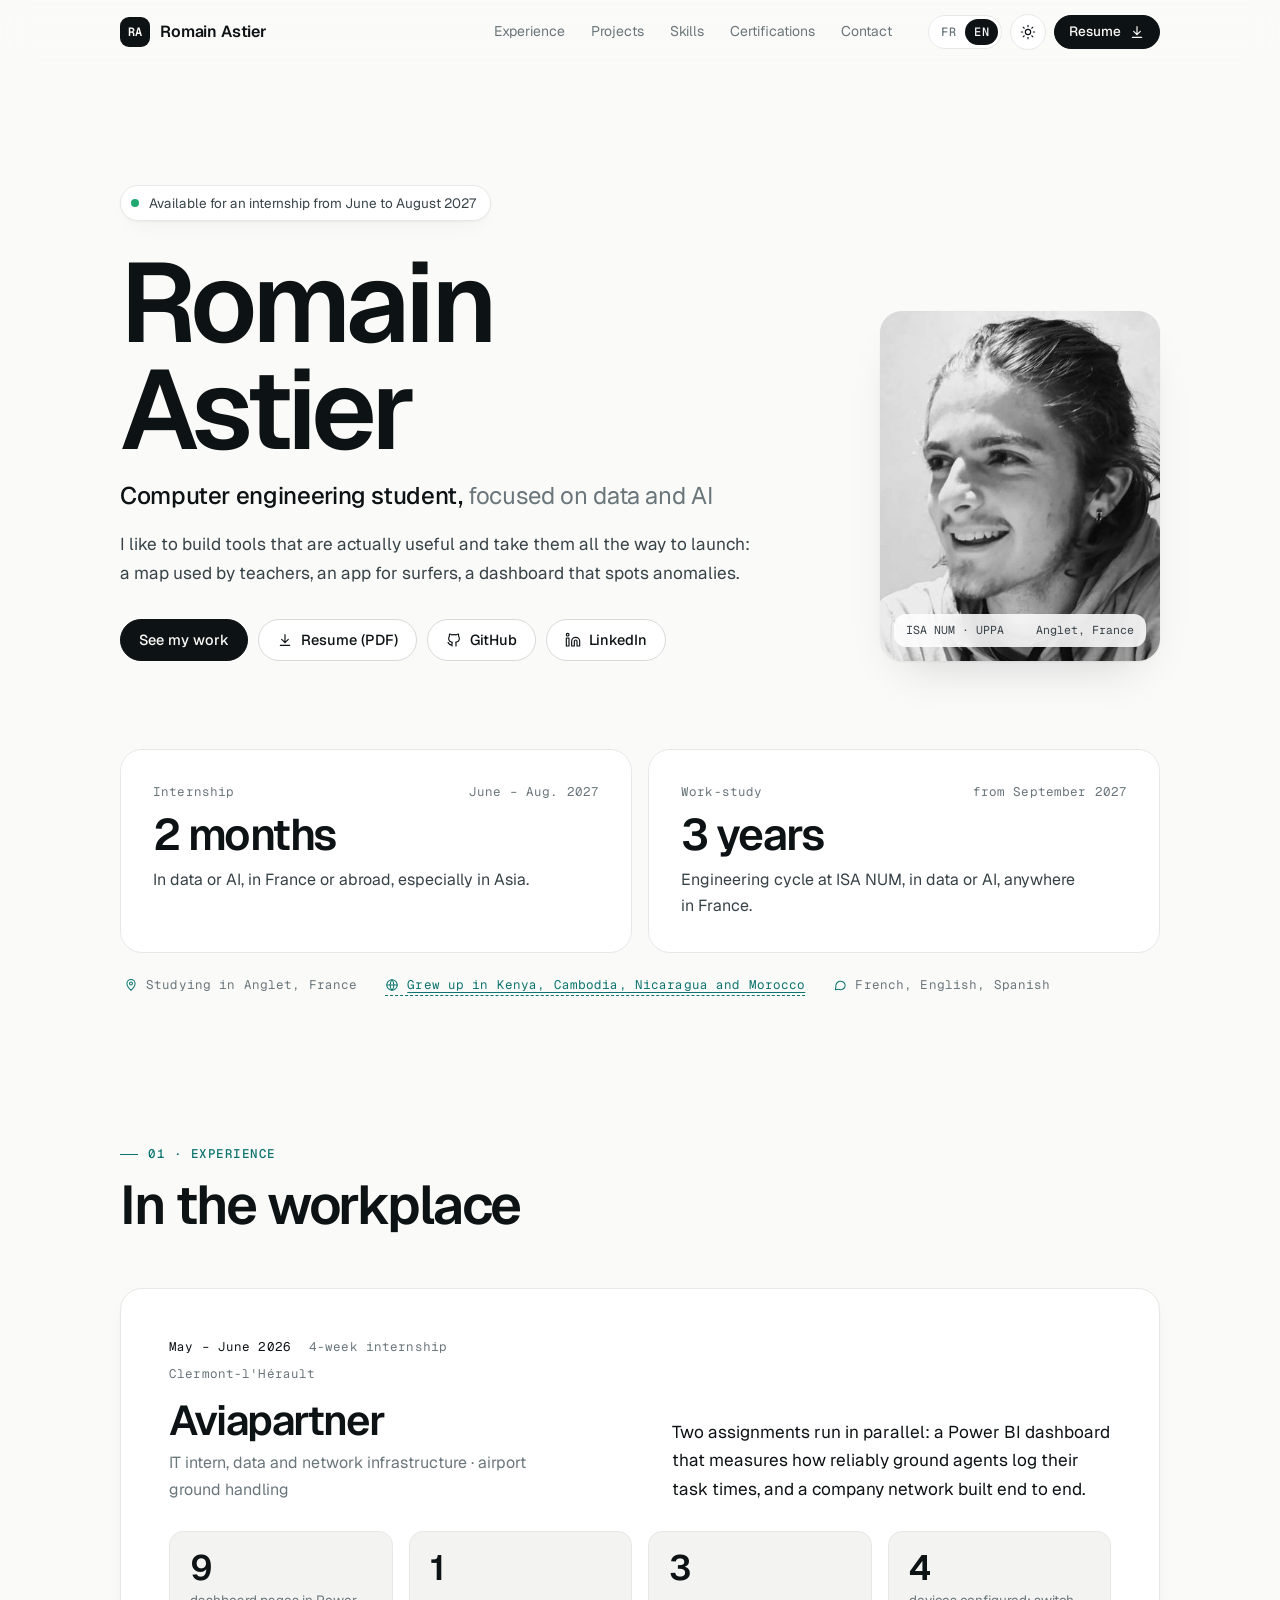
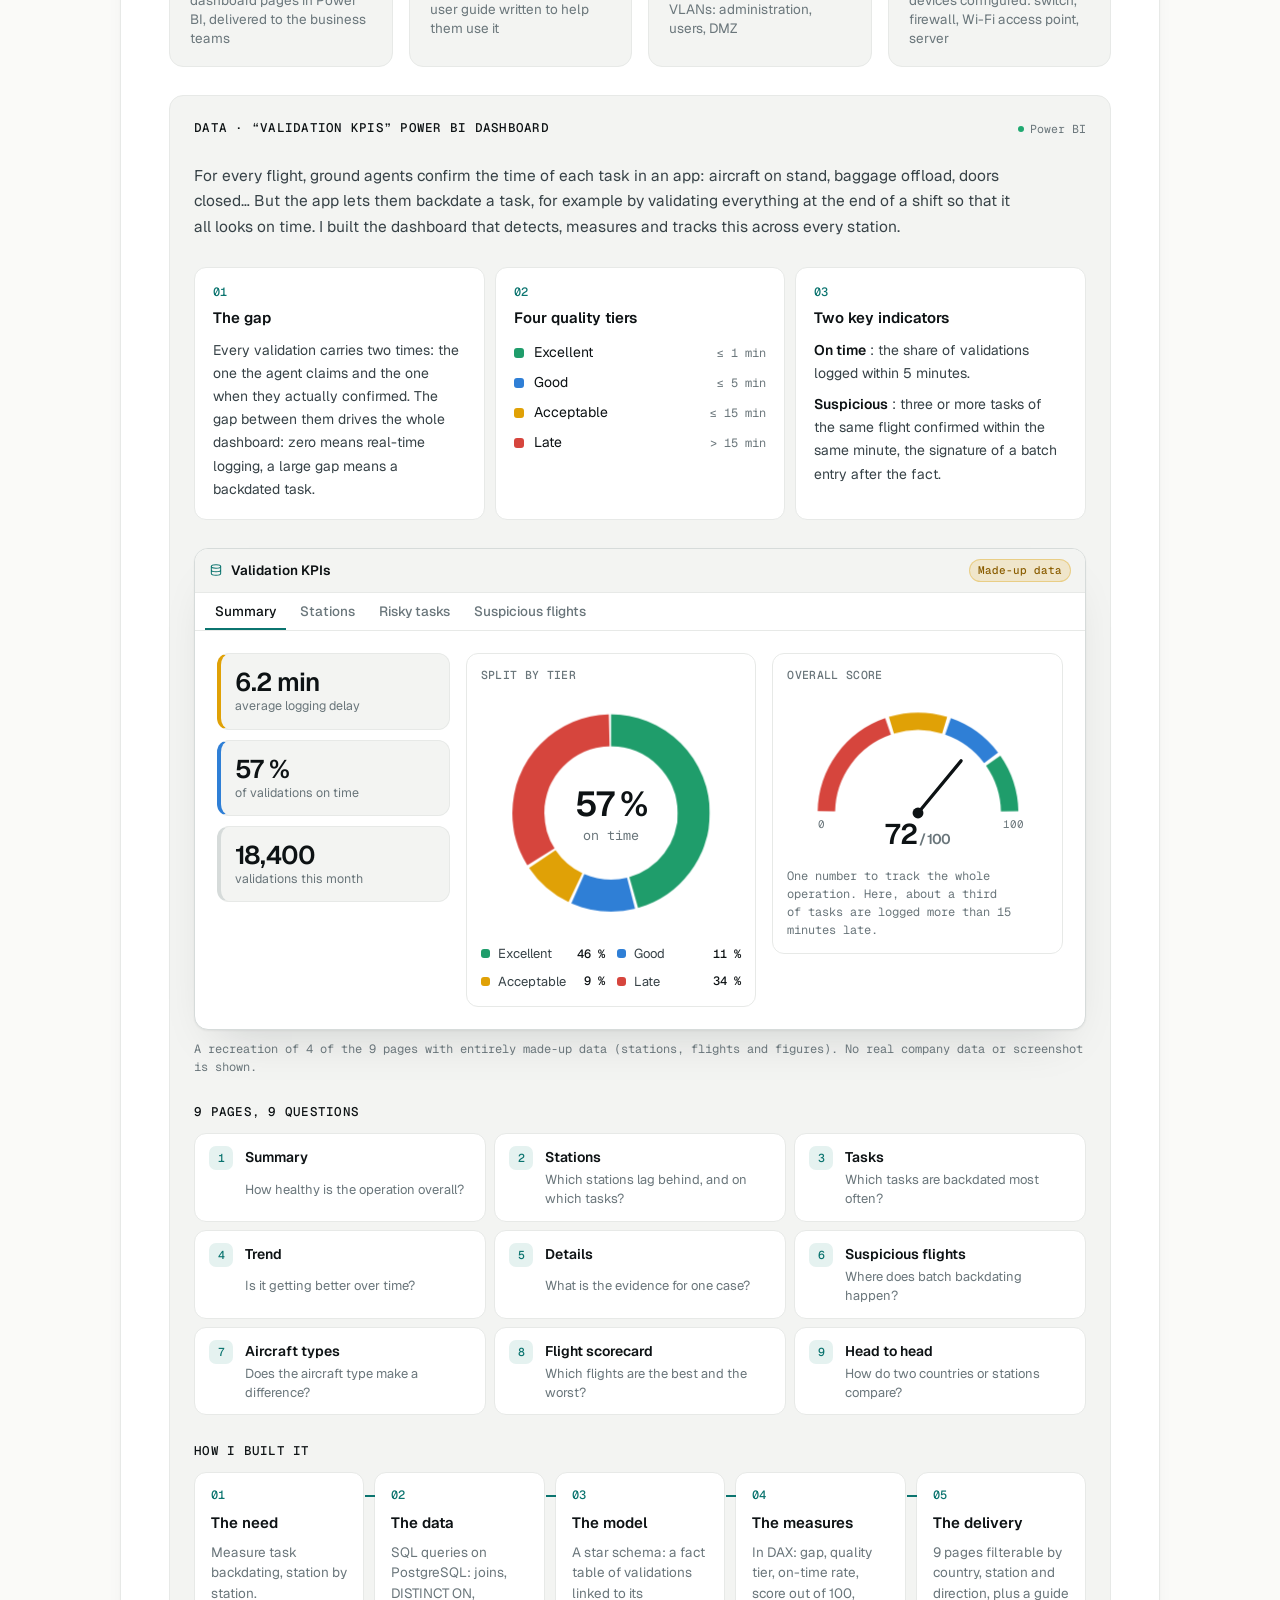
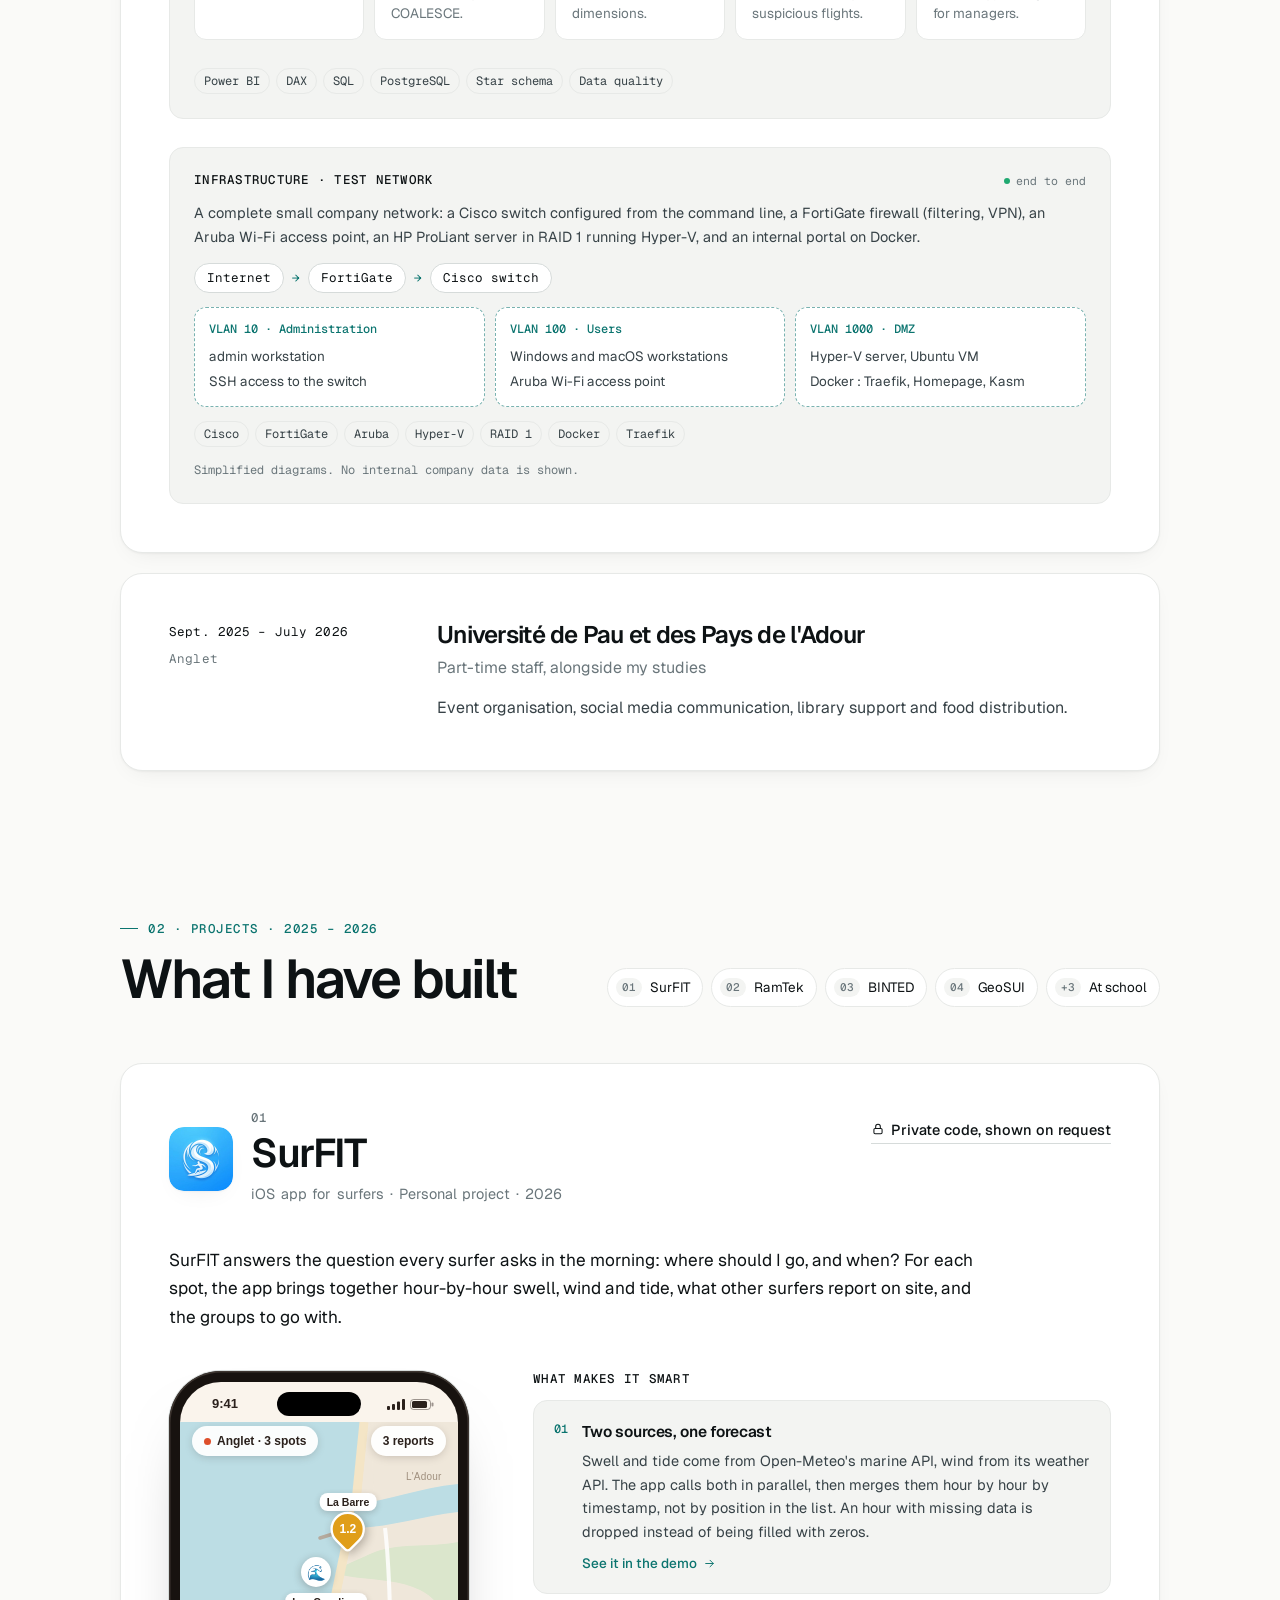
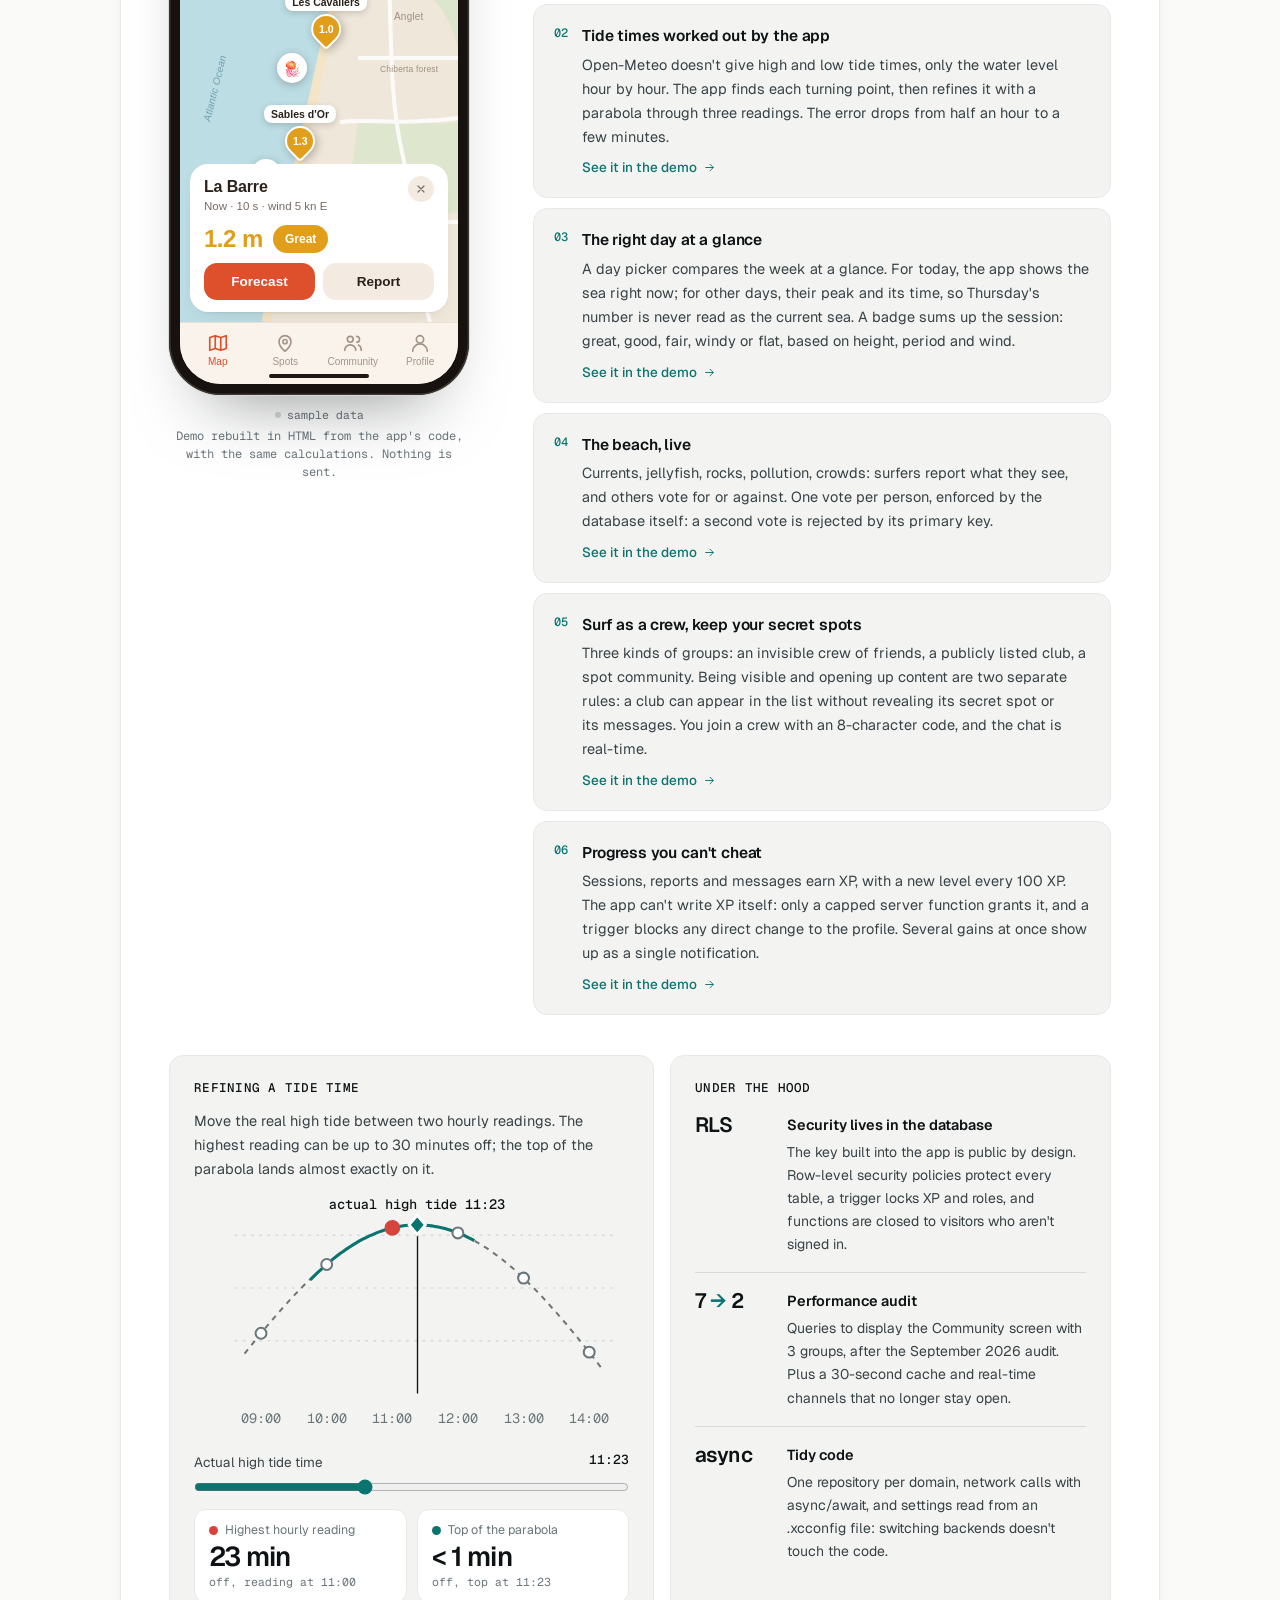
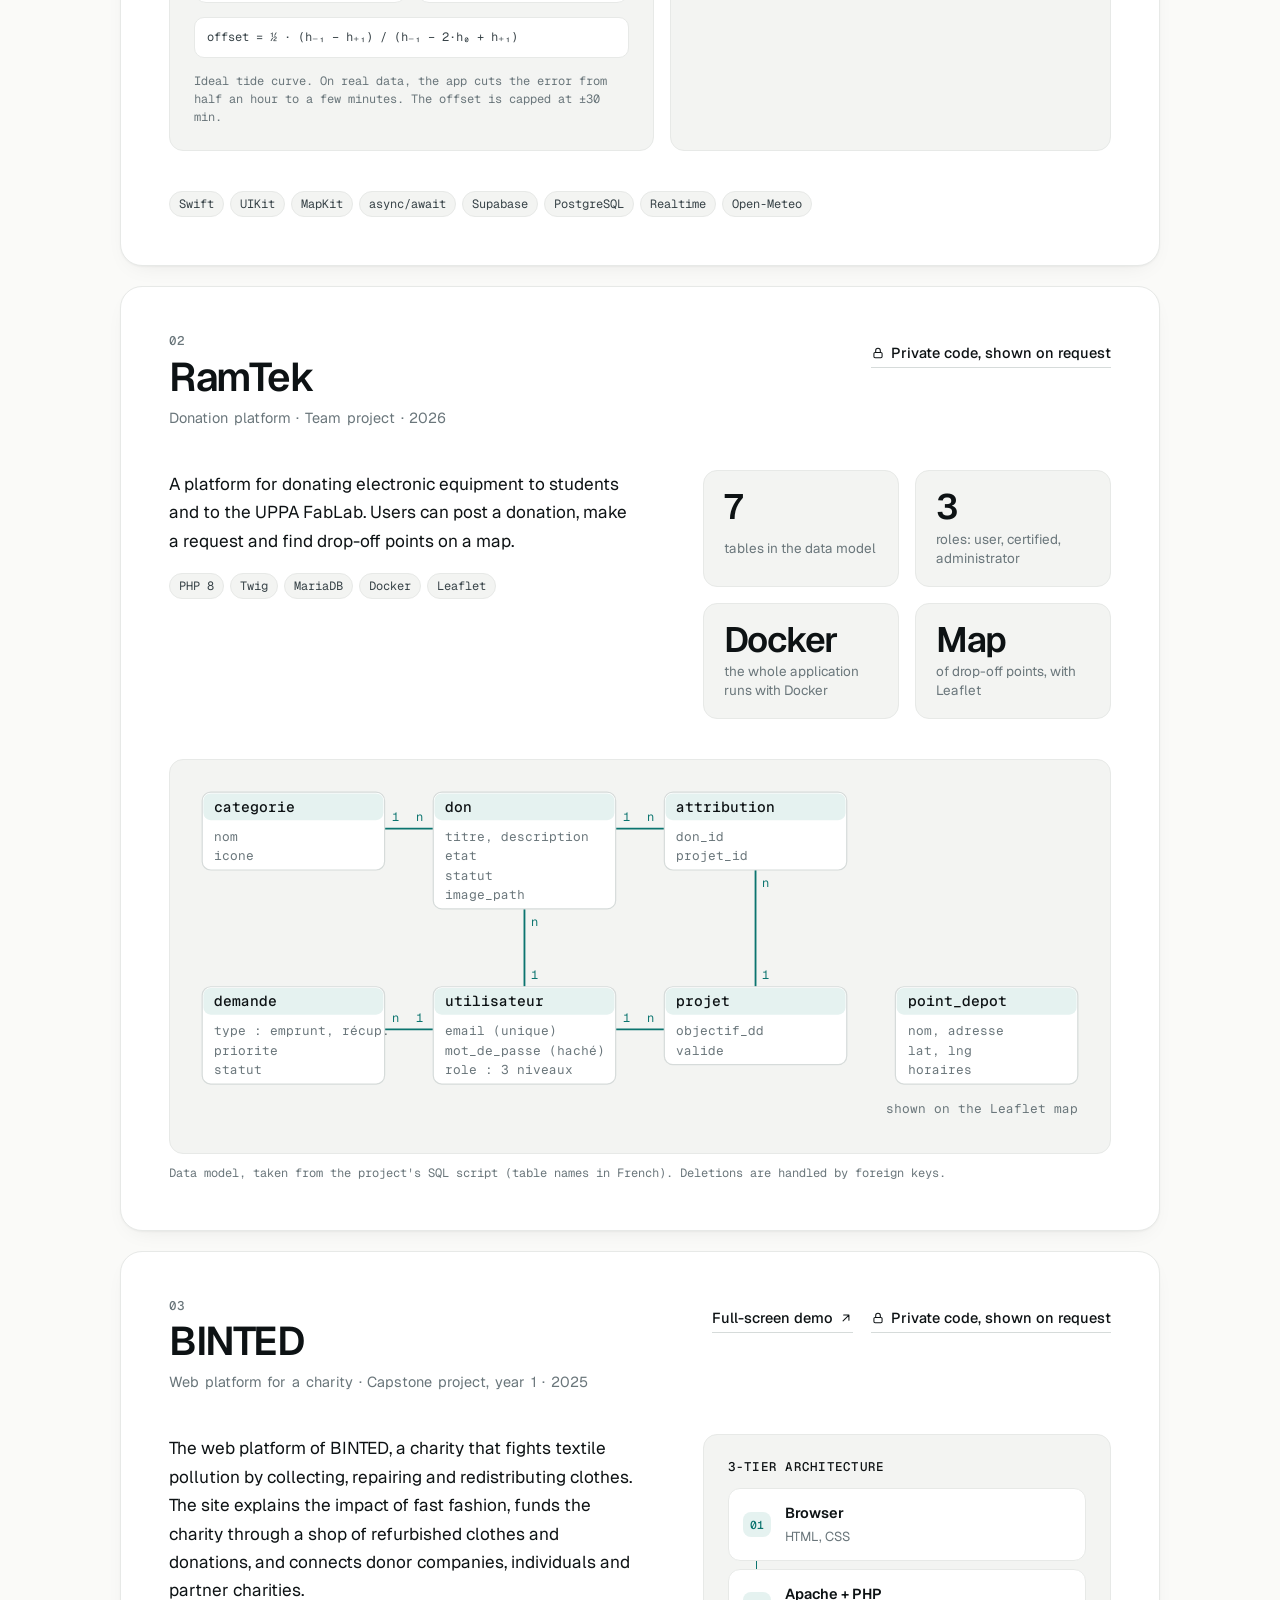
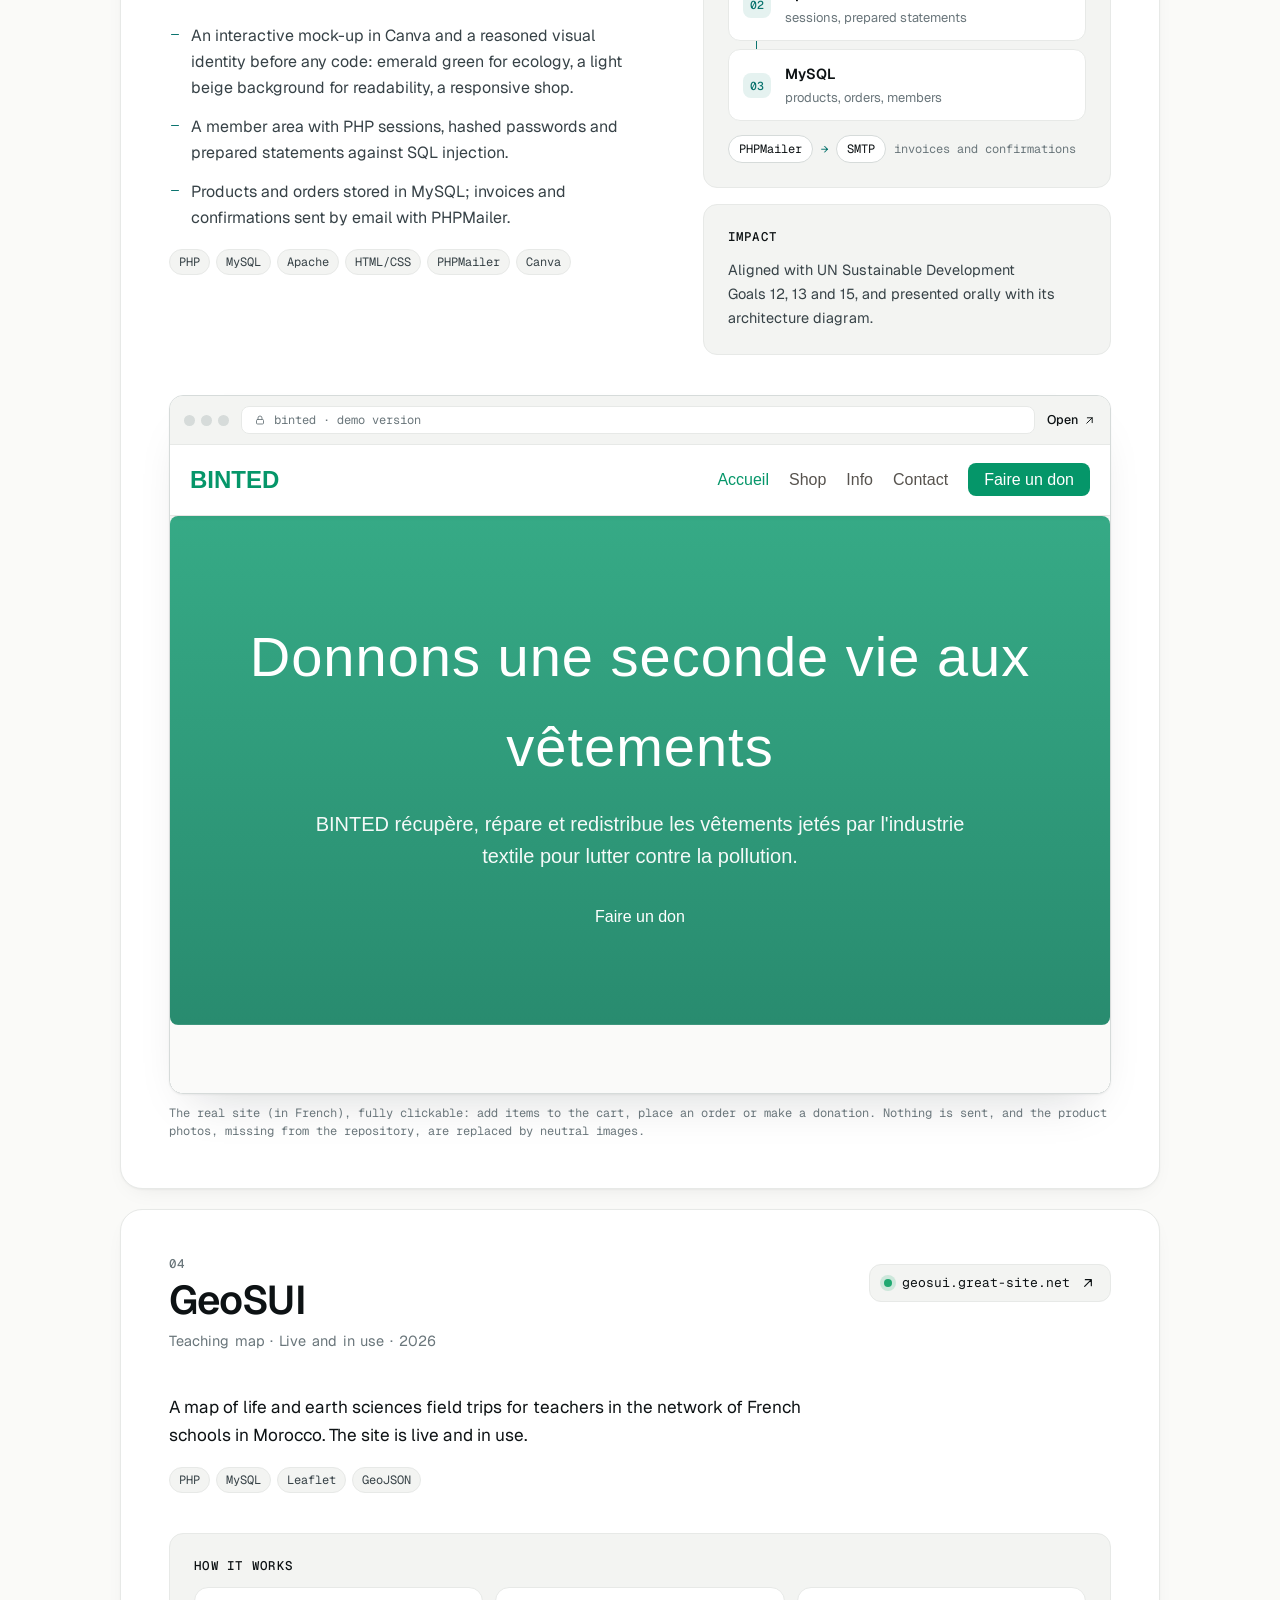
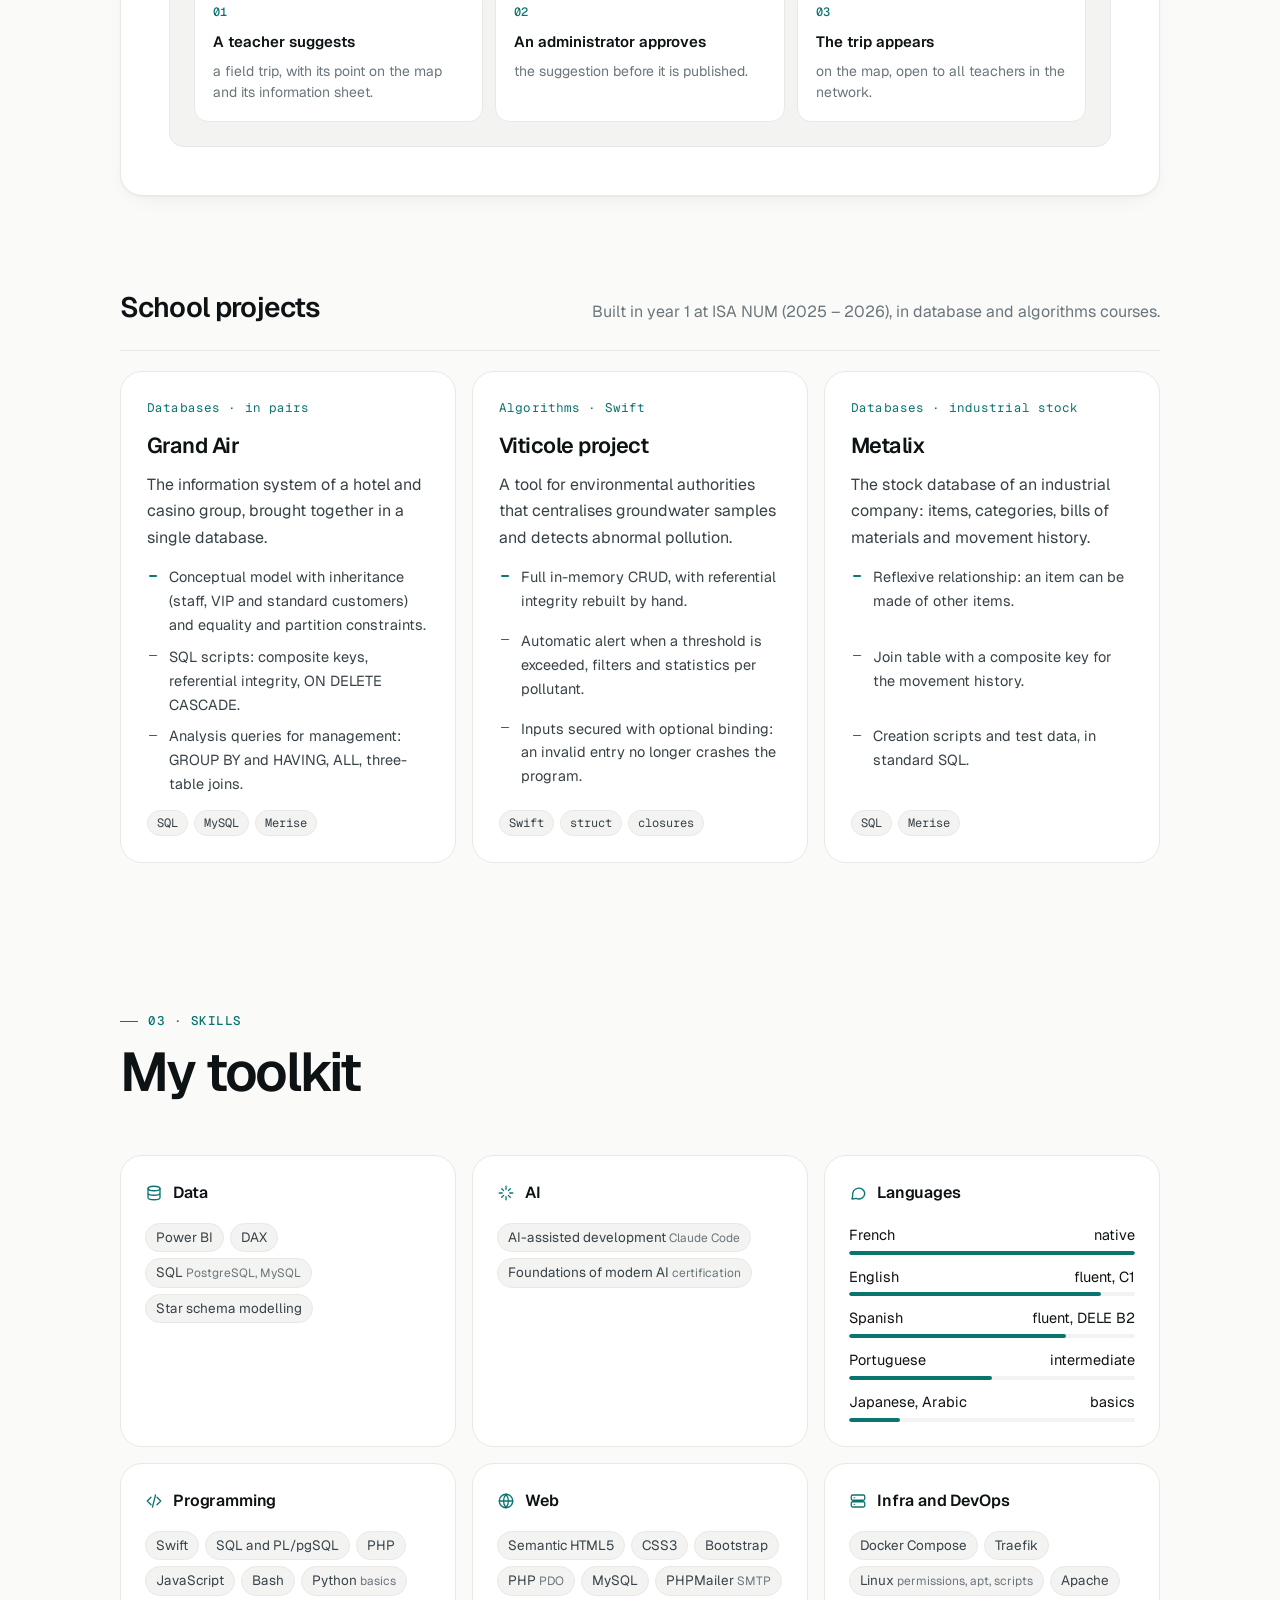
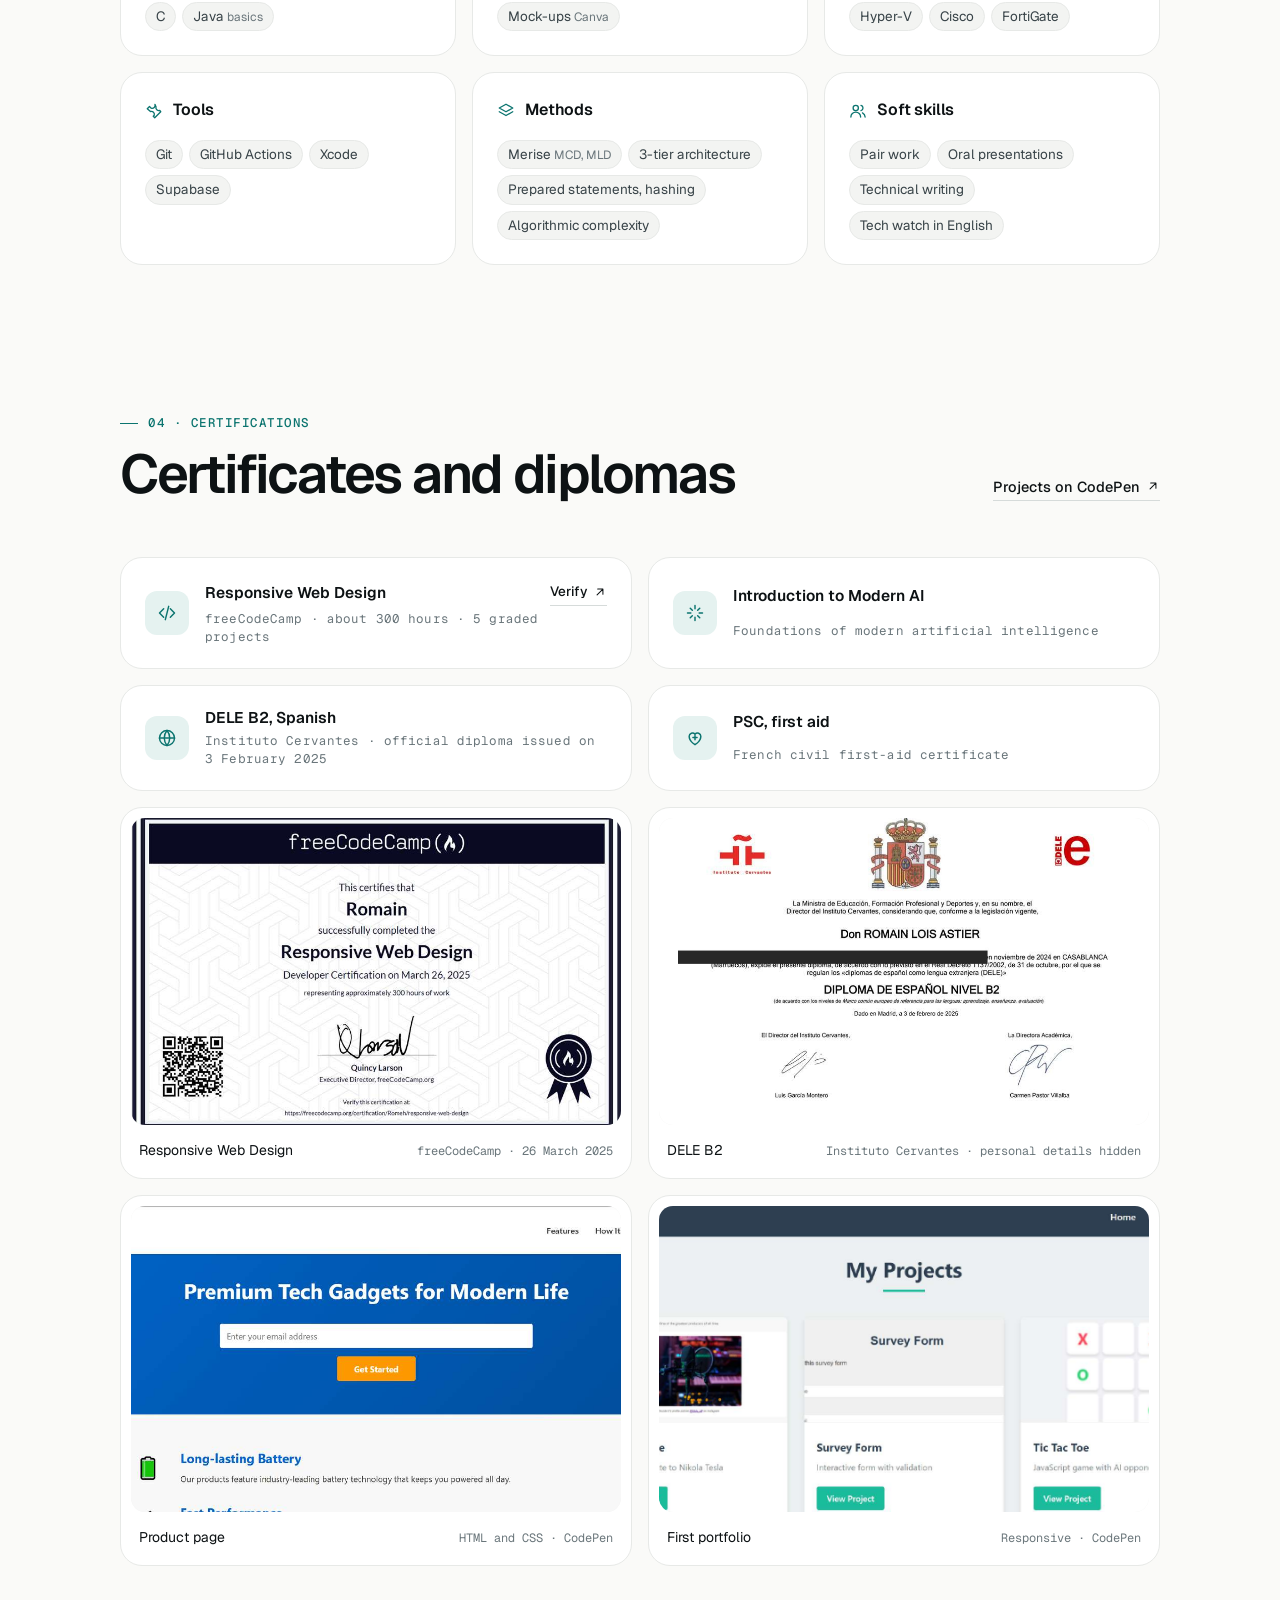
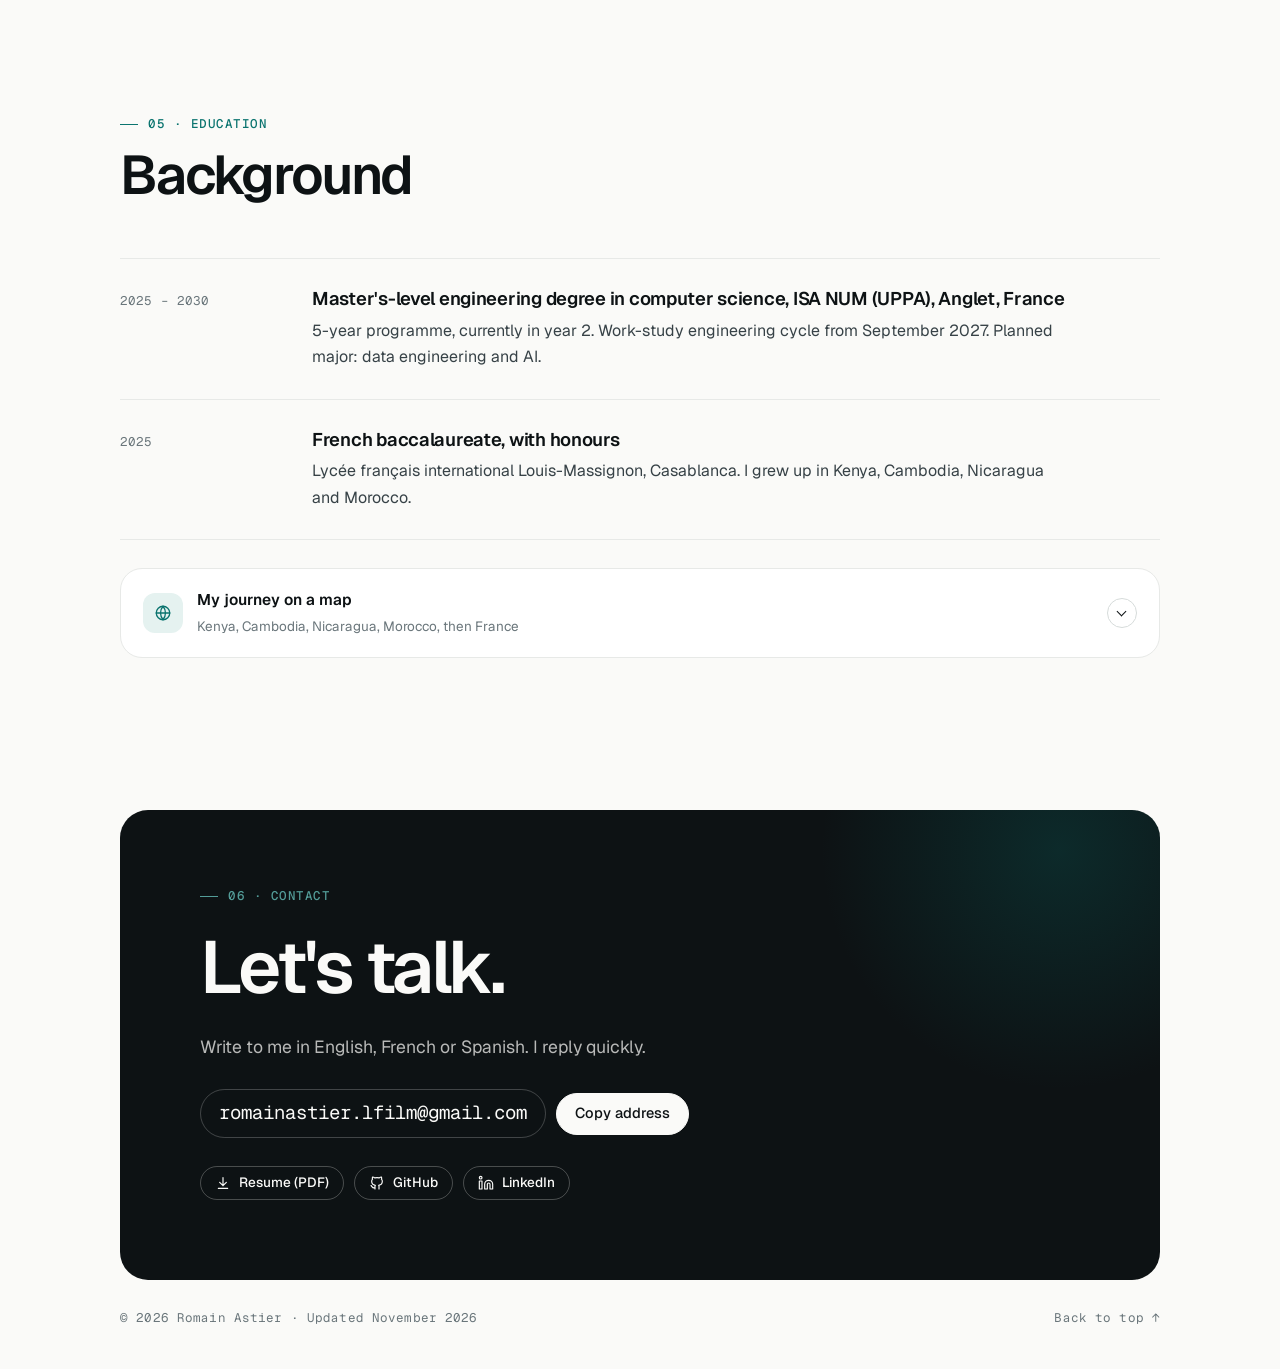
==== commit 18269e20: "Ajoute la carte du parcours, dates de stage juin-août 2027 et CV à jour" ====
--- a/en.html
+++ b/en.html
@@ -4,7 +4,7 @@
 <meta charset="utf-8">
 <meta name="viewport" content="width=device-width, initial-scale=1, viewport-fit=cover">
 <title>Romain Astier · Portfolio</title>
-<meta name="description" content="Portfolio of Romain Astier, computer engineering student focused on data and AI. Looking for a 2-month internship from May 2027 (France or abroad, especially Asia) and a work-study position from September 2027.">
+<meta name="description" content="Portfolio of Romain Astier, computer engineering student focused on data and AI. Looking for a 2-month internship between June and August 2027 (France or abroad, especially Asia) and a work-study position from September 2027.">
 <meta property="og:title" content="Romain Astier · Portfolio">
 <meta property="og:description" content="Computer engineering student · data and AI">
 <meta name="theme-color" content="#fafaf8" media="(prefers-color-scheme: light)">
@@ -763,6 +763,53 @@
   .hood p { font-size: 14px; color: var(--ink-2); }
   @media (max-width: 400px) { .hood li { grid-template-columns: 1fr; } .hood li > b { grid-row: auto; } }
 
+  /* ---------- Carte du parcours ---------- */
+  .journey { margin-top: 28px; background: var(--surface); border: 1px solid var(--line); border-radius: var(--r-lg); overflow: hidden; }
+  .journey summary { list-style: none; cursor: pointer; display: grid; grid-template-columns: auto minmax(0, 1fr) auto; gap: 14px; align-items: center; padding: 18px 22px; }
+  .journey summary::-webkit-details-marker { display: none; }
+  .journey summary strong { display: block; color: var(--ink); font-weight: 600; font-size: 15.5px; }
+  .journey summary small { color: var(--muted); font-size: 13.5px; }
+  .jr-ico { width: 40px; height: 40px; border-radius: 12px; background: var(--accent-soft); color: var(--accent); display: grid; place-items: center; }
+  .jr-ico .ico { width: 18px; height: 18px; }
+  .jr-chev { width: 30px; height: 30px; border-radius: 50%; border: 1px solid var(--line-2); position: relative; transition: transform .3s var(--ease); }
+  .jr-chev::before { content: ""; position: absolute; left: 10px; top: 9px; width: 7px; height: 7px; border-right: 1.75px solid var(--ink); border-bottom: 1.75px solid var(--ink); transform: rotate(45deg); }
+  .journey[open] .jr-chev { transform: rotate(180deg); }
+  .journey summary:hover .jr-chev { border-color: var(--ink); }
+  .jr-body { display: grid; grid-template-columns: minmax(0, 1.9fr) minmax(0, 1fr); gap: clamp(20px, 3vw, 36px); padding: 4px 22px 24px; align-items: center; }
+  @media (max-width: 860px) { .jr-body { grid-template-columns: minmax(0, 1fr); } }
+  .jr-fig { display: grid; gap: 10px; }
+  .jr-map { width: 100%; height: auto; display: block; }
+  .jr-sphere { fill: var(--surface-2); }
+  .jr-grat { fill: none; stroke: var(--line); stroke-width: .6; }
+  .jr-land { fill: color-mix(in srgb, var(--ink) 11%, var(--surface)); stroke: none; }
+  .jr-visited { fill: color-mix(in srgb, var(--accent) 32%, var(--surface)); stroke: var(--surface); stroke-width: .5; }
+  .jr-lived { fill: var(--accent); stroke: var(--surface); stroke-width: .6; }
+  .jr-arc { fill: none; stroke: var(--ink); stroke-width: 1.6; stroke-dasharray: 1; stroke-dashoffset: 0; stroke-linecap: round; opacity: .75; }
+  .jr-pt circle { fill: var(--ink); stroke: var(--surface); stroke-width: 2.5; }
+  .jr-pt text { fill: var(--bg); font: 600 11px/1 var(--mono); }
+  .jr-legend { display: flex; flex-wrap: wrap; gap: 6px 18px; font: 400 12px/1.4 var(--mono); color: var(--muted); }
+  .jr-legend i { display: inline-block; width: 10px; height: 10px; border-radius: 3px; margin-right: 7px; vertical-align: -1px; }
+  .jr-legend .lv { background: var(--accent); }
+  .jr-vdot { fill: color-mix(in srgb, var(--accent) 55%, var(--surface)); stroke: var(--surface); stroke-width: 1; }
+  .jr-vlist { flex-basis: 100%; font: 400 13px/1.55 var(--sans, inherit); color: var(--muted); }
+  .jr-legend .vs { background: color-mix(in srgb, var(--accent) 32%, var(--surface)); }
+  .jr-steps { list-style: none; display: grid; gap: 4px; counter-reset: jr; }
+  .jr-steps li { counter-increment: jr; display: grid; grid-template-columns: auto minmax(0, 1fr); gap: 1px 12px; padding: 10px 0; border-top: 1px solid var(--line); }
+  .jr-steps li:first-child { border-top: 0; }
+  .jr-steps li::before { content: counter(jr); grid-row: span 2; width: 24px; height: 24px; border-radius: 50%; background: var(--ink); color: var(--bg); display: grid; place-items: center; font: 600 11px/1 var(--mono); margin-top: 1px; }
+  .jr-steps b { color: var(--ink); font-weight: 600; font-size: 15px; }
+  .jr-steps b em { font: 400 11.5px/1 var(--mono); font-style: normal; color: var(--muted); margin-left: 8px; letter-spacing: .02em; }
+  .jr-steps span { font-size: 14px; color: var(--ink-2); line-height: 1.5; }
+  .jr-link { display: inline-flex; align-items: center; gap: 8px; border-bottom: 1px dashed currentColor; }
+  .jr-link:hover { color: var(--ink); }
+  @media (prefers-reduced-motion: no-preference) {
+    .journey[open] .jr-arc { animation: jrdraw .9s var(--ease) both; animation-delay: calc(var(--i) * .45s); }
+    .journey[open] .jr-pt { animation: jrpop .45s var(--ease) both; animation-delay: calc(var(--i) * .45s); transform-box: fill-box; }
+  }
+  @keyframes jrdraw { from { stroke-dashoffset: 1; } }
+  @keyframes jrpop { from { opacity: 0; } }
+  @media (max-width: 560px) { .journey summary { padding: 16px; } .jr-body { padding: 0 16px 18px; } .jr-pt circle { r: 15; } .jr-pt text { font-size: 15px; } }
+
   /* ---------- Apparition au défilement ---------- */
   @media (prefers-reduced-motion: no-preference) {
     .js .reveal { opacity: 0; transform: translateY(18px); transition: opacity .8s var(--ease), transform .8s var(--ease); }
@@ -840,7 +887,7 @@
 
   <section class="hero" aria-labelledby="nom">
     <div>
-      <p class="status reveal"><span class="pulse" aria-hidden="true"></span>Available for an internship from May 2027</p>
+      <p class="status reveal"><span class="pulse" aria-hidden="true"></span>Available for an internship from June to August 2027</p>
       <h1 id="nom" class="reveal">Romain Astier</h1>
       <p class="role reveal">Computer engineering student, <span>focused on data and AI</span></p>
       <p class="lead reveal">I like to build tools that are actually useful and take them all the way to launch: a map used by teachers, an app for surfers, a dashboard that spots anomalies.</p>
@@ -859,7 +906,7 @@
 
   <section class="seek" aria-label="What I am looking for">
     <div class="seek-card reveal">
-      <div class="k mono"><span>Internship</span><span>from May 2027</span></div>
+      <div class="k mono"><span>Internship</span><span>June – Aug. 2027</span></div>
       <strong>2 months</strong>
       <p>In data or AI, in France or abroad, especially in Asia.</p>
     </div>
@@ -870,7 +917,7 @@
     </div>
     <p class="facts mono reveal">
       <span><svg class="ico"><use href="#i-pin"/></svg>Studying in Anglet, France</span>
-      <span><svg class="ico"><use href="#i-globe"/></svg>Grew up in Kenya, Cambodia, Nicaragua and Morocco</span>
+      <a href="#parcours" class="jr-link" data-open-journey><svg class="ico"><use href="#i-globe"/></svg>Grew up in Kenya, Cambodia, Nicaragua and Morocco</a>
       <span><svg class="ico"><use href="#i-chat"/></svg>French, English, Spanish</span>
     </p>
   </section>
@@ -1449,6 +1496,22 @@
         </div>
       </div>
     </div>
+    <details class="journey reveal" id="parcours">
+      <summary><span class="jr-ico"><svg class="ico"><use href="#i-globe"/></svg></span><span><strong>My journey on a map</strong><small>Kenya, Cambodia, Nicaragua, Morocco, then France</small></span><span class="jr-chev" aria-hidden="true"></span></summary>
+      <div class="jr-body">
+        <figure class="jr-fig">
+          <svg viewBox="0 0 960 470" class="jr-map" role="img" aria-labelledby="jr-t"><title id="jr-t">World map: Kenya, Cambodia, Nicaragua, Morocco, then France</title><path class="jr-land" d="M949,330.8L949.8,330.3L950.6,331.2L949.7,332.9L947.9,333.4L946.4,333L946.5,331.5L947.8,330.4ZM955.4,326L956,325.9L955.3,327.5L955,327.7L953,328.5L951.1,329.2L951,327.9L952.6,327.3L953.5,327.1L955.4,326ZM579.7,146.2L580.9,148.7L583.5,149.4L585.6,151L589.4,151.6L593.5,150.7L593.6,149.9L592.8,147.6L592.7,144.2L590.4,143L590.8,140.8L589,140.6L589.2,137.8L591.8,138.6L593.9,137.6L591.7,135.6L590.6,133.7L588.7,134.6L588.8,137L587.6,134.8L587.4,134L587.8,132.7L587.1,131.5L583.9,130.4L582.3,127.5L580.7,126.7L580.5,125.6L583,125.9L582.7,123.5L584.8,123L587.1,123.5L587,120.3L586.2,118.3L583.7,118.5L581.4,117.7L578.7,119.1L576.4,119.8L575.6,121.7L573.2,122.2L571.1,125.6L573.9,128.7L574,130.9L577.4,134.8L579,136.5L580.7,138.8L581.9,139L582.8,139.9L580.7,140.1L580.6,142.7L580.3,143.8L579.5,144.6ZM76.7,59.4L76.8,59.6L76.4,59.7L76.7,59.4ZM877.2,59.7L876.5,60.8L873.2,61.1L876.4,64L876.2,64.6L874,64.5L871.1,63.5L867.2,62.6L865.3,61.4L862.5,60.9L860.3,61.3L858,60.3L857.3,59.2L855.4,59.9L857.9,61.2L858,62.5L858,62.5L856.5,63.7L853.4,63.5L857.1,65.1L861,67.5L862.9,68.3L864.4,69.5L864.7,70.3L859.7,69.6L855.6,71.9L853.9,72.2L852.4,74.3L850.8,76.1L851.3,77.5L846,75.4L842.1,77.8L840,76.7L838.9,78L835.4,77.6L836.5,79.5L836.2,82.5L837.3,83.7L840.6,84.4L844.1,88.9L841.9,89L843,91.6L845.1,92.9L842.1,94.5L844,98.1L840.9,98.8L842.5,102L841.1,105L838.6,102.8L834.2,98.2L827.7,91.3L825.4,87L826,85.2L824.9,83.7L828,83L829,79.2L830.3,76.1L832.3,73.7L830.2,69.6L827.6,69.8L828.5,72.3L825.6,75.5L820.4,71.9L815.4,72.9L813.9,77.9L817.4,79.7L812.8,80.5L809.5,80.8L807.8,78.7L803.8,78.2L802.1,79.7L794.5,79.2L787.5,80.1L784.2,86L780,93.3L784.1,93.7L786.5,95.6L789.4,96.3L789.9,94.8L792.7,95L798.5,98.4L800.4,101.1L800.4,104.3L802.6,108.1L804.5,113.2L803.3,117.8L803.7,120.1L802.2,123.9L800.6,127.6L799.9,129.5L797.4,131.5L795.7,131.5L793.4,129.9L791,132.3L791.1,133.4L790,133.2L789.4,134.3L789.1,135.4L790.2,137.8L789.2,138.5L788.9,139.1L788.4,140.1L786.8,140.6L786.1,141.5L786.6,142.9L786.4,143.3L787.7,143.8L789.7,145.3L793.6,149.2L795,151.3L796.5,155.1L796.1,156.9L793.9,157.6L792.2,159L789.9,159.2L789,157.4L788.6,154.9L786.2,151.5L788,150.9L785.1,148.1L783.6,147.5L783.5,148.1L782.8,148.4L782.5,147.8L781.7,147.5L780.8,146.9L780.9,145.5L781.4,145.1L780.9,144.5L780.9,142.7L780.5,142.2L778.8,141.8L777.2,140.9L773.9,141.9L772.6,143.4L770.1,144.3L770.9,142.8L769.9,141.5L771.1,139.3L769,137.6L767.2,138.7L765.1,141L764.3,143.2L761.8,143.3L761,144.9L763.2,147.1L765.6,147.6L766.2,149.1L768.6,150.1L770.7,147.7L773.6,149L775.3,149.1L776.4,150.8L772.9,151.7L772.3,153.5L770.3,155.2L769.7,157.5L773.1,159.3L775.2,162.6L777.8,165.6L780.4,168.2L781.1,170.7L779.7,171.6L780.8,173.3L782.7,174.4L783,177.1L783,179.7L781.6,180L780.5,183.6L779.3,187.9L777.6,191.9L774.5,195L771.2,197.8L768.1,198.1L766.7,199.6L765.5,198.5L764.3,200.2L760.7,201.8L757.8,202.4L757.5,205.9L756,206L754.8,203.6L755.3,202.4L751.3,201.3L750.1,201.8L746.9,204.7L745,207.8L744.8,210.1L747.4,213.6L750.6,217.9L753.4,220L755.5,222.6L757.5,228.7L757.7,234.5L755.5,236.7L752.5,238.8L750.3,241.6L747,244.7L745.8,242.6L746.5,240.3L744.2,238.4L741.8,238L740.5,236.2L738.8,232.8L736.1,231.3L733.7,231.4L733.9,228.8L731.4,228.8L731.5,232.4L730.4,237.3L729.7,240.2L730,242.6L731.9,242.7L733.2,245.7L733.9,248.5L735.6,250.4L737.3,250.8L738.9,252.5L739.6,252.8L741.3,254.8L742.6,257L742.8,259.2L742.6,260.7L742.9,261.9L743.1,263.8L744.2,264.7L745.3,267.7L745.3,268.8L743.3,269L740.5,266.5L737.1,263.9L736.8,262.2L735,260L734.6,257.3L733.5,255.5L733.7,253.1L733,251.7L731.8,250.4L731.3,248.8L729.6,247L728.2,245.4L727.8,247.3L727.2,245.5L727.3,243.4L728,240.3L727.5,237.8L728.2,235.3L727.1,233.3L727,229.7L725.7,228L724.4,224.1L723.4,219.9L721.9,217.2L720.2,218.8L717.3,221.2L715.7,220.9L713.8,220.1L714.3,216L713.4,212.9L710.7,209.1L710.9,207.9L709.2,207.5L706.8,204.8L705.8,203L705.4,201.3L704.6,199.8L703.2,197.8L700.6,197.7L701,199.1L700.4,200.9L699.1,200.2L698.8,200.8L698,200.5L696.9,200.2L696.6,201.4L694.7,201.3L691.4,202L691.9,204.5L690.6,206.5L686.9,208.7L684.2,212.6L682.3,214.7L679.7,216.9L679.9,218.4L678.6,219.2L676.1,220.4L674.8,220.6L674.2,223.1L675.1,227.4L675.5,230.1L674.5,233.3L674.9,238.9L673.4,239L672.3,241.5L673.2,242.6L670.6,243.6L669.8,245.8L668.7,246.8L665.9,243.7L664.3,239.1L663,235.7L661.9,234.2L660.2,231L659.2,226.9L658.6,224.8L655.7,220.3L654,213.8L652.7,209.6L652.3,205.6L651.4,202.5L647.6,204.5L645.6,204.1L641.5,200.1L642.7,198.9L641.8,197.6L638.2,194.7L636.1,193.9L635,191.5L632.5,189L627.5,189.6L623,189.7L619.2,190.1L613.9,189.1L610.8,188.4L607.6,188L606,183.9L604.7,183.3L602.6,183.9L600,185.5L596.5,184.4L593.5,181.8L590.8,180.9L588.6,177.7L586.2,173.3L584.8,173.9L582.9,172.8L582,174.1L580.4,173.9L581.1,175.4L580.9,176.1L582,178.6L583.4,181.5L584.8,182.2L585.4,183.4L587.4,184.8L587.6,186.2L587.5,187.3L587.9,188.4L588.8,189.3L589.3,190.4L589.7,191.2L589.3,188.8L589.9,187.1L590.7,186.7L591.6,187.7L591.8,189.7L591.4,191.6L592,192.9L592.5,192.7L592.7,193.7L594.8,193.1L597.1,193.2L598.8,193.3L600.5,191.1L602.3,188.9L603.9,186.9L604.6,185.8L604.9,186.1L604.8,187.4L604.5,188L605.1,190.7L606.6,192.9L608.3,194.1L610.3,194.6L612,195.2L613.5,197.1L614.3,198.2L615.3,198.6L615.4,199.3L614.6,201.3L614.2,202.2L613.1,203.3L612.3,205.6L611,205.4L610.5,206.2L610.2,207.9L610.7,210.1L610.4,210.5L609.1,210.5L607.5,211.7L607.3,213.3L606.7,214L605,214L603.9,214.8L604,216.2L602.7,217.1L601.2,216.8L599.3,217.9L598.1,218.1L596.1,219L595.6,220.4L595.6,221.6L592.9,223L588.4,224.5L586,226.8L584.8,227L583.9,226.8L582.3,228.2L580.5,228.8L578.2,229L577.5,229.2L576.9,230.1L576.2,230.3L575.7,231.1L574.4,231.1L573.5,231.5L571.5,231.3L570.7,229.4L570.7,227.6L570.2,226.6L569.6,224.2L568.7,222.8L569.3,222.7L568.9,221.2L569.2,220.5L569,219.1L568.6,217.7L567.7,216.7L567.4,215.3L565.9,214.2L564.3,211.4L563.4,208.7L561.3,206.4L560.1,205.9L558.1,202.7L557.6,200.4L557.6,198.4L555.8,194.8L554.5,193.5L552.9,192.8L551.9,190.9L552,190.1L551.2,188.4L550.3,187.7L549.1,185.2L547.3,182.5L545.7,180.2L544.4,180.3L544.7,178.4L544.7,177.3L545,175.9L544.9,175.5L544.2,176.8L543.7,179.3L543.1,181L542.5,181.6L541.5,180.5L540.2,179.1L538,174.3L537.7,174.6L539,178.1L540.9,181.4L543.3,186.6L544.4,188.4L545.4,190.3L548,194L547.5,194.5L547.7,196.7L551.1,199.7L551.6,200.4L552.7,203.6L552.1,204.2L552.6,207.6L553.8,211.6L554.9,212.4L556.5,213.6L558.3,217.4L559.2,220.5L560.8,222.1L564.8,225.2L566.4,227.1L568,229L568.9,230.1L570.4,231.1L571.1,232.2L571,233.5L569.4,234.3L570.7,235.2L571.6,235.8L572.2,237.2L573.5,238.6L574.9,238.6L577.6,237.7L580.6,237.4L583.1,236.3L584.5,236.1L585.5,235.5L587.1,235.4L588,235.3L589.3,234.8L590.8,234.5L592.1,233.4L593.2,233.4L593.3,234.3L593.1,236.2L593.1,237.9L592.6,239.1L591.9,242.7L590.6,246.4L589,250.6L586.6,255.4L584.3,259.1L580.9,263.6L578.1,266.3L573.9,269.6L571.2,272.1L568.1,276.1L567.4,277.8L566.8,278.6L564.8,279.9L564.1,281.3L563,281.5L562.6,283.8L561.7,285.2L561.1,287.4L559.9,288.4L559.9,288.4L558.6,292.5L558.7,294.4L560.5,295.6L560.6,296.4L559.8,298.4L559.9,299.4L559.7,301L560.6,303.1L561.7,306.3L562.8,307.1L563.2,308.5L563,311.8L563.2,314.7L563.2,319.9L563.6,321.5L562.7,323.9L561.5,326.2L559.6,328.2L557,329.5L553.8,331.1L550.5,334.6L549.4,335.2L547.3,337.6L546.1,338.4L545.8,340.7L547,343.2L547.5,345.2L547.5,346.2L548,346L547.7,349.2L547.2,350.8L547.8,351.4L547.4,352.7L546.1,353.9L543.8,355L540.4,356.8L539.1,358.1L539.3,359.5L540,359.7L539.7,361.4L538.8,363.8L538.4,366.6L537.6,368.1L535.6,369.8L535.1,370.3L533.8,371.9L533,373.7L531.3,376L528.1,379.5L526.1,381.4L523.9,383L521.1,384.2L519.7,384.4L519.3,385.3L517.7,384.8L516.3,385.5L513.4,384.8L511.8,385.2L510.7,385.1L507.8,386.4L505.5,386.9L503.8,388.2L502.6,388.2L501.5,387.1L500.6,387L499.5,385.5L499.3,386L499,385.1L499.1,383.1L498.2,380.9L499.1,380.3L499.1,377.8L497.4,374.7L496.1,371.8L496.1,371.8L494.2,367.5L492.2,365L491.1,362.6L490.6,359.4L489.9,357L489,351.8L489,347.9L488.7,346.1L487.6,344.7L486.2,342L484.7,338L484.1,335.9L481.8,332.7L481.7,330.1L481.4,328.1L481.8,325.1L482.8,322.1L482.9,320.7L483.9,317.7L484.5,316.4L486.2,314.2L487.1,312.7L487.4,310.3L487.2,308.4L486.4,307.2L485.7,305.2L485,303.3L485.1,302.6L486,301.3L485.1,298.1L484.6,295.9L483.1,293.8L483.4,293.1L483,292.1L482.2,289.6L479.9,286.1L477,282.8L475.1,280.1L473.4,276.7L473.5,275.6L474.1,274.5L474.8,272.1L475.3,269.7L474.8,269.2L475.8,265.5L476.2,262.9L475.1,260.7L473.8,260.2L473.2,258.7L472.5,258.2L472.5,257.3L469.6,258.5L468.5,258.3L467.4,259L465.1,259L463.6,256.9L462.7,254.5L460.7,252.4L458.5,252.4L456,252.4L453.7,252.8L451.4,253.5L446.9,255.4L445.3,256.5L442.7,257.5L440.2,256.6L438.9,256.6L436.9,256L435.1,256L431.7,256.6L429.7,257.5L426.9,258.7L426.4,258.6L425.6,258.7L422.7,257.1L420.1,254.6L417.7,252.8L415.8,250.7L415.1,250.4L413,249.1L411.6,247.3L411.1,246.1L410.8,243.7L409.6,241.7L408.5,240.4L407.8,240L407.1,239.3L406.8,237.9L406.4,237.2L405.6,236.6L404.1,235.2L402.9,235L402.3,234.1L402.3,233.6L401.5,232.9L401.3,232.2L400.9,229.6L401.3,228.2L400.2,225.6L398.9,224.4L400.1,223.8L401.6,221.5L402.3,219.8L402.1,218L403,216.4L403.4,213.2L403.3,210L403,208.3L403.3,206.7L402.7,205.1L401.3,203.7L401.5,202.3L401.7,200.7L402.8,199.8L403.8,198.1L403.6,197L404.7,194.6L406.4,192.5L407.3,192L408.2,190.1L408.3,188.3L409.4,186.2L411.3,185L413.2,181.6L413.3,181.6L414.7,180.3L417.3,180L419.6,177.7L421,176.8L423.4,174L422.9,169.9L424.1,167L424.6,165.3L426.4,163.1L429.2,161.5L431.3,160.2L433.3,156.7L434.2,154.7L436.2,154.7L437.7,156.1L440.3,155.9L443,156.6L444.2,156.7L446.8,154.8L449.7,154.3L451.4,152.9L454.1,151.9L458.6,151.3L463,151L464.3,151.5L466.9,150.2L469.7,150.2L470.8,151L472.6,150.8L475.5,149.4L477.4,149.8L477.3,151.5L479.5,150.3L479.7,150.9L478.4,152.6L478.4,154.1L479.3,154.9L479,157.8L477.2,159.4L477.7,161.2L479.1,161.3L479.8,162.9L480.8,163.4L484,164.5L485.1,164.3L487.4,164.8L491,166.3L492.3,169.2L494.8,169.9L498.6,171.3L501.6,172.9L502.9,172.1L504.1,170.5L503.4,168L504.2,166.4L506.1,164.8L508,164.4L511.7,165L512.7,166.5L513.7,166.5L514.5,167.1L517.3,167.5L518,168.6L521.6,168.5L524.2,169.4L527,170.4L528.2,170.9L530.3,169.9L531.4,168.9L533.7,168.6L535.7,169.1L536.5,170.7L537.1,169.6L539.3,170.4L541.5,170.6L542.7,169.8L543.5,168.7L543.3,168.5L543.9,166.9L544.2,164.4L544.6,163.6L544.7,163.6L545.4,160.8L546.6,158.5L546.6,158.4L546.2,155.9L546.7,154.5L545.6,153L546.5,151.7L544.9,152L542.6,151.3L540.9,153.2L536.9,153.5L534.6,151.8L531.8,151.7L531.2,153L529.4,153.4L526.7,151.7L523.8,151.7L522.1,148.4L520,146.6L521.2,144L519.4,142.5L522.1,139.3L526.2,139.2L527.1,136.7L532.1,137.1L535.1,135L538,134.1L542.3,134L547.1,136.3L551,137.6L554,137.1L556.3,137.4L559.2,135.6L559.4,134.2L558.5,132L556.8,130.8L555.4,130.4L554.3,129.4L550.7,126.7L547.6,125.4L545.2,123.5L547,123L548.8,120.3L547.2,119L550.8,117.7L550.6,117L548.4,117.5L546.4,117.8L544.9,118.8L542.5,119L540.4,120.2L540.8,121.9L540.8,122.2L542.1,123L544.7,122.8L544.3,124L541.6,124.5L538.3,126.4L536.8,125.7L537.2,124.2L534.3,123.3L534.7,122.6L537.1,121.6L536.6,121.2L536.3,120.8L532.2,120L531.9,118.8L529.6,119.2L528.8,121L527,123.4L527.2,124.2L526,124.9L525.2,124.6L524.7,128.5L523.5,129.9L522.7,132.2L523.7,134.1L524.1,135.4L526.4,136.4L526,137.2L522.9,137.4L521.9,138.4L519.8,140.2L518.9,138.7L518.8,138L517.2,137.9L515.9,137.6L512.7,138.4L514.6,140.3L513.3,140.8L511.9,140.8L510.4,139.1L510,139.9L510.6,141.8L512,143.4L511.1,144.1L512.6,145.6L513.9,146.6L514.1,148.4L511.6,147.6L512.4,149.2L510.8,149.6L511.9,152.5L510.1,152.6L507.9,151.1L506.8,148.5L506.2,146.3L505.2,144.7L503.7,142.9L503.5,141.9L503.1,141.7L503,141L501.5,139.9L501.2,138.3L501.4,136.1L501.7,135L501.2,134.5L500.7,134.3L499.9,133.2L498.8,132.5L496.3,131.3L494.7,130.2L492.4,129.2L490.1,126.8L490.6,126.5L489.4,125.2L489.4,124.1L487.7,123.6L487,125L486.2,123.9L486.2,122.7L486.3,122.7L486.9,122.4L484.8,121.9L482.8,123.1L482.9,124.7L482.6,125.6L483.5,127.3L485.9,128.9L487.3,131.6L490.2,134.3L492.2,134.3L492.9,135L492.2,135.6L494.5,136.8L496.5,137.8L498.8,139.5L499.1,140.1L498.6,141.3L497.1,139.8L494.8,139.2L493.8,141.4L495.7,142.6L495.4,144.3L494.3,144.5L493,147.3L491.9,147.6L491.9,146.6L492.4,144.8L492.9,144.1L491.9,142.2L491,140.5L489.9,140.1L489.1,138.7L487.4,138.1L486.3,136.8L484.3,136.6L482.3,135.1L479.9,133L478.1,131.1L477.3,127.8L476,127.5L473.9,126.4L472.8,126.8L471.2,128.3L470.2,128.6L467.8,130.4L462.7,129.5L458.9,130.6L458.6,132.6L458.7,134.5L456.1,136.7L452.8,137.4L452.5,138.5L450.8,140.3L449.7,143L450.7,144.9L449.1,146.3L448.4,148.5L446.4,149.1L444.4,151.7L441,151.7L438.5,151.7L436.8,152.8L435.7,154.1L434.4,153.8L433.5,152.7L432.8,150.8L430.4,150.3L429.2,151.1L427.9,150.7L426.5,151L427,148.4L426.9,146.4L425.7,146.1L425.2,144.9L425.5,142.7L426.7,141.5L427,140.2L427.6,138.2L427.7,136.8L427.2,135.6L427.2,134.5L427.5,132.2L426.5,130.8L430.4,128.4L433.5,129L437,129L439.7,129.5L441.8,129.4L446,129.5L447.4,127.5L448.2,121L445.8,117.6L444,116L440.2,114.8L440.1,112.4L443.4,111.7L447.6,112.5L447,108.9L449.3,110.3L455.2,107.8L456,105.2L458.2,104.6L460.2,103.9L461.5,103.1L463.8,98.4L467.2,97.1L469.2,97.2L469.7,96.5L471.8,96.4L472.2,97L473.9,95.5L473.3,94.3L473.2,92.6L472.3,90.8L472.2,87.7L472.6,86.9L473.3,85.9L475.4,85.7L476.3,84.9L478.2,84L478.1,85.6L477.4,86.6L477.7,87.5L479,87.9L478.4,89.1L477.7,88.8L476,91L476.6,92.5L476.6,93.7L479.1,94.4L479.1,95.5L481.6,95L482.9,94.1L485.7,95.3L486.8,96.3L488.5,95.4L492.2,94L495.3,92.9L497.7,93.4L497.9,94.2L500.3,94.2L500.7,92.9L504,91.9L503.3,89.3L503.3,86.9L504.3,85L506.5,84L508.6,86.3L510.5,86.2L510.7,83.8L510.9,82L510,82.4L508.5,81.4L508.1,79.6L511,78.8L513.9,78.3L516.5,78.8L518.9,78.7L521.4,77.1L518.8,75.7L514.6,75.9L510.6,77L506.9,77.6L505.4,76L503.1,75L503.4,72.1L502.1,69.4L503.1,67.7L505,65.8L509.9,62.7L511.3,62.1L510.9,60.9L507.7,59.5L503.9,60.3L501.9,62.3L502.4,64.1L499,66.4L494.7,69L493.2,73.1L495,75.3L497.3,76.9L495.3,80.3L492.9,81L492.2,86.1L490.9,89L488,88.7L486.7,91.2L483.9,91.3L483.1,88.4L481.1,84.9L479.2,80.6L477.6,78.8L473,82.3L469.8,83L466.6,81.4L465.8,78.2L465.3,71.3L467.5,69.4L473.5,66.9L478,63.9L482,59.9L487.2,54.4L490.8,52.2L496.5,48.7L501.1,47.5L504.7,47.7L507.7,45.4L511.6,45.5L515.3,44.9L522.3,47L519.6,47.7L522.3,49.4L524.3,48.5L528.1,50.2L534.2,50.8L543,54L545,55.4L545.5,57.2L543.4,58.8L539.9,59.5L529.6,57.3L528.1,57.7L532,59.8L532.4,61.1L533,64.1L536,65L537.9,65.7L538,64.3L536.4,63.1L537.7,62L543.4,63.8L545.2,63.1L543.2,61L547.9,58.1L549.9,58.3L552.2,59.3L553.1,57.3L550.8,55.7L551.5,54L549.5,52.2L555.8,53.1L557.5,54.7L554.8,55L555.2,56.6L557.1,57.6L560.4,57L560.5,55.2L564.7,53.8L571.6,51.4L573.2,51.5L571.6,53.3L574.4,53.5L575.7,52.6L579.7,52.5L582.6,51.3L585.6,53L587.4,51.2L584.6,49.6L585.4,48.6L592.1,49.5L595.4,50.3L604.5,53.6L605.4,52.1L602.6,50.6L602.3,50L599.5,49.7L599.7,48.4L597.7,46.3L597.3,45.4L600.1,42.9L600.4,40.5L601.7,39.9L607.5,40.6L608.7,42.1L607.7,44.3L609.4,45.2L611,47.1L612.2,50.9L615.4,52.7L615.3,54.6L612.6,58.6L615.4,59L615.8,58L617.9,57.3L617.9,55.8L619.2,54.5L617.2,52.9L617.4,51L614.9,50.8L613.7,49.3L614.1,46.5L610.3,44.2L613.2,42.4L611.8,40.5L612.8,40.4L614.6,41.9L615.1,44.5L617.6,45L615.7,43.1L618.7,42L623,41.9L627.7,43.4L624.6,41.2L622.8,38.3L626.1,37.8L631.2,37.9L635.4,37.5L632.9,36.2L634.2,34.4L636.5,34.4L639.6,33.1L644.7,32.7L644.9,32L650,31.8L652.1,32.4L655.6,31L659.3,31L659,30L660,28.9L663.8,27.9L667.9,28.7L665.8,29.3L670.6,29.7L672.2,30.9L673.5,30.3L679.4,30.3L685.1,31.6L687.5,32.5L688.2,33.9L686.6,34.7L682.4,36.1L681.5,36.9L684.4,37.3L688,37.9L689.4,37.4L691.9,39.1L692.2,38.4L695.2,38L702.2,38.5L703.8,39.7L712.8,40.1L711.1,38.1L715.9,38.5L719.2,38.5L723.9,39.9L726.4,41.7L726.2,42.8L730.7,44.9L735.1,46L734.5,43.2L739.1,44.4L742,43.7L746.9,44.5L747.7,43.7L751.5,44.1L747.5,41.6L749.1,40.4L769.9,42.2L773.3,43.8L781.1,45.9L789.1,45.4L793.8,45.8L796.9,47L798.8,49L802.3,49.8L804.5,49.2L808.3,49.1L813,49.7L816.7,49.4L823.2,51.9L824.9,51L821.2,49.2L820.7,48L828.4,48.7L832.7,48.6L840.5,49.9L845,51.1L852.9,53.3L861.9,56.1L863.8,57.8L866.2,58.6L863.2,56.5L869.7,56.9L876.9,59.4L877.2,59.7ZM152,49L155.3,49.7L157.3,51L159.3,51.3L162.4,50.1L165.9,49.3L168.8,49.6L173.2,48.4L177.5,47.7L177.8,48.8L180,48.2L181.8,46.9L183,47.2L184.2,49.7L188.9,47.8L187.1,49.9L190.2,49.4L191.8,48.6L194.2,48.8L196.4,49.9L200.6,51L203.1,51.4L205.4,51.3L207.1,52.7L202.8,54.1L206.3,54.7L212.5,54.4L214.7,53.9L215.7,55.6L219.2,54.1L218,52.9L220.2,52L222.9,51.8L224.9,51.6L226.1,52.2L227.1,53.8L229.7,53.5L232.6,54.8L236.3,54.4L239.4,54.4L240.5,52.7L242.8,52.2L245.5,53.1L243.5,55.8L246.5,53.6L248.2,53.6L251.3,50.8L250.2,49.1L248.6,48L251.1,44.9L255.2,42.9L257.6,43.4L258.8,44.6L259.4,47.7L256.5,49.1L260.1,49.6L258.1,52.5L262.5,50.3L263.8,52.1L261.8,54.2L262.6,56.1L266.3,54L269.5,51.6L271.7,48.5L274.6,48.8L277.5,49.2L279.5,50.6L278.7,51.9L276.1,53.4L276.7,55L275.6,56.3L270,58.3L266.7,58.8L264.9,57.9L263.3,59.4L259.6,61.8L258.2,63.1L254.3,65L251,65.2L248.4,66.4L247,68.4L244.2,68.7L239.8,71.1L235.2,74.5L232.9,76.8L230.6,80.3L233.7,80.8L233.1,83.7L232.9,86L236.6,85.4L240.3,86.7L242.1,87.9L243,89.4L245.6,90.2L247.5,91.5L251.4,91.7L253.8,92L252.1,94.7L251.4,97.8L251.6,101.4L253.9,104.4L256.3,103.3L259,100.1L260,95.1L259,93.5L263.6,92L267.3,89.9L269.7,87.7L270.5,85.7L270.1,83.1L268.4,80.8L272.8,77.6L273.2,74.9L274.9,70.2L276.8,69.6L280.3,70.4L282.6,70.7L284.9,69.9L286.5,70.9L288.4,72.6L288.6,73.8L292.6,74L291.3,76.5L290.3,80.3L292.3,80.8L293.2,82.6L297.3,80.9L301,77.5L303.2,76.2L303.9,78.8L305.3,82.7L306.4,86.4L304.7,88.3L307.3,90L308.8,91.8L312.3,92.6L313.5,93.6L313.6,96.3L315.3,96.7L315.9,97.9L314.9,101.4L312.8,102.6L310.6,103.7L306.2,104.8L302.2,107.4L297.8,108L292.7,107.3L289,107.3L286.3,107.5L283.4,109.8L279.7,111.2L274.6,115.4L270.6,118.4L273,117.9L278.5,113.7L284.7,111L288.6,110.7L290.2,112.2L287.2,114.4L286.8,117.9L286.9,120.3L289.7,121.9L294.1,121.5L297.7,117.8L297.2,120.2L298.5,121.3L294.7,123.5L288.5,125.4L285.5,126.7L281.9,129.1L280,128.8L280.8,126.1L286.1,123.4L281.9,123.5L278.9,123.9L279.1,124.9L275.8,126.5L272.8,127.6L269.8,128.6L267.8,130.6L267.2,131.3L266.6,133L266.9,134.8L268,134.8L268.1,133.6L268.6,134.4L268.2,135.3L266.2,135.8L265,135.8L262.9,136.4L261.7,136.5L260.1,136.7L257.7,137.6L261.7,137L262.3,137.6L258.3,138.6L256.7,138.6L256.9,138.2L255.8,139.1L256.5,139.3L255.3,141.7L252.6,144.2L252.6,143.3L252.1,143.2L251.5,142.3L251.5,144.1L252,144.7L251.7,146L250.5,147.2L248.2,149.9L248,149.7L249.5,147.5L248.5,146.2L249,143.5L248.1,144.9L248,147L246.4,146.5L247.9,147.6L247.2,150.7L247.9,150.9L247.8,152.1L247.3,155.4L245,157.9L242,158.8L239.7,160.8L238.3,161L236.6,162.2L236,163.3L232.5,165.5L230.5,167.1L228.8,169L227.8,171.4L227.8,173.7L228,176.5L228.7,178.9L228.4,180.3L228.9,184.2L228.4,186.4L228,187.7L227,189.7L226.1,190.1L224.8,189.7L224.6,188.3L223.7,187.5L222.8,184.7L222.1,182.1L221.9,180.8L223,178.6L222.6,176.8L221.1,174L220.2,173.5L217.1,175L216.6,174.8L215.7,173.3L214.2,172.5L211,172.9L208.7,172.5L206.5,172.8L205.3,173.3L205.5,174.2L205.2,175.5L205.6,176.2L205,176.6L204.1,176.1L202.9,176.7L200.9,176.6L199.3,174.9L196.8,175.3L195,174.5L193.3,174.8L190.8,175.5L187.7,178L184.6,179.4L182.7,181L181.7,182.5L181.1,184.8L180.9,186.4L181.1,187.5L179.4,190.4L178.4,192.8L177.3,197.3L176.7,198.9L176.8,200.7L177.4,202.3L177.5,204.9L178.9,207.3L179.2,209.2L180,210.9L182.9,211.7L183.8,213.1L186.4,212.2L188.6,211.9L190.8,211.3L192.6,210.7L194.6,209.4L195.6,207.4L196.3,204.6L197,203.7L199,202.8L202.1,202L204.5,202.2L206.3,201.9L206.8,202.6L206.5,204.2L204.6,206.1L203.7,208.2L204.1,208.7L203.4,210.2L202.4,212.7L201.8,211.9L201.2,212L201.1,212.4L201.6,212.5L201.5,213.4L200.8,214.8L201,215.3L200.5,216.5L200.7,216.8L200.1,218.5L199.4,219.3L198.9,219.5L198.2,220.6L199,221.2L199.4,220.7L200.1,221.1L200.4,221.3L201.1,220.7L201.9,220.6L202.1,220.9L202.6,220.7L203.9,221L205.2,220.9L206.1,220.6L206.5,220.2L207.4,220.4L208,220.6L208.8,220.5L209.4,220.2L210.6,220.7L211,220.8L211.8,221.4L212.5,222.1L213.5,222.6L214.1,223.5L213.9,223.9L213.6,224.6L213.8,225.8L213,226.9L212.6,228.3L212.4,229.7L212.4,230.6L212.4,232.1L211.9,232.4L211.5,233.8L211.6,234.7L211,235.5L211,236.4L211.4,236.9L212,238.7L213,240.1L214.2,241.5L215.1,242.7L215,243.4L216.2,243.5L216.4,243.2L217.2,244.1L218.6,243.8L219.9,243L221.6,242.3L222.7,241.3L224.2,241.5L224.1,241.8L225.7,242L226.9,242.5L227.7,243.5L228.8,244.4L230.2,244.5L232.5,242.2L233.7,241.9L233.8,240.8L234.5,238L236.2,236.5L238,236.4L238.3,235.7L240.5,236L242.9,234.3L244,233.6L245.5,232L246.5,232.2L247.2,233.1L246.5,234.2L246.4,235L244.7,235.3L245.5,236.8L245.4,238.6L244,240.5L244.9,243.1L246.1,242.9L246.9,240.5L246.1,239.3L246.1,236.9L249.8,235.5L249.5,234L250.6,232.9L251.4,235.2L253.4,235.3L255.1,237.1L255.1,238.2L257.7,238.2L260.7,237.9L262.3,239.4L264.4,239.8L266.1,238.8L266.1,237.9L269.7,237.7L273.1,237.7L270.6,238.7L271.5,240.2L273.7,240.5L275.8,242.1L276.1,244.7L277.6,244.7L278.7,245.4L280.5,246.7L282.1,248.8L282.2,250.5L283.2,250.6L284.7,252.2L285.8,253.3L289.2,254L289.5,253.4L291.8,253.2L294.8,254L295.8,254.4L297.9,255.2L300.8,258L301.2,259.3L302.2,259.2L302.9,261L304.4,266.8L305.9,267.3L306,269.6L303.8,272.3L304.7,273.3L309.8,273.8L309.9,277.1L312,274.9L315.6,276.1L320.4,278.1L321.8,280.1L321.3,281.9L324.6,280.9L330.2,282.6L334.4,282.5L338.7,285.2L342.4,288.9L344.6,289.9L347,290L348.1,291L349.1,295.2L349.7,297.2L348.7,302.7L347.3,304.8L343.5,309.4L341.9,313.2L339.9,316L339.2,316.1L338.5,318.5L339.1,324.7L338.7,329.8L338.5,332L337.7,333.3L337.6,337.7L335.1,342.1L334.9,345.5L332.8,346.9L332.3,348.9L329.3,348.9L325.1,350.2L323.3,351.7L320.3,352.6L317.3,355.3L315.4,358.6L315.3,361L316,362.9L315.9,366.2L315.5,367.8L313.9,369.7L311.7,375.5L309.8,378.1L308.2,379.7L307.5,382.9L306.1,384.8L305.3,386.8L302.6,388.7L300.5,388L299.1,388.4L296.4,387L294.5,387.1L292.5,385.2L292.7,387L296.7,389.8L296.8,392.1L298.8,393.5L299,395.1L297.3,399.4L293.8,401.1L288.7,401.8L285.7,401.5L286.7,403.5L286.8,405.9L287.7,407.6L286.5,408.7L283.9,409.2L281.1,408L280.3,408.9L281.5,412.1L283.6,413.1L284.7,412.1L286,413.8L283.9,414.8L282.4,416.8L283,420.1L282.9,421.8L280.5,421.9L279,423.5L279,426L282.3,428.3L284.9,429L285,431.9L282.7,433.7L282.4,437.4L280.5,438.7L280.1,440.2L282.1,443.5L284.5,445.3L283.4,445.1L281.2,445.1L280.3,445.9L278.5,447L279.3,450L278.3,450L275.2,449L271.4,446.8L267.6,445L266,443L266,441.2L263.9,439.1L261.4,433.6L261.3,430.5L263.1,428L258.9,427.1L260.3,424.2L259.3,418.8L262.5,420L261.7,413.2L259.7,412.3L260.2,416.4L258.4,415.9L257.7,411.3L256.8,405.2L257.3,402.9L255.7,399.7L254.5,396L255.5,395.9L255.8,390.5L256.4,385.2L256.4,380.3L254.7,375.3L254.9,372.6L253.8,368.5L254.6,364.4L253.9,358L253.7,351.1L253.5,343.7L252.5,338.3L251.4,333.6L248.3,331.7L247.9,330.3L242,327L236.5,323.4L234.2,321.4L232.7,318.6L233.1,317.7L230.3,313.3L227,307.3L223.9,300.7L222.7,299.2L221.6,296.7L219.3,294.6L217.2,293.3L218.1,291.8L216.6,288.6L217.4,286.3L219.6,284.3L221.1,281.8L220.4,280.3L219.4,281.9L217.7,280.4L218.2,279.5L217.7,276.5L218.7,276L219.2,274L220.3,271.8L220.1,270.5L221.7,269.8L223.6,268.5L223.3,267.5L224.3,267.2L224.2,265.6L224.9,264.4L226.3,264.1L227.6,262.1L228.7,260.3L227.7,259.6L228.3,257.6L227.7,254.6L228.4,253.8L228,251L227,249.2L226.1,248.3L225.6,246.5L226.3,245.6L225.6,245.4L225.2,244.3L223.8,243.4L222.5,243.6L221.9,244.7L220.7,245.5L220.1,245.7L219.8,246.3L221,248.1L220.2,248.6L219.8,249.1L218.4,249.2L218.1,247.2L217.7,247.8L216.7,247.6L216.2,246.3L215.1,246.1L214.4,245.7L213.1,245.7L213,246.4L212.7,245.9L211.2,245.2L210.7,244.5L211.1,243.9L211,243.2L210.3,242.4L209.2,241.7L208.3,241.3L208.1,240.3L207.4,239.8L207.5,240.7L206.9,241.5L206.3,240.6L205.5,240.3L205.1,239.6L205.2,238.6L205.7,237.6L204.9,237.1L205.6,236.5L204.7,235.4L203.5,234.1L203,233L201.9,231.9L200.6,230.4L201,229.9L201.4,230.4L201.7,230.2L201.3,229.2L200.5,228.9L200.1,229.7L198.4,229.6L197.4,229.3L196.3,228.6L194.8,228.4L194.1,227.7L192.7,227.1L190.9,227.1L189.7,226.4L188.4,225.1L185.6,221.5L184.3,220.4L182.1,219.6L180.5,219.8L178.1,221L176.6,221.4L174.8,220.5L172.7,219.9L170.3,218.4L168.3,217.9L165.3,216.3L163.2,214.8L162.7,213.9L161.1,213.7L158.4,212.6L157.5,211.1L154.8,209.3L153.8,207.2L153.5,205.5L154.5,205.2L154.4,204.3L155.2,203.4L155.4,202.3L154.8,200.8L154.8,199.5L154.2,197.8L152.5,194.5L150.3,191.9L149.5,189.8L147.5,188.5L147.2,187.7L148.1,185.6L146.9,184.8L145.7,183.2L145.7,180.9L144.3,180.6L143.2,178.9L142.3,177.3L142.5,176.2L141.8,173.7L141.7,171.2L142.1,169.9L140.6,168.6L139.6,168.7L138.4,167.8L137.5,169.2L137.4,170.8L136.9,173.3L137.4,174.6L138.7,176.9L139,177.7L139.3,177.9L139.3,179.1L139.8,179L139.8,181.2L140.4,182L140.6,183.2L141.9,184.9L142,188L142.4,189.4L142.8,191L142.5,192.7L143.8,192.8L144.6,194.4L145.3,195.8L145.1,196.4L143.6,197.6L143.1,197.6L142.9,195.6L141.5,193.7L139.9,192.1L138.7,191.3L139.4,188.8L139.4,187L138.4,186L136.9,184.5L136.4,185L136,184.1L134.5,183.3L133.4,181.4L133.7,181.1L134.8,181.3L136.1,180.1L136.7,178.6L135.3,176.2L134,175.3L133.6,173.2L133.3,171L132.9,168.4L132.8,165.4L133,163.7L131.9,161.8L130.8,161.4L130.9,160.4L129.4,160.3L128.8,159.4L126.4,159L125.9,158.5L126.3,156.7L125.1,153.4L124.8,148.8L125.2,148L124.5,146.9L123.7,144.2L124.6,141.5L124,139.7L125.9,136.9L127.2,134.1L127.6,131.6L130.2,128.5L132.1,125.6L134,122.6L136,118.3L136.8,115.5L137,114L137.6,113.4L140.7,114.5L140.2,117.5L141.4,116.7L142.5,114L143.2,111.4L142.8,111.4L139.9,108.3L139,106.9L135.4,105.6L135.8,102.8L137.5,100.8L135.3,99.5L136.6,96.9L135.3,94.7L136.4,93.1L136,91.9L134.6,90.9L136,88.2L134.8,85.7L135.9,82.8L133.8,82.6L130.1,82.6L128,81.7L125.9,78.6L124.1,78L121,76.9L117.5,77.2L114.2,75.8L112.7,74.5L109.5,75.1L108,77.2L106.5,77.4L103.2,78L100.2,79.1L97,79.7L98.4,77.9L102.2,75L105.6,74.1L105.7,73.3L101.1,75L97.6,77L92.2,79.1L92.5,80.6L88.3,82.8L84.5,84.1L81.3,85L79.4,86.3L74.2,87.9L72.2,89.4L68.2,90.7L66.7,90.5L63.7,91.3L60.3,92.4L57.3,93.4L52.3,94.3L52.4,93.8L56.4,92.3L59.7,91.4L63.8,89.7L67.1,89.3L69.4,88.1L74.5,86.2L75.6,85.6L78.3,84.5L80.9,82.2L83.8,80.4L80.2,81.3L80,80.8L77.6,81.9L77.6,80.4L75.9,81.5L76.5,80L73,81.2L71.5,81.2L73.1,79.4L74.6,78.3L74.2,77.2L70.6,77.8L70.1,76.4L69.2,75.6L71,73.9L70.6,72.7L73.3,71L76.9,69.3L79.4,67.8L81.5,67.6L82.5,68.1L85.9,66.6L87.3,66.9L90,66L91,64.7L90.3,64.1L93.2,63L91.8,63L88.7,63.7L87.3,64.3L86.3,63.7L82.7,64L80.2,63.3L80.6,62.1L79.7,60.5L84.3,59.3L90.9,57.9L92.7,57.9L90.7,59.3L95.5,59.2L95.8,57.4L94.3,56.3L94.5,54.9L93.8,53.7L91.9,52.8L94.9,51.3L98.9,51.2L103.2,50L105.3,48.6L109.2,47.3L111.6,47L117.2,45.8L118.9,45.9L124,44.5L126.5,45.1L126.5,46.3L128.1,45.8L131.5,45.9L130.6,46.6L133.4,47L135.9,46.8L139.4,47.6L143.2,47.9L144.4,48.2L147.8,47.8L150.1,48.6ZM261.6,69.9L264.1,68.5L267.2,68.5L266.8,69.1L263.2,70.7L261.7,70.7ZM289.3,40.6L288,39.1L288.8,38.2L289.9,38L294.4,38.3L297,39.8L296.7,40.5L294.5,40.4L292.3,40.4L289.8,40.7ZM269.4,70.9L270.8,70.1L271.7,70.1L272,70.7L270.2,72.3L269.3,72L269.2,71.1ZM265.2,34.8L263.2,35.8L260.4,35.6L258.5,34.9L260.6,33.7L264.1,33.1L265.1,34ZM270.5,28.3L269.6,28.4L266,28.2L266.1,27.5L270.1,27.6L271,28ZM267.8,25.2L269.3,26.1L267.9,27L264.4,27.5L263.4,26.9L263.5,26L264.4,25L266.9,25.1ZM275.1,36.3L272,36L267.3,35.2L267.8,33.7L268.6,32.4L267.6,31.3L263.7,31L262.1,30.2L263.9,29.2L267.8,29.4L269.3,30.2L273.3,30.2L274.3,31L273,32L274.8,32.5L275.6,33.1L278.2,33.3L281,33.5L284.7,32.9L289,32.7L292.1,32.9L293.5,33.9L293.2,34.9L291.4,35.6L287.9,36.2L285.5,35.9L279.3,36.3ZM237.7,26.7L240,27.1L238.5,27.9L234,28.6L232,27.8L234.5,27ZM240.1,25.2L242.1,25.6L239.2,26.1L235.9,26.1L236.3,25.8L239.2,25ZM314.3,104L312.4,106L309.8,108.8L311.8,107.7L313.3,108.4L312.1,109.5L314,110.4L315.4,109.6L317.6,110.6L316.2,113L318.1,112.4L317.9,114.1L318.2,116.1L316.3,119L315.1,119.1L313.6,118.5L314.9,115.8L314.3,115.4L310.6,118.2L309.1,118.1L311.3,116.6L309.1,115.8L306.3,116L301.5,115.9L301.4,114.9L303.3,113.8L302.4,112.9L305.2,111L309.3,105.9L311.5,104.1L314,103L315.1,103.2ZM266.5,62.1L268.4,63.1L270.4,64L269.8,65.4L271.6,65.1L272.6,66.1L270.1,67L267,66.3L266.5,65L263.3,66.6L259.2,68.1L259.4,66.4L256.2,66.6L259,65.2L260.7,62.9L263.2,60.3L264.6,60.5L264.3,61.8L265.7,61.3ZM290.6,41.8L293.3,40.7L297,42.1L299.1,43.4L298.6,44.6L302.9,43.9L304.1,45.7L308.6,46.8L309.8,47.9L310.4,50.5L305.8,51.8L309.9,53.6L313,54.2L314.9,56.9L318.3,57L316.6,59.1L311.1,62.4L308.9,61.2L306.8,58.4L303.8,58.8L302.6,60.4L304.1,62.1L306.5,63.4L307.1,64.2L307.2,67.1L305.4,69.2L302.9,68.4L298.3,66L300.3,68.6L301.8,70.4L301.7,71.4L296,70.2L292,68.5L290,67.1L291.2,66.2L288.6,64.7L286.1,63.3L285.7,64.2L278.9,64.6L277.5,63.6L280.3,61.5L284.5,61.5L289.3,61.1L289.1,60.1L290.7,58.6L295.1,55.8L295.2,54.6L294.9,53.6L292.4,52.3L288.5,51.3L290.4,50.6L289.2,48.9L287.4,48.7L286.3,47.8L284.6,48.6L280.5,48.9L273.1,48.3L269.1,47.5L265.9,47.1L264.8,46.1L268,44.9L265,44.9L266.4,42.1L269.8,39.7L272.8,38.6L278.7,37.9L275.8,39.6L276.3,41.3L279.8,39.1L285.8,38L287.4,40.8L285.9,42.6ZM261.5,37L265.7,37.1L269.1,37.7L264.1,40.1L261.2,40.6L257.4,42.7L255.1,42.6L255.7,40.2L256.8,38.9L258.8,37.7ZM208.7,31.8L214.3,29.9L220.3,28.3L223.3,28.4L226.5,28L224,29.9L221.5,30.8L219.5,30.9L214.5,32L210.8,32.4ZM129.4,95.4L131.9,95.2L128.6,98.8L129,101.3L128,101.3L127.5,99.8L127.6,98.4L127.1,97.4L127.7,96L128.5,95ZM252.2,24L255.7,24.3L260,25.2L260.2,26.3L259.9,27.3L257,27.1L254.6,26.3L250.3,26.2L253,25.5L251.3,24.9ZM140.6,113L139,113.4L135.8,112L135.7,110.8L134.2,109.7L134.3,108.8L132.1,108.2L132.3,106.5L132.9,105.8L135.1,106.4L136.3,106.9L138.4,107.3L138.6,108.4L138.9,109.9L140.6,111.2ZM206.6,36.2L209,36.7L214.1,36.9L215.3,37.6L216.4,38.8L213.2,39.4L206.2,41.3L201.7,43.2L200.6,44.4L193.7,45.7L193.8,44.5L190.3,43.1L192.4,41.9L195.9,40L199.5,38.2L199.2,36.6ZM238.3,32.5L240.6,32.1L242.6,32.2L241.7,33.5L239.3,34.7L232,35.1L225.7,36.3L222.5,36.3L223.1,35.5L228.5,34.3L219,34.6L216.6,34.2L222.1,31.6L224.7,30.9L229.5,31.8L231.5,33.3L234.9,33.5L234.5,31L237.3,30.1L239,30.4L238.5,31.6ZM234.1,39.8L235.5,40.9L234.5,43.5L233.5,45.5L236,46.8L238.8,48.1L237.6,49.4L233.9,49.6L234.4,50.7L232.8,51.7L229.3,51.3L226.2,50.5L223.5,50.7L218.7,51.6L212.8,52L208.7,52.3L208.7,51L206.4,50.2L204.2,50.5L203.5,48.3L205.2,48L209,47.6L211.9,47.7L215.1,47.2L211.5,46.6L206.8,46.8L203.8,46.7L203.6,45.7L209.6,44.6L206.3,44.7L203.3,43.9L207,41.9L209.5,40.8L216.7,39.2L218.3,39.7L216.1,41L221.5,40.2L223.1,41.5L226.7,40.1L227.8,41L227.2,43.7L229.2,42.6L230.2,39.8L232.4,39.4ZM245.9,40.8L245.1,39.1L248.7,37.8L250.7,38.3L254.7,38L254.6,38.8L251.6,40.1L253.8,41.2L251.4,43.7L247.1,44.7L245.3,44.5L244.6,43.4L241.2,41.3L242,40.5ZM235.2,38.4L238.1,38.3L239.1,38.9L235.7,40.7L234.2,38.8ZM259.3,30.3L259.7,31.5L258.6,32.8L255.9,34.7L252.3,35L250.5,34.6L251.9,33.1L248.4,33.3L250.2,31.3L252.3,31.4L256.2,30.5L258.8,30.6ZM274.1,20.9L276.3,20.3L278.4,20.1L278.2,19.6L282.8,19.5L283.8,20.7L286.4,21.2L289.1,21.6L289,23.1L290.6,23.9L287.2,24.6L281.8,26.4L278.2,26.6L274.4,26.3L273.3,25.3L274.2,24.4L276.4,23.8L272.9,23.8L271.6,23L271.6,22ZM286.1,18.1L289.4,17.7L291.7,17.6L295.8,17.3L299.5,16.5L301.7,16.6L303,17.2L305.8,16.1L308.7,15.7L312.3,15.5L318,15.4L318.7,15.6L324.5,15.3L328.3,15.4L332.1,15.6L336.9,15.7L340.6,16L343.4,16.5L342.8,17.1L337.3,18L332.3,18.4L330.2,18.9L334.3,18.9L328.6,20.3L324.9,20.9L319.9,22.8L315.6,23.2L314,23.7L307.9,23.9L310.3,24.2L308.6,24.6L309.2,25.8L306.6,26.7L303,27.4L301.2,28.3L297.9,29.1L297.7,29.6L301.2,29.5L300.7,30.2L294.2,31.7L289.5,31L283.2,31.4L280.5,31.1L276.8,30.9L277.6,29.7L281.8,29.2L282.5,27.4L283.8,27.2L288.2,28.3L286.9,26.7L284.1,26.2L286.6,25.3L290.6,24.7L292,23.9L290.2,22.9L290.6,21.7L295.8,21.8L297,22.1L300.9,21.3L296.8,21L290,21.1L287.5,20.4L287,19.5L285.5,18.8ZM289.7,55.4L287.8,56.2L285.2,56.4L285.5,55L287.4,53.4L289.6,53L290.9,53.8L290.2,55ZM247.8,49.6L248.3,50.7L246.2,51.7L243.9,50.8L241.9,51.1L240,49.9L242.5,49L245,47.8L246.6,48.6L247.5,49.1ZM290.6,108.6L291.6,108.3L294.6,109.1L296.7,110.5L296.6,111.1L295.3,111.1L292.4,110.1ZM288.9,117.7L289.3,119.3L291,119.7L293.4,119.6L291.7,121L290.7,121.2L287.9,119.8L287.6,118.7ZM14.4,206.7L14.8,207L15.1,207.5L15.5,208.6L15.4,208.8L14.1,209.5L13.1,210L12.6,210.6L12,210.1L12.3,209.2L12.2,208L12.4,207.6L13,207.1L13,206.4L13.3,206.1L13.5,206.2ZM13.3,204.5L13,204.8L12,205.1L11.7,204.4L11.5,204.1L11.5,203.9L11.8,203.6L12.8,203.9ZM11.6,203.1L11.4,203.4L9.9,203.3L10.3,202.9ZM8.6,201.3L8.8,201.5L9.2,202.6L9,202.8L8.9,202.8L7.9,202.6L7.8,201.9L7.7,201.8ZM5.4,199.6L5.2,200.4L4.7,200.7L4,200.1L4.2,199.9L4.7,199.6ZM66.2,76L67.8,76.3L66.8,77.4L64.9,77.9L63.9,77.3L63.4,76.5ZM90.1,83.3L91.5,83.5L91.6,84.5L88.3,85.9L84.8,87.1L84.3,86.3L85.3,84.9L88.4,83.8ZM68.3,66.7L68.7,67L70.5,67.4L70,67.7L67.5,68.3L66.9,67.9L68.3,66.7ZM886.7,67.9L885.8,67.7L884.3,67.1L882.5,67.3L881.6,67L880.5,65.9L880.5,65.9L882.6,66.5L883.6,66.2L885.3,66.7L886.7,67.9ZM850,281.6L854.8,283.9L860,285.8L861.9,287.4L863.4,289.1L863.7,291L868.3,293.1L868.9,294.8L866.3,295.2L866.7,297.4L869.1,299.6L870.6,303.1L872.2,302.9L872,304.4L874.1,305L873.2,305.6L876,307L875.6,307.9L873.7,308.2L873.1,307.3L870.7,306.9L867.9,306.4L865.9,304.3L864.5,302.5L863.3,299.6L859.7,298.2L857.2,299.1L855.4,300.2L855.5,302.6L853.2,303.8L851.7,303.2L848.7,303.1L846.5,300.4L843.6,299.7L842.8,300.7L839.2,300.8L840.7,298.1L842.5,297.2L842,293.6L840.8,290.8L835.5,288L833.1,287.7L829,284.7L828.1,286.3L827,286.6L826.4,285.4L826.4,283.9L824.3,282.3L827.4,281.1L829.4,281.2L829.2,280.3L825,280.3L823.9,278.4L821.4,277.8L820.2,276.1L824,275.3L825.5,274.2L830.1,275.6L830.5,276.8L831.2,282.2L834.1,284.1L836.6,280.6L839.9,278.6L842.4,278.6L844.8,279.8L846.9,281ZM883,285.1L884,286.1L884.3,287.9L883.4,288.7L882.9,286.8L882.3,285.5L881.1,284.4L879.5,283L877.5,282.1L878.3,281.3L879.8,282.2L880.7,282.9L881.9,283.7ZM878.8,292.3L877.2,293.1L875.7,293.9L874.2,293.9L871.9,292.9L870.3,292L870.6,291L873.2,291.4L874.7,291.2L875.3,289.6L875.7,289.5L875.8,291.3L877.5,291L878.3,289.9L880,288.7L879.8,286.8L881.5,286.7L882,287.2L881.9,289.1L880.8,291.1L879.3,291.4ZM888.7,290.6L889.6,291.4L890.8,293.5L892.1,294.6L891.6,295.5L890.8,295.8L889.6,294.6L888.5,292.5L888.1,290L888.5,289.7ZM803.4,304L801.3,306.5L798.8,307.2L798.5,306.8L798.9,305.7L800.3,303.7L803.2,302.3L803.6,301.6L806.1,300.8L808.1,300.7L809,300.3L810.1,300.7L808.9,301.6L805.9,303.1ZM830,295.8L829.8,293.3L830.4,292.1L831.1,291L831.7,291.9L831.6,293.5ZM776.9,255.1L778.9,252.8L780.2,250.2L781.4,250.2L782.9,251.9L783.2,253.3L785.1,254.2L787.5,255.2L787.3,256.5L785.4,256.7L786,258.3L784,259.4L782.4,262.4L784.6,265.5L784.1,267L787.4,270.1L784,270.4L783.1,272.7L783.2,275.7L780.4,277.9L780.3,281.2L779,286.3L778.7,285.1L775.4,286.6L774.3,284.6L772.3,284.4L770.9,283.3L767.5,284.5L766.5,282.9L764.6,283.1L762.3,282.7L761.9,278.3L760.5,277.4L759.2,274.5L758.8,271.7L759.1,268.6L760.7,266.4L762.8,267.5L765,266.9L765.6,264.1L766.8,263.5L770.2,262.8L772.1,260.2L773.4,258.1L774.5,256.9ZM816.8,282.3L819.9,283.2L820.9,285.7L818.5,284.4L816.2,284.1L814.5,284.3L812.6,284.2L813.3,282.4ZM809.6,285.5L807.7,284.9L807.2,283.5L810,283.3L810.7,284.4ZM812.8,265.9L813,267.7L814.7,267.9L815,269.3L814.8,272.2L813.4,271.9L812.9,273.9L814.1,275.6L813.3,276L812.2,273.9L811.3,269.7L811.9,267.1ZM798.6,270.1L801.8,270L804.6,267.6L805.1,268.3L802.9,271.6L800.7,272.2L798,271.6L793.2,271.8L790.8,272.2L790.4,274.7L792.9,277.7L794.4,276.2L799.8,275.1L799.5,276.6L798.3,276.1L797,278L794.5,279.3L797.1,283.5L796.5,284.7L798.9,288.5L798.8,290.6L797.3,291.6L796.2,290.4L797.7,287.7L794.8,289L794.2,288.1L794.6,286.8L792.6,284.9L792.9,281.7L791,282.7L791.1,286.5L791,291.3L789.2,291.7L788,290.8L789,287.7L788.6,284.5L787.4,284.5L786.6,282.3L787.8,280.1L788.3,277.5L789.7,272.5L790.3,271.2L792.7,268.7L795,269.7ZM789.5,306.9L786,304.5L788.7,303.9L790.1,304.9L791,305.9L790.7,306.8ZM793,301.2L794.9,300.9L797.5,299.7L797,301.5L792.6,302.5L788.9,302.1L789,300.9L791.3,300.2ZM784.3,300.6L786.1,300.3L786.7,301.7L783.3,302.4L781.3,302.8L779.8,302.8L780.9,300.9L782.5,300.9L783.3,299.7ZM756.9,294.2L757.2,295.4L762.7,295.7L763.4,294.3L768.5,295.9L769.4,298.1L773.7,298.7L777,300.6L773.7,301.9L770.7,300.6L768.1,300.6L765.2,300.4L762.5,299.8L759.3,298.6L757.3,298.2L756.1,298.6L751,297.3L750.5,295.9L747.9,295.6L750.1,292.5L753.5,292.7L755.7,294ZM745.7,276.6L746.1,278.9L747.1,280.7L749.2,281L750.5,283.1L749.7,287.2L749.4,292.3L746.2,292.4L744,289.6L740.4,286.9L739.2,284.9L737.1,282.3L735.8,279.8L733.6,275.2L731.1,272.4L730.3,269.6L729.2,267L726.6,264.9L725.1,262.1L722.9,260.3L719.8,256.6L719.5,255L721.3,255.1L725.8,255.7L728.4,259L730.7,261.2L732.3,262.6L735,266.1L737.9,266.2L740.3,268.4L742,271.2L744.2,272.7L743,275.4L744.7,276.5ZM283.6,446.2L285.1,447.7L287.3,450L291.2,451.9L294.9,452.7L294.4,454.2L292.2,454.4L290.5,453.3L290.2,454.5L288.6,455.5L287.3,455.4L285.8,455.1L283.7,454.2L280.9,453.8L277.1,452L273.9,450.4L269.1,446.8L271.4,447.5L275.7,449.6L279.4,450.7L280.1,449.3L280,447.1L281.7,445.8ZM247.5,213.5L245.7,212.9L244.4,213.1L242.7,212.9L241.3,213.5L239.9,212.5L240.3,211.4L242.8,211.9L244.9,212.1L246,211.4L244.9,210L245.1,208.7L243.4,208.2L244.1,207.3L245.8,207.4L248.2,207.9L248.6,207.4L250.8,207.4L252.3,208.2L253.1,208.2L253.4,209.3L255,209.3L254.8,210.2L256,210.4L257.2,211.6L256,212.9L254.8,212.2L253.5,212.4L252.6,212.2L252,212.8L250.9,213L250.6,212.2L249.6,212.7L248.2,214.9L247.5,214.4ZM636,20L639.6,19.5L644.5,20.6L651.1,22.8L652.6,25L648.6,25.3L642.6,24.6L638.5,23.7L635.6,22L632.5,21.5ZM657.4,24L663.6,25.4L663.9,26.4L653.6,27.3L654.4,24.1L655.8,23.9ZM736.7,31.8L742.2,31.9L751,33.3L751.6,35.2L744,35.1L741.2,35.8L735.4,34.1L734.6,32.3ZM758,33.8L763.9,34.5L762.8,35.6L759.2,35.3L754.3,34.3L753.8,33.4ZM746.5,39L747.4,38L749.7,37.7L753.7,38.8L754.7,39.5L751.6,39.5L747,39.2ZM543.4,21L547,20.6L549.9,20.5L550.5,21.1L551.4,20.6L553,20.2L556.1,20.7L555.5,21.1L553.1,21.4L551.4,21.5L551.3,21.9L549.2,22.3L546.9,21.8L547.7,21ZM566.8,38L570.9,35.7L569.9,34.5L573.9,33.2L579.9,31.5L586.4,31L589.4,30.1L593.1,29.8L595,30.8L594,31.5L587.5,32.8L581.9,34.1L576.5,36.5L574.4,39.1L572.1,41.7L573.3,44L578.1,46.2L576.9,46.5L569.8,46.1L568.9,44.9L564.8,44.2L564,42.7L566,42.1L565.5,40.6L568.8,38.4ZM801.1,96.5L803.9,99.5L805.9,102.6L809,105.8L815,111.5L810.7,110.4L811.9,115.1L816.2,118.4L817.4,120.6L814.4,118.7L814.1,121.2L812.2,118.5L810.7,115.3L808.3,111.9L807.5,109.4L804.9,105.2L801.5,102.1L798.9,97.8L800.2,96.3L798.2,94.9L799,94.4ZM836.3,44L836.4,43.9L838.2,43.9L842.3,44.7L842.6,45.1L841.2,45.8L838.6,45.9L836.5,46.1L835,45.2ZM231.8,184.5L233.2,184.2L235,184.3L234.9,185.2L231.8,185.7ZM235.3,183.6L237.2,185.1L236.2,187.5L235.8,187.1L236.2,185.3L235.2,184ZM233,189.7L233.8,189.8L234.3,192.6L234,194.5L233.3,194.7L232.9,192.8L232,191.8ZM301,443.7L303.3,441.8L305.7,442.6L306.8,441.3L309.2,442.8L308.9,443.9L305.8,444.8L304.4,443.7L302.8,445.1ZM486.8,23.1L487.4,22.3L490.3,22.2L492.8,23L499.3,24.8L494.5,25.7L493.6,27.5L491.9,28L491.1,30.1L488.6,30.2L484.3,28.6L486,27.8L483.1,27.1L479.2,25L477.7,23.1L482.9,22.3L484,23.1ZM510.3,22.2L507.7,23.4L502.1,23.7L496.3,23.3L495.9,22.7L493.1,22.6L490.9,21.6L496.8,20.9L499.6,21.5L501.5,20.8L506.4,21.4ZM505.9,27.5L501.6,28.5L498.1,27.9L499.4,27.3L498.1,26.5L502.1,26L503,26.9ZM371.4,16.5L378.6,15.3L385,15.4L387.8,14.7L394.4,14.5L408.9,14.7L419.6,16.3L415.8,17.1L408.7,17.2L398.5,17.4L399.2,17.8L406,17.6L411.3,18.3L415.2,17.7L416.4,18.4L413.9,19.7L419,18.9L428.4,18L433.9,18.5L434.7,19.4L426.5,21L425.3,21.5L419,21.9L423.4,22L420.7,23.7L418.6,25.3L417.9,28L419.9,29.6L416.7,29.7L413.2,30.5L416.6,31.9L416.5,34.1L414.3,34.3L416.4,36.6L411.8,36.8L413.9,37.9L413,38.8L410,39.2L407,39.2L409.2,41L408.9,42.2L405.1,41.1L403.8,41.8L406.5,42.5L408.8,44.2L409.1,46.4L405.2,46.9L403.8,45.9L401.6,44.3L401.8,46.1L399,47.6L404.6,47.7L407.5,47.9L401.1,50.3L394.7,52.5L388,53.5L385.6,53.5L383.1,54.6L379.1,57.6L373.7,59.6L372.2,59.7L369,60.4L365.6,61.1L363,62.9L362.4,64.9L360.6,66.8L356.1,69.2L356.3,71.5L354.4,73.9L352.3,76.9L349,77L346.4,74.6L341.7,74.6L340.1,73L339.6,70.1L337,66.4L336.6,64.5L337.4,61.9L335.4,59.2L337.1,57.1L336,56.1L339.7,52.8L343.4,51.8L344.7,50.6L346.1,48.4L343.2,49.4L341.9,49.8L339.8,50.2L337.5,49.3L338.3,47.4L339.8,46L341.8,45.9L345.8,46.6L342.9,44.9L341.5,44L339.2,44.3L337.8,43.7L341.3,41.1L340.6,40.1L339.9,38.3L338.9,35.5L336.9,34.5L337.5,33.4L333,31.9L328.8,31.7L323.3,31.8L318.3,32L316.5,31.2L314.2,29.6L320,28.8L324.1,28.7L316,28L312.3,27L313.4,26.1L321.7,24.9L329.8,23.7L331.2,22.9L326.7,22L329.1,21.1L337.1,19.6L340.1,19.3L340.2,18.3L345.1,17.8L351.2,17.4L356.9,17.4L358.4,18.1L364.3,16.9L368.2,17.7L370.7,17.9L374.1,18.6L370.5,17.4ZM625.1,433.4L626.5,434.5L628.7,434.9L628.7,435.5L627.6,436.9L623.7,437.1L624.1,435.4L624.8,434.1ZM473.5,132.1L475.2,130.8L475.7,133.6L474.8,136.2L473.6,135.5L473,133.3ZM262.9,211.9L264.3,212.2L264.7,212.9L263.9,213.7L261.8,213.7L260.2,213.8L260.2,212.4L260.6,211.9ZM231.3,212L233.1,212.3L234.5,213.1L234.8,214L232.9,214L231.9,214.6L230.4,214.1L229,212.9L229.4,212.1L230.6,211.9ZM220.5,196.4L222.9,196.7L225.1,196.7L227.5,197.8L228.4,199L231,198.7L231.9,199.4L233.9,201.5L235.4,203L236.4,202.9L237.9,203.6L237.6,204.6L239.6,204.7L241.6,206L241.1,206.8L239.2,207.2L237.3,207.4L235.4,207.1L231.3,207.5L233.5,205.6L232.5,204.8L230.7,204.5L229.9,203.6L229.5,201.7L227.9,201.8L225.5,200.9L224.7,200.2L221.2,199.7L220.3,199.1L221.5,198.2L218.8,198.1L216.5,199.8L215.4,199.8L214.8,200.7L213.4,201L212.3,200.7L213.9,199.7L214.7,198.5L216.1,197.7L217.6,197.1L219.8,196.8ZM588.7,314.2L589.4,315.6L590,317.7L590.2,321.7L590.9,323.3L590.5,324.9L590,325.8L589.1,323.9L588.5,324.9L589,327.3L588.6,328.7L587.8,329.5L587.5,332.3L586.1,336.1L584.5,340.7L582.3,347L580.9,351.6L579.4,355.5L577.1,356.2L574.6,357.6L573.1,356.8L570.9,355.6L570.3,353.9L570.3,350.9L569.5,348.3L569.4,345.9L570,343.5L571.4,342.9L571.4,341.8L572.9,339.3L573.3,337.2L572.7,335.6L572.3,333.5L572.2,330.5L573.3,328.6L573.8,326.5L575.2,326.4L576.8,325.7L577.8,325.1L579.1,325.1L580.8,323.2L583.2,321.2L584.1,319.5L583.8,318.1L584.9,318.5L586.6,316.2L586.7,314.2L587.7,312.7ZM919.5,325.5L920.9,327.4L919.9,327.8L919.2,326.4ZM918.5,324.7L918.3,323.8L918.7,321.3L919.8,322.3L919.8,325L919.1,324.6ZM520.4,156.2L520.1,157.2L516.3,157.5L516.3,156.9L513,156.3L513.4,154.9L515,156L517,155.8L519,156L519,156.6ZM437.3,96L437.5,98.2L435.5,101L430.9,102.9L427.5,102.4L429.8,99.1L428.8,95.9L432.4,93.5L434.3,92L436.4,91.9L438.8,93.8ZM911.5,342.6L913.2,344.7L914.2,346.2L912.9,347L911.6,346.1L910.1,344.6L908.7,342.9L907.5,340.5L907.4,339.4L908.6,339.5L909.9,340.6L910.8,341.7ZM908.1,307.6L908.7,308.7L906.7,308.7L905.9,306.7L907.5,307.5ZM907.2,304.7L906.7,305.3L904.9,302.4L904.5,300.5L905.5,300.5L906.2,303.1ZM904.7,305.6L903.6,305.7L901.9,305.3L901.4,304.8L901.7,303.5L903.5,304L904.3,304.7ZM901.9,299.5L902.5,300.5L902.5,301.2L900.5,299.8L899,298.6L898.1,297.5L898.5,297.2L899.7,298ZM895.1,296.2L896.2,297.3L895.6,297.4L894.4,296.7L893.3,295.3L893.5,294.8ZM915.3,405.6L913.3,407.4L910.7,409.6L907.8,410.9L907.9,410L907.1,409.6L910.2,406.9L910.4,405.1L908.3,403.7L909.1,402.5L911.6,401.4L913.5,398.9L914.5,396.7L914.6,394.5L915,393.9L914.4,392.6L913.7,389.6L913.8,387.3L914.9,387L915.5,388.9L917.1,389.7L916.4,392.7L916.5,396.1L917.7,393.9L918.5,394.8L917.5,397.3L919.1,398.4L920.7,398.6L922.9,397.4L924.1,397.8L921.8,400.7L919.9,402.6L917.9,402.5L916.7,403.5L916.1,405ZM889.6,417L892.9,415.3L895.5,413.6L898.1,411.2L899.6,410.3L901.1,408.5L903.8,407L903.6,408.4L903.3,409.7L906,408.4L905.9,409.8L905.1,411.2L903.2,412.7L900,415.1L897.9,416.4L897.8,418L895.8,418L892.8,419.3L890.7,421.4L887.1,424.7L884.1,426.1L882.3,427.1L880,427L879,425.9L876.4,425.7L876.7,424.5L879.7,422.1L884.9,418.9L887,418.3ZM837.4,408L838.9,408.2L837.1,412.1L835.6,413.3L834,415.9L833.5,415L830.5,417.3L830.1,417.1L828.6,417L828.4,414.2L829.2,412L829.1,409.2L829.9,407.7L831.4,408L833.4,409.1L835.1,408.6ZM791.4,379.6L788,381.3L785.4,382.1L784.3,383.8L782.9,385.2L780.6,385.2L778.8,385.5L776.6,384.9L774.5,385.3L772.6,385.4L770.5,387.2L769.7,387.1L768.1,388L766.5,389L764.5,388.9L762.8,388.9L760.6,386.8L759.3,386.2L759.9,384.3L761.4,383.8L762.1,383.1L762.4,381.9L763.4,379.6L763.6,377.6L763.1,374.2L763.2,372.3L763.8,370.5L763.2,368.3L763.4,367.3L762.5,366L762.8,363.4L761.9,360.8L761.8,359.4L762.7,360.8L762.4,357.7L763.6,358.7L764.1,360L764.5,358.3L763.6,355.6L763.6,354.6L763.2,353.6L763.9,351.7L764.6,350.9L765.3,349.2L765.4,347.3L767,344.9L766.7,347.4L768.3,345.1L770.8,344L772.4,342.6L774.8,341.4L776.1,341.1L776.8,341.5L779.2,340.3L781,339.9L781.5,339.2L782.3,338.9L783.8,339L787,338L788.7,336.6L789.8,334.8L791.7,333.1L792,331.8L792.4,330L794.8,327.2L795.5,330L796.8,329.4L796.1,327.8L797.2,326.2L798.3,326.9L799,324.4L800.8,322.8L801.7,321.5L803.2,320.9L803.3,320L804.5,320.4L804.7,319.5L806,319.1L807.4,318.6L809.3,320.1L810.6,322.1L812.4,322.1L814.1,322.4L813.8,320.6L815.5,318L816.9,317.1L816.5,316.3L818,314.4L819.8,313.2L821.2,313.6L823.7,313L823.8,311.3L821.9,310.2L823.5,309.7L825.2,310.5L826.6,311.9L828.9,312.7L829.7,312.4L831.3,313.4L833.1,312.5L834.1,312.8L834.9,312.1L836,313.8L835,315.5L833.8,316.9L832.8,317L832.9,318.3L831.8,320L830.6,321.6L830.7,322.5L832.6,324.3L834.6,325.4L835.9,326.5L837.6,328.5L838.4,328.5L839.7,329.3L839.9,330.4L842.4,331.5L844.5,330.4L845.4,328.6L846.2,327.1L846.8,325.3L848.1,322.7L848,321.1L848.3,320.1L848.3,318.2L849,315.7L849.7,315.1L849.4,314L850.3,312.2L851,310.4L851.2,309.4L852.4,308.2L853,309.8L853,311.9L853.6,312.3L853.6,313.7L854.4,315.4L854.3,317.2L854,318.4L854.6,321L856.7,319.8L857.4,321.2L858.5,322.5L858,323.9L858.1,326.8L858.2,328.4L858.9,328.8L859.1,331.7L858.5,333.4L858.9,335.6L861.6,337.3L863.2,338.9L864.7,340.4L864.2,341.2L865.3,343.2L865.5,346.8L866.8,346.1L867.5,347.5L868.4,347L867.9,350.5L869.3,352.6L870.2,353.9L871.6,356.5L871.6,359.2L871.1,361.1L870.2,363.1L870.6,366L869.4,368.9L868.4,370.4L866.6,373.4L866,375.3L864.5,377.7L862.2,380.7L859.5,382.3L857.5,384.9L856,386.6L854,389.4L852.2,391.1L850.5,393.5L849.1,395.8L848.8,396.9L846.7,398L843.7,398.1L840.7,399.5L838.9,400.8L836.6,402.2L835.1,400.7L833.7,400.1L834.9,398.4L833.2,399L829.8,401.4L827.9,400.5L826.6,400L825.2,399.8L823.1,398.8L822.2,396.8L822.8,394.3L822.8,392.6L822.1,391.3L819.6,390.9L821.1,389.3L821.4,386.8L819.3,389.1L816.6,389.7L818.7,387.9L819.9,386L821.5,384.3L822.2,381.9L819,384.7L816.9,385.8L814.9,388.5L813.3,387.1L814,385.4L813.2,382.9L812.2,381.7L812.9,380.9L810.1,378.9L808.3,378.8L806.2,377.2L801.2,377.5L797.3,378.7L793.9,379.8ZM680.8,248.2L680.5,251.7L679.4,252.6L676.9,253.3L675.5,250.7L674.8,246L675.8,240.6L677.9,242.5L679.3,244.8ZM755.9,213L753.4,211.9L752.9,209.1L754,207.6L757,206.6L758.6,206.7L759.4,208L758.4,209.5L758.1,211.4ZM786.4,192.4L785.9,197.7L785.2,200.5L783.2,197.7L782.4,195.2L783.3,191.9L784.9,189.4L786.4,190.4ZM489.4,146.8L491.4,146.5L490.5,149.1L490.9,150.2L490.4,151.9L488.3,150.6L487,150.2L483.3,148.6L483.6,146.9L486.7,147.2ZM473.4,137.7L474.7,136.7L476.3,139L475.9,143.4L474.7,143.2L473.6,144.3L472.7,143.4L472.6,139.4L472,137.6ZM482.5,89L483.3,90.6L481.9,93.1L479.3,91.3L479,90ZM444.8,97.4L444.8,97.4L445.3,95.6L443.8,93.7L443.7,93.7L440.8,93.1L440.3,92.3L441.3,90.9L440.6,90L439.2,91.5L439.3,88.5L438.2,86.9L439.4,83.8L441.4,81.3L443.3,81.5L446.1,81.3L443.4,84.6L445.8,84.2L448.4,84.2L447.6,86.7L445.3,89.4L447.7,89.6L447.9,90L449.8,93.6L451.5,94.1L452.8,97.7L453.4,98.9L456.4,99.5L456,101.5L454.7,102.5L455.6,104.1L453.3,105.8L450,105.7L445.7,106.6L444.6,106L442.8,107.5L440.6,107.1L438.7,108.3L437.4,107.7L441.3,104.4L443.6,103.7L443.6,103.7L439.7,103.1L439.1,101.9L441.8,100.9L440.6,99.2L441.2,97.1ZM422.5,58.2L421.7,60.1L423.9,62L420.7,64.2L413.8,66.2L411.7,66.8L408.8,66.3L402.7,65.4L405.2,64.1L400.6,62.7L404.7,62.2L404.8,61.3L400.2,60.6L402.2,58.8L405.6,58.3L408.7,60.3L412.4,58.7L415,59.5L418.9,58ZM790.3,231.1L788.5,228.6L790.9,228.7L792.1,229.9L791.6,232.8ZM796.1,240.1L796.8,239.2L796.9,237.1L798.4,236.9L798.2,239.2L800,236L800,239.1L799.1,240.2L798.4,242.3L797.6,243.3L795.6,241ZM807.3,245.3L807.8,247.5L808.1,249.3L807.3,252.3L806,249L804.8,250.7L805.9,253.1L805.2,254.6L801.7,252.7L800.8,250.3L801.5,248.8L799.6,247.2L798.8,248.6L797.5,248.4L795.5,250.3L795,249.3L795.9,246.5L797.6,245.6L799,244.4L800.2,245.9L802.3,245L802.6,243.5L804.6,243.4L804.2,240.8L806.7,242.4L807,244.1ZM784.7,242.3L781.2,245.4L782.4,243.1L784.3,241.1L785.8,238.8L787,235.5L787.7,238.2L786,240ZM791.9,212.9L791.7,214.2L793,216.6L792.7,219.4L791.2,220.5L791.2,223.1L792.1,225.8L793.7,226.1L794.9,225.7L798.6,227.6L798.6,229.4L799.6,230.1L799.5,231.7L797.1,230L795.8,228.3L795.3,229.5L793.2,227.5L790.7,228L789.2,227.3L789.2,225.9L790,225.1L789,224.3L788.8,225.5L787.2,223.6L786.6,222.2L786,219L787.3,220.1L786.8,214.9L787.2,211.9L788.9,211.9L790.8,212.9L791.5,212ZM794.1,235.4L793.5,233.8L795.3,234.8L797.1,234.8L797.2,236.2L796,237.6L794.3,238.6L794.1,237.1ZM803.7,232.9L804.9,236.6L802.6,235.7L802.7,236.8L803.6,238.9L802.4,239.6L802,237.3L801.2,237.1L800.5,235.1L802.2,235.4L802,234.1L800,231.6L802.7,231.7ZM824.7,143.4L823.7,146.7L825.2,150.1L825.3,152.8L826.4,154.4L826,156.8L823.1,158.3L818.5,158.5L816.1,162.3L813.8,161L812.8,158.6L808.4,159.3L805.7,160.8L802.6,160.9L806.2,163.4L806.2,169L804.9,170.4L803.2,169.1L802.9,166.1L800.9,165.1L799,162.9L801.2,161.8L801.9,159.8L804,158L805.1,155.8L810.1,154.8L813.2,155.5L813.7,149.6L816.1,151.2L818.6,147.9L819.6,146.6L819.5,142.5L817.4,138.8L817.5,136.8L820,136.2L823.6,140.7ZM824.1,127.7L825.2,126.3L827.7,130L824.4,130.9L823.7,134.1L818.5,131.9L818.9,135.5L816,135.5L814,132.3L814.1,129.8L816.7,129.6L815.2,125.1L814.6,122.5L819.4,125.9L822,127ZM806.8,162.3L807.6,160.3L809.3,160.7L809.9,159.3L812.1,160L812.9,161.2L812.1,163.2L810.6,162.1L809.5,162.9L809.4,164.8L807.4,163.9ZM537.7,156.8L537.9,156.7L538.3,155.9L540.2,156L542.5,155L540.8,156.4L541.1,157L541.2,157.3L538.5,158.6L537.2,158.2L536.5,156.9ZM273.6,237.5L275.3,237.1L275.9,237.2L275.6,239.7L273.2,240L272.7,239.8L273.6,238.8Z"/><path class="jr-visited" data-id="036" d="M837.4,408L838.9,408.2L837.1,412.1L835.6,413.3L834,415.9L833.5,415L830.5,417.3L830.1,417.1L828.6,417L828.4,414.2L829.2,412L829.1,409.2L829.9,407.7L831.4,408L833.4,409.1L835.1,408.6ZM791.4,379.6L788,381.3L785.4,382.1L784.3,383.8L782.9,385.2L780.6,385.2L778.8,385.5L776.6,384.9L774.5,385.3L772.6,385.4L770.5,387.2L769.7,387.1L768.1,388L766.5,389L764.5,388.9L762.8,388.9L760.6,386.8L759.3,386.2L759.9,384.3L761.4,383.8L762.1,383.1L762.4,381.9L763.4,379.6L763.6,377.6L763.1,374.2L763.2,372.3L763.8,370.5L763.2,368.3L763.4,367.3L762.5,366L762.8,363.4L761.9,360.8L761.8,359.4L762.7,360.8L762.4,357.7L763.6,358.7L764.1,360L764.5,358.3L763.6,355.6L763.6,354.6L763.2,353.6L763.9,351.7L764.6,350.9L765.3,349.2L765.4,347.3L767,344.9L766.7,347.4L768.3,345.1L770.8,344L772.4,342.6L774.8,341.4L776.1,341.1L776.8,341.5L779.2,340.3L781,339.9L781.5,339.2L782.3,338.9L783.8,339L787,338L788.7,336.6L789.8,334.8L791.7,333.1L792,331.8L792.4,330L794.8,327.2L795.5,330L796.8,329.4L796.1,327.8L797.2,326.2L798.3,326.9L799,324.4L800.8,322.8L801.7,321.5L803.2,320.9L803.3,320L804.5,320.4L804.7,319.5L806,319.1L807.4,318.6L809.3,320.1L810.6,322.1L812.4,322.1L814.1,322.4L813.8,320.6L815.5,318L816.9,317.1L816.5,316.3L818,314.4L819.8,313.2L821.2,313.6L823.7,313L823.8,311.3L821.9,310.2L823.5,309.7L825.2,310.5L826.6,311.9L828.9,312.7L829.7,312.4L831.3,313.4L833.1,312.5L834.1,312.8L834.9,312.1L836,313.8L835,315.5L833.8,316.9L832.8,317L832.9,318.3L831.8,320L830.6,321.6L830.7,322.5L832.6,324.3L834.6,325.4L835.9,326.5L837.6,328.5L838.4,328.5L839.7,329.3L839.9,330.4L842.4,331.5L844.5,330.4L845.4,328.6L846.2,327.1L846.8,325.3L848.1,322.7L848,321.1L848.3,320.1L848.3,318.2L849,315.7L849.7,315.1L849.4,314L850.3,312.2L851,310.4L851.2,309.4L852.4,308.2L853,309.8L853,311.9L853.6,312.3L853.6,313.7L854.4,315.4L854.3,317.2L854,318.4L854.6,321L856.7,319.8L857.4,321.2L858.5,322.5L858,323.9L858.1,326.8L858.2,328.4L858.9,328.8L859.1,331.7L858.5,333.4L858.9,335.6L861.6,337.3L863.2,338.9L864.7,340.4L864.2,341.2L865.3,343.2L865.5,346.8L866.8,346.1L867.5,347.5L868.4,347L867.9,350.5L869.3,352.6L870.2,353.9L871.6,356.5L871.6,359.2L871.1,361.1L870.2,363.1L870.6,366L869.4,368.9L868.4,370.4L866.6,373.4L866,375.3L864.5,377.7L862.2,380.7L859.5,382.3L857.5,384.9L856,386.6L854,389.4L852.2,391.1L850.5,393.5L849.1,395.8L848.8,396.9L846.7,398L843.7,398.1L840.7,399.5L838.9,400.8L836.6,402.2L835.1,400.7L833.7,400.1L834.9,398.4L833.2,399L829.8,401.4L827.9,400.5L826.6,400L825.2,399.8L823.1,398.8L822.2,396.8L822.8,394.3L822.8,392.6L822.1,391.3L819.6,390.9L821.1,389.3L821.4,386.8L819.3,389.1L816.6,389.7L818.7,387.9L819.9,386L821.5,384.3L822.2,381.9L819,384.7L816.9,385.8L814.9,388.5L813.3,387.1L814,385.4L813.2,382.9L812.2,381.7L812.9,380.9L810.1,378.9L808.3,378.8L806.2,377.2L801.2,377.5L797.3,378.7L793.9,379.8Z"/><path class="jr-visited" data-id="704" d="M744.2,238.4L746.6,237.1L749.5,236.9L748.1,234.9L752.6,232.3L752.6,228.4L751.7,226.2L751.8,222.9L750.8,220.5L748.4,218.2L746.2,215.3L743.4,211.4L739.7,209.4L740.3,208.2L742,207.4L740.5,204.5L737,204.4L735.3,201.4L733.2,198.8L734.6,198L736.8,198L739.4,197.6L741.5,195.9L743,197.1L745.7,197.7L745.6,199.6L747.1,201L750.1,201.8L746.9,204.7L745,207.8L744.8,210.1L747.4,213.6L750.6,217.9L753.4,220L755.5,222.6L757.5,228.7L757.7,234.5L755.5,236.7L752.5,238.8L750.3,241.6L747,244.7L745.8,242.6L746.5,240.3Z"/><path class="jr-visited" data-id="764" d="M745.6,225.9L742.9,225.5L739.3,226.1L737.7,228.8L738.8,232.8L736.1,231.3L733.7,231.4L733.9,228.8L731.4,228.8L731.5,232.4L730.4,237.3L729.7,240.2L730,242.6L731.9,242.7L733.2,245.7L733.9,248.5L735.6,250.4L737.3,250.8L738.9,252.5L738,253.9L736.2,254.3L735.9,252.6L733.5,251.1L733,251.7L731.8,250.4L731.3,248.8L729.6,247L728.2,245.4L727.8,247.3L727.2,245.5L727.3,243.4L728,240.3L729.1,236.9L730.4,233.8L729,230.8L728.9,229.3L728.4,227.4L726.3,224.8L725.4,223.1L726.3,222.5L727,219.6L725.6,217.5L723.5,215L721.8,212.1L722.9,211.5L723.7,208L725.7,207.8L727.1,206.4L728.6,205.6L729.9,206.6L730.4,208.6L732.3,208.8L732.1,212.3L732.6,215.2L735.3,213.2L736.2,213.8L737.8,213.7L738.2,212.6L740.4,212.8L742.9,215.5L743.5,218.8L746.1,221.6L746.3,224.4Z"/><path class="jr-visited" data-id="418" d="M751.7,226.2L749.1,225L748,227.2L745.6,225.9L746.3,224.4L746.1,221.6L743.5,218.8L742.9,215.5L740.4,212.8L738.2,212.6L737.8,213.7L736.2,213.8L735.3,213.2L732.6,215.2L732.1,212.3L732.3,208.8L730.4,208.6L729.9,206.6L728.6,205.6L729,204.4L731,202.2L731.4,203L732.9,203.1L731.9,199.3L733.2,198.8L735.3,201.4L737,204.4L740.5,204.5L742,207.4L740.3,208.2L739.7,209.4L743.4,211.4L746.2,215.3L748.4,218.2L750.8,220.5L751.8,222.9Z"/><path class="jr-visited" data-id="360" d="M850,281.6L849.5,292.3L848.7,303.1L846.5,300.4L843.6,299.7L842.8,300.7L839.2,300.8L840.7,298.1L842.5,297.2L842,293.6L840.8,290.8L835.5,288L833.1,287.7L829,284.7L828.1,286.3L827,286.6L826.4,285.4L826.4,283.9L824.3,282.3L827.4,281.1L829.4,281.2L829.2,280.3L825,280.3L823.9,278.4L821.4,277.8L820.2,276.1L824,275.3L825.5,274.2L830.1,275.6L830.5,276.8L831.2,282.2L834.1,284.1L836.6,280.6L839.9,278.6L842.4,278.6L844.8,279.8L846.9,281ZM803.2,302.3L803.4,303L803.4,304L801.3,306.5L798.8,307.2L798.5,306.8L798.9,305.7L800.3,303.7ZM830,295.8L829.8,293.3L830.4,292.1L831.1,291L831.7,291.9L831.6,293.5ZM784,259.4L782.4,262.4L784.6,265.5L784.1,267L787.4,270.1L784,270.4L783.1,272.7L783.2,275.7L780.4,277.9L780.3,281.2L779,286.3L778.7,285.1L775.4,286.6L774.3,284.6L772.3,284.4L770.9,283.3L767.5,284.5L766.5,282.9L764.6,283.1L762.3,282.7L761.9,278.3L760.5,277.4L759.2,274.5L758.8,271.7L759.1,268.6L760.7,266.4L761.2,268.6L763.2,270.5L765,269.8L766.9,270L768.5,268.4L769.9,268.1L772.6,269L774.9,268.3L776.3,263.7L777.3,262.6L778.2,258.8L781.5,258.8ZM816.8,282.3L819.9,283.2L820.9,285.7L818.5,284.4L816.2,284.1L814.5,284.3L812.6,284.2L813.3,282.4ZM809.6,285.5L807.7,284.9L807.2,283.5L810,283.3L810.7,284.4ZM812.8,265.9L813,267.7L814.7,267.9L815,269.3L814.8,272.2L813.4,271.9L812.9,273.9L814.1,275.6L813.3,276L812.2,273.9L811.3,269.7L811.9,267.1ZM798.6,270.1L801.8,270L804.6,267.6L805.1,268.3L802.9,271.6L800.7,272.2L798,271.6L793.2,271.8L790.8,272.2L790.4,274.7L792.9,277.7L794.4,276.2L799.8,275.1L799.5,276.6L798.3,276.1L797,278L794.5,279.3L797.1,283.5L796.5,284.7L798.9,288.5L798.8,290.6L797.3,291.6L796.2,290.4L797.7,287.7L794.8,289L794.2,288.1L794.6,286.8L792.6,284.9L792.9,281.7L791,282.7L791.1,286.5L791,291.3L789.2,291.7L788,290.8L789,287.7L788.6,284.5L787.4,284.5L786.6,282.3L787.8,280.1L788.3,277.5L789.7,272.5L790.3,271.2L792.7,268.7L795,269.7ZM789.5,306.9L786,304.5L788.7,303.9L790.1,304.9L791,305.9L790.7,306.8ZM793,301.2L794.9,300.9L797.5,299.7L797,301.5L792.6,302.5L788.9,302.1L789,300.9L791.3,300.2ZM784.3,300.6L786.1,300.3L786.7,301.7L783.3,302.4L781.3,302.8L779.8,302.8L780.9,300.9L782.5,300.9L783.3,299.7ZM756.9,294.2L757.2,295.4L762.7,295.7L763.4,294.3L768.5,295.9L769.4,298.1L773.7,298.7L777,300.6L773.7,301.9L770.7,300.6L768.1,300.6L765.2,300.4L762.5,299.8L759.3,298.6L757.3,298.2L756.1,298.6L751,297.3L750.5,295.9L747.9,295.6L750.1,292.5L753.5,292.7L755.7,294ZM745.7,276.6L746.1,278.9L747.1,280.7L749.2,281L750.5,283.1L749.7,287.2L749.4,292.3L746.2,292.4L744,289.6L740.4,286.9L739.2,284.9L737.1,282.3L735.8,279.8L733.6,275.2L731.1,272.4L730.3,269.6L729.2,267L726.6,264.9L725.1,262.1L722.9,260.3L719.8,256.6L719.5,255L721.3,255.1L725.8,255.7L728.4,259L730.7,261.2L732.3,262.6L735,266.1L737.9,266.2L740.3,268.4L742,271.2L744.2,272.7L743,275.4L744.7,276.5Z"/><path class="jr-visited" data-id="380" d="M477.9,118.2L479.5,118.6L479.8,118L482.3,117.5L482.8,118.6L486.5,119.4L486.2,121L486.9,122.4L484.8,121.9L482.8,123.1L482.9,124.7L482.6,125.6L483.5,127.3L485.9,128.9L487.3,131.6L490.2,134.3L492.2,134.3L492.9,135L492.2,135.6L494.5,136.8L496.5,137.8L498.8,139.5L499.1,140.1L498.6,141.3L497.1,139.8L494.8,139.2L493.8,141.4L495.7,142.6L495.4,144.3L494.3,144.5L493,147.3L491.9,147.6L491.9,146.6L492.4,144.8L492.9,144.1L491.9,142.2L491,140.5L489.9,140.1L489.1,138.7L487.4,138.1L486.3,136.8L484.3,136.6L482.3,135.1L479.9,133L478.1,131.1L477.3,127.8L476,127.5L473.9,126.4L472.8,126.8L471.2,128.3L470.2,128.6L470.5,127.2L469.1,126.8L468.5,124.2L469.4,123.2L468.6,122L468.7,121.1L469.8,121.8L471.1,121.6L472.5,120.5L472.9,121.1L474.2,121L474.7,119.6L476.6,120.1L477.7,119.5ZM489.4,146.8L491.4,146.5L490.5,149.1L490.9,150.2L490.4,151.9L488.3,150.6L487,150.2L483.3,148.6L483.6,146.9L486.7,147.2ZM473.4,137.7L474.7,136.7L476.3,139L475.9,143.4L474.7,143.2L473.6,144.3L472.7,143.4L472.6,139.4L472,137.6Z"/><path class="jr-visited" data-id="191" d="M493.5,119.4L494.3,119.8L496.3,121.2L498.4,121.9L499.4,121.4L500,122.6L500.9,123.6L499.9,124.8L498.7,124.1L497,124.1L494.7,123.6L493.5,123.6L493,124.3L492.1,123.6L491.6,124.9L492.9,126.4L493.5,127.4L494.7,128.7L495.7,129.4L496.7,130.8L499,132L498.8,132.5L496.3,131.3L494.7,130.2L492.4,129.2L490.1,126.8L490.6,126.5L489.4,125.2L489.4,124.1L487.7,123.6L487,125L486.2,123.9L486.2,122.7L486.3,122.7L488.1,122.8L488.6,122.3L489.4,122.8L490.4,122.9L490.4,121.9L491.3,121.6L491.5,120.3Z"/><path class="jr-visited" data-id="705" d="M486.5,119.4L488.6,119.7L489.9,118.9L492.1,118.9L492.6,118.3L493,118.3L493.5,119.4L491.5,120.3L491.3,121.6L490.4,121.9L490.4,122.9L489.4,122.8L488.6,122.3L488.1,122.8L486.3,122.7L486.9,122.4L486.2,121Z"/><path class="jr-visited" data-id="724" d="M430.4,150.3L430.2,149.2L431.3,147.9L431.7,147L430.8,146.1L431.7,143.9L430.7,141.9L431.9,141.6L432.1,140.1L432.5,139.6L432.7,137L434,136.2L433.4,134.5L431.8,134.4L431.4,134.8L429.8,134.8L429.3,133.2L428.2,133.7L427.2,134.5L427.5,132.2L426.5,130.8L430.4,128.4L433.5,129L437,129L439.7,129.5L441.8,129.4L446,129.5L447,130.7L451.7,132.2L452.7,131.5L455.5,133L458.6,132.6L458.7,134.5L456.1,136.7L452.8,137.4L452.5,138.5L450.8,140.3L449.7,143L450.7,144.9L449.1,146.3L448.4,148.5L446.4,149.1L444.4,151.7L441,151.7L438.5,151.7L436.8,152.8L435.7,154.1L434.4,153.8L433.5,152.7L432.8,150.8Z"/><path class="jr-visited" data-id="840" d="M143.2,111.4L150.3,111.4L157.8,111.4L160.2,111.4L167.9,111.4L175.3,111.4L182.8,111.4L190.4,111.4L198.9,111.4L207.5,111.4L212.7,111.4L213.3,110.2L214.2,110.2L213.8,111.9L214.3,112.5L216,112.7L218.3,113.2L220.3,114.2L222.5,113.7L225.3,114.6L226.1,114.6L228.7,113.6L230.6,114.8L232.6,116.1L234.2,117.1L235.7,118.2L235.6,119L236.1,119.3L235.8,119.7L236.4,119.8L237.1,119.4L236.9,120.2L237.2,120.7L237.9,120.7L238.1,121.1L237.6,121.7L239.7,123.2L239.1,126.1L238.6,129L237.2,130.9L235.3,132.7L234.3,133.9L234.2,134.2L234.3,134.7L235,135.2L235.6,135.2L239.3,133.4L242.1,132.9L246.1,131.3L246.2,131L246.3,130L246.2,129.3L247.5,128.8L250,128.8L252.4,128.8L253.7,127.5L254.1,127.3L257.6,124.9L259,124.3L262.9,124.3L267.6,124.3L268.1,123.5L269,123.3L270.3,122.8L271.7,121.4L273.3,118.8L276,116.4L276.6,117.2L278.5,116.7L279.3,117.6L277.9,122L278.9,123.9L279.1,124.9L275.8,126.5L272.8,127.6L269.8,128.6L267.8,130.6L267.2,131.3L266.6,133L266.9,134.8L268,134.8L268.1,133.6L268.6,134.4L268.2,135.3L266.2,135.8L265,135.8L262.9,136.4L261.7,136.5L260.1,136.7L257.7,137.6L261.7,137L262.3,137.6L258.3,138.6L256.7,138.6L256.9,138.2L255.8,139.1L256.5,139.3L255.3,141.7L252.6,144.2L252.6,143.3L252.1,143.2L251.5,142.3L251.5,144.1L252,144.7L251.7,146L250.5,147.2L248.2,149.9L248,149.7L249.5,147.5L248.5,146.2L249,143.5L248.1,144.9L248,147L246.4,146.5L247.9,147.6L247.2,150.7L247.9,150.9L247.8,152.1L247.3,155.4L245,157.9L242,158.8L239.7,160.8L238.3,161L236.6,162.2L236,163.3L232.5,165.5L230.5,167.1L228.8,169L227.8,171.4L227.8,173.7L228,176.5L228.7,178.9L228.4,180.3L228.9,184.2L228.4,186.4L228,187.7L227,189.7L226.1,190.1L224.8,189.7L224.6,188.3L223.7,187.5L222.8,184.7L222.1,182.1L221.9,180.8L223,178.6L222.6,176.8L221.1,174L220.2,173.5L217.1,175L216.6,174.8L215.7,173.3L214.2,172.5L211,172.9L208.7,172.5L206.5,172.8L205.3,173.3L205.5,174.2L205.2,175.5L205.6,176.2L205,176.6L204.1,176.1L202.9,176.7L200.9,176.6L199.3,174.9L196.8,175.3L195,174.5L193.3,174.8L190.8,175.5L187.7,178L184.6,179.4L182.7,181L181.7,182.5L181.1,184.8L180.9,186.4L181.1,187.5L180,187.6L178.3,186.9L176.3,185.9L175.9,184.3L175.9,182L174.8,180.1L174.3,178.1L173.6,175.9L172,174.5L169.8,174.6L167.3,177.2L165.3,176.2L164.2,175.2L164,173.4L163.6,171.7L162.5,170.2L161.4,169.2L160.8,168L156.1,168L155.6,169.4L153.5,169.4L148.1,169.4L142.6,167L139.1,165.4L139.6,164.8L136,165.1L132.8,165.4L133,163.7L131.9,161.8L130.8,161.4L130.9,160.4L129.4,160.3L128.8,159.4L126.4,159L125.9,158.5L126.3,156.7L125.1,153.4L124.8,148.8L125.2,148L124.5,146.9L123.7,144.2L124.6,141.5L124,139.7L125.9,136.9L127.2,134.1L127.6,131.6L130.2,128.5L132.1,125.6L134,122.6L136,118.3L136.8,115.5L137,114L137.6,113.4L140.7,114.5L140.2,117.5L141.4,116.7L142.5,114ZM14.4,206.7L14.8,207L15.1,207.5L15.5,208.6L15.4,208.8L14.1,209.5L13.1,210L12.6,210.6L12,210.1L12.3,209.2L12.2,208L12.4,207.6L13,207.1L13,206.4L13.3,206.1L13.5,206.2ZM13.3,204.5L13,204.8L12,205.1L11.7,204.4L11.5,204.1L11.5,203.9L11.8,203.6L12.8,203.9ZM11.6,203.1L11.4,203.4L9.9,203.3L10.3,202.9ZM8.6,201.3L8.8,201.5L9.2,202.6L9,202.8L8.9,202.8L7.9,202.6L7.8,201.9L7.7,201.8ZM5.4,199.6L5.2,200.4L4.7,200.7L4,200.1L4.2,199.9L4.7,199.6ZM66.2,76L67.8,76.3L66.8,77.4L64.9,77.9L63.9,77.3L63.4,76.5ZM90.1,83.3L91.5,83.5L91.6,84.5L88.3,85.9L84.8,87.1L84.3,86.3L85.3,84.9L88.4,83.8ZM152,49L141.1,59.5L125.3,76.2L127.5,76.3L129,77.2L129.5,78.5L129.9,80.5L133.6,78.8L136.8,77.8L136.7,79.4L137.3,80.6L138.3,82L138,84.2L137.7,87.7L140.3,89.6L138.9,91.6L136.4,93.1L136,91.9L134.6,90.9L136,88.2L134.8,85.7L135.9,82.8L133.8,82.6L130.1,82.6L128,81.7L125.9,78.6L124.1,78L121,76.9L117.5,77.2L114.2,75.8L112.7,74.5L109.5,75.1L108,77.2L106.5,77.4L103.2,78L100.2,79.1L97,79.7L98.4,77.9L102.2,75L105.6,74.1L105.7,73.3L101.1,75L97.6,77L92.2,79.1L92.5,80.6L88.3,82.8L84.5,84.1L81.3,85L79.4,86.3L74.2,87.9L72.2,89.4L68.2,90.7L66.7,90.5L63.7,91.3L60.3,92.4L57.3,93.4L52.3,94.3L52.4,93.8L56.4,92.3L59.7,91.4L63.8,89.7L67.1,89.3L69.4,88.1L74.5,86.2L75.6,85.6L78.3,84.5L80.9,82.2L83.8,80.4L80.2,81.3L80,80.8L77.6,81.9L77.6,80.4L75.9,81.5L76.5,80L73,81.2L71.5,81.2L73.1,79.4L74.6,78.3L74.2,77.2L70.6,77.8L70.1,76.4L69.2,75.6L71,73.9L70.6,72.7L73.3,71L76.9,69.3L79.4,67.8L81.5,67.6L82.5,68.1L85.9,66.6L87.3,66.9L90,66L91,64.7L90.3,64.1L93.2,63L91.8,63L88.7,63.7L87.3,64.3L86.3,63.7L82.7,64L80.2,63.3L80.6,62.1L79.7,60.5L84.3,59.3L90.9,57.9L92.7,57.9L90.7,59.3L95.5,59.2L95.8,57.4L94.3,56.3L94.5,54.9L93.8,53.7L91.9,52.8L94.9,51.3L98.9,51.2L103.2,50L105.3,48.6L109.2,47.3L111.6,47L117.2,45.8L118.9,45.9L124,44.5L126.5,45.1L126.5,46.3L128.1,45.8L131.5,45.9L130.6,46.6L133.4,47L135.9,46.8L139.4,47.6L143.2,47.9L144.4,48.2L147.8,47.8L150.1,48.6ZM68.3,66.7L68.7,67L70.5,67.4L70,67.7L67.5,68.3L66.9,67.9L68.3,66.7ZM886.7,67.9L885.8,67.7L884.3,67.1L882.5,67.3L881.6,67L880.5,65.9L880.5,65.9L882.6,66.5L883.6,66.2L885.3,66.7L886.7,67.9Z"/><path class="jr-visited" data-id="188" d="M214.2,241.5L213.1,241.8L213,243.1L213.6,243.6L213.1,244L213.2,244.6L212.9,245.3L212.7,245.9L211.2,245.2L210.7,244.5L211.1,243.9L211,243.2L210.3,242.4L209.2,241.7L208.3,241.3L208.1,240.3L207.4,239.8L207.5,240.7L206.9,241.5L206.3,240.6L205.5,240.3L205.1,239.6L205.2,238.6L205.7,237.6L204.9,237.1L205.6,236.5L206.1,236L207.9,236.9L208.6,236.5L209.4,236.8L209.9,237.4L210.7,237.7L211.4,236.9L212,238.7L213,240.1Z"/><path class="jr-visited" data-id="320" d="M188.4,225.1L188.6,224.1L189,223.3L188.7,222.7L190.4,220L194,220L194.2,218.9L193.8,218.7L193.5,218L192.6,217.2L191.7,216.1L193,216.1L193.3,214.2L195.9,214.2L198.5,214.2L198.1,216.9L197.4,220.6L198.2,220.6L199,221.2L199.4,220.7L200.1,221.1L198.7,222.4L197.2,223.3L197,223.9L197.1,224.6L196.4,225.4L195.7,225.6L195.9,226L195.3,226.4L194.2,227.2L194.1,227.7L192.7,227.1L190.9,227.1L189.7,226.4Z"/><path class="jr-visited" data-id="484" d="M132.8,165.4L136,165.1L139.6,164.8L139.1,165.4L142.6,167L148.1,169.4L153.5,169.4L155.6,169.4L156.1,168L160.8,168L161.4,169.2L162.5,170.2L163.6,171.7L164,173.4L164.2,175.2L165.3,176.2L167.3,177.2L169.8,174.6L172,174.5L173.6,175.9L174.3,178.1L174.8,180.1L175.9,182L175.9,184.3L176.3,185.9L178.3,186.9L180,187.6L181.1,187.5L179.4,190.4L178.4,192.8L177.3,197.3L176.7,198.9L176.8,200.7L177.4,202.3L177.5,204.9L178.9,207.3L179.2,209.2L180,210.9L182.9,211.7L183.8,213.1L186.4,212.2L188.6,211.9L190.8,211.3L192.6,210.7L194.6,209.4L195.6,207.4L196.3,204.6L197,203.7L199,202.8L202.1,202L204.5,202.2L206.3,201.9L206.8,202.6L206.5,204.2L204.6,206.1L203.7,208.2L204.1,208.7L203.4,210.2L202.4,212.7L201.8,211.9L201.2,212L200.6,212L199.3,214L198.9,213.6L198.5,213.8L198.5,214.2L195.9,214.2L193.3,214.2L193,216.1L191.7,216.1L192.6,217.2L193.5,218L193.8,218.7L194.2,218.9L194,220L190.4,220L188.7,222.7L189,223.3L188.6,224.1L188.4,225.1L185.6,221.5L184.3,220.4L182.1,219.6L180.5,219.8L178.1,221L176.6,221.4L174.8,220.5L172.7,219.9L170.3,218.4L168.3,217.9L165.3,216.3L163.2,214.8L162.7,213.9L161.1,213.7L158.4,212.6L157.5,211.1L154.8,209.3L153.8,207.2L153.5,205.5L154.5,205.2L154.4,204.3L155.2,203.4L155.4,202.3L154.8,200.8L154.8,199.5L154.2,197.8L152.5,194.5L150.3,191.9L149.5,189.8L147.5,188.5L147.2,187.7L148.1,185.6L146.9,184.8L145.7,183.2L145.7,180.9L144.3,180.6L143.2,178.9L142.3,177.3L142.5,176.2L141.8,173.7L141.7,171.2L142.1,169.9L140.6,168.6L139.6,168.7L138.4,167.8L137.5,169.2L137.4,170.8L136.9,173.3L137.4,174.6L138.7,176.9L139,177.7L139.3,177.9L139.3,179.1L139.8,179L139.8,181.2L140.4,182L140.6,183.2L141.9,184.9L142,188L142.4,189.4L142.8,191L142.5,192.7L143.8,192.8L144.6,194.4L145.3,195.8L145.1,196.4L143.6,197.6L143.1,197.6L142.9,195.6L141.5,193.7L139.9,192.1L138.7,191.3L139.4,188.8L139.4,187L138.4,186L136.9,184.5L136.4,185L136,184.1L134.5,183.3L133.4,181.4L133.7,181.1L134.8,181.3L136.1,180.1L136.7,178.6L135.3,176.2L134,175.3L133.6,173.2L133.3,171L132.9,168.4Z"/><path class="jr-visited" data-id="591" d="M228.8,244.4L228.4,244.9L228.9,246.9L228.3,247.8L227.4,247.6L227,249.2L226.1,248.3L225.6,246.5L226.3,245.6L225.6,245.4L225.2,244.3L223.8,243.4L222.5,243.6L221.9,244.7L220.7,245.5L220.1,245.7L219.8,246.3L221,248.1L220.2,248.6L219.8,249.1L218.4,249.2L218.1,247.2L217.7,247.8L216.7,247.6L216.2,246.3L215.1,246.1L214.4,245.7L213.1,245.7L213,246.4L212.7,245.9L212.9,245.3L213.2,244.6L213.1,244L213.6,243.6L213,243.1L213.1,241.8L214.2,241.5L215.1,242.7L215,243.4L216.2,243.5L216.4,243.2L217.2,244.1L218.6,243.8L219.9,243L221.6,242.3L222.7,241.3L224.2,241.5L224.1,241.8L225.7,242L226.9,242.5L227.7,243.5Z"/><path class="jr-visited" data-id="450" d="M588.7,314.2L589.4,315.6L590,317.7L590.2,321.7L590.9,323.3L590.5,324.9L590,325.8L589.1,323.9L588.5,324.9L589,327.3L588.6,328.7L587.8,329.5L587.5,332.3L586.1,336.1L584.5,340.7L582.3,347L580.9,351.6L579.4,355.5L577.1,356.2L574.6,357.6L573.1,356.8L570.9,355.6L570.3,353.9L570.3,350.9L569.5,348.3L569.4,345.9L570,343.5L571.4,342.9L571.4,341.8L572.9,339.3L573.3,337.2L572.7,335.6L572.3,333.5L572.2,330.5L573.3,328.6L573.8,326.5L575.2,326.4L576.8,325.7L577.8,325.1L579.1,325.1L580.8,323.2L583.2,321.2L584.1,319.5L583.8,318.1L584.9,318.5L586.6,316.2L586.7,314.2L587.7,312.7Z"/><path class="jr-visited" data-id="710" d="M494.2,367.5L495.5,365.9L496.6,366.8L497,368.2L498.2,368.4L500,369.1L501.4,368.8L503.9,367.1L504.2,354.9L504.9,355.4L506.5,358.5L506.2,360.6L506.8,361.7L508.8,361.4L510.2,359.9L511.5,358.9L512.2,357.3L513.6,356.5L514.7,356.9L516,357.9L518.3,358L520.1,357.3L520.4,356.2L520.9,354.6L522.4,354.4L523.3,353.1L524.3,350.9L526.9,348.4L530.9,346L532,346L533.4,346.6L534.3,346.2L535.8,346.5L536.9,351.2L537.5,353.6L536.9,357.3L537.1,358.4L535.7,357.8L534.9,358.1L534.6,359L533.8,360.3L533.7,361.4L535.3,363.2L536.9,362.9L537.6,361.4L539.7,361.4L538.8,363.8L538.4,366.6L537.6,368.1L535.6,369.8L535.1,370.3L533.8,371.9L533,373.7L531.3,376L528.1,379.5L526.1,381.4L523.9,383L521.1,384.2L519.7,384.4L519.3,385.3L517.7,384.8L516.3,385.5L513.4,384.8L511.8,385.2L510.7,385.1L507.8,386.4L505.5,386.9L503.8,388.2L502.6,388.2L501.5,387.1L500.6,387L499.5,385.5L499.3,386L499,385.1L499.1,383.1L498.2,380.9L499.1,380.3L499.1,377.8L497.4,374.7L496.1,371.8L496.1,371.8ZM528.7,368.8L527.6,367.8L526.3,368.4L524.7,369.7L523.2,371.8L525.1,374.4L526.1,374.1L526.7,373L528.2,372.5L528.7,371.4L529.6,369.8Z"/><path class="jr-visited" data-id="458" d="M733,251.7L733.5,251.1L735.9,252.6L736.2,254.3L738,253.9L738.9,252.5L739.6,252.8L741.3,254.8L742.6,257L742.8,259.2L742.6,260.7L742.9,261.9L743.1,263.8L744.2,264.7L745.3,267.7L745.3,268.8L743.3,269L740.5,266.5L737.1,263.9L736.8,262.2L735,260L734.6,257.3L733.5,255.5L733.7,253.1ZM784,259.4L781.5,258.8L778.2,258.8L777.3,262.6L776.3,263.7L774.9,268.3L772.6,269L769.9,268.1L768.5,268.4L766.9,270L765,269.8L763.2,270.5L761.2,268.6L760.7,266.4L762.8,267.5L765,266.9L765.6,264.1L766.8,263.5L770.2,262.8L772.1,260.2L773.4,258.1L774.8,259.8L775.4,258.7L776.7,258.8L776.8,256.7L776.9,255.1L778.9,252.8L780.2,250.2L781.4,250.2L782.9,251.9L783.2,253.3L785.1,254.2L787.5,255.2L787.3,256.5L785.4,256.7L786,258.3Z"/><circle class="jr-vdot" cx="766.7" cy="199.3" r="3.2"/><path class="jr-lived" data-id="404" d="M559.9,288.4L555.9,285.1L555.7,283.2L545.4,276.5L544.9,276.2L544.9,272.7L545.7,271.3L547.1,269.1L548.1,266.7L546.8,263L546.5,261.3L545.1,259L546.9,257.1L548.8,254.9L550.3,255.4L550.3,257.3L551.3,258.4L553.3,258.4L556.9,261.2L557.8,261.2L558.4,261.1L559.1,261.5L561,261.7L561.8,260.4L564.4,259L565.6,260.1L567.5,260.1L565,263.8L565.1,275.9L566.8,278.6L564.8,279.9L564.1,281.3L563,281.5L562.6,283.8L561.7,285.2L561.1,287.4Z"/><path class="jr-lived" data-id="116" d="M738.8,232.8L737.7,228.8L739.3,226.1L742.9,225.5L745.6,225.9L748,227.2L749.1,225L751.7,226.2L752.6,228.4L752.6,232.3L748.1,234.9L749.5,236.9L746.6,237.1L744.2,238.4L741.8,238L740.5,236.2Z"/><path class="jr-lived" data-id="558" d="M211.4,236.9L210.7,237.7L209.9,237.4L209.4,236.8L208.6,236.5L207.9,236.9L206.1,236L205.6,236.5L204.7,235.4L203.5,234.1L203,233L201.9,231.9L200.6,230.4L201,229.9L201.4,230.4L201.7,230.2L202.6,230.1L203,229.3L203.4,229.3L203.5,227.6L204.2,227.6L204.8,227.6L205.5,226.7L206.2,227.4L206.6,227L207.1,226.6L208.2,225.7L208.3,225L208.6,225L209.1,224.2L209.4,224.1L209.8,224.6L210.3,224.8L211,224.4L211.7,224.4L212.8,223.9L213.2,223.5L214.1,223.5L213.9,223.9L213.6,224.6L213.8,225.8L213,226.9L212.6,228.3L212.4,229.7L212.4,230.6L212.4,232.1L211.9,232.4L211.5,233.8L211.6,234.7L211,235.5L211,236.4Z"/><path class="jr-lived" data-id="504" d="M444.2,156.7L445.1,158.8L445.2,160.8L446,164.3L446.7,165L446.2,166.3L442.6,166.9L441.3,168.1L439.8,168.4L439.6,170.8L436.3,172.1L435.2,173.8L433,174.7L430.2,175.2L425.7,177.7L425.5,181.6L425.1,181.6L425.1,183.4L423.4,183.5L422.5,184.2L421.2,184.2L420.3,183.8L417.9,184.2L416.9,186.7L416,187L414.5,191.2L410.5,194.7L409.4,199.3L408.2,200.8L407.8,202L401.5,202.3L401.5,202.3L401.7,200.7L402.8,199.8L403.8,198.1L403.6,197L404.7,194.6L406.4,192.5L407.3,192L408.2,190.1L408.3,188.3L409.4,186.2L411.3,185L413.2,181.6L413.3,181.6L414.7,180.3L417.3,180L419.6,177.7L421,176.8L423.4,174L422.9,169.9L424.1,167L424.6,165.3L426.4,163.1L429.2,161.5L431.3,160.2L433.3,156.7L434.2,154.7L436.2,154.7L437.7,156.1L440.3,155.9L443,156.6Z"/><path class="jr-lived" data-id="250" d="M467.2,109.9L468.4,110.8L472,111.3L470.7,113.5L470.4,115.8L469.7,116.4L468.5,116.1L468.6,116.9L466.7,118.7L466.7,120.2L467.9,119.7L468.7,121.1L468.6,122L469.4,123.2L468.5,124.2L469.1,126.8L470.5,127.2L470.2,128.6L467.8,130.4L462.7,129.5L458.9,130.6L458.6,132.6L455.5,133L452.7,131.5L451.7,132.2L447,130.7L446,129.5L447.4,127.5L448.2,121L445.8,117.6L444,116L440.2,114.8L440.1,112.4L443.4,111.7L447.6,112.5L447,108.9L449.3,110.3L455.2,107.8L456,105.2L458.2,104.6L458.6,105.7L459.7,105.7L460.8,107L462.5,108.5L463.8,108.3L466,109.7L466.5,110ZM473.5,132.1L475.2,130.8L475.7,133.6L474.8,136.2L473.6,135.5L473,133.3Z"/><g class="jr-route"><path class="jr-arc" pathLength="1" style="--i:1" d="M556 271.1Q650.5 177.1 745.1 231.2"/><path class="jr-arc" pathLength="1" style="--i:2" d="M745.1 231.2Q476.6 80.2 208.1 230.6"/><path class="jr-arc" pathLength="1" style="--i:3" d="M208.1 230.6Q318.8 97.1 429.4 162"/><path class="jr-arc" pathLength="1" style="--i:4" d="M429.4 162Q438.2 111.3 447 129.3"/></g><g class="jr-pt" style="--i:0" transform="translate(556 271.1)"><circle r="11"/><text dy="4" text-anchor="middle">1</text></g><g class="jr-pt" style="--i:1" transform="translate(745.1 231.2)"><circle r="11"/><text dy="4" text-anchor="middle">2</text></g><g class="jr-pt" style="--i:2" transform="translate(208.1 230.6)"><circle r="11"/><text dy="4" text-anchor="middle">3</text></g><g class="jr-pt" style="--i:3" transform="translate(429.4 162)"><circle r="11"/><text dy="4" text-anchor="middle">4</text></g><g class="jr-pt" style="--i:4" transform="translate(447 129.3)"><circle r="11"/><text dy="4" text-anchor="middle">5</text></g></svg>
+          <figcaption class="jr-legend"><span><i class="lv"></i>Countries I lived in</span><span><i class="vs"></i>Countries I visited</span><span class="jr-vlist">Visited: Australia, Costa Rica, Croatia, Guatemala, Hong Kong, Indonesia, Italy, Laos, Madagascar, Malaysia, Mexico, Panama, Slovenia, South Africa, Spain, Thailand, the United States, Vietnam.</span></figcaption>
+        </figure>
+        <ol class="jr-steps">
+          <li><b>Kenya <em>3 years</em></b><span>Where I was born. First steps in a small international school, in English.</span></li>
+          <li><b>Cambodia <em>6 years</em></b><span>Primary school at the Lycée René-Descartes, the French school in Phnom Penh.</span></li>
+          <li><b>Nicaragua <em>7 years</em></b><span>Middle school and first year of high school at the Lycée Victor-Hugo, the French school in Managua. French middle-school diploma (brevet), and Spanish learned on the spot.</span></li>
+          <li><b>Morocco <em>2 years</em></b><span>Last two years of high school at Lycée Louis-Massignon in Casablanca. French baccalaureate with honours (2025) and DELE B2 in Spanish.</span></li>
+          <li><b>France <em>since 2025</em></b><span>Engineering student at ISA NUM (UPPA) in Anglet. Driving licence, then a data internship at Aviapartner in 2026.</span></li>
+        </ol>
+      </div>
+    </details>
   </section>
 
   <!-- ================= CONTACT ================= -->
@@ -1719,6 +1782,12 @@
     fit();
     if (window.ResizeObserver) new ResizeObserver(fit).observe(vp); else window.addEventListener('resize', fit);
   }
+
+  // Carte du parcours : le lien « A grandi au… » ouvre la section repliable
+  document.querySelectorAll('[data-open-journey]').forEach(function (a) {
+    a.addEventListener('click', function () { var d = document.getElementById('parcours'); if (d) d.open = true; });
+  });
+  if (location.hash === '#parcours') { var jd = document.getElementById('parcours'); if (jd) jd.open = true; }
 
   // Copier l'adresse
   var btn = document.getElementById('copy'), out = document.getElementById('copied'), mail = document.getElementById('mail');
